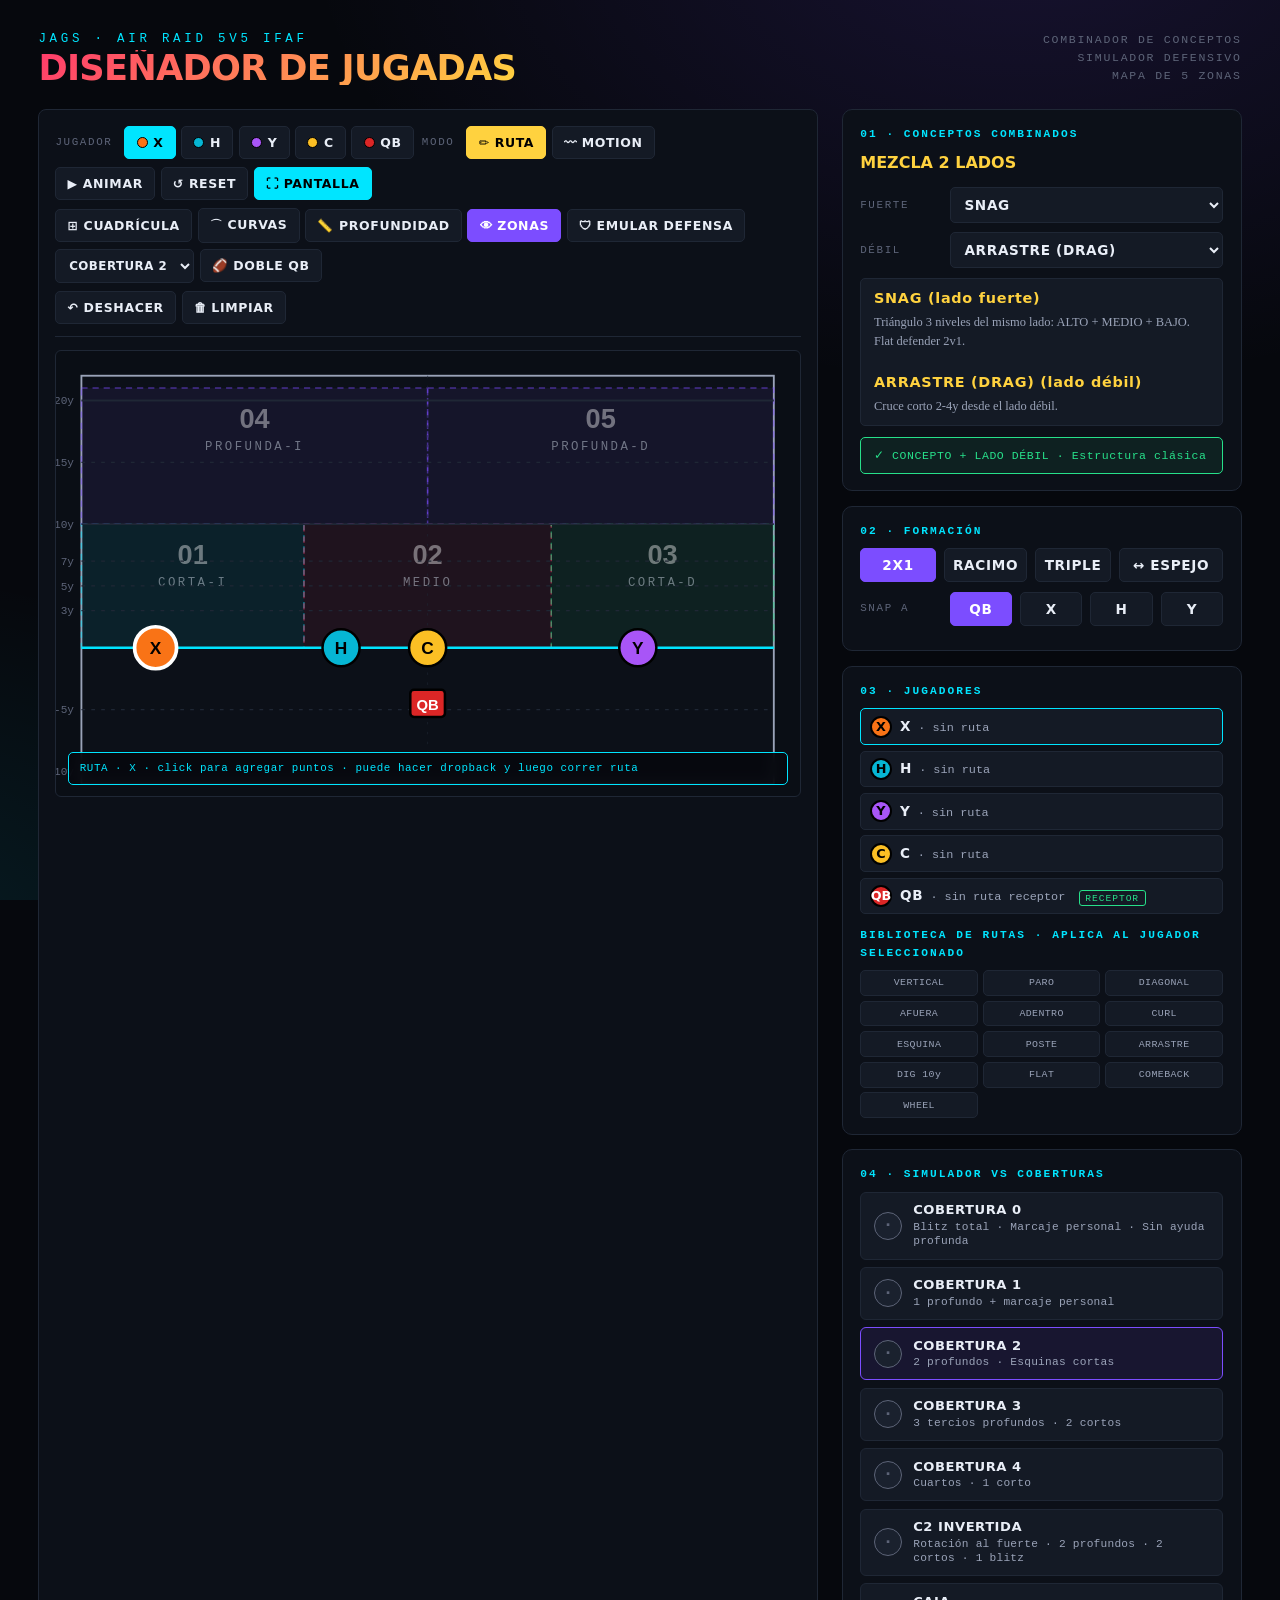
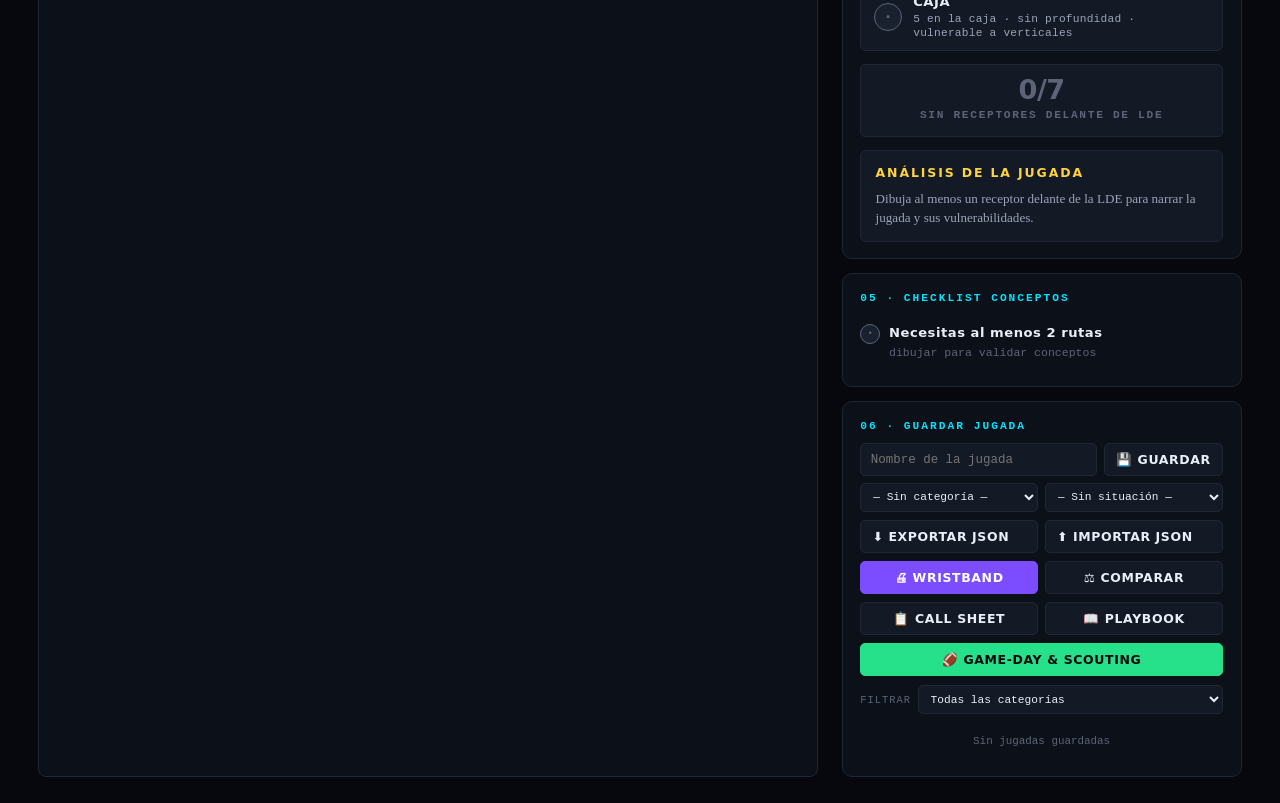
==== index.html @ e1776e98 "Wristband: jugadas mas legibles aprovechando mejor el espacio - viewBox recortado (sin espacio muert" ====
<!DOCTYPE html>
<html lang="es">
<head>
<meta charset="UTF-8">
<meta name="viewport" content="width=device-width, initial-scale=1.0">
<title>JAGS · Diseñador de Jugadas · Combinador + Simulador</title>
<style>
  :root{
    --bg-0:#06080d; --bg-1:#0c1018; --bg-2:#141a25; --bg-3:#1a212e;
    --ink:#e9eef7; --ink-dim:#9aa3b8; --ink-faint:#5d6478;
    --line:#1f2735;
    --accent:#00e5ff; --accent-2:#ff3b6b; --accent-3:#ffd23f; --accent-4:#7c4dff; --accent-5:#27e08a;
    --grad-akbal:linear-gradient(135deg,#7c4dff 0%,#00e5ff 100%);
    --grad-kinich:linear-gradient(135deg,#ff3b6b 0%,#ffd23f 100%);
  }
  *{box-sizing:border-box;margin:0;padding:0}
  body{
    background:var(--bg-0);color:var(--ink);
    font-family:'Iowan Old Style','Georgia',serif;line-height:1.55;
    min-height:100vh;
    padding:1.5rem clamp(1rem,3vw,2.5rem);
  }
  body::before{
    content:"";position:fixed;inset:0;z-index:-2;
    background:
      radial-gradient(ellipse 1200px 800px at 80% -10%, rgba(124,77,255,.15), transparent 60%),
      radial-gradient(ellipse 900px 700px at -10% 110%, rgba(0,229,255,.10), transparent 60%),
      var(--bg-0);
  }
  h1,h2,h3,h4{font-family:'Helvetica Neue','Arial Black',system-ui,sans-serif;font-weight:900;letter-spacing:-.01em;text-transform:uppercase}
  .header{margin-bottom:1.5rem;display:flex;justify-content:space-between;align-items:flex-end;flex-wrap:wrap;gap:1rem}
  .header h1{font-size:clamp(1.6rem,3vw,2.2rem);background:var(--grad-kinich);-webkit-background-clip:text;background-clip:text;color:transparent;line-height:1;letter-spacing:-.02em}
  .header .sub{font-family:'SF Mono','Menlo','Consolas',ui-monospace,monospace;font-size:.78rem;letter-spacing:.3em;color:var(--accent);margin-top:.4rem}
  .header-right{font-family:'SF Mono','Menlo','Consolas',ui-monospace,monospace;font-size:.72rem;color:var(--ink-faint);letter-spacing:.15em;text-align:right}

  .designer-app{display:grid;grid-template-columns:1fr 400px;gap:1.5rem}
  @media (max-width:1100px){.designer-app{grid-template-columns:1fr}}

  .canvas-panel{background:var(--bg-1);border:1px solid var(--line);border-radius:8px;padding:1rem}
  .d-toolbar{display:flex;gap:.5rem;flex-wrap:wrap;align-items:center;margin-bottom:.8rem;padding-bottom:.8rem;border-bottom:1px solid var(--line)}
  .d-tool-group{display:flex;gap:.35rem;align-items:center;flex-wrap:wrap}
  .d-tool-label{font-family:'SF Mono','Menlo','Consolas',ui-monospace,monospace;font-size:.68rem;color:var(--ink-faint);letter-spacing:.15em;margin-right:.4rem}
  .d-tool-btn{
    background:var(--bg-2);border:1px solid var(--line);color:var(--ink);
    padding:.5rem .7rem;border-radius:5px;cursor:pointer;
    font-family:'Helvetica Neue','Arial Black',system-ui,sans-serif;font-weight:700;font-size:.78rem;
    letter-spacing:.05em;text-transform:uppercase;transition:all .15s;
    display:flex;align-items:center;gap:.35rem;
  }
  .d-tool-btn:hover{border-color:var(--accent);transform:translateY(-1px)}
  .d-tool-btn.active{background:var(--accent);color:#000;border-color:var(--accent)}
  .d-tool-btn .d-swatch{width:11px;height:11px;border-radius:50%;border:1px solid #000}
  .d-tool-btn.d-danger:hover{border-color:var(--accent-2);color:var(--accent-2)}
  .d-tool-btn.d-toggle.active{background:var(--accent-4);color:#fff;border-color:var(--accent-4)}
  .d-tool-btn.d-mode.active{background:var(--accent-3);color:#000;border-color:var(--accent-3)}
  .d-tool-select{
    background:var(--bg-2);border:1px solid var(--line);color:var(--ink);
    padding:.5rem .55rem;border-radius:5px;cursor:pointer;
    font-family:'Helvetica Neue','Arial Black',system-ui,sans-serif;font-weight:700;
    font-size:.74rem;letter-spacing:.04em;text-transform:uppercase;
  }
  .d-tool-select:hover{border-color:var(--accent-4)}

  .d-canvas-wrap{position:relative;background:#0a0e15;border:1px solid var(--line);border-radius:6px;overflow:hidden;aspect-ratio:600 / 360;width:100%}
  #d-field{position:absolute;inset:0;width:100%;height:100%;cursor:crosshair;user-select:none;-webkit-user-select:none;touch-action:none}
  .d-hint{position:absolute;bottom:.7rem;left:.7rem;right:.7rem;background:rgba(6,8,13,.85);border:1px solid var(--accent);border-radius:5px;padding:.45rem .7rem;font-family:'SF Mono','Menlo','Consolas',ui-monospace,monospace;font-size:.68rem;color:var(--accent);letter-spacing:.05em;pointer-events:none;backdrop-filter:blur(6px)}

  .d-side{display:flex;flex-direction:column;gap:.9rem}
  .d-panel{background:var(--bg-1);border:1px solid var(--line);border-radius:10px;padding:1rem 1.1rem}
  .d-panel-num{font-family:'SF Mono','Menlo','Consolas',ui-monospace,monospace;color:var(--accent);font-size:.7rem;letter-spacing:.18em;margin-bottom:.5rem;font-weight:600;text-transform:uppercase}
  .d-panel-h3{font-size:1rem;margin-bottom:.7rem;color:var(--accent-3);letter-spacing:0;font-family:'Helvetica Neue','Arial Black',system-ui,sans-serif;text-transform:uppercase;font-weight:900}
  .d-panel-row{display:grid;grid-template-columns:80px 1fr;gap:.6rem;align-items:center;margin-bottom:.55rem}
  .d-panel-row label{font-family:'SF Mono','Menlo','Consolas',ui-monospace,monospace;font-size:.68rem;color:var(--ink-faint);letter-spacing:.15em}
  .d-select{
    width:100%;background:var(--bg-2);border:1px solid var(--line);color:var(--ink);
    padding:.5rem .6rem;border-radius:5px;
    font-family:'Helvetica Neue','Arial Black',system-ui,sans-serif;font-weight:700;font-size:.85rem;
    letter-spacing:.05em;text-transform:uppercase;cursor:pointer;
  }
  .d-select:hover{border-color:var(--accent)}
  .d-concept-info{margin-top:.6rem;background:var(--bg-2);border:1px solid var(--line);border-radius:5px;padding:.55rem .8rem;font-size:.78rem;color:var(--ink-dim);font-family:'Iowan Old Style','Georgia',serif}
  .d-concept-info b{color:var(--accent-3);font-family:'Helvetica Neue','Arial Black',system-ui,sans-serif;font-size:.9rem;letter-spacing:.05em;display:block;margin-bottom:.2rem}

  .d-warn{margin-top:.7rem;padding:.55rem .8rem;border-radius:5px;font-family:'SF Mono','Menlo','Consolas',ui-monospace,monospace;font-size:.72rem;letter-spacing:.05em;border:1px solid;display:flex;align-items:center;gap:.5rem}
  .d-warn.bad{background:rgba(255,59,107,.08);border-color:var(--accent-2);color:var(--accent-2)}
  .d-warn.ok{background:rgba(39,224,138,.08);border-color:var(--accent-5);color:var(--accent-5)}

  .d-formation-row{display:flex;gap:.5rem}
  .d-formation-btn{flex:1;background:var(--bg-2);border:1px solid var(--line);color:var(--ink);padding:.5rem;border-radius:5px;cursor:pointer;font-family:'Helvetica Neue','Arial Black',system-ui,sans-serif;font-weight:700;font-size:.85rem;letter-spacing:.05em;text-transform:uppercase;transition:all .15s}
  .d-formation-btn:hover{border-color:var(--accent-4)}
  .d-formation-btn.active{background:var(--accent-4);color:#fff;border-color:var(--accent-4)}

  .d-players-list{display:flex;flex-direction:column;gap:.35rem}
  .d-route-lib{display:grid;grid-template-columns:repeat(3,1fr);gap:.3rem;margin-top:.5rem}
  .d-route-btn{
    background:var(--bg-2);border:1px solid var(--line);color:var(--ink-dim);
    padding:.4rem .2rem;border-radius:5px;cursor:pointer;
    font-family:'SF Mono','Menlo','Consolas',ui-monospace,monospace;
    font-size:.62rem;letter-spacing:.04em;transition:all .12s;text-align:center;
  }
  .d-route-btn:hover{border-color:var(--accent-3);color:var(--ink);background:var(--bg-3)}
  .d-player-row{display:flex;align-items:center;gap:.5rem;padding:.4rem .55rem;background:var(--bg-2);border:1px solid var(--line);border-radius:5px;cursor:pointer;transition:border-color .15s}
  .d-player-row.selected{border-color:var(--accent)}
  .d-player-dot{width:22px;height:22px;border-radius:50%;display:flex;align-items:center;justify-content:center;font-family:'Helvetica Neue','Arial Black',system-ui,sans-serif;font-weight:900;font-size:.8rem;color:#000;border:2px solid #000;flex-shrink:0}
  .d-player-info{flex:1;font-size:.74rem;color:var(--ink-dim);font-family:'SF Mono','Menlo','Consolas',ui-monospace,monospace}
  .d-player-info b{color:var(--ink);font-family:'Helvetica Neue','Arial Black',system-ui,sans-serif;letter-spacing:.05em;font-size:.85rem}
  .d-player-zone{color:var(--accent-3);font-size:.7rem}
  .d-player-clear{background:transparent;border:1px solid var(--line);color:var(--ink-faint);padding:.2rem .4rem;border-radius:4px;cursor:pointer;font-size:.62rem;font-family:'SF Mono','Menlo','Consolas',ui-monospace,monospace;letter-spacing:.1em}
  .d-player-clear:hover{border-color:var(--accent-2);color:var(--accent-2)}

  .d-cov-list{display:flex;flex-direction:column;gap:.45rem}
  .d-cov-row{
    display:grid;
    grid-template-columns:auto 1fr auto;
    grid-template-areas:
      "icon name badges"
      "icon detail detail";
    column-gap:.7rem;row-gap:.15rem;
    align-items:center;
    padding:.6rem .8rem;
    background:var(--bg-2);
    border:1px solid var(--line);
    border-radius:6px;
    cursor:pointer;
    transition:border-color .15s, background .15s;
  }
  .d-cov-row:hover{border-color:var(--accent-4)}
  .d-cov-row.selected{border-color:var(--accent-4);background:rgba(124,77,255,.10)}
  .d-cov-icon{
    grid-area:icon;
    width:28px;height:28px;border-radius:50%;
    display:flex;align-items:center;justify-content:center;
    font-weight:900;font-size:.92rem;
    font-family:'Helvetica Neue','Arial Black',system-ui,sans-serif;
    flex-shrink:0;
  }
  .d-cov-icon.ok{background:var(--accent-5);color:#000}
  .d-cov-icon.bad{background:var(--accent-2);color:#fff}
  .d-cov-icon.empty{background:var(--bg-3);color:var(--ink-faint);border:1px solid var(--ink-faint)}
  .d-cov-name{
    grid-area:name;
    font-family:'Helvetica Neue','Arial Black',system-ui,sans-serif;
    font-weight:700;letter-spacing:.04em;
    color:var(--ink);font-size:.82rem;
    text-transform:uppercase;
    line-height:1.15;
  }
  .d-cov-detail{
    grid-area:detail;
    color:var(--ink-dim);
    font-size:.7rem;
    font-family:'SF Mono','Menlo','Consolas',ui-monospace,monospace;
    letter-spacing:.02em;
    line-height:1.3;
  }
  .d-cov-open{
    grid-area:badges;
    display:flex;gap:.25rem;flex-wrap:nowrap;
    align-items:center;
  }
  .d-cov-open span{
    display:inline-flex;align-items:center;justify-content:center;
    width:20px;height:20px;border-radius:50%;
    font-size:.7rem;font-weight:900;
    color:#000;
    font-family:'Helvetica Neue','Arial Black',system-ui,sans-serif;
    border:1.5px solid rgba(0,0,0,0.4);
  }

  .d-verdict{margin-top:.8rem;padding:.7rem .9rem;border-radius:5px;text-align:center;border:1px solid}
  .d-verdict.good{background:rgba(39,224,138,.08);border-color:var(--accent-5);color:var(--accent-5)}
  .d-verdict.bad{background:rgba(255,59,107,.08);border-color:var(--accent-2);color:var(--accent-2)}
  .d-verdict.empty{background:var(--bg-2);border-color:var(--line);color:var(--ink-faint)}
  .d-verdict-num{font-family:'Helvetica Neue','Arial Black',system-ui,sans-serif;font-weight:900;font-size:1.7rem;line-height:1;letter-spacing:-.02em}
  .d-verdict-label{font-family:'SF Mono','Menlo','Consolas',ui-monospace,monospace;font-size:.7rem;letter-spacing:.15em;margin-top:.25rem;font-weight:600}

  .d-narrative{margin-top:.8rem;background:var(--bg-2);border:1px solid var(--line);border-radius:6px;padding:.8rem .9rem;font-size:.82rem;color:var(--ink-dim);font-family:'Iowan Old Style','Georgia',serif;line-height:1.5}
  .d-narrative h5{font-family:'Helvetica Neue','Arial Black',system-ui,sans-serif;font-weight:900;font-size:.78rem;letter-spacing:.15em;color:var(--accent-3);text-transform:uppercase;margin-bottom:.4rem}
  .d-narrative p{margin:0 0 .4rem}
  .d-narrative p:last-child{margin-bottom:0}
  .d-narrative .nb{color:var(--accent-5);font-weight:600}
  .d-narrative .nr{color:var(--accent-2);font-weight:600}
  .d-narrative .ny{color:var(--accent-3);font-weight:600}
  .d-narrative .nc{color:var(--accent);font-family:'SF Mono','Menlo','Consolas',ui-monospace,monospace;font-size:.78rem;padding:.05rem .3rem;border:1px solid var(--accent);border-radius:3px;letter-spacing:.05em}

  .d-checklist{list-style:none;padding:0;margin:.4rem 0 0;max-height:240px;overflow-y:auto}
  .d-check-item{display:flex;align-items:flex-start;gap:.55rem;padding:.45rem 0;border-bottom:1px dashed var(--line)}
  .d-check-item:last-child{border-bottom:none}
  .d-check-icon{flex-shrink:0;width:20px;height:20px;border-radius:50%;display:flex;align-items:center;justify-content:center;font-weight:900;font-size:.72rem;font-family:'Helvetica Neue','Arial Black',system-ui,sans-serif;margin-top:.05rem}
  .d-check-icon.pending{background:var(--bg-3);color:var(--ink-faint);border:1px solid var(--ink-faint)}
  .d-check-icon.ok{background:var(--accent-5);color:#000}
  .d-check-icon.fail{background:var(--accent-2);color:#fff}
  .d-check-text{flex:1;font-size:.78rem}
  .d-check-text b{color:var(--ink);font-family:'Helvetica Neue','Arial Black',system-ui,sans-serif;letter-spacing:.04em;font-size:.82rem;display:block}
  .d-check-text span{color:var(--ink-faint);font-size:.72rem;font-family:'SF Mono','Menlo','Consolas',ui-monospace,monospace}
  .d-check-side{font-family:'SF Mono','Menlo','Consolas',ui-monospace,monospace;font-size:.6rem;letter-spacing:.1em;color:var(--accent-4);padding:.1rem .35rem;border:1px solid var(--accent-4);border-radius:3px;margin-left:.4rem}

  .d-save-row{display:flex;gap:.4rem;flex-wrap:wrap}
  .d-saved-list{margin-top:.6rem;display:flex;flex-direction:column;gap:.3rem;max-height:220px;overflow-y:auto}
  .d-saved-item{display:flex;align-items:center;gap:.4rem;padding:.4rem .6rem;background:var(--bg-2);border:1px solid var(--line);border-radius:4px;font-family:'SF Mono','Menlo','Consolas',ui-monospace,monospace;font-size:.72rem}
  .d-saved-item .d-saved-main{flex:1;cursor:pointer;color:var(--ink-dim);min-width:0}
  .d-saved-item .d-saved-main:hover{color:var(--accent)}
  .d-saved-item b{color:var(--ink);font-family:'Helvetica Neue','Arial Black',system-ui,sans-serif;letter-spacing:.05em;font-size:.8rem;display:block}
  .d-saved-cat{display:inline-block;font-size:.58rem;font-weight:700;letter-spacing:.06em;padding:.1rem .35rem;border-radius:3px;color:#06080d;text-transform:uppercase}
  .d-saved-sit{color:var(--ink-faint);font-size:.62rem;letter-spacing:.04em}
  .d-saved-edit{background:transparent;border:1px solid var(--line);color:var(--ink-faint);width:24px;height:24px;border-radius:4px;cursor:pointer;font-size:.7rem;flex-shrink:0}
  .d-saved-edit:hover{border-color:var(--accent-3);color:var(--accent-3)}
  .d-meta-select{
    background:var(--bg-2);border:1px solid var(--line);color:var(--ink);
    padding:.4rem .5rem;border-radius:5px;cursor:pointer;
    font-family:'SF Mono','Menlo','Consolas',ui-monospace,monospace;font-size:.7rem;
  }
  .d-meta-select:hover{border-color:var(--accent-3)}

  footer{margin-top:2rem;padding-top:1.2rem;border-top:1px solid var(--line);text-align:center;font-family:'SF Mono','Menlo','Consolas',ui-monospace,monospace;font-size:.7rem;color:var(--ink-faint);letter-spacing:.2em}

  /* ============== MODAL WRISTBAND ============== */
  .wb-overlay{
    display:none;position:fixed;inset:0;z-index:100;
    background:rgba(6,8,13,.88);backdrop-filter:blur(4px);
    align-items:center;justify-content:center;padding:1.5rem;
  }
  .wb-overlay.open{display:flex}
  .wb-modal{
    background:var(--bg-1);border:1px solid var(--line);border-radius:12px;
    width:min(1000px,100%);max-height:92vh;display:flex;flex-direction:column;
    box-shadow:0 30px 80px rgba(0,0,0,.6);
  }
  .wb-modal-head{
    display:flex;align-items:center;justify-content:space-between;
    padding:1.1rem 1.4rem;border-bottom:1px solid var(--line);
  }
  .wb-modal-head h2{font-family:'Helvetica Neue','Arial Black',system-ui,sans-serif;font-weight:900;font-size:1.1rem;letter-spacing:-.01em;color:var(--accent-3);text-transform:uppercase}
  .wb-x{background:var(--bg-2);border:1px solid var(--line);color:var(--ink-dim);width:32px;height:32px;border-radius:6px;cursor:pointer;font-size:1rem}
  .wb-x:hover{border-color:var(--accent-2);color:var(--accent-2)}
  .wb-modal-body{display:grid;grid-template-columns:1fr 1fr;gap:1.2rem;padding:1.3rem;overflow-y:auto}
  @media (max-width:760px){.wb-modal-body{grid-template-columns:1fr}}
  .wb-col{display:flex;flex-direction:column;gap:1.2rem}
  .wb-section h4{
    font-family:'SF Mono','Menlo','Consolas',ui-monospace,monospace;
    font-size:.68rem;letter-spacing:.16em;color:var(--accent);
    margin-bottom:.6rem;font-weight:600;text-transform:uppercase;
  }
  /* ===== TARJETA DE WRISTBAND (tamaño fijo, celdas legibles) ===== */
  .wb-layouts{display:grid;grid-template-columns:repeat(3,1fr);gap:.5rem}
  .wb-layout-btn{background:var(--bg-2);border:1px solid var(--line);border-radius:7px;padding:.6rem .4rem;cursor:pointer;text-align:center;transition:all .15s}
  .wb-layout-btn:hover{border-color:var(--accent-4)}
  .wb-layout-btn.active{border-color:var(--accent-4);background:rgba(124,77,255,.12)}
  .wb-layout-grid{display:grid;gap:2px;margin:0 auto .4rem;width:54px;height:34px}
  .wb-layout-grid div{background:var(--ink-faint);border-radius:1px}
  .wb-layout-btn.active .wb-layout-grid div{background:var(--accent-4)}
  .wb-layout-btn span{font-family:'Helvetica Neue','Arial Black',system-ui,sans-serif;font-weight:700;font-size:.72rem;color:var(--ink-dim);letter-spacing:.03em}
  .wb-layout-btn.active span{color:var(--ink)}
  .wb-card{background:#fff;display:grid;gap:4px;padding:5px;border:1.5px solid #000;border-radius:5px;box-sizing:border-box}
  .wb-pcell{position:relative;border:1.5px dashed #94a3b8;border-radius:5px;overflow:hidden;background:#fff}
  .wb-pnum{
    position:absolute;top:4px;left:4px;z-index:3;
    background:#0f172a;color:#fff;
    min-width:18px;height:18px;border-radius:4px;
    display:flex;align-items:center;justify-content:center;
    font-family:'Helvetica Neue','Arial Black',system-ui,sans-serif;
    font-weight:900;font-size:10px;padding:0 4px;
  }
  .wb-pname{
    position:absolute;top:5px;right:5px;z-index:3;
    font-family:'Helvetica Neue','Arial Black',system-ui,sans-serif;
    font-weight:700;font-size:7px;color:#475569;text-transform:uppercase;
    max-width:55%;overflow:hidden;text-overflow:ellipsis;white-space:nowrap;text-align:right;
  }
  .wb-pcell svg{display:block;width:100%;height:100%}

  .wb-toolbar{display:flex;align-items:center;gap:.5rem;margin-bottom:.5rem}
  .wb-mini-btn{background:var(--bg-2);border:1px solid var(--line);color:var(--ink-dim);padding:.3rem .6rem;border-radius:5px;cursor:pointer;font-family:'SF Mono','Menlo','Consolas',ui-monospace,monospace;font-size:.68rem}
  .wb-mini-btn:hover{border-color:var(--accent);color:var(--ink)}
  .wb-count{font-family:'SF Mono','Menlo','Consolas',ui-monospace,monospace;font-size:.68rem;color:var(--ink-faint);margin-left:auto}
  .wb-plays{display:flex;flex-direction:column;gap:.3rem;max-height:240px;overflow-y:auto}
  .wb-play-item{
    display:flex;align-items:center;gap:.6rem;padding:.45rem .6rem;
    background:var(--bg-2);border:1px solid var(--line);border-radius:5px;cursor:pointer;
  }
  .wb-play-item:hover{border-color:var(--accent)}
  .wb-play-item.sel{border-color:var(--accent-5);background:rgba(39,224,138,.07)}
  .wb-play-check{width:18px;height:18px;border-radius:4px;border:1.5px solid var(--ink-faint);flex-shrink:0;display:flex;align-items:center;justify-content:center;font-size:.7rem;font-weight:900}
  .wb-play-item.sel .wb-play-check{background:var(--accent-5);border-color:var(--accent-5);color:#000}
  .wb-play-name{font-family:'Helvetica Neue','Arial Black',system-ui,sans-serif;font-weight:700;font-size:.82rem;color:var(--ink);flex:1}
  .wb-play-meta{font-family:'SF Mono','Menlo','Consolas',ui-monospace,monospace;font-size:.66rem;color:var(--ink-faint)}
  .wb-empty{padding:1rem;text-align:center;color:var(--ink-faint);font-family:'SF Mono','Menlo','Consolas',ui-monospace,monospace;font-size:.72rem}
  .wb-opt-row{display:grid;grid-template-columns:90px 1fr;gap:.6rem;align-items:center;margin-bottom:.5rem}
  .wb-opt-row label{font-family:'SF Mono','Menlo','Consolas',ui-monospace,monospace;font-size:.68rem;color:var(--ink-faint);letter-spacing:.08em}
  .wb-chips{display:flex;gap:.3rem;flex-wrap:wrap}
  .wb-chip{
    background:var(--bg-2);border:1px solid var(--line);color:var(--ink-dim);
    padding:.32rem .55rem;border-radius:5px;cursor:pointer;
    font-family:'SF Mono','Menlo','Consolas',ui-monospace,monospace;font-size:.7rem;transition:all .12s;
  }
  .wb-chip:hover{border-color:var(--accent)}
  .wb-chip.active{background:var(--accent);color:#000;border-color:var(--accent);font-weight:700}
  .wb-preview{background:#fff;border:1px solid var(--line);border-radius:6px;padding:8px;min-height:120px;display:flex;align-items:center;justify-content:center}
  .wb-preview svg{max-width:100%;height:auto}
  .wb-modal-foot{
    display:flex;align-items:center;justify-content:space-between;gap:1rem;
    padding:1rem 1.4rem;border-top:1px solid var(--line);
  }
  .wb-summary{font-family:'SF Mono','Menlo','Consolas',ui-monospace,monospace;font-size:.72rem;color:var(--ink-dim)}
  .wb-print-btn{
    background:var(--grad-kinich);color:#06080d;border:none;border-radius:7px;
    padding:.7rem 1.4rem;cursor:pointer;
    font-family:'Helvetica Neue','Arial Black',system-ui,sans-serif;font-weight:900;
    font-size:.9rem;letter-spacing:.03em;text-transform:uppercase;
  }
  .wb-print-btn:hover{filter:brightness(1.1)}
  #wb-print-area{display:none}
  .cmp-diagram{background:#fff;border:1px solid var(--line);border-radius:6px;padding:6px}
  .cmp-diagram svg{display:block;width:100%;height:auto}
  .cmp-info{margin-top:.7rem;background:var(--bg-2);border:1px solid var(--line);border-radius:6px;padding:.7rem .85rem;font-size:.78rem;color:var(--ink-dim);font-family:'Iowan Old Style','Georgia',serif;line-height:1.5}
  .cmp-info b{color:var(--accent-3);font-family:'Helvetica Neue','Arial Black',system-ui,sans-serif;font-size:.8rem;display:block;margin-bottom:.3rem;letter-spacing:.03em}
  .cmp-info .cmp-cov{display:flex;flex-wrap:wrap;gap:.3rem;margin-top:.4rem}
  .cmp-info .cmp-cov span{font-family:'SF Mono','Menlo','Consolas',ui-monospace,monospace;font-size:.64rem;padding:.15rem .4rem;border-radius:3px;border:1px solid}
  .cmp-info .cmp-cov span.ok{border-color:var(--accent-5);color:var(--accent-5);background:rgba(39,224,138,.08)}
  .cmp-info .cmp-cov span.bad{border-color:var(--accent-2);color:var(--accent-2);background:rgba(255,59,107,.08)}

  /* etiqueta de celda (número/nombre de jugada) — vale para preview e impresión */
  .wb-cell-label{
    position:absolute;top:0;left:0;right:0;z-index:2;
    background:rgba(15,23,42,.92);color:#fff;
    font-family:'Helvetica Neue','Arial Black',system-ui,sans-serif;
    font-weight:900;font-size:8px;letter-spacing:.03em;
    padding:2px 4px;text-transform:uppercase;
    white-space:nowrap;overflow:hidden;text-overflow:ellipsis;
  }

  .cs-input{
    width:100%;background:var(--bg-2);border:1px solid var(--line);color:var(--ink);
    padding:.45rem .6rem;border-radius:5px;
    font-family:'SF Mono','Menlo','Consolas',ui-monospace,monospace;font-size:.78rem;
  }
  #cs-print-area,#pb-print-area,#gd-print-area{display:none}

  /* ===== GAME-DAY ===== */
  .gd-log{display:flex;flex-direction:column;gap:.25rem;max-height:200px;overflow-y:auto}
  .gd-log-row{display:flex;align-items:center;gap:.5rem;padding:.35rem .55rem;background:var(--bg-2);border:1px solid var(--line);border-radius:4px;font-family:'SF Mono','Menlo','Consolas',ui-monospace,monospace;font-size:.7rem}
  .gd-log-row .gd-n{color:var(--ink-faint);min-width:22px}
  .gd-log-row .gd-pl{flex:1;color:var(--ink);font-weight:700;min-width:0;overflow:hidden;text-overflow:ellipsis;white-space:nowrap}
  .gd-log-row .gd-vs{color:var(--ink-faint);font-size:.64rem}
  .gd-res{font-weight:900;font-size:.62rem;padding:.1rem .4rem;border-radius:3px;letter-spacing:.04em}
  .gd-res.td{background:var(--accent-5);color:#06080d}
  .gd-res.bueno{background:rgba(39,224,138,.2);color:var(--accent-5);border:1px solid var(--accent-5)}
  .gd-res.neutro{background:var(--bg-3);color:var(--ink-dim);border:1px solid var(--ink-faint)}
  .gd-res.malo{background:rgba(255,59,107,.18);color:var(--accent-2);border:1px solid var(--accent-2)}
  .gd-log-del{background:transparent;border:1px solid var(--line);color:var(--ink-faint);width:20px;height:20px;border-radius:3px;cursor:pointer;font-size:.6rem;flex-shrink:0}
  .gd-log-del:hover{border-color:var(--accent-2);color:var(--accent-2)}
  .gd-stats{display:flex;flex-direction:column;gap:.3rem;max-height:200px;overflow-y:auto}
  .gd-stat-row{display:grid;grid-template-columns:1fr auto;gap:.5rem;align-items:center;padding:.4rem .6rem;background:var(--bg-2);border:1px solid var(--line);border-radius:5px}
  .gd-stat-name{font-family:'Helvetica Neue','Arial Black',system-ui,sans-serif;font-weight:700;font-size:.8rem;color:var(--ink)}
  .gd-stat-bar{height:6px;background:var(--bg-3);border-radius:3px;overflow:hidden;margin-top:.25rem}
  .gd-stat-bar i{display:block;height:100%;background:var(--grad-akbal)}
  .gd-stat-pct{font-family:'Helvetica Neue','Arial Black',system-ui,sans-serif;font-weight:900;font-size:1rem;text-align:right}
  .gd-stat-sub{font-family:'SF Mono','Menlo','Consolas',ui-monospace,monospace;font-size:.62rem;color:var(--ink-faint)}
  .gd-cov-tally{display:flex;flex-wrap:wrap;gap:.4rem}
  .gd-cov-pill{font-family:'SF Mono','Menlo','Consolas',ui-monospace,monospace;font-size:.72rem;padding:.3rem .6rem;border-radius:5px;background:var(--bg-2);border:1px solid var(--line);color:var(--ink-dim)}
  .gd-cov-pill b{color:var(--accent);font-family:'Helvetica Neue','Arial Black',system-ui,sans-serif}
  .gd-empty{padding:.6rem;text-align:center;color:var(--ink-faint);font-family:'SF Mono','Menlo','Consolas',ui-monospace,monospace;font-size:.68rem}

  /* ===== CALL SHEET (layout compartido pantalla + impresión) ===== */
  .cs-sheet{margin:0 auto;font-family:'Helvetica Neue',Arial,sans-serif;color:#000;background:#fff}
  .cs-sheet + .cs-sheet{margin-top:18px;padding-top:18px;border-top:2px dashed #94a3b8}
  .cs-head{border-bottom:3px solid #000;padding-bottom:6px;margin-bottom:10px}
  .cs-head .cs-t1{font-size:22px;font-weight:900;letter-spacing:-.01em}
  .cs-head .cs-t2{font-size:12px;color:#444;margin-top:2px}
  .cs-grid{display:grid;grid-template-columns:1fr 1fr;gap:8px}
  .cs-cell{border:1.5px solid #000;border-radius:4px;overflow:hidden}
  .cs-cell-h{background:#0f172a;color:#fff;padding:3px 7px;display:flex;justify-content:space-between;align-items:baseline}
  .cs-cell-h .cs-n{font-size:14px;font-weight:900}
  .cs-cell-h .cs-c{font-size:9px;letter-spacing:.05em;opacity:.85}
  .cs-cell svg{display:block;width:100%;height:auto}

  /* ============== ESTILOS DE IMPRESIÓN ============== */
  @media print {
    body{background:#fff;padding:0;margin:0}
    body::before{display:none}
    body > .header, body > .designer-app, .wb-overlay { display:none !important }

    /* --- WRISTBAND · tarjetas de tamaño fijo apiladas --- */
    body.print-wb #wb-print-area{display:block !important;padding:0.12in 0}
    .wb-card{page-break-inside:avoid;margin:0 auto 0.16in}
    .wb-pcell{page-break-inside:avoid}
    .wb-pnum{-webkit-print-color-adjust:exact;print-color-adjust:exact}

    /* --- CALL SHEET --- */
    body.print-cs #cs-print-area{display:block !important}
    .cs-sheet{width:7.5in;page-break-after:always}
    .cs-sheet:last-child{page-break-after:auto}
    .cs-sheet + .cs-sheet{margin-top:0;padding-top:0;border-top:none}
    .cs-cell{page-break-inside:avoid}
    .cs-cell-h{-webkit-print-color-adjust:exact;print-color-adjust:exact}

    /* --- PLAYBOOK --- */
    body.print-pb #pb-print-area{display:block !important}
    .pb-page{page-break-after:always;padding:0.4in 0.5in;font-family:'Helvetica Neue',Arial,sans-serif;color:#000}
    .pb-page:last-child{page-break-after:auto}
    .pb-title{font-size:24px;font-weight:900;letter-spacing:-.01em;border-bottom:3px solid #000;padding-bottom:4px}
    .pb-sub{font-size:12px;color:#444;margin:3px 0 10px}
    .pb-diagram{border:1.5px solid #000;border-radius:4px;overflow:hidden}
    .pb-diagram svg{display:block;width:100%;height:auto}
    .pb-h{font-size:11px;font-weight:900;letter-spacing:.1em;margin:12px 0 5px;color:#0f172a;border-bottom:1px solid #999;padding-bottom:2px}
    .pb-cov-table{width:100%;border-collapse:collapse;font-size:10px}
    .pb-cov-table td{border:1px solid #bbb;padding:3px 6px}
    .pb-cov-table td.pb-cn{font-weight:900;width:90px}
    .pb-cov-table td.ok{background:#dcfce7;-webkit-print-color-adjust:exact;print-color-adjust:exact}
    .pb-cov-table td.bad{background:#fee2e2;-webkit-print-color-adjust:exact;print-color-adjust:exact}
    .pb-notes{font-size:10.5px;line-height:1.55;color:#222}
    .pb-notes .pb-blank{border-bottom:1px solid #ccc;height:16px;margin-top:4px}
    /* narrativa completa dentro del Playbook (colores legibles en papel) */
    .pb-narrative p{margin:0 0 5px}
    .pb-narrative .nc{font-family:'SF Mono',Menlo,Consolas,monospace;font-size:9px;border:1px solid #94a3b8;border-radius:3px;padding:.5px 3px;color:#0f172a}
    .pb-narrative .nb{color:#15803d;font-weight:700}
    .pb-narrative .ny{color:#b45309;font-weight:700}
    .pb-narrative .nr{color:#b91c1c;font-weight:700}
    .pb-narrative strong{color:#0f172a}
    .pb-narrative em{font-style:italic;color:#555}

    /* --- GAME-DAY REPORTE --- */
    body.print-gd #gd-print-area{display:block !important}
    .gd-report{padding:0.4in 0.5in;font-family:'Helvetica Neue',Arial,sans-serif;color:#000}
    .gd-report h1{font-size:22px;font-weight:900;border-bottom:3px solid #000;padding-bottom:4px;margin:0}
    .gd-report .gd-rsub{font-size:12px;color:#444;margin:3px 0 12px}
    .gd-report h2{font-size:11px;font-weight:900;letter-spacing:.1em;margin:14px 0 5px;border-bottom:1px solid #999;padding-bottom:2px}
    .gd-report table{width:100%;border-collapse:collapse;font-size:10px}
    .gd-report td,.gd-report th{border:1px solid #bbb;padding:3px 6px;text-align:left}
    .gd-report th{background:#0f172a;color:#fff;-webkit-print-color-adjust:exact;print-color-adjust:exact}
    .gd-report .gd-notes-box{font-size:10.5px;line-height:1.55;white-space:pre-wrap;border:1px solid #bbb;padding:8px;min-height:60px}

    .wb-pcell svg *, .cs-cell svg *, .pb-diagram svg *{-webkit-print-color-adjust:exact;print-color-adjust:exact}
    @page{margin:0.4in}
  }

  /* ============== MODO PANTALLA COMPLETA / PRESENTACIÓN ============== */
  #d-exit-fs{
    display:none;
    position:fixed;top:12px;right:12px;z-index:95;
    width:46px;height:46px;border-radius:50%;
    background:var(--accent-2);color:#fff;border:2px solid #fff;
    font-size:1.25rem;font-weight:900;cursor:pointer;line-height:1;
    box-shadow:0 4px 18px rgba(0,0,0,.55);
    align-items:center;justify-content:center;
  }
  body.presentation #d-exit-fs{display:flex}
  body.presentation{padding:0;overflow:hidden;height:100vh}
  body.presentation .header{display:none}
  body.presentation .d-side{display:none}
  body.presentation .designer-app{grid-template-columns:1fr;gap:0;height:100vh}
  body.presentation .canvas-panel{
    border:none;border-radius:0;height:100vh;
    display:flex;flex-direction:column;padding:.4rem;
  }
  body.presentation .d-toolbar{padding-right:58px;flex-shrink:0}
  body.presentation .d-canvas-wrap{flex:1;aspect-ratio:auto;min-height:0}
</style>
</head>
<body>

<div class="header">
  <div>
    <div class="sub">JAGS · AIR RAID 5V5 IFAF</div>
    <h1>Diseñador de Jugadas</h1>
  </div>
  <div class="header-right">
    COMBINADOR DE CONCEPTOS<br>
    SIMULADOR DEFENSIVO<br>
    MAPA DE 5 ZONAS
  </div>
</div>

<div class="designer-app">

  <!-- ============== CANVAS ============== -->
  <div class="canvas-panel">
    <div class="d-toolbar">
      <div class="d-tool-group">
        <span class="d-tool-label">JUGADOR</span>
        <button class="d-tool-btn active" data-d-player="X"><span class="d-swatch" style="background:#f97316"></span>X</button>
        <button class="d-tool-btn" data-d-player="H"><span class="d-swatch" style="background:#06b6d4"></span>H</button>
        <button class="d-tool-btn" data-d-player="Y"><span class="d-swatch" style="background:#a855f7"></span>Y</button>
        <button class="d-tool-btn" data-d-player="C"><span class="d-swatch" style="background:#fbbf24"></span>C</button>
        <button class="d-tool-btn" data-d-player="QB" id="d-btn-qb"><span class="d-swatch" style="background:#dc2626"></span>QB</button>
      </div>
      <div class="d-tool-group">
        <span class="d-tool-label">MODO</span>
        <button class="d-tool-btn d-mode active" id="d-mode-route">✏ RUTA</button>
        <button class="d-tool-btn d-mode" id="d-mode-motion">〰 MOTION</button>
      </div>
      <div class="d-tool-group">
        <button class="d-tool-btn" id="d-anim-btn">▶ ANIMAR</button>
        <button class="d-tool-btn" id="d-anim-reset-btn">↺ RESET</button>
        <button class="d-tool-btn" id="d-fs-btn" style="background:var(--accent);color:#000;border-color:var(--accent)">⛶ PANTALLA</button>
      </div>
      <div style="flex:1"></div>
      <div class="d-tool-group">
        <button class="d-tool-btn d-toggle" id="d-toggle-grid">⊞ CUADRÍCULA</button>
        <button class="d-tool-btn d-toggle" id="d-toggle-curves">⌒ CURVAS</button>
        <button class="d-tool-btn d-toggle" id="d-toggle-depths">📏 PROFUNDIDAD</button>
        <button class="d-tool-btn d-toggle active" id="d-toggle-zones">👁 ZONAS</button>
        <button class="d-tool-btn d-toggle" id="d-toggle-defense">🛡 EMULAR DEFENSA</button>
        <select class="d-tool-select" id="d-defense-select" title="Elige qué defensa emular"></select>
        <button class="d-tool-btn d-toggle" id="d-toggle-2qb">🏈 DOBLE QB</button>
      </div>
      <div class="d-tool-group">
        <button class="d-tool-btn d-danger" id="d-undo-btn">↶ DESHACER</button>
        <button class="d-tool-btn d-danger" id="d-clear-btn">🗑 LIMPIAR</button>
      </div>
    </div>

    <div class="d-canvas-wrap">
      <svg id="d-field" viewBox="0 0 600 360" xmlns="http://www.w3.org/2000/svg" preserveAspectRatio="xMidYMid meet"></svg>
      <div class="d-hint" id="d-hint">Selecciona un jugador y haz click en el campo para dibujar su ruta</div>
    </div>
  </div>

  <!-- ============== CONTROLS ============== -->
  <div class="d-side">

    <div class="d-panel">
      <div class="d-panel-num">01 · CONCEPTOS COMBINADOS</div>
      <h3 class="d-panel-h3">Mezcla 2 lados</h3>
      <div class="d-panel-row">
        <label>FUERTE</label>
        <select class="d-select" id="d-strong"></select>
      </div>
      <div class="d-panel-row">
        <label>DÉBIL</label>
        <select class="d-select" id="d-weak"></select>
      </div>
      <div class="d-concept-info" id="d-concept-info"></div>
      <div id="d-combo-warn"></div>
    </div>

    <div class="d-panel">
      <div class="d-panel-num">02 · FORMACIÓN</div>
      <div class="d-formation-row" style="flex-wrap:wrap">
        <button class="d-formation-btn active" data-d-formation="2x1">2X1</button>
        <button class="d-formation-btn" data-d-formation="bunch">RACIMO</button>
        <button class="d-formation-btn" data-d-formation="trips">TRIPLE</button>
        <button class="d-formation-btn" id="d-mirror-btn" style="flex:0 0 auto;padding:.5rem .8rem">↔ ESPEJO</button>
      </div>
      <div class="d-panel-row" style="margin-top:.6rem">
        <label>SNAP A</label>
        <div class="d-formation-row" id="d-snap-row">
          <button class="d-formation-btn active" data-d-snap="QB">QB</button>
          <button class="d-formation-btn" data-d-snap="X">X</button>
          <button class="d-formation-btn" data-d-snap="H">H</button>
          <button class="d-formation-btn" data-d-snap="Y">Y</button>
        </div>
      </div>
      <div id="d-2qb-row" style="display:none;margin-top:.6rem">
        <div class="d-panel-row">
          <label>PASADOR 2°</label>
          <div class="d-formation-row" id="d-passer-row">
            <button class="d-formation-btn" data-d-passer="X">X</button>
            <button class="d-formation-btn" data-d-passer="H">H</button>
            <button class="d-formation-btn" data-d-passer="Y">Y</button>
            <button class="d-formation-btn active" data-d-passer="C">C</button>
            <button class="d-formation-btn" data-d-passer="QB">QB</button>
          </div>
        </div>
        <p style="font-family:'SF Mono','Menlo','Consolas',ui-monospace,monospace;font-size:.65rem;color:var(--ink-faint);letter-spacing:.05em;margin:.4rem 0 0">Este receptor retrocede detrás de la LDE · QB hace pase lateral · QB sale como elegible · Receptor lanza el pase forward</p>
      </div>
    </div>

    <div class="d-panel">
      <div class="d-panel-num">03 · JUGADORES</div>
      <div class="d-players-list" id="d-players-list"></div>
      <div class="d-panel-num" style="margin-top:.8rem">BIBLIOTECA DE RUTAS · aplica al jugador seleccionado</div>
      <div class="d-route-lib" id="d-route-lib"></div>
    </div>

    <div class="d-panel">
      <div class="d-panel-num">04 · SIMULADOR VS COBERTURAS</div>
      <div class="d-cov-list" id="d-cov-list"></div>
      <div class="d-verdict empty" id="d-verdict">
        <div class="d-verdict-num" id="d-verdict-num">0/5</div>
        <div class="d-verdict-label" id="d-verdict-label">SIN RUTAS</div>
      </div>
      <div id="d-narrative" class="d-narrative"></div>
    </div>

    <div class="d-panel">
      <div class="d-panel-num">05 · CHECKLIST CONCEPTOS</div>
      <ul class="d-checklist" id="d-checklist"></ul>
    </div>

    <div class="d-panel">
      <div class="d-panel-num">06 · GUARDAR JUGADA</div>
      <div class="d-save-row">
        <input type="text" id="d-save-name" placeholder="Nombre de la jugada" style="flex:1;background:var(--bg-2);border:1px solid var(--line);color:var(--ink);padding:.5rem .6rem;border-radius:5px;font-family:'SF Mono','Menlo','Consolas',ui-monospace,monospace;font-size:.78rem">
        <button class="d-tool-btn" id="d-save-btn">💾 GUARDAR</button>
      </div>
      <div class="d-save-row" style="margin-top:.4rem;gap:.4rem">
        <select class="d-meta-select" id="d-save-cat" style="flex:1"></select>
        <select class="d-meta-select" id="d-save-sit" style="flex:1"></select>
      </div>
      <div class="d-save-row" style="margin-top:.5rem">
        <button class="d-tool-btn" id="d-export-btn" style="flex:1">⬇ EXPORTAR JSON</button>
        <button class="d-tool-btn" id="d-import-btn" style="flex:1">⬆ IMPORTAR JSON</button>
      </div>
      <div class="d-save-row" style="margin-top:.5rem">
        <button class="d-tool-btn" id="d-wristband-btn" style="flex:1;justify-content:center;background:var(--accent-4);color:#fff;border-color:var(--accent-4)">🖨 WRISTBAND</button>
        <button class="d-tool-btn" id="d-compare-btn" style="flex:1;justify-content:center">⚖ COMPARAR</button>
      </div>
      <div class="d-save-row" style="margin-top:.5rem">
        <button class="d-tool-btn" id="d-callsheet-btn" style="flex:1;justify-content:center">📋 CALL SHEET</button>
        <button class="d-tool-btn" id="d-playbook-btn" style="flex:1;justify-content:center">📖 PLAYBOOK</button>
      </div>
      <button class="d-tool-btn" id="d-gameday-btn" style="width:100%;margin-top:.5rem;justify-content:center;background:var(--accent-5);color:#06080d;border-color:var(--accent-5)">🏈 GAME-DAY & SCOUTING</button>
      <input type="file" id="d-import-file" accept="application/json" style="display:none">
      <div class="d-save-row" style="margin-top:.6rem;align-items:center;gap:.4rem">
        <span style="font-family:'SF Mono','Menlo','Consolas',ui-monospace,monospace;font-size:.65rem;color:var(--ink-faint);letter-spacing:.1em">FILTRAR</span>
        <select class="d-meta-select" id="d-saved-filter" style="flex:1"></select>
      </div>
      <div class="d-saved-list" id="d-saved-list"></div>
    </div>

  </div>
</div>

<!-- Botón flotante para salir de Pantalla Completa -->
<button id="d-exit-fs" title="Salir de pantalla completa">✕</button>

<!-- ================= MODAL WRISTBAND ================= -->
<div class="wb-overlay" id="wb-overlay">
  <div class="wb-modal">
    <div class="wb-modal-head">
      <h2>WRISTBAND · IMPRIMIR JUGADAS</h2>
      <button class="wb-x" id="wb-close">✕</button>
    </div>
    <div class="wb-modal-body">
      <div class="wb-col">
        <div class="wb-section">
          <h4>01 · DISTRIBUCIÓN POR TARJETA</h4>
          <div class="wb-layouts" id="wb-layouts"></div>
        </div>
        <div class="wb-section">
          <h4>02 · JUGADAS A INCLUIR</h4>
          <div class="wb-toolbar">
            <button class="wb-mini-btn" id="wb-select-all">Todas</button>
            <button class="wb-mini-btn" id="wb-select-none">Ninguna</button>
            <span class="wb-count" id="wb-count">0 seleccionadas</span>
          </div>
          <div class="wb-plays" id="wb-plays"></div>
        </div>
      </div>
      <div class="wb-col">
        <div class="wb-section">
          <h4>03 · TAMAÑO DE TARJETA (pulgadas)</h4>
          <div class="wb-opt-row"><label>Ancho</label><div class="wb-chips" id="wb-width"></div></div>
          <div class="wb-opt-row"><label>Alto</label><div class="wb-chips" id="wb-height"></div></div>
        </div>
        <div class="wb-section">
          <h4>04 · ESTILO</h4>
          <div class="wb-opt-row"><label>Grosor ruta</label><div class="wb-chips" id="wb-weight"></div></div>
          <div class="wb-opt-row"><label>Etiqueta</label><div class="wb-chips" id="wb-label"></div></div>
          <div class="wb-opt-row"><label>Zonas</label><div class="wb-chips" id="wb-zones"></div></div>
          <div class="wb-opt-row"><label>Copias</label><div class="wb-chips" id="wb-copies"></div></div>
        </div>
        <div class="wb-section">
          <h4>05 · VISTA PREVIA</h4>
          <div class="wb-preview" id="wb-preview" style="background:#e2e8f0;padding:10px"></div>
        </div>
      </div>
    </div>
    <div class="wb-modal-foot">
      <span id="wb-summary" class="wb-summary"></span>
      <button class="wb-print-btn" id="wb-print">🖨 IMPRIMIR / GUARDAR PDF</button>
    </div>
  </div>
</div>
<div id="wb-print-area"></div>
<div id="cs-print-area"></div>
<div id="pb-print-area"></div>

<!-- ================= MODAL COMPARAR JUGADAS ================= -->
<div class="wb-overlay" id="cmp-overlay">
  <div class="wb-modal" style="width:min(1100px,100%)">
    <div class="wb-modal-head">
      <h2>COMPARAR JUGADAS</h2>
      <button class="wb-x" id="cmp-close">✕</button>
    </div>
    <div class="wb-modal-body" style="grid-template-columns:1fr 1fr">
      <div class="wb-col">
        <div class="wb-section">
          <h4>JUGADA A</h4>
          <select class="d-select" id="cmp-sel-a" style="width:100%;margin-bottom:.6rem"></select>
          <div class="cmp-diagram" id="cmp-dia-a"></div>
          <div class="cmp-info" id="cmp-info-a"></div>
        </div>
      </div>
      <div class="wb-col">
        <div class="wb-section">
          <h4>JUGADA B</h4>
          <select class="d-select" id="cmp-sel-b" style="width:100%;margin-bottom:.6rem"></select>
          <div class="cmp-diagram" id="cmp-dia-b"></div>
          <div class="cmp-info" id="cmp-info-b"></div>
        </div>
      </div>
    </div>
  </div>
</div>

<!-- ================= MODAL EDITAR JUGADA ================= -->
<div class="wb-overlay" id="ed-overlay">
  <div class="wb-modal" style="width:min(460px,100%)">
    <div class="wb-modal-head">
      <h2>EDITAR JUGADA</h2>
      <button class="wb-x" id="ed-close">✕</button>
    </div>
    <div class="wb-modal-body" style="grid-template-columns:1fr">
      <div class="wb-col">
        <div class="wb-opt-row"><label>Nombre</label><input type="text" id="ed-name" class="cs-input"></div>
        <div class="wb-opt-row"><label>Categoría</label><select class="d-meta-select" id="ed-cat" style="width:100%"></select></div>
        <div class="wb-opt-row"><label>Situación</label><select class="d-meta-select" id="ed-sit" style="width:100%"></select></div>
        <div class="wb-opt-row" style="align-items:flex-start"><label style="padding-top:.4rem">Notas</label><textarea id="ed-notes" class="cs-input" rows="4" style="width:100%;resize:vertical" placeholder="Puntos de coaching, ajustes, recordatorios…"></textarea></div>
      </div>
    </div>
    <div class="wb-modal-foot">
      <span class="wb-summary" id="ed-meta"></span>
      <button class="wb-print-btn" id="ed-save">GUARDAR CAMBIOS</button>
    </div>
  </div>
</div>

<!-- ================= MODAL GAME-DAY & SCOUTING ================= -->
<div class="wb-overlay" id="gd-overlay">
  <div class="wb-modal">
    <div class="wb-modal-head">
      <h2>GAME-DAY · REGISTRO Y SCOUTING</h2>
      <button class="wb-x" id="gd-close">✕</button>
    </div>
    <div class="wb-modal-body">
      <div class="wb-col">
        <div class="wb-section">
          <h4>01 · PARTIDO</h4>
          <div class="wb-opt-row"><label>Rival</label><input type="text" id="gd-rival" class="cs-input" placeholder="Equipo rival"></div>
          <div class="wb-opt-row"><label>Fecha</label><input type="text" id="gd-date" class="cs-input" placeholder="Fecha"></div>
        </div>
        <div class="wb-section">
          <h4>02 · REGISTRAR LLAMADA</h4>
          <div class="wb-opt-row"><label>Jugada</label><select class="d-meta-select" id="gd-play" style="width:100%"></select></div>
          <div class="wb-opt-row"><label>Cobertura</label><select class="d-meta-select" id="gd-cov" style="width:100%"></select></div>
          <div class="wb-opt-row"><label>Resultado</label><div class="wb-chips" id="gd-result"></div></div>
          <button class="wb-print-btn" id="gd-add" style="width:100%;margin-top:.4rem">+ REGISTRAR JUGADA</button>
        </div>
        <div class="wb-section">
          <h4>03 · REGISTRO DEL PARTIDO</h4>
          <div class="wb-toolbar"><button class="wb-mini-btn" id="gd-clear">Limpiar registro</button><span class="wb-count" id="gd-count">0 llamadas</span></div>
          <div class="gd-log" id="gd-log"></div>
        </div>
      </div>
      <div class="wb-col">
        <div class="wb-section">
          <h4>04 · EFECTIVIDAD POR JUGADA</h4>
          <div class="gd-stats" id="gd-stats"></div>
        </div>
        <div class="wb-section">
          <h4>05 · SCOUTING · COBERTURAS DEL RIVAL</h4>
          <div class="gd-cov-tally" id="gd-cov-tally"></div>
        </div>
        <div class="wb-section">
          <h4>06 · NOTAS DE SCOUTING</h4>
          <textarea id="gd-notes" class="cs-input" rows="5" style="width:100%;resize:vertical" placeholder="Tendencias del rival, formaciones, blitzes, jugadores clave…"></textarea>
        </div>
      </div>
    </div>
    <div class="wb-modal-foot">
      <span class="wb-summary" id="gd-summary"></span>
      <button class="wb-print-btn" id="gd-print">🖨 IMPRIMIR REPORTE</button>
    </div>
  </div>
</div>
<div id="gd-print-area"></div>

<!-- ================= MODAL CALL SHEET ================= -->
<div class="wb-overlay" id="cs-overlay">
  <div class="wb-modal">
    <div class="wb-modal-head">
      <h2>CALL SHEET · HOJA DE JUGADAS (CARTA VERTICAL)</h2>
      <button class="wb-x" id="cs-close">✕</button>
    </div>
    <div class="wb-modal-body" style="grid-template-columns:1fr 1fr">
      <div class="wb-col">
        <div class="wb-section">
          <h4>01 · ENCABEZADO</h4>
          <div class="wb-opt-row"><label>Equipo</label><input type="text" id="cs-team" placeholder="JAGUARES" class="cs-input"></div>
          <div class="wb-opt-row"><label>Rival</label><input type="text" id="cs-rival" placeholder="Rival" class="cs-input"></div>
          <div class="wb-opt-row"><label>Fecha / nota</label><input type="text" id="cs-date" placeholder="Fecha o situación" class="cs-input"></div>
        </div>
        <div class="wb-section">
          <h4>02 · JUGADAS · 8 por página, sin límite</h4>
          <div class="wb-toolbar">
            <button class="wb-mini-btn" id="cs-all">Todas</button>
            <button class="wb-mini-btn" id="cs-none">Limpiar</button>
            <span class="wb-count" id="cs-count">0 seleccionadas</span>
          </div>
          <div class="wb-plays" id="cs-plays"></div>
        </div>
      </div>
      <div class="wb-col">
        <div class="wb-section">
          <h4>03 · VISTA PREVIA</h4>
          <div class="wb-preview" id="cs-preview" style="background:#f1f5f9;padding:10px"></div>
        </div>
      </div>
    </div>
    <div class="wb-modal-foot">
      <span id="cs-summary" class="wb-summary"></span>
      <button class="wb-print-btn" id="cs-print">🖨 IMPRIMIR / GUARDAR PDF</button>
    </div>
  </div>
</div>

<!-- ================= MODAL PLAYBOOK ================= -->
<div class="wb-overlay" id="pb-overlay">
  <div class="wb-modal">
    <div class="wb-modal-head">
      <h2>PLAYBOOK · UNA JUGADA POR PÁGINA CON NOTAS</h2>
      <button class="wb-x" id="pb-close">✕</button>
    </div>
    <div class="wb-modal-body" style="grid-template-columns:1fr">
      <div class="wb-col">
        <div class="wb-section">
          <h4>JUGADAS A INCLUIR · una página por jugada</h4>
          <div class="wb-toolbar">
            <button class="wb-mini-btn" id="pb-all">Todas</button>
            <button class="wb-mini-btn" id="pb-none">Ninguna</button>
            <span class="wb-count" id="pb-count">0 seleccionadas</span>
          </div>
          <div class="wb-plays" id="pb-plays"></div>
          <p style="font-family:'SF Mono','Menlo','Consolas',ui-monospace,monospace;font-size:.66rem;color:var(--ink-faint);margin-top:.6rem;letter-spacing:.04em">Cada página: campo con las 5 zonas + profundidad de rutas · simulador vs las 7 coberturas · análisis de la jugada.</p>
        </div>
      </div>
    </div>
    <div class="wb-modal-foot">
      <span id="pb-summary" class="wb-summary"></span>
      <button class="wb-print-btn" id="pb-print">🖨 IMPRIMIR / GUARDAR PDF</button>
    </div>
  </div>
</div>

<script>
'use strict';

// ==================== CONSTANTS ====================
// Campo de 20 yardas + zona backfield extendida (10.5y). 10px = 1y. LOS en y=240.
const D_FIELD = { w: 600, h: 360, losY: 240, endZoneY: 30 };
const D_COLORS = { X:'#f97316', H:'#06b6d4', Y:'#a855f7', C:'#fbbf24' };
const D_QB_COLOR = '#dc2626';

const D_FORMATIONS = {
  '2x1': {
    X: { x: 80,  y: 240 },
    H: { x: 230, y: 240 },
    C: { x: 300, y: 240 },
    Y: { x: 470, y: 240 },
    QB:{ x: 300, y: 285 }
  },
  'bunch': {
    X: { x: 250, y: 240 },
    C: { x: 285, y: 240 },
    Y: { x: 320, y: 240 },
    H: { x: 355, y: 240 },
    QB:{ x: 285, y: 285 }
  },
  // TRIPS: C siempre en el centro (snapper). Los 3 receptores (X, H, Y) apilados a la derecha.
  'trips': {
    C: { x: 300, y: 240 },  // centro (snapper) - fijo en medio
    X: { x: 380, y: 240 },  // trips inside
    H: { x: 440, y: 240 },  // trips middle
    Y: { x: 500, y: 240 },  // trips outside
    QB:{ x: 300, y: 285 }
  },
};

// Quién recibe el snap. Independiente de la formación: el C siempre snapea,
// pero puede mandarlo atrás al QB o lateralmente a otro elegible (Wildcat).
function dSnapTo() { return dState.snapTo || 'QB'; }
// El QB es receptor (puede correr ruta/motion) si NO recibe el snap, o en modo doble QB.
function dQBIsReceiver() { return dState.doubleQB || dSnapTo() !== 'QB'; }

// 5 zonas: 3 cortas (LDE→10y, y:140-240) + 2 profundas (10y+, y:30-140)
const D_ZONES = [
  { id:1, name:'CORTA-I', short:'CORTA-I', x:20,  y:140, w:180, h:100, color:'#00e5ff' },
  { id:2, name:'MEDIO',   short:'MEDIO',   x:200, y:140, w:200, h:100, color:'#ff3b6b' },
  { id:3, name:'CORTA-D', short:'CORTA-D', x:400, y:140, w:180, h:100, color:'#27e08a' },
  { id:4, name:'PROFUNDA-I', short:'PROF-I', x:20,  y:30,  w:280, h:110, color:'#7c4dff' },
  { id:5, name:'PROFUNDA-D', short:'PROF-D', x:300, y:30,  w:280, h:110, color:'#7c4dff' }
];

// ==================== STATE ====================
const dState = {
  formation: '2x1',
  selectedPlayer: 'X',
  routes: { X: [], H: [], Y: [], C: [], QB: [] },
  history: [],
  concepts: { strong: 'snag', weak: 'drag' },
  showZones: true,
  showDefense: false,
  selectedCoverage: 'cover2',
  mirror: false,
  doubleQB: false,
  secondPasser: 'C',
  snapTo: 'QB',
  snapGrid: false,
  drawMode: 'route',                                  // 'route' | 'motion'
  motions: { X: [], H: [], Y: [], C: [], QB: [] },    // movimiento pre-snap por jugador
  smoothCurves: false,                                // rutas con curvas suaves
  showDepths: false,                                  // etiquetas de profundidad en endpoints
  drag: null,                                         // { player, type, index } durante arrastre
  anim: { running: false, ended: false, progress: 1, raf: null }, // estado de animación (ended = congelada en último frame)
  customPos: {},                                      // posición custom de jugadores ofensivos {X:{x,y},...}
  customDef: {}                                       // posición custom de defensores {coverKey:{idx:{x,y}}}
};

const D_GRID = 15; // tamaño de celda de la cuadrícula (1.5y)

// ==================== ORGANIZACIÓN DEL PLAYBOOK ====================
// Categorías con color de chip
const D_CATEGORIES = [
  { id:'corto',      name:'Corto',      color:'#00e5ff' },
  { id:'intermedio', name:'Intermedio', color:'#ffd23f' },
  { id:'profundo',   name:'Profundo',   color:'#7c4dff' },
  { id:'doubleqb',   name:'Doble QB',   color:'#dc2626' },
  { id:'trick',      name:'Trick',      color:'#27e08a' },
  { id:'redzone',    name:'Red Zone',   color:'#ff3b6b' },
  { id:'critico',    name:'Crítico',    color:'#f97316' }
];
// Situaciones de uso (down & distance)
const D_SITUATIONS = [
  '1er down', '2do & corto', '2do & largo', '3ro & corto',
  '3ro & largo', '4to down', 'Dos minutos', 'Goal line'
];
function dCatById(id) { return D_CATEGORIES.find(c => c.id === id) || null; }
function dCatChipHTML(catId) {
  const c = dCatById(catId);
  return c ? `<span class="d-saved-cat" style="background:${c.color};margin-right:.35rem">${c.name}</span>` : '';
}

// ==================== BIBLIOTECA DE RUTAS ====================
// Cada preset: (start, dirIn) => array de puntos. dirIn = +1 si el centro está a la derecha.
const D_ROUTE_LIB = {
  go:       { name:'VERTICAL', fn:(s,di)=>[{x:s.x,y:s.y-185}] },
  hitch:    { name:'PARO',     fn:(s,di)=>[{x:s.x,y:s.y-58},{x:s.x,y:s.y-48}] },
  slant:    { name:'DIAGONAL', fn:(s,di)=>[{x:s.x+di*18,y:s.y-22},{x:s.x+di*95,y:s.y-72}] },
  out:      { name:'AFUERA',   fn:(s,di)=>[{x:s.x,y:s.y-72},{x:s.x-di*85,y:s.y-74}] },
  in:       { name:'ADENTRO',  fn:(s,di)=>[{x:s.x,y:s.y-72},{x:s.x+di*110,y:s.y-74}] },
  curl:     { name:'CURL',     fn:(s,di)=>[{x:s.x,y:s.y-92},{x:s.x+di*14,y:s.y-76}] },
  corner:   { name:'ESQUINA',  fn:(s,di)=>[{x:s.x,y:s.y-82},{x:s.x-di*95,y:s.y-155}] },
  post:     { name:'POSTE',    fn:(s,di)=>[{x:s.x,y:s.y-82},{x:s.x+di*95,y:s.y-165}] },
  drag:     { name:'ARRASTRE', fn:(s,di)=>[{x:s.x+di*30,y:s.y-26},{x:s.x+di*230,y:s.y-32}] },
  dig:      { name:'DIG 10y',  fn:(s,di)=>[{x:s.x,y:s.y-100},{x:s.x+di*135,y:s.y-100}] },
  flat:     { name:'FLAT',     fn:(s,di)=>[{x:s.x-di*45,y:s.y-16},{x:s.x-di*120,y:s.y-30}] },
  comeback: { name:'COMEBACK', fn:(s,di)=>[{x:s.x,y:s.y-135},{x:s.x-di*38,y:s.y-112}] },
  wheel:    { name:'WHEEL',    fn:(s,di)=>[{x:s.x-di*48,y:s.y-22},{x:s.x-di*66,y:s.y-160}] }
};

// Genera el path SVG; suave (Catmull-Rom→Bézier) si smoothCurves está activo
function dPathD(pts, smooth) {
  if (pts.length < 2) return pts.length ? `M ${pts[0].x} ${pts[0].y}` : '';
  if (!smooth || pts.length < 3) {
    let d = `M ${pts[0].x} ${pts[0].y}`;
    for (let i = 1; i < pts.length; i++) d += ` L ${pts[i].x} ${pts[i].y}`;
    return d;
  }
  let d = `M ${pts[0].x} ${pts[0].y}`;
  for (let i = 0; i < pts.length - 1; i++) {
    const p0 = pts[i-1] || pts[i], p1 = pts[i], p2 = pts[i+1], p3 = pts[i+2] || p2;
    const c1x = p1.x + (p2.x - p0.x) / 6, c1y = p1.y + (p2.y - p0.y) / 6;
    const c2x = p2.x - (p3.x - p1.x) / 6, c2y = p2.y - (p3.y - p1.y) / 6;
    d += ` C ${c1x} ${c1y}, ${c2x} ${c2y}, ${p2.x} ${p2.y}`;
  }
  return d;
}

// Recorta una polilínea a una fracción (0..1) de su longitud total — para animación
function dClipPolyline(pts, frac) {
  if (frac >= 1 || pts.length < 2) return pts;
  if (frac <= 0) return [pts[0]];
  let total = 0;
  for (let i = 1; i < pts.length; i++) total += Math.hypot(pts[i].x-pts[i-1].x, pts[i].y-pts[i-1].y);
  const target = total * frac;
  const out = [pts[0]];
  let acc = 0;
  for (let i = 1; i < pts.length; i++) {
    const seg = Math.hypot(pts[i].x-pts[i-1].x, pts[i].y-pts[i-1].y);
    if (acc + seg >= target) {
      const r = seg === 0 ? 0 : (target - acc) / seg;
      out.push({ x: pts[i-1].x + (pts[i].x-pts[i-1].x)*r, y: pts[i-1].y + (pts[i].y-pts[i-1].y)*r });
      return out;
    }
    acc += seg; out.push(pts[i]);
  }
  return out;
}
// Fracciones de la línea de tiempo de animación: 0–35% motion, 35–100% rutas
function dMotionFrac() { return Math.max(0, Math.min(1, dState.anim.progress / 0.35)); }
function dRouteFrac()  { return Math.max(0, Math.min(1, (dState.anim.progress - 0.35) / 0.65)); }
// Posición de un jugador AHORA durante la animación (motion → ruta)
function dPlayerAnimPos(p) {
  const start = dGetStart(p);
  if (!dState.anim.running && !dState.anim.ended) return start;
  const motion = dState.motions[p] || [];
  const route = dState.routes[p] || [];
  const rf = dRouteFrac();
  if (rf <= 0) {
    // fase de motion pre-snap
    if (motion.length > 0) {
      const mp = dClipPolyline([start, ...motion], dMotionFrac());
      return mp[mp.length - 1];
    }
    return start;
  }
  // fase de ruta post-snap
  if (route.length > 0) {
    const rp = dClipPolyline([dRouteStart(p), ...route], rf);
    return rp[rp.length - 1];
  }
  return dRouteStart(p);
}

// ==================== HELPERS ====================
function dYToYards(y) { return Math.max(0, Math.round((D_FIELD.losY - y) / 10)); }
function dGetEnd(p) { const r = dState.routes[p]; return (!r || r.length === 0) ? null : r[r.length - 1]; }
function dGetStart(p) {
  // Posición custom (arrastrada por el usuario) tiene prioridad — guardada absoluta
  if (dState.customPos && dState.customPos[p]) {
    return { x: dState.customPos[p].x, y: dState.customPos[p].y };
  }
  const pos = (p === 'QB') ? D_FORMATIONS[dState.formation].QB : D_FORMATIONS[dState.formation][p];
  return dState.mirror ? { x: 600 - pos.x, y: pos.y } : pos;
}
function dGetQB() { return dGetStart('QB'); }
function dHasMotion(p) { return dState.motions[p] && dState.motions[p].length > 0; }
// Punto donde EMPIEZA la ruta post-snap: fin del motion si existe, si no la alineación.
function dRouteStart(p) {
  const m = dState.motions[p];
  if (m && m.length > 0) return m[m.length - 1];
  return dGetStart(p);
}
// Aplica snap-to-grid a un punto si la cuadrícula está activa
function dSnapPoint(pt) {
  if (!dState.snapGrid) return pt;
  return { x: Math.round(pt.x / D_GRID) * D_GRID, y: Math.round(pt.y / D_GRID) * D_GRID };
}
function dIsSecondPasser(p) { return dState.doubleQB && p === dState.secondPasser; }
// Lista de jugadores con rol receptor activo (route runners)
// Normal: todos menos el snap recipient (primer pasador)
// Doble QB: todos menos el segundo pasador (el primer pasador ya entregó y sale como receptor)
function dRouteRunners() {
  const all = ['X','H','Y','C','QB'];
  if (!dState.doubleQB) return all.filter(p => p !== dSnapTo());
  return all.filter(p => p !== dState.secondPasser);
}
function dFlipRoutes() {
  dPushHistory();
  dState.mirror = !dState.mirror;
  ['X','H','Y','C','QB'].forEach(p => {
    dState.routes[p] = (dState.routes[p] || []).map(pt => ({ x: 600 - pt.x, y: pt.y }));
    dState.motions[p] = (dState.motions[p] || []).map(pt => ({ x: 600 - pt.x, y: pt.y }));
    if (dState.customPos[p]) dState.customPos[p] = { x: 600 - dState.customPos[p].x, y: dState.customPos[p].y };
  });
  // refleja también los defensores custom
  Object.keys(dState.customDef).forEach(ck => {
    Object.keys(dState.customDef[ck]).forEach(i => {
      const d = dState.customDef[ck][i];
      dState.customDef[ck][i] = { x: 600 - d.x, y: d.y };
    });
  });
}
function dGetSide(point) { return point && point.x < 300 ? 'L' : 'R'; }
function dHasRoute(p) { return dState.routes[p] && dState.routes[p].length > 0; }
function dGetActivePlayers() { return dRouteRunners().filter(dHasRoute); }
// Sólo receptores reales (endpoint estrictamente delante de la LDE).
// Excluye pasadores con movimiento pre-throw detrás de la LDE.
function dActiveReceivers() {
  return dGetActivePlayers().filter(p => {
    const e = dGetEnd(p);
    return e && e.y < D_FIELD.losY;
  });
}
function dGetEndDepth(p) { const e = dGetEnd(p); return e ? dYToYards(e.y) : null; }
function dDistance(a, b) { return Math.hypot(a.x - b.x, a.y - b.y); }
// Largo total de la ruta de un jugador (desde el inicio post-motion hasta el final)
function dRouteLength(p) {
  const r = dState.routes[p];
  if (!r || r.length === 0) return 0;
  let prev = dRouteStart(p), len = 0;
  for (const pt of r) { len += Math.hypot(pt.x - prev.x, pt.y - prev.y); prev = pt; }
  return len;
}
// Probabilidad de que un defensor de ZONA se "amarre" a un receptor (0..1, -1 si fuera de rango).
// Defensores profundos cargan al receptor más vertical; los underneath agarran al que se sienta en su zona.
function dZoneThreat(z, p) {
  const end = dGetEnd(p);
  if (!end) return -1;
  const dist = Math.hypot(end.x - z.x, end.y - z.y);
  if (dist >= z.radius) return -1;
  const penetration = 1 - dist / z.radius;          // qué tan dentro de la zona termina
  const isDeep = z.y < 150;                          // defensor profundo vs underneath
  if (isDeep) {
    // el profundo carga la amenaza más vertical (ruta más profunda manda)
    const depthNorm = Math.min(1, (dGetEndDepth(p) || 0) / 20);
    return depthNorm * 0.62 + penetration * 0.38;
  }
  // el underneath agarra al que SE SIENTA en su zona: ruta más corta/comprometida pesa más
  const shortNorm = 1 - Math.min(1, dRouteLength(p) / 220);
  return penetration * 0.58 + shortNorm * 0.42;
}

function dZoneOf(point) {
  if (!point) return null;
  for (const z of D_ZONES) {
    if (point.x >= z.x && point.x <= z.x + z.w &&
        point.y >= z.y && point.y <= z.y + z.h) return z.id;
  }
  return null;
}
function dPlayerEndZone(p) { return dZoneOf(dGetEnd(p)); }

function dIsCrosser(p) {
  const r = dState.routes[p];
  if (!r || r.length < 1) return false;
  const start = dRouteStart(p); // relativo al inicio de la ruta (post-motion)
  const end = r[r.length - 1];
  const horizMove = Math.abs(end.x - start.x);
  const vertMove = Math.abs(end.y - start.y);
  return horizMove > 150 && horizMove > vertMove * 0.7;
}
function dCrosserDirection(p) {
  if (!dIsCrosser(p)) return null;
  const s = dRouteStart(p), e = dGetEnd(p);
  return e.x > s.x ? 'R' : 'L';
}
function dSegmentsIntersect(p1, p2, p3, p4) {
  function ccw(A, B, C) { return (C.y - A.y) * (B.x - A.x) > (B.y - A.y) * (C.x - A.x); }
  return ccw(p1, p3, p4) !== ccw(p2, p3, p4) && ccw(p1, p2, p3) !== ccw(p1, p2, p4);
}
function dStrongSide(playersSubset) {
  // Sólo cuentan los receptores reales (delante de la LDE), no pasadores con movimiento backfield
  const players = playersSubset || dActiveReceivers();
  const sides = { L: 0, R: 0 };
  players.forEach(p => { const e = dGetEnd(p); if (e) sides[dGetSide(e)]++; });
  if (sides.L >= 3) return 'L';
  if (sides.R >= 3) return 'R';
  if (sides.L > sides.R) return 'L';
  if (sides.R > sides.L) return 'R';
  return null;
}
function dPlayersOnSide(side) {
  return dGetActivePlayers().filter(p => dGetSide(dGetEnd(p)) === side);
}

// ==================== CONCEPTS (strong-side) ====================
// Reglas refactorizadas: aceptan opcional `players` (subset). Defecto = todos los activos.
const D_CONCEPTS = {
  snag: {
    name: 'SNAG',
    description: 'Triángulo 3 niveles del mismo lado: ALTO + MEDIO + BAJO. Flat defender 2v1.',
    rules: [
      { id:'three_same_side', title:'3 rutas en el mismo lado', detail:'Concentración a izq o der',
        validate: (P) => { const ss = dStrongSide(P||dGetActivePlayers()); return ss !== null && (P||dGetActivePlayers()).filter(p => dGetSide(dGetEnd(p)) === ss).length >= 3; } },
      { id:'three_depths', title:'3 alturas distintas (ALTO/MEDIO/BAJO)', detail:'12y+ · 5–8y · 2–4y',
        validate: (P) => { const d = (P||dGetActivePlayers()).map(p => dGetEndDepth(p)); return d.some(x => x >= 12) && d.some(x => x >= 5 && x <= 8) && d.some(x => x >= 1 && x <= 4); } },
      { id:'low_flat', title:'Ruta BAJA real (FLAT 2-4y)', detail:'Pieza clave del SNAG',
        validate: (P) => (P||dGetActivePlayers()).some(p => { const d = dGetEndDepth(p); return d >= 1 && d <= 4; }) }
    ]
  },
  mesh: {
    name: 'MESH',
    description: '2 rutas que se cruzan a 3-7y. Picks vs man, huecos vs zone.',
    rules: [
      { id:'two_crossers', title:'Exactamente 2 crossers', detail:'Dos rutas que cruzan horizontalmente',
        validate: (P) => (P||dGetActivePlayers()).filter(p => dIsCrosser(p)).length >= 2 },
      { id:'opposite_dirs', title:'Crossers en sentidos OPUESTOS', detail:'Uno L→R, otro R→L',
        validate: (P) => { const dirs = (P||dGetActivePlayers()).filter(p => dIsCrosser(p)).map(p => dCrosserDirection(p)); return dirs.includes('L') && dirs.includes('R'); } },
      { id:'shallow_cross', title:'Cruce shallow (3-7y)', detail:'Profundidad baja',
        validate: (P) => { const cr = (P||dGetActivePlayers()).filter(p => dIsCrosser(p)); if (cr.length < 2) return false; return cr.every(p => { const d = dGetEndDepth(p); return d >= 2 && d <= 7; }); } },
      { id:'mesh_point', title:'Las rutas se cruzan físicamente', detail:'Trayectorias intersectan',
        validate: (P) => { const cr = (P||dGetActivePlayers()).filter(p => dIsCrosser(p)); if (cr.length < 2) return false; const p1 = { s: dGetStart(cr[0]), e: dGetEnd(cr[0]) }; const p2 = { s: dGetStart(cr[1]), e: dGetEnd(cr[1]) }; return dSegmentsIntersect(p1.s, p1.e, p2.s, p2.e); } }
    ]
  },
  flood: {
    name: 'FLOOD',
    description: '3 rutas al mismo lado a 3 profundidades. Inunda zone.',
    rules: [
      { id:'three_levels_strong', title:'3 niveles mismo lado', detail:'alto/medio/bajo en el lado fuerte',
        validate: (P) => { const players = P||dGetActivePlayers(); const ss = dStrongSide(players); if (!ss) return false; const side = players.filter(p => dGetSide(dGetEnd(p)) === ss); if (side.length < 3) return false; const d = side.map(p => dGetEndDepth(p)); return d.some(x => x >= 12) && d.some(x => x >= 6 && x <= 11) && d.some(x => x >= 1 && x <= 5); } },
      { id:'deep_route', title:'Ruta profunda (12y+) lado fuerte', detail:'GO/CORNER',
        validate: (P) => { const players = P||dGetActivePlayers(); const ss = dStrongSide(players); return ss && players.some(p => dGetSide(dGetEnd(p)) === ss && dGetEndDepth(p) >= 12); } },
      { id:'shallow_route', title:'Ruta corta (2-5y) lado fuerte', detail:'FLAT/SWING',
        validate: (P) => { const players = P||dGetActivePlayers(); const ss = dStrongSide(players); return ss && players.some(p => { const d = dGetEndDepth(p); return dGetSide(dGetEnd(p)) === ss && d >= 1 && d <= 5; }); } }
    ]
  },
  stick: {
    name: 'STICK',
    description: 'Stick slot + flat. Tu jugada de 3rd & medio.',
    rules: [
      { id:'stick_route', title:'STICK a 5-7y (medio)', detail:'Slot sube y abre',
        validate: (P) => (P||dGetActivePlayers()).some(p => { const d = dGetEndDepth(p); return d >= 5 && d <= 7; }) },
      { id:'flat_underneath', title:'FLAT por debajo (2-4y)', detail:'Centro o slot al flat',
        validate: (P) => (P||dGetActivePlayers()).some(p => { const d = dGetEndDepth(p); return d >= 1 && d <= 4; }) },
      { id:'vertical_clear', title:'Vertical clearing (12y+)', detail:'Aleja safety/CB',
        validate: (P) => (P||dGetActivePlayers()).some(p => dGetEndDepth(p) >= 12) }
    ]
  },
  drive: {
    name: 'DRIVE',
    description: 'Drag 2y + Dig 10y misma dirección. Pick natural vs man.',
    rules: [
      { id:'shallow_drag', title:'SHALLOW/DRAG a 1-3y cruzando', detail:'Horizontal paralelo a LOS',
        validate: (P) => (P||dGetActivePlayers()).some(p => { const d = dGetEndDepth(p); if (d < 1 || d > 3) return false; const s = dRouteStart(p), e = dGetEnd(p); return Math.abs(e.x - s.x) > 100; }) },
      { id:'dig_behind', title:'DIG a 8-12y detrás del shallow', detail:'Misma dirección',
        validate: (P) => (P||dGetActivePlayers()).some(p => { const d = dGetEndDepth(p); if (d < 8 || d > 12) return false; const s = dRouteStart(p), e = dGetEnd(p); return Math.abs(e.x - s.x) > 100; }) },
      { id:'same_direction', title:'Shallow y Dig misma dirección', detail:'Ambas al mismo lado',
        validate: (P) => { const players = P||dGetActivePlayers(); const sh = players.find(p => { const d = dGetEndDepth(p); const s = dRouteStart(p), e = dGetEnd(p); return d >= 1 && d <= 3 && Math.abs(e.x - s.x) > 100; }); const di = players.find(p => { const d = dGetEndDepth(p); const s = dRouteStart(p), e = dGetEnd(p); return d >= 8 && d <= 12 && Math.abs(e.x - s.x) > 100; }); if (!sh || !di) return false; return Math.sign(dGetEnd(sh).x - dRouteStart(sh).x) === Math.sign(dGetEnd(di).x - dRouteStart(di).x); } }
    ]
  },
  smash: {
    name: 'SMASH',
    description: 'Hitch 5y + Corner 12y+. Mata Cover 2.',
    rules: [
      { id:'hitch_route', title:'HITCH a 4-6y', detail:'Exterior se sienta',
        validate: (P) => (P||dGetActivePlayers()).some(p => { const d = dGetEndDepth(p); return d >= 4 && d <= 6; }) },
      { id:'corner_over', title:'CORNER a 12y+ por encima', detail:'Corte a esquina',
        validate: (P) => (P||dGetActivePlayers()).some(p => dGetEndDepth(p) >= 12) },
      { id:'same_side_high_low', title:'High-Low mismo lado', detail:'Hitch + Corner mismo lado',
        validate: (P) => { const players = P||dGetActivePlayers(); const hi = players.filter(p => { const d = dGetEndDepth(p); return d >= 4 && d <= 6; }); const co = players.filter(p => dGetEndDepth(p) >= 12); for (const h of hi) for (const c of co) if (dGetSide(dGetEnd(h)) === dGetSide(dGetEnd(c))) return true; return false; } }
    ]
  },
  ycross: {
    name: 'Y-CROSS',
    description: 'Cruce a 12y. MVP del Air Raid.',
    rules: [
      { id:'cross_route', title:'CROSS a 10-14y horizontal', detail:'Una ruta horizontal media-alta',
        validate: (P) => (P||dGetActivePlayers()).some(p => { const d = dGetEndDepth(p); if (d < 10 || d > 14) return false; const s = dRouteStart(p), e = dGetEnd(p); return Math.abs(e.x - s.x) > 200; }) },
      { id:'cross_clearing', title:'POST/GO clearing del medio', detail:'Ruta vertical alta',
        validate: (P) => (P||dGetActivePlayers()).some(p => dGetEndDepth(p) >= 15) },
      { id:'shallow_underneath', title:'Ruta corta (FLAT/SWING)', detail:'Amenaza baja',
        validate: (P) => (P||dGetActivePlayers()).some(p => { const d = dGetEndDepth(p); return d >= 1 && d <= 5; }) }
    ]
  },
  verticals: {
    name: 'VERT CHOICE',
    description: '3 verticales + válvula. Adaptación de 4-Verts.',
    rules: [
      { id:'three_verticals', title:'3 verticales (15y+)', detail:'Tres receptores subiendo',
        validate: (P) => (P||dGetActivePlayers()).filter(p => dGetEndDepth(p) >= 15).length >= 3 },
      { id:'vertical_spread', title:'Verticales esparcidos', detail:'Diferentes carriles',
        validate: (P) => { const v = (P||dGetActivePlayers()).filter(p => dGetEndDepth(p) >= 15).map(p => dGetEnd(p).x); if (v.length < 3) return false; return (Math.max(...v) - Math.min(...v)) > 250; } },
      { id:'check_valve', title:'Válvula a 3-7y', detail:'Respaldo corto',
        validate: (P) => (P||dGetActivePlayers()).some(p => { const d = dGetEndDepth(p); return d >= 3 && d <= 7; }) }
    ]
  }
};

// ==================== BACKSIDE ROLES (weak side, 1 player) ====================
// Cada rol asume 1 jugador en el lado débil. La validación toma SOLO ese jugador (el más solo en el lado débil).
const D_BACKSIDE = {
  drag:  { name:'ARRASTRE (DRAG)', description:'Cruce corto 2-4y desde el lado débil.',
           validate:(p) => { if (!p) return false; const d = dGetEndDepth(p); const s = dRouteStart(p), e = dGetEnd(p); return d >= 1 && d <= 4 && Math.abs(e.x - s.x) > 120; } },
  dig:   { name:'INTERIOR (DIG)', description:'Ruta interior a 9-11y. Ocupa al apoyador medio.',
           validate:(p) => { if (!p) return false; const d = dGetEndDepth(p); const s = dRouteStart(p), e = dGetEnd(p); return d >= 8 && d <= 12 && Math.abs(e.x - s.x) > 60; } },
  hitch: { name:'PARO (HITCH)', description:'5y se sienta. Respaldo seguro.',
           validate:(p) => { if (!p) return false; const d = dGetEndDepth(p); const s = dRouteStart(p), e = dGetEnd(p); return d >= 4 && d <= 6 && Math.abs(e.x - s.x) < 50; } },
  go:    { name:'VERTICAL (GO)', description:'Vertical 18y+. Aleja al safety.',
           validate:(p) => { if (!p) return false; return dGetEndDepth(p) >= 15; } },
  post:  { name:'POSTE (POST)', description:'15y+ interior. Ataca el medio profundo.',
           validate:(p) => { if (!p) return false; const d = dGetEndDepth(p); const e = dGetEnd(p); return d >= 14 && e.x >= 200 && e.x <= 400; } },
  slant: { name:'DIAGONAL (SLANT)', description:'5y a 45° hacia el medio. Caliente vs blitz.',
           validate:(p) => { if (!p) return false; const d = dGetEndDepth(p); const s = dRouteStart(p), e = dGetEnd(p); return d >= 4 && d <= 7 && Math.abs(e.x - s.x) > 30 && Math.abs(e.x - s.x) < 120; } },
  out:   { name:'AFUERA (OUT)', description:'7-9y a la banda. Quita defensor corto.',
           validate:(p) => { if (!p) return false; const d = dGetEndDepth(p); const s = dRouteStart(p), e = dGetEnd(p); return d >= 7 && d <= 10 && Math.abs(e.x - s.x) > 60; } }
};

// ==================== COVERAGES ====================
const D_COVERAGES = {
  cover0: {
    name: 'COBERTURA 0',
    note: 'Blitz total · Marcaje personal · Sin ayuda profunda',
    defenders: [
      { type:'man', radius: 40, label:'M1' },
      { type:'man', radius: 40, label:'M2' },
      { type:'man', radius: 40, label:'M3' },
      { type:'man', radius: 40, label:'M4' }
    ]
  },
  cover1: {
    name: 'COBERTURA 1',
    note: '1 profundo + marcaje personal',
    defenders: [
      { type:'zone', x:300, y:90, radius: 95, label:'S' },
      { type:'man',  radius: 40, label:'M1' },
      { type:'man',  radius: 40, label:'M2' },
      { type:'man',  radius: 40, label:'M3' },
      { type:'man',  radius: 40, label:'M4' }
    ]
  },
  cover2: {
    name: 'COBERTURA 2',
    note: '2 profundos · Esquinas cortas',
    defenders: [
      { type:'zone', x:150, y:100, radius:115, label:'S-I' },
      { type:'zone', x:450, y:100, radius:115, label:'S-D' },
      { type:'zone', x: 80, y:185, radius: 70, label:'CB-I' },
      { type:'zone', x:520, y:185, radius: 70, label:'CB-D' },
      { type:'zone', x:300, y:175, radius: 80, label:'LB' }
    ]
  },
  cover3: {
    name: 'COBERTURA 3',
    note: '3 tercios profundos · 2 cortos',
    defenders: [
      { type:'zone', x:120, y:85, radius:105, label:'CB-I' },
      { type:'zone', x:300, y:70, radius:105, label:'S' },
      { type:'zone', x:480, y:85, radius:105, label:'CB-D' },
      { type:'zone', x:200, y:180, radius: 80, label:'LB-I' },
      { type:'zone', x:400, y:180, radius: 80, label:'LB-D' }
    ]
  },
  cover4: {
    name: 'COBERTURA 4',
    note: 'Cuartos · 1 corto',
    defenders: [
      { type:'zone', x:120, y:75, radius: 90, label:'CB-I' },
      { type:'zone', x:260, y:75, radius: 90, label:'S-I' },
      { type:'zone', x:340, y:75, radius: 90, label:'S-D' },
      { type:'zone', x:480, y:75, radius: 90, label:'CB-D' },
      { type:'zone', x:300, y:190, radius: 75, label:'LB' }
    ]
  },
  // COVER 2 INVERT (Roll Strong / Buzz): CB lado fuerte baja al flat amplio,
  // CB lado débil rota a deep half (segundo safety), Safety cubre deep strong,
  // LB cubre el corto del lado débil, 5to defensor blitzea.
  // Defensores definidos asumiendo STRONG=RIGHT; se mirroran si strong=L.
  cover2_invert: {
    name: 'C2 INVERTIDA',
    note: 'Rotación al fuerte · 2 profundos · 2 cortos · 1 blitz',
    adaptStrong: true,
    defenders: [
      { type:'zone', x:480, y:90, radius:115, label:'S-F' },   // Safety profundo lado fuerte
      { type:'zone', x:150, y:95, radius:115, label:'S-B' },   // CB débil rotado a 2do safety
      { type:'zone', x:400, y:175, radius:110, label:'CB-F' }, // CB fuerte al corto amplio
      { type:'zone', x:180, y:185, radius: 80, label:'LB' },   // Apoyador débil corto
      { type:'blitz', label:'BLITZ' }
    ]
  },
  // CAJA: 5 defensores apretados cerca de la LDE (0-7y). Ahoga corto/intermedio.
  // No hay cobertura profunda → vulnerable a verticales y rutas 12y+.
  box: {
    name: 'CAJA',
    note: '5 en la caja · sin profundidad · vulnerable a verticales',
    defenders: [
      { type:'zone', x: 90, y:200, radius: 65, label:'CB-I' },
      { type:'zone', x:210, y:190, radius: 60, label:'LB-I' },
      { type:'zone', x:300, y:180, radius: 65, label:'LB-C' },
      { type:'zone', x:390, y:190, radius: 60, label:'LB-D' },
      { type:'zone', x:510, y:200, radius: 65, label:'CB-D' }
    ]
  }
};

// Defensores de una cobertura: aplica mirror (adaptStrong) + posiciones custom del usuario
function dCoverageDefenders(cov, covKey) {
  let defs = cov.defenders;
  if (cov.adaptStrong) {
    const ss = dStrongSide();
    if (ss === 'L') defs = defs.map(d => d.type === 'blitz' ? d : ({ ...d, x: 600 - d.x }));
  }
  const cd = covKey && dState.customDef[covKey];
  if (cd) {
    defs = defs.map((d, i) => (cd[i] && d.type !== 'man') ? { ...d, x: cd[i].x, y: cd[i].y } : d);
  }
  return defs;
}

// ==================== COVERAGE SIMULATION ====================
// MODELO CON CAPACIDAD 1 POR DEFENSOR:
// Cada defensor (man o zone) sólo puede comprometerse con UN receptor.
// Si varios receptores caen en la misma zona, el defensor toma al más cercano (mayor amenaza),
// los demás quedan libres → así se explota la vulnerabilidad del 2v1 (FLOOD, SNAG, SMASH).
function simulateCoverage(covKey) {
  const cov = D_COVERAGES[covKey];
  const players = dActiveReceivers();
  if (players.length === 0) return { open: [], covered: [], total: 0, coveredBy: {}, conflicts: [] };

  const defenders = dCoverageDefenders(cov, covKey);
  const manDefenders = defenders.filter(d => d.type === 'man');
  const zoneDefenders = defenders.filter(d => d.type === 'zone');

  // coveredBy[p] = { defender, reason } — quién marca a quién
  const coveredBy = {};
  // conflicts: zonas donde llegaron ≥2 receptores y el defensor tuvo que decidir
  const conflicts = [];

  // 1) MAN DEFENDERS: asignación 1-a-1 en orden de receptores.
  //    Pierden si el receptor crea separación (cruce >180px o cambio deep↔short con +80px).
  players.forEach((p, idx) => {
    if (idx >= manDefenders.length) return;
    const end = dGetEnd(p);
    const start = dRouteStart(p);
    const horizMove = Math.abs(end.x - start.x);
    const startDeep = start.y < 140;
    const endDeep = end.y < 140;
    const switchedDepth = startDeep !== endDeep;
    const hasSeparation = horizMove > 180 || (switchedDepth && horizMove > 80);
    if (!hasSeparation) {
      coveredBy[p] = { defender: manDefenders[idx], reason: 'man stick' };
    }
  });

  // 2) ZONE DEFENDERS: cada zona se "amarra" al receptor con mayor PROBABILIDAD de amenaza,
  //    no sólo al más cercano. Se pondera el largo/profundidad de la ruta (dZoneThreat):
  //    los profundos cargan verticales, los underneath agarran al que se sienta en su zona.
  const candidatePairs = [];
  zoneDefenders.forEach(z => {
    players.forEach(p => {
      if (coveredBy[p]) return; // ya cubierto por man
      const threat = dZoneThreat(z, p);
      if (threat >= 0) {
        candidatePairs.push({ defender: z, player: p, threat });
      }
    });
  });
  // ordenar por amenaza DESCENDENTE (el compromiso más probable se asigna primero)
  candidatePairs.sort((a, b) => b.threat - a.threat);

  const committed = new Set();
  // Agrupar candidatos por defensor para detectar conflictos
  const byDefender = new Map();
  candidatePairs.forEach(c => {
    if (!byDefender.has(c.defender)) byDefender.set(c.defender, []);
    byDefender.get(c.defender).push(c);
  });
  byDefender.forEach((arr, def) => {
    if (arr.length >= 2) {
      // Conflicto: el defensor tiene 2+ receptores en su zona → toma al de mayor amenaza
      arr.sort((a, b) => b.threat - a.threat);
      conflicts.push({
        defender: def,
        receivers: arr.map(a => a.player),
        chosen: arr[0].player,                    // el más probable de amarrar
        freed: arr.slice(1).map(a => a.player)
      });
    }
  });
  // Asignar greedy por amenaza
  candidatePairs.forEach(pair => {
    if (coveredBy[pair.player]) return;
    if (committed.has(pair.defender)) return;
    coveredBy[pair.player] = { defender: pair.defender, reason: 'zone' };
    committed.add(pair.defender);
  });

  const open = players.filter(p => !coveredBy[p]);
  const covered = players.filter(p => coveredBy[p]);
  return { open, covered, total: players.length, coveredBy, conflicts };
}

// ==================== RENDERING ====================
const dField = document.getElementById('d-field');

// Helper para crear elementos SVG con atributos
function svgElNS(ns, name, attrs) {
  const el = document.createElementNS(ns, name);
  for (const k in attrs) el.setAttribute(k, attrs[k]);
  return el;
}

function dRender() {
  if (!dField) return;
  const ns = 'http://www.w3.org/2000/svg';
  dField.innerHTML = '';

  // Defs (arrow markers)
  const defs = document.createElementNS(ns, 'defs');
  const arrowSet = { ...D_COLORS, QB: D_QB_COLOR };
  Object.entries(arrowSet).forEach(([p, color]) => {
    const m = document.createElementNS(ns, 'marker');
    m.setAttribute('id', `d-arrow-${p}`);
    m.setAttribute('viewBox', '0 0 10 10');
    m.setAttribute('refX', '8'); m.setAttribute('refY', '5');
    m.setAttribute('markerWidth', '5'); m.setAttribute('markerHeight', '5');
    m.setAttribute('orient', 'auto-start-reverse');
    const path = document.createElementNS(ns, 'path');
    path.setAttribute('d', 'M 0 0 L 10 5 L 0 10 z');
    path.setAttribute('fill', color);
    m.appendChild(path); defs.appendChild(m);
  });
  dField.appendChild(defs);

  // Background (campo 20y arriba del LOS + backfield extendido 10y abajo)
  const bg = document.createElementNS(ns, 'rect');
  bg.setAttribute('x', '20'); bg.setAttribute('y', '20');
  bg.setAttribute('width', '560'); bg.setAttribute('height', '330');
  bg.setAttribute('fill', '#0c1018');
  bg.setAttribute('stroke', '#9aa3b8'); bg.setAttribute('stroke-width', '1.5');
  dField.appendChild(bg);

  // CUADRÍCULA (snap-to-grid) — sólo visible cuando está activa
  if (dState.snapGrid) {
    for (let gx = 20; gx <= 580; gx += D_GRID) {
      dField.appendChild(svgElNS(ns, 'line', { x1:gx, y1:20, x2:gx, y2:350, stroke:'#ffffff', 'stroke-opacity':0.05, 'stroke-width':0.5 }));
    }
    for (let gy = 20; gy <= 350; gy += D_GRID) {
      dField.appendChild(svgElNS(ns, 'line', { x1:20, y1:gy, x2:580, y2:gy, stroke:'#ffffff', 'stroke-opacity':0.05, 'stroke-width':0.5 }));
    }
  }

  // 5 ZONES (background fill, opcional)
  if (dState.showZones) {
    // Detectar tráfico: jugadores que terminan en la misma zona
    const zoneCount = {};
    dGetActivePlayers().forEach(p => {
      const z = dPlayerEndZone(p);
      if (z) zoneCount[z] = (zoneCount[z] || 0) + 1;
    });

    D_ZONES.forEach(z => {
      const traffic = (zoneCount[z.id] || 0) >= 2;
      const r = document.createElementNS(ns, 'rect');
      r.setAttribute('x', z.x); r.setAttribute('y', z.y);
      r.setAttribute('width', z.w); r.setAttribute('height', z.h);
      r.setAttribute('fill', z.color);
      r.setAttribute('fill-opacity', traffic ? '0.20' : '0.08');
      r.setAttribute('stroke', traffic ? '#ff3b6b' : z.color);
      r.setAttribute('stroke-width', traffic ? '2.5' : '1.2');
      r.setAttribute('stroke-dasharray', '5 4');
      r.setAttribute('stroke-opacity', traffic ? '1' : '0.5');
      dField.appendChild(r);

      // Etiqueta zona
      const tNum = document.createElementNS(ns, 'text');
      tNum.setAttribute('x', z.x + z.w/2); tNum.setAttribute('y', z.y + 32);
      tNum.setAttribute('fill', '#fff'); tNum.setAttribute('fill-opacity', '0.4');
      tNum.setAttribute('font-size', '22'); tNum.setAttribute('font-weight', '900');
      tNum.setAttribute('text-anchor', 'middle');
      tNum.setAttribute('font-family', 'Helvetica Neue, Arial Black, sans-serif');
      tNum.textContent = String(z.id).padStart(2, '0');
      dField.appendChild(tNum);

      const tName = document.createElementNS(ns, 'text');
      tName.setAttribute('x', z.x + z.w/2); tName.setAttribute('y', z.y + 50);
      tName.setAttribute('fill', '#cbd5e1'); tName.setAttribute('fill-opacity', '0.5');
      tName.setAttribute('font-size', '10'); tName.setAttribute('text-anchor', 'middle');
      tName.setAttribute('font-family', 'SF Mono, Menlo, Consolas, monospace');
      tName.setAttribute('letter-spacing', '2');
      tName.textContent = z.name;
      dField.appendChild(tName);
    });
  }

  // Yard lines (campo de 20y arriba + backfield 10y abajo)
  [
    { y:  40, dashed: false, label: '20y' },
    { y:  90, dashed: true,  label: '15y' },
    { y: 140, dashed: false, label: '10y' },
    { y: 170, dashed: true,  label: '7y'  },
    { y: 190, dashed: true,  label: '5y'  },
    { y: 210, dashed: true,  label: '3y'  },
    { y: 290, dashed: true,  label: '-5y' },
    { y: 340, dashed: true,  label: '-10y' }
  ].forEach(yl => {
    const line = document.createElementNS(ns, 'line');
    line.setAttribute('x1', '20'); line.setAttribute('y1', yl.y);
    line.setAttribute('x2', '580'); line.setAttribute('y2', yl.y);
    line.setAttribute('stroke', '#1f2735');
    line.setAttribute('stroke-width', yl.dashed ? '1' : '1.5');
    if (yl.dashed) line.setAttribute('stroke-dasharray', '3 5');
    dField.appendChild(line);
    const txt = document.createElementNS(ns, 'text');
    txt.setAttribute('x', '14'); txt.setAttribute('y', yl.y + 3);
    txt.setAttribute('fill', '#5d6478'); txt.setAttribute('font-size', '9');
    txt.setAttribute('text-anchor', 'end');
    txt.setAttribute('font-family', 'SF Mono, Menlo, Consolas, monospace');
    txt.textContent = yl.label;
    dField.appendChild(txt);
  });

  // LOS
  const los = document.createElementNS(ns, 'line');
  los.setAttribute('x1', '20'); los.setAttribute('y1', D_FIELD.losY);
  los.setAttribute('x2', '580'); los.setAttribute('y2', D_FIELD.losY);
  los.setAttribute('stroke', '#00e5ff'); los.setAttribute('stroke-width', '2');
  dField.appendChild(los);

  // Center
  const center = document.createElementNS(ns, 'line');
  center.setAttribute('x1', '300'); center.setAttribute('y1', '20');
  center.setAttribute('x2', '300'); center.setAttribute('y2', '350');
  center.setAttribute('stroke', '#1f2735'); center.setAttribute('stroke-width', '0.5');
  center.setAttribute('stroke-dasharray', '2 6');
  dField.appendChild(center);

  // Flecha de SNAP (si el snap no va al QB, ej. Wildcat/snapH)
  const snapTarget = dSnapTo();
  if (snapTarget !== 'QB') {
    const cPos = dGetStart('C');
    const tPos = dGetStart(snapTarget);
    const snap = document.createElementNS(ns, 'path');
    const mx = (cPos.x + tPos.x) / 2 + 12;
    const my = (cPos.y + tPos.y) / 2;
    snap.setAttribute('d', `M ${cPos.x} ${cPos.y + 10} Q ${mx} ${my} ${tPos.x - 4} ${tPos.y - 8}`);
    snap.setAttribute('fill', 'none');
    snap.setAttribute('stroke', '#fbbf24'); snap.setAttribute('stroke-width', '2.5');
    snap.setAttribute('stroke-dasharray', '4 3');
    snap.setAttribute('opacity', '0.9');
    snap.setAttribute('marker-end', `url(#d-arrow-C)`);
    dField.appendChild(snap);
    const lbl = document.createElementNS(ns, 'text');
    lbl.setAttribute('x', mx + 8); lbl.setAttribute('y', my + 3);
    lbl.setAttribute('fill', '#fbbf24'); lbl.setAttribute('font-size', '8');
    lbl.setAttribute('font-weight', '900'); lbl.setAttribute('text-anchor', 'start');
    lbl.setAttribute('font-family', 'SF Mono, Menlo, Consolas, monospace');
    lbl.setAttribute('letter-spacing', '2');
    lbl.textContent = 'SNAP';
    dField.appendChild(lbl);
  }

  const animOn = dState.anim.running || dState.anim.ended;

  // Defensa (opcional)
  if (dState.showDefense) {
    const cov = D_COVERAGES[dState.selectedCoverage];
    const covKey = dState.selectedCoverage;
    const defenders = dCoverageDefenders(cov, covKey);
    const players = dGetActivePlayers();
    const manDefenders = defenders.filter(d => d.type === 'man');
    const sim = simulateCoverage(covKey);
    const rf = dRouteFrac();
    // mapa: etiqueta de defensor de zona → receptor que cubre (para reacción animada)
    const zoneTarget = {};
    Object.entries(sim.coveredBy).forEach(([pl, info]) => {
      if (info.defender && info.defender.label && info.reason === 'zone') zoneTarget[info.defender.label] = pl;
    });
    // posición de un receptor AHORA (animada o estática)
    const recPos = (p) => animOn ? dPlayerAnimPos(p) : (dGetEnd(p) || dGetStart(p));

    // ZONA: el defensor reacciona y se desplaza hacia el receptor que entra a su zona
    defenders.forEach((d, defIdx) => {
      if (d.type !== 'zone') return;
      let cx = d.x, cy = d.y;
      const tgt = zoneTarget[d.label];
      if (animOn && tgt && rf > 0) {
        const r = recPos(tgt);
        const f = 0.62 * rf;                 // qué tanto se "amarra" al receptor
        cx = d.x + (r.x - d.x) * f;
        cy = d.y + (r.y - d.y) * f;
      }
      const c = document.createElementNS(ns, 'circle');
      c.setAttribute('cx', cx); c.setAttribute('cy', cy); c.setAttribute('r', d.radius);
      c.setAttribute('fill', '#3b82f6'); c.setAttribute('fill-opacity', '0.10');
      c.setAttribute('stroke', '#3b82f6'); c.setAttribute('stroke-width', '1.5');
      c.setAttribute('stroke-dasharray', '4 3');
      dField.appendChild(c);
      const tri = document.createElementNS(ns, 'polygon');
      tri.setAttribute('points', `${cx-11},${cy-7} ${cx+11},${cy-7} ${cx},${cy+10}`);
      tri.setAttribute('fill', '#3b82f6'); tri.setAttribute('stroke', '#000'); tri.setAttribute('stroke-width', '1.5');
      tri.setAttribute('stroke-linejoin', 'round');
      if (!animOn) {
        tri.style.cursor = 'grab';
        tri.setAttribute('data-drag-type', 'defender');
        tri.setAttribute('data-drag-cov', covKey);
        tri.setAttribute('data-drag-defidx', defIdx);
      }
      dField.appendChild(tri);
      const lbl = document.createElementNS(ns, 'text');
      lbl.setAttribute('x', cx); lbl.setAttribute('y', cy + 2);
      lbl.setAttribute('fill', '#fff'); lbl.setAttribute('font-size', '8');
      lbl.setAttribute('font-weight', '900'); lbl.setAttribute('text-anchor', 'middle');
      lbl.setAttribute('font-family', 'Helvetica Neue, Arial Black, sans-serif');
      lbl.style.pointerEvents = 'none';
      lbl.textContent = d.label;
      dField.appendChild(lbl);
    });
    // MAN: cada defensor sigue a su receptor — durante la animación lo persigue
    players.forEach((p, idx) => {
      if (idx >= manDefenders.length) return;
      let dx, dy;
      if (animOn) {
        const r = recPos(p);
        dx = r.x; dy = r.y - 22;  // pegado al receptor, ligeramente por encima
      } else {
        const startPos = dGetStart(p);
        dx = startPos.x; dy = startPos.y - 45;
      }
      const tri = document.createElementNS(ns, 'polygon');
      tri.setAttribute('points', `${dx-9},${dy-6} ${dx+9},${dy-6} ${dx},${dy+8}`);
      tri.setAttribute('fill', '#ef4444'); tri.setAttribute('stroke', '#000'); tri.setAttribute('stroke-width', '1.5');
      tri.setAttribute('stroke-linejoin', 'round');
      dField.appendChild(tri);
      const lbl = document.createElementNS(ns, 'text');
      lbl.setAttribute('x', dx); lbl.setAttribute('y', dy + 1);
      lbl.setAttribute('fill', '#fff'); lbl.setAttribute('font-size', '8');
      lbl.setAttribute('font-weight', '900'); lbl.setAttribute('text-anchor', 'middle');
      lbl.setAttribute('font-family', 'Helvetica Neue, Arial Black, sans-serif');
      lbl.textContent = 'M';
      dField.appendChild(lbl);
    });
    // BLITZ: arranca SIEMPRE a 7 yardas de la LDE (regla de flag) y rushea al QB
    const blitzers = defenders.filter(d => d.type === 'blitz');
    if (blitzers.length > 0) {
      const qbPos = animOn ? dPlayerAnimPos('QB') : dGetQB();
      const by0 = D_FIELD.losY - 70; // 7y detrás de la LDE, lado defensivo
      blitzers.forEach((b, i) => {
        const bx0 = 300 + (i === 0 ? 0 : (i % 2 === 0 ? -60 : 60));
        let bx = bx0, by = by0;
        if (animOn && rf > 0) {
          bx = bx0 + (qbPos.x - bx0) * rf;
          by = by0 + ((qbPos.y - 14) - by0) * rf;
        }
        const tri = document.createElementNS(ns, 'polygon');
        tri.setAttribute('points', `${bx-10},${by-6} ${bx+10},${by-6} ${bx},${by+9}`);
        tri.setAttribute('fill', '#f59e0b'); tri.setAttribute('stroke', '#000'); tri.setAttribute('stroke-width', '1.5');
        tri.setAttribute('stroke-linejoin', 'round');
        dField.appendChild(tri);
        const lbl = document.createElementNS(ns, 'text');
        lbl.setAttribute('x', bx); lbl.setAttribute('y', by + 1);
        lbl.setAttribute('fill', '#000'); lbl.setAttribute('font-size', '7');
        lbl.setAttribute('font-weight', '900'); lbl.setAttribute('text-anchor', 'middle');
        lbl.setAttribute('font-family', 'Helvetica Neue, Arial Black, sans-serif');
        lbl.textContent = b.label || 'BLZ';
        dField.appendChild(lbl);
        const arrow = document.createElementNS(ns, 'line');
        arrow.setAttribute('x1', bx); arrow.setAttribute('y1', by + 12);
        arrow.setAttribute('x2', qbPos.x); arrow.setAttribute('y2', qbPos.y - 14);
        arrow.setAttribute('stroke', '#f59e0b'); arrow.setAttribute('stroke-width', '1.5');
        arrow.setAttribute('stroke-dasharray', '3 3');
        arrow.setAttribute('opacity', '0.6');
        dField.appendChild(arrow);
      });
    }

    // Líneas de COMPROMISO: defensor → receptor cubierto (lectura del 2v1)
    Object.entries(sim.coveredBy).forEach(([p, info]) => {
      const def = info.defender;
      if (!def || def.x === undefined) return;
      const end = animOn ? recPos(p) : dGetEnd(p);
      if (!end) return;
      const line = document.createElementNS(ns, 'line');
      line.setAttribute('x1', def.x); line.setAttribute('y1', def.y);
      line.setAttribute('x2', end.x); line.setAttribute('y2', end.y);
      line.setAttribute('stroke', '#ff3b6b');
      line.setAttribute('stroke-width', '1.3');
      line.setAttribute('stroke-dasharray', '2 3');
      line.setAttribute('opacity', '0.55');
      dField.appendChild(line);
    });
    // CONFLICTOS: defensor con 2+ receptores en zona → resaltar al "liberado"
    sim.conflicts.forEach(cf => {
      cf.freed.forEach(fp => {
        const end = animOn ? recPos(fp) : dGetEnd(fp);
        if (!end) return;
        const ring = document.createElementNS(ns, 'circle');
        ring.setAttribute('cx', end.x); ring.setAttribute('cy', end.y);
        ring.setAttribute('r', 22); ring.setAttribute('fill', 'none');
        ring.setAttribute('stroke', '#fbbf24'); ring.setAttribute('stroke-width', '2');
        ring.setAttribute('stroke-dasharray', '4 3');
        ring.setAttribute('opacity', '0.85');
        dField.appendChild(ring);
      });
    });
  }

  // MOTIONS (movimiento pre-snap) — línea punteada con guiones largos
  const allPlayers = ['X','H','Y','C','QB']; // el QB siempre puede moverse
  allPlayers.forEach(p => {
    const motion = dState.motions[p];
    if (!motion || motion.length === 0) return;
    const mStart = dGetStart(p);
    let mPoints = [mStart, ...motion];
    if (animOn) mPoints = dClipPolyline(mPoints, dMotionFrac());
    const mPath = svgElNS(ns, 'path', {
      d: dPathD(mPoints, false), fill:'none',
      stroke: (p === 'QB') ? D_QB_COLOR : D_COLORS[p],
      'stroke-width': 2,
      'stroke-dasharray': '1 6', 'stroke-linecap':'round',
      opacity: 0.7
    });
    dField.appendChild(mPath);
    if (!animOn) {
      // marcador de fin de motion (donde arranca la ruta)
      const me = motion[motion.length - 1];
      dField.appendChild(svgElNS(ns, 'circle', {
        cx: me.x, cy: me.y, r: 4, fill:'none',
        stroke: (p === 'QB') ? D_QB_COLOR : D_COLORS[p], 'stroke-width':1.5, opacity:0.8
      }));
      // handles de motion arrastrables
      motion.forEach((pt, i) => {
        const h = svgElNS(ns, 'circle', { cx:pt.x, cy:pt.y, r:4, fill:(p==='QB')?D_QB_COLOR:D_COLORS[p], stroke:'#fff', 'stroke-width':1, opacity:0.7 });
        h.style.cursor = 'grab';
        h.setAttribute('data-drag-player', p);
        h.setAttribute('data-drag-type', 'motion');
        h.setAttribute('data-drag-index', i);
        dField.appendChild(h);
      });
    }
  });

  // Routes — el QB siempre puede tener movimiento (rollout/pocket post-snap)
  const routePlayers = ['X','H','Y','C','QB'];
  routePlayers.forEach(p => {
    const route = dState.routes[p];
    if (!route || route.length === 0) return;
    const start = dRouteStart(p); // la ruta arranca del fin del motion si existe
    let allPoints = [start, ...route];
    if (animOn) allPoints = dClipPolyline(allPoints, dRouteFrac());
    const path = document.createElementNS(ns, 'path');
    path.setAttribute('d', dPathD(allPoints, dState.smoothCurves)); path.setAttribute('fill', 'none');
    const isPasser = dIsSecondPasser(p);
    const isPrimary = p === dSnapTo();
    const color = (p === 'QB') ? D_QB_COLOR : D_COLORS[p];
    path.setAttribute('stroke', color); path.setAttribute('stroke-width', '3');
    path.setAttribute('stroke-linecap', 'round'); path.setAttribute('stroke-linejoin', 'round');
    if (isPasser || isPrimary) path.setAttribute('stroke-dasharray', '6 4'); // movimiento pre-throw = línea punteada
    if (p === 'QB') path.setAttribute('marker-end', `url(#d-arrow-QB)`);
    else path.setAttribute('marker-end', `url(#d-arrow-${p})`);
    dField.appendChild(path);

    // Lateral pitch (del receptor del snap → segundo pasador) en doble QB
    if (isPasser && dState.doubleQB && route.length > 0) {
      // Si el primer pasador se movió, el pitch sale del final de su movimiento; si no, de su posición inicial
      const primaryEnd = dGetEnd(dSnapTo());
      const primaryStart = primaryEnd || dGetStart(dSnapTo());
      const dropPt = route[0];
      const pitch = document.createElementNS(ns, 'path');
      const mx = (primaryStart.x + dropPt.x) / 2;
      const my = Math.max(primaryStart.y, dropPt.y) + 15;
      pitch.setAttribute('d', `M ${primaryStart.x} ${primaryStart.y - 12} Q ${mx} ${my} ${dropPt.x} ${dropPt.y}`);
      pitch.setAttribute('fill', 'none');
      pitch.setAttribute('stroke', '#fbbf24'); pitch.setAttribute('stroke-width', '2');
      pitch.setAttribute('stroke-dasharray', '2 4');
      pitch.setAttribute('opacity', '0.85');
      dField.appendChild(pitch);
      const pLbl = document.createElementNS(ns, 'text');
      pLbl.setAttribute('x', mx); pLbl.setAttribute('y', my + 4);
      pLbl.setAttribute('fill', '#fbbf24'); pLbl.setAttribute('font-size', '8');
      pLbl.setAttribute('font-weight', '900'); pLbl.setAttribute('text-anchor', 'middle');
      pLbl.setAttribute('font-family', 'SF Mono, Menlo, Consolas, monospace');
      pLbl.setAttribute('letter-spacing', '2');
      pLbl.textContent = 'PITCH';
      dField.appendChild(pLbl);
    }
    // Handles arrastrables de cada punto de la ruta (ocultos durante animación)
    if (!animOn) {
      route.forEach((pt, i) => {
        const h = svgElNS(ns, 'circle', { cx:pt.x, cy:pt.y, r:5, fill:color, stroke:'#fff', 'stroke-width':1.2, opacity:0.9 });
        h.style.cursor = 'grab';
        h.setAttribute('data-drag-player', p);
        h.setAttribute('data-drag-type', 'route');
        h.setAttribute('data-drag-index', i);
        dField.appendChild(h);
      });
      // Etiqueta de profundidad en el endpoint
      if (dState.showDepths) {
        const e = route[route.length - 1];
        const depth = dYToYards(e.y);
        const bg = svgElNS(ns, 'rect', { x:e.x+8, y:e.y-18, width:depth>9?30:24, height:14, rx:3, fill:'#06080d', stroke:color, 'stroke-width':1, opacity:0.95 });
        dField.appendChild(bg);
        const t = svgElNS(ns, 'text', { x:e.x+(depth>9?23:20), y:e.y-7, fill:color, 'font-size':10, 'font-weight':900, 'text-anchor':'middle', 'font-family':'SF Mono, Menlo, Consolas, monospace' });
        t.textContent = depth + 'y';
        dField.appendChild(t);
      }
    }

    // Highlight open vs covered (vs cover seleccionada)
    if (dState.showDefense) {
      const sim = simulateCoverage(dState.selectedCoverage);
      const end = dGetEnd(p);
      if (end) {
        const ring = document.createElementNS(ns, 'circle');
        ring.setAttribute('cx', end.x); ring.setAttribute('cy', end.y);
        ring.setAttribute('r', 14); ring.setAttribute('fill', 'none');
        const isOpen = sim.open.includes(p);
        ring.setAttribute('stroke', isOpen ? '#27e08a' : '#ff3b6b');
        ring.setAttribute('stroke-width', 2.5);
        ring.setAttribute('stroke-dasharray', isOpen ? '0' : '3 3');
        dField.appendChild(ring);
      }
    }
  });

  // Players (arrastrables para reubicar · tap para seleccionar quién diseña ruta)
  ['X','H','Y','C'].forEach(p => {
    const pos = animOn ? dPlayerAnimPos(p) : dGetStart(p);
    const isSel = dState.selectedPlayer === p;
    const isPasser = dIsSecondPasser(p);
    const g = document.createElementNS(ns, 'g');
    const c = document.createElementNS(ns, 'circle');
    c.setAttribute('cx', pos.x); c.setAttribute('cy', pos.y);
    c.setAttribute('r', isSel ? 17 : 15);
    c.setAttribute('fill', D_COLORS[p]);
    c.setAttribute('stroke', isSel ? '#fff' : (isPasser ? '#fbbf24' : '#000'));
    c.setAttribute('stroke-width', isSel ? 3 : (isPasser ? 3 : 2));
    if (!animOn) {
      c.style.cursor = 'grab';
      c.setAttribute('data-drag-player', p);
      c.setAttribute('data-drag-type', 'player');
    }
    g.appendChild(c);
    // Badge "P" (pasador secundario)
    if (isPasser) {
      const bg = document.createElementNS(ns, 'circle');
      bg.setAttribute('cx', pos.x + 13); bg.setAttribute('cy', pos.y - 13);
      bg.setAttribute('r', 7); bg.setAttribute('fill', '#fbbf24');
      bg.setAttribute('stroke', '#000'); bg.setAttribute('stroke-width', '1.5');
      g.appendChild(bg);
      const bt = document.createElementNS(ns, 'text');
      bt.setAttribute('x', pos.x + 13); bt.setAttribute('y', pos.y - 10);
      bt.setAttribute('fill', '#000'); bt.setAttribute('font-size', '9');
      bt.setAttribute('font-weight', '900'); bt.setAttribute('text-anchor', 'middle');
      bt.setAttribute('font-family', 'Helvetica Neue, Arial Black, sans-serif');
      bt.style.pointerEvents = 'none';
      bt.textContent = 'P';
      g.appendChild(bt);
    }
    const t = document.createElementNS(ns, 'text');
    t.setAttribute('x', pos.x); t.setAttribute('y', pos.y + 5);
    t.setAttribute('fill', '#000'); t.setAttribute('font-size', '14');
    t.setAttribute('font-weight', '900'); t.setAttribute('text-anchor', 'middle');
    t.setAttribute('font-family', 'Helvetica Neue, Arial Black, sans-serif');
    t.style.pointerEvents = 'none';
    t.textContent = p;
    g.appendChild(t);
    dField.appendChild(g);
  });

  // QB — arrastrable y editable siempre (movimiento post-snap / rollout)
  const qb = animOn ? dPlayerAnimPos('QB') : dGetQB();
  const qbSel = dState.selectedPlayer === 'QB';
  const qbG = document.createElementNS(ns, 'g');
  const qbR = document.createElementNS(ns, 'rect');
  qbR.setAttribute('x', qb.x - 14); qbR.setAttribute('y', qb.y - 11);
  qbR.setAttribute('width', 28); qbR.setAttribute('height', 22); qbR.setAttribute('rx', 3);
  qbR.setAttribute('fill', D_QB_COLOR);
  qbR.setAttribute('stroke', qbSel ? '#fff' : '#000');
  qbR.setAttribute('stroke-width', qbSel ? 3 : 2);
  if (!animOn) {
    qbR.style.cursor = 'grab';
    qbR.setAttribute('data-drag-player', 'QB');
    qbR.setAttribute('data-drag-type', 'player');
  }
  qbG.appendChild(qbR);
  const qbT = document.createElementNS(ns, 'text');
  qbT.setAttribute('x', qb.x); qbT.setAttribute('y', qb.y + 5);
  qbT.setAttribute('fill', '#fff'); qbT.setAttribute('font-size', 12);
  qbT.setAttribute('font-weight', 900); qbT.setAttribute('text-anchor', 'middle');
  qbT.setAttribute('font-family', 'Helvetica Neue, Arial Black, sans-serif');
  qbT.style.pointerEvents = 'none';
  qbT.textContent = 'QB';
  qbG.appendChild(qbT);
  dField.appendChild(qbG);
}

// ==================== INTERACTIONS ====================
function dGetSvgPoint(e) {
  const rect = dField.getBoundingClientRect();
  const cx = (e.touches ? e.touches[0].clientX : e.clientX) - rect.left;
  const cy = (e.touches ? e.touches[0].clientY : e.clientY) - rect.top;
  return { x: (cx / rect.width) * D_FIELD.w, y: (cy / rect.height) * D_FIELD.h };
}
function dPushHistory() {
  dState.history.push({
    routes: JSON.parse(JSON.stringify(dState.routes)),
    motions: JSON.parse(JSON.stringify(dState.motions)),
    customPos: JSON.parse(JSON.stringify(dState.customPos || {})),
    customDef: JSON.parse(JSON.stringify(dState.customDef || {})),
    mirror: dState.mirror,
    snapTo: dState.snapTo,
    secondPasser: dState.secondPasser
  });
  if (dState.history.length > 50) dState.history.shift();
}
// --- ARRASTRE de piezas y puntos ---
let dDragMoved = false;
dField.addEventListener('pointerdown', (e) => {
  const t = e.target;
  if (!t || !t.getAttribute) return;
  const dt = t.getAttribute('data-drag-type');
  if (dt === 'route' || dt === 'motion') {
    dState.drag = { type: dt, player: t.getAttribute('data-drag-player'), index: parseInt(t.getAttribute('data-drag-index'), 10) };
  } else if (dt === 'player') {
    dState.drag = { type: 'player', player: t.getAttribute('data-drag-player') };
  } else if (dt === 'defender') {
    dState.drag = { type: 'defender', cov: t.getAttribute('data-drag-cov'), index: parseInt(t.getAttribute('data-drag-defidx'), 10) };
  } else {
    return;
  }
  dDragMoved = false;
  dPushHistory();
  e.preventDefault();
  try { dField.setPointerCapture(e.pointerId); } catch(_) {}
});
dField.addEventListener('pointermove', (e) => {
  if (!dState.drag) return;
  let pt = dSnapPoint(dGetSvgPoint(e));
  const dg = dState.drag;
  if (dg.type === 'route' || dg.type === 'motion') {
    pt.x = Math.max(20, Math.min(580, pt.x));
    pt.y = Math.max(20, Math.min(345, pt.y));
    const arr = dg.type === 'motion' ? dState.motions[dg.player] : dState.routes[dg.player];
    if (arr && arr[dg.index]) { arr[dg.index] = pt; dDragMoved = true; dRender(); }
  } else if (dg.type === 'player') {
    // jugador ofensivo: se puede reubicar en/detrás de la LDE para armar formaciones
    pt.x = Math.max(30, Math.min(570, pt.x));
    pt.y = Math.max(150, Math.min(295, pt.y));
    dState.customPos[dg.player] = { x: pt.x, y: pt.y };
    dDragMoved = true; dRender();
  } else if (dg.type === 'defender') {
    pt.x = Math.max(25, Math.min(575, pt.x));
    pt.y = Math.max(25, Math.min(300, pt.y));
    if (!dState.customDef[dg.cov]) dState.customDef[dg.cov] = {};
    dState.customDef[dg.cov][dg.index] = { x: pt.x, y: pt.y };
    dDragMoved = true; dRender();
  }
});
dField.addEventListener('pointerup', (e) => {
  if (dState.drag) {
    const dg = dState.drag;
    dState.drag = null;
    // jugador: tap sin mover = seleccionar
    if (dg.type === 'player' && !dDragMoved) {
      const p = dg.player;
      dState.selectedPlayer = p;
      document.querySelectorAll('[data-d-player]').forEach(b => b.classList.toggle('active', b.dataset.dPlayer === p));
      dRender(); dUpdatePlayersList(); dUpdateHint();
    } else if (dDragMoved) {
      dValidateAll();
    }
    try { dField.releasePointerCapture(e.pointerId); } catch(_) {}
  }
});

dField.addEventListener('click', (e) => {
  // Si se acaba de arrastrar una pieza, no agregar un punto nuevo
  if (dDragMoved) { dDragMoved = false; return; }
  if (e.target && e.target.getAttribute && e.target.getAttribute('data-drag-type')) return;
  if (dState.anim.running || dState.anim.ended) return; // sin edición con la animación congelada
  let pt = dGetSvgPoint(e);
  pt = dSnapPoint(pt); // snap-to-grid si está activo
  const sp = dState.selectedPlayer;
  if (dState.drawMode === 'motion') {
    if (pt.x < 20 || pt.x > 580 || pt.y < 20 || pt.y > 345) return;
    dPushHistory();
    dState.motions[sp].push(pt);
    dRender(); dValidateAll();
    return;
  }
  if (pt.x < 20 || pt.x > 580 || pt.y < 20 || pt.y > 345) return;
  dPushHistory();
  dState.routes[sp].push(pt);
  dRender(); dValidateAll();
});

// --- BIBLIOTECA DE RUTAS: aplica un preset al jugador seleccionado ---
function dApplyRoutePreset(key) {
  const preset = D_ROUTE_LIB[key];
  if (!preset) return;
  const p = dState.selectedPlayer;
  const start = dRouteStart(p);
  const dirIn = start.x < 300 ? 1 : -1; // hacia el centro
  let pts = preset.fn(start, dirIn).map(pt => ({
    x: Math.max(20, Math.min(580, pt.x)),
    y: Math.max(20, Math.min(345, pt.y))
  }));
  if (dState.snapGrid) pts = pts.map(dSnapPoint);
  dPushHistory();
  dState.routes[p] = pts;
  dRender(); dValidateAll();
}

// --- ANIMACIÓN de la jugada ---
function dPlayAnimation() {
  if (dState.anim.running) return;
  dState.anim.running = true;
  dState.anim.ended = false;
  dState.anim.progress = 0;
  const btn = document.getElementById('d-anim-btn');
  if (btn) btn.textContent = '⏸ ANIMANDO';
  const duration = 2600; // ms
  const t0 = performance.now();
  function frame(now) {
    dState.anim.progress = Math.min(1, (now - t0) / duration);
    dRender();
    if (dState.anim.progress < 1) {
      dState.anim.raf = requestAnimationFrame(frame);
    } else {
      // se queda CONGELADA en el último frame (jugada desarrollada)
      dState.anim.running = false;
      dState.anim.ended = true;
      dState.anim.progress = 1;
      if (btn) btn.textContent = '▶ REPETIR';
      dRender();
      dUpdateHint();
    }
  }
  dState.anim.raf = requestAnimationFrame(frame);
}
// Reset: descongela la animación y devuelve las piezas a su posición inicial
function dResetAnimation() {
  if (dState.anim.raf) cancelAnimationFrame(dState.anim.raf);
  dState.anim.running = false;
  dState.anim.ended = false;
  dState.anim.progress = 1;
  const btn = document.getElementById('d-anim-btn');
  if (btn) btn.textContent = '▶ ANIMAR';
  dRender();
  dUpdateHint();
}

// ==================== UI WIRING ====================
function dPopulateSelects() {
  const strong = document.getElementById('d-strong');
  strong.innerHTML = '';
  Object.entries(D_CONCEPTS).forEach(([key, c]) => {
    const opt = document.createElement('option');
    opt.value = key; opt.textContent = c.name;
    if (key === dState.concepts.strong) opt.selected = true;
    strong.appendChild(opt);
  });
  const weak = document.getElementById('d-weak');
  weak.innerHTML = '';
  const noneOpt = document.createElement('option');
  noneOpt.value = ''; noneOpt.textContent = '— NINGUNO (single-side) —';
  weak.appendChild(noneOpt);
  Object.entries(D_BACKSIDE).forEach(([key, c]) => {
    const opt = document.createElement('option');
    opt.value = key; opt.textContent = c.name;
    if (key === dState.concepts.weak) opt.selected = true;
    weak.appendChild(opt);
  });
  // También permitir conceptos completos en el lado débil (mirror)
  Object.entries(D_CONCEPTS).forEach(([key, c]) => {
    const opt = document.createElement('option');
    opt.value = 'concept:' + key; opt.textContent = `[mirror] ${c.name}`;
    weak.appendChild(opt);
  });
}

function dPopulateCovList() {
  const list = document.getElementById('d-cov-list');
  list.innerHTML = '';
  Object.entries(D_COVERAGES).forEach(([key, c]) => {
    const row = document.createElement('div');
    row.className = 'd-cov-row' + (key === dState.selectedCoverage ? ' selected' : '');
    row.dataset.cov = key;
    row.innerHTML = `
      <div class="d-cov-name">${c.name}</div>
      <div class="d-cov-icon empty" data-icon>·</div>
      <div class="d-cov-detail" data-detail>${c.note}</div>
      <div class="d-cov-open" data-open></div>
    `;
    row.addEventListener('click', () => {
      dState.selectedCoverage = key;
      dPopulateCovList();
      dSyncDefenseSelect();
      dRender();
    });
    list.appendChild(row);
  });
}

// Llena el dropdown de defensa de la toolbar
function dPopulateDefenseSelect() {
  const sel = document.getElementById('d-defense-select');
  if (!sel) return;
  sel.innerHTML = '';
  Object.entries(D_COVERAGES).forEach(([key, c]) => {
    const opt = document.createElement('option');
    opt.value = key; opt.textContent = c.name;
    if (key === dState.selectedCoverage) opt.selected = true;
    sel.appendChild(opt);
  });
}
// Sincroniza el valor del dropdown con la cobertura seleccionada
function dSyncDefenseSelect() {
  const sel = document.getElementById('d-defense-select');
  if (sel) sel.value = dState.selectedCoverage;
}

function dPopulateRouteLib() {
  const cont = document.getElementById('d-route-lib');
  if (!cont) return;
  cont.innerHTML = '';
  Object.entries(D_ROUTE_LIB).forEach(([key, r]) => {
    const btn = document.createElement('button');
    btn.className = 'd-route-btn';
    btn.textContent = r.name;
    btn.addEventListener('click', () => dApplyRoutePreset(key));
    cont.appendChild(btn);
  });
}

function dUpdateConceptInfo() {
  const s = D_CONCEPTS[dState.concepts.strong];
  let html = `<b>${s.name} (lado fuerte)</b>${s.description}`;
  if (dState.concepts.weak) {
    let w;
    if (dState.concepts.weak.startsWith('concept:')) {
      w = D_CONCEPTS[dState.concepts.weak.slice(8)];
      html += `<br><br><b>${w.name} (lado débil · mirror)</b>${w.description}`;
    } else {
      w = D_BACKSIDE[dState.concepts.weak];
      html += `<br><br><b>${w.name} (lado débil)</b>${w.description}`;
    }
  }
  document.getElementById('d-concept-info').innerHTML = html;
}

function dUpdatePlayersList() {
  const list = document.getElementById('d-players-list');
  list.innerHTML = '';
  const players = ['X','H','Y','C','QB'];
  players.forEach(p => {
    const route = dState.routes[p] || [];
    const pts = route.length;
    const isPasser = dIsSecondPasser(p);
    const lastY = pts > 0 ? dYToYards(route[route.length - 1].y) : null;
    const zone = pts > 0 ? D_ZONES.find(z => z.id === dPlayerEndZone(p)) : null;
    const zoneName = zone ? zone.short : (pts > 0 ? (isPasser ? 'pocket' : 'fuera') : '—');
    let desc;
    if (pts === 0) desc = isPasser ? 'sin dropback' : (p === 'QB' ? 'sin ruta receptor' : 'sin ruta');
    else if (isPasser) desc = `dropback · <span class="d-player-zone">pocket</span>`;
    else desc = `${lastY}y · <span class="d-player-zone">${zoneName}</span>`;
    const color = (p === 'QB') ? D_QB_COLOR : D_COLORS[p];
    const roleTag = isPasser ? ' <span class="d-check-side" style="border-color:#fbbf24;color:#fbbf24">PASADOR 2°</span>' : (p === 'QB' ? ' <span class="d-check-side" style="border-color:#27e08a;color:#27e08a">RECEPTOR</span>' : '');
    const row = document.createElement('div');
    row.className = 'd-player-row' + (dState.selectedPlayer === p ? ' selected' : '');
    row.innerHTML = `
      <div class="d-player-dot" style="background:${color};color:${p==='QB'?'#fff':'#000'}">${p}</div>
      <div class="d-player-info"><b>${p}</b> · ${desc}${roleTag}</div>
      ${pts > 0 ? `<button class="d-player-clear">✕</button>` : ''}
    `;
    row.addEventListener('click', (e) => {
      if (e.target.closest('.d-player-clear')) { dClearPlayer(p); return; }
      dState.selectedPlayer = p;
      document.querySelectorAll('[data-d-player]').forEach(b => b.classList.toggle('active', b.dataset.dPlayer === p));
      dRender(); dUpdatePlayersList(); dUpdateHint();
    });
    list.appendChild(row);
  });
}

function dUpdateHint() {
  const hint = document.getElementById('d-hint');
  const sp = dState.selectedPlayer;
  if (dState.anim.ended) {
    hint.textContent = 'Animación congelada en el último frame · pulsa ↺ RESET para reposicionar las piezas y editar';
    return;
  }
  if (dState.drawMode === 'motion') {
    hint.textContent = `MOTION · ${sp} · clickea el movimiento pre-snap · la ruta arrancará desde el final del motion`;
  } else if (dIsSecondPasser(sp)) {
    hint.textContent = `Jugador ${sp} · DROPBACK · clickea DETRÁS de la LDE para el pocket`;
  } else if (sp === dSnapTo()) {
    hint.textContent = `${sp} recibe el snap · puede moverse antes de lanzar (delante o detrás de la LDE)`;
  } else {
    hint.textContent = `RUTA · ${sp} · click para agregar puntos · puede hacer dropback y luego correr ruta`;
  }
}

function dClearPlayer(p) {
  dPushHistory();
  dState.routes[p] = [];
  dState.motions[p] = [];
  dRender(); dValidateAll();
}

// ==================== VALIDATION (concept rules per side) ====================
function dValidateAll() {
  dRender();
  dUpdatePlayersList();
  dRenderChecklist();
  dRenderSimulator();
  dRenderComboWarn();
  dRenderNarrative();
  dPersistAuto();
}

// ==================== NARRATIVA · EXPLICACIÓN DE LA JUGADA ====================
// Construye el HTML del análisis narrativo a partir del estado ACTUAL (dState).
// Reutilizable: panel en vivo y página del Playbook (con estado intercambiado).
function dNarrativeHTML() {
  const receivers = dActiveReceivers();
  if (receivers.length === 0) {
    return '<p>Dibuja al menos un receptor delante de la LDE para narrar la jugada y sus vulnerabilidades.</p>';
  }
  const strong = D_CONCEPTS[dState.concepts.strong];
  const weakKey = dState.concepts.weak;
  let weakLabel = null;
  if (weakKey) {
    if (weakKey.startsWith('concept:')) weakLabel = D_CONCEPTS[weakKey.slice(8)].name + ' (mirror)';
    else weakLabel = D_BACKSIDE[weakKey].name;
  }
  const ss = dStrongSide();
  const ssLabel = ss === 'L' ? 'izquierda' : (ss === 'R' ? 'derecha' : 'balanceado');

  const wins = [], losses = [], conflictNotes = [];
  Object.entries(D_COVERAGES).forEach(([key, cov]) => {
    const sim = simulateCoverage(key);
    if (sim.open.length >= 1) {
      const openLabels = sim.open.join(', ');
      let why = '';
      if (sim.conflicts && sim.conflicts.length > 0) {
        why = ` (${sim.conflicts[0].defender.label || 'zona'} forzado al 2v1)`;
      } else if (sim.open.length === sim.total) {
        why = ' (defensa fuera de rango)';
      }
      wins.push(`<span class="nc">${cov.name}</span> abre a <span class="nb">${openLabels}</span>${why}`);
      if (sim.conflicts && sim.conflicts.length > 0) {
        sim.conflicts.forEach(cf => {
          conflictNotes.push(`<span class="nc">${cov.name}</span>: <span class="ny">${cf.defender.label}</span> tiene a <strong>${cf.receivers.join(' y ')}</strong> en su zona → toma a ${cf.chosen}, deja libre a ${cf.freed.join(', ')}.`);
        });
      }
    } else {
      losses.push(`<span class="nc">${cov.name}</span> ahoga la jugada`);
    }
  });

  let html = `<p><strong class="ny">${strong.name}</strong>`;
  if (weakLabel) html += ` + <strong class="nr">${weakLabel}</strong> backside`;
  html += ` · lado fuerte <strong>${ssLabel}</strong>. ${strong.description}</p>`;
  if (wins.length > 0) {
    html += `<p><strong class="nb">Donde abre:</strong> ${wins.join(' · ')}.</p>`;
  }
  if (conflictNotes.length > 0) {
    html += `<p><strong class="ny">Cómo se explota la zona:</strong> ${conflictNotes.join(' ')}</p>`;
  }
  if (losses.length > 0) {
    html += `<p><strong class="nr">Donde la matan:</strong> ${losses.join(' · ')}. <em>Ajusta el spacing o añade un crosser para forzar conflictos extra.</em></p>`;
  } else if (wins.length === Object.keys(D_COVERAGES).length) {
    html += `<p class="nb">Jugada universal: vence las 7 coberturas conocidas. Llámala con confianza.</p>`;
  }
  return html;
}

function dRenderNarrative() {
  const el = document.getElementById('d-narrative');
  if (!el) return;
  el.innerHTML = `<h5>Análisis de la jugada</h5>${dNarrativeHTML()}`;
}

function dRenderChecklist() {
  const checklist = document.getElementById('d-checklist');
  checklist.innerHTML = '';
  // Sólo cuentan los receptores reales (delante de la LDE)
  const activeAll = dActiveReceivers();
  if (activeAll.length < 2) {
    const li = document.createElement('li');
    li.className = 'd-check-item';
    li.innerHTML = `<div class="d-check-icon pending">·</div><div class="d-check-text"><b>Necesitas al menos 2 rutas</b><span>dibujar para validar conceptos</span></div>`;
    checklist.appendChild(li);
    return;
  }

  const ss = dStrongSide(activeAll);
  const ws = ss === 'L' ? 'R' : (ss === 'R' ? 'L' : null);
  const strongPlayers = ss ? activeAll.filter(p => dGetSide(dGetEnd(p)) === ss) : activeAll;
  const weakPlayers = ws ? activeAll.filter(p => dGetSide(dGetEnd(p)) === ws) : [];

  // Strong concept rules
  const strongConcept = D_CONCEPTS[dState.concepts.strong];
  strongConcept.rules.forEach(rule => {
    const passed = rule.validate(strongPlayers);
    const li = document.createElement('li');
    li.className = 'd-check-item';
    li.innerHTML = `
      <div class="d-check-icon ${passed ? 'ok' : 'fail'}">${passed ? '✓' : '✕'}</div>
      <div class="d-check-text"><b>${rule.title} <span class="d-check-side">FUERTE</span></b><span>${rule.detail}</span></div>
    `;
    checklist.appendChild(li);
  });

  // Weak side
  if (dState.concepts.weak) {
    if (dState.concepts.weak.startsWith('concept:')) {
      const w = D_CONCEPTS[dState.concepts.weak.slice(8)];
      // mirror: ejecutar reglas sobre weakPlayers
      w.rules.forEach(rule => {
        const passed = rule.validate(weakPlayers.length ? weakPlayers : []);
        const li = document.createElement('li');
        li.className = 'd-check-item';
        li.innerHTML = `
          <div class="d-check-icon ${passed ? 'ok' : 'fail'}">${passed ? '✓' : '✕'}</div>
          <div class="d-check-text"><b>${rule.title} <span class="d-check-side" style="border-color:#ff3b6b;color:#ff3b6b">DÉBIL</span></b><span>${rule.detail}</span></div>
        `;
        checklist.appendChild(li);
      });
    } else {
      const role = D_BACKSIDE[dState.concepts.weak];
      const wp = weakPlayers[0] || null;
      const passed = role.validate(wp);
      const li = document.createElement('li');
      li.className = 'd-check-item';
      li.innerHTML = `
        <div class="d-check-icon ${passed ? 'ok' : 'fail'}">${passed ? '✓' : '✕'}</div>
        <div class="d-check-text"><b>Rol ${role.name} en backside <span class="d-check-side" style="border-color:#ff3b6b;color:#ff3b6b">DÉBIL</span></b><span>${role.description}</span></div>
      `;
      checklist.appendChild(li);
    }
  }

  // Reglas combinadas (toda la jugada)
  // R1: cobertura de niveles (low+mid+high)
  const depths = activeAll.map(p => dGetEndDepth(p));
  const hasLevels = depths.some(d => d >= 1 && d <= 5) && depths.some(d => d >= 6 && d <= 11) && depths.some(d => d >= 12);
  const li1 = document.createElement('li');
  li1.className = 'd-check-item';
  li1.innerHTML = `<div class="d-check-icon ${hasLevels ? 'ok' : 'fail'}">${hasLevels ? '✓' : '✕'}</div><div class="d-check-text"><b>3 niveles cubiertos <span class="d-check-side" style="border-color:#ffd23f;color:#ffd23f">JUGADA</span></b><span>LOW (1-5) + MID (6-11) + HIGH (12+)</span></div>`;
  checklist.appendChild(li1);

  // R2: no tráfico (≤1 receptor por zona)
  const zoneCount = {};
  activeAll.forEach(p => { const z = dPlayerEndZone(p); if (z) zoneCount[z] = (zoneCount[z] || 0) + 1; });
  const noTraffic = Object.values(zoneCount).every(v => v <= 1);
  const li2 = document.createElement('li');
  li2.className = 'd-check-item';
  li2.innerHTML = `<div class="d-check-icon ${noTraffic ? 'ok' : 'fail'}">${noTraffic ? '✓' : '✕'}</div><div class="d-check-text"><b>Sin tráfico de zonas <span class="d-check-side" style="border-color:#ffd23f;color:#ffd23f">JUGADA</span></b><span>Cada zona ocupada por ≤1 receptor</span></div>`;
  checklist.appendChild(li2);
}

function dRenderSimulator() {
  // Sólo cuentan los receptores reales delante de la LDE
  const receivers = dActiveReceivers();
  let passCount = 0;
  const total = Object.keys(D_COVERAGES).length;

  Object.entries(D_COVERAGES).forEach(([key, cov]) => {
    const sim = simulateCoverage(key);
    const row = document.querySelector(`.d-cov-row[data-cov="${key}"]`);
    if (!row) return;
    const icon = row.querySelector('[data-icon]');
    const detail = row.querySelector('[data-detail]');
    const open = row.querySelector('[data-open]');

    if (receivers.length === 0) {
      icon.className = 'd-cov-icon empty'; icon.textContent = '·';
      detail.textContent = cov.note;
      open.innerHTML = '';
      return;
    }
    const ok = sim.open.length >= 1;
    if (ok) passCount++;
    icon.className = 'd-cov-icon ' + (ok ? 'ok' : 'bad');
    icon.textContent = ok ? '✓' : '✕';
    // Detallar la razón: si hay conflicto 2v1, mencionar al defensor en problemas
    let detailText;
    if (ok) {
      const baseStr = `${sim.open.length} libre${sim.open.length>1?'s':''}`;
      if (sim.conflicts && sim.conflicts.length > 0) {
        const conflictLabels = sim.conflicts.map(cf => cf.defender.label || 'zone').join('·');
        detailText = `${baseStr} · 2v1 sobre ${conflictLabels}`;
      } else {
        detailText = baseStr;
      }
    } else {
      detailText = 'CUBIERTOS · ajustar';
    }
    detail.textContent = detailText;
    open.innerHTML = sim.open.map(p => `<span style="background:${(p==='QB')?D_QB_COLOR:D_COLORS[p]};color:${(p==='QB')?'#fff':'#000'}">${p}</span>`).join('');
  });

  const verdict = document.getElementById('d-verdict');
  const num = document.getElementById('d-verdict-num');
  const lbl = document.getElementById('d-verdict-label');

  if (receivers.length === 0) {
    verdict.className = 'd-verdict empty';
    num.textContent = '0/' + total;
    lbl.textContent = 'SIN RECEPTORES DELANTE DE LDE';
  } else if (passCount === total) {
    verdict.className = 'd-verdict good';
    num.textContent = passCount + '/' + total;
    lbl.textContent = 'JUGADA UNIVERSAL ✓';
  } else {
    verdict.className = 'd-verdict bad';
    num.textContent = passCount + '/' + total;
    lbl.textContent = 'INCOMPLETA · COBERTURA FALLA';
  }
}

function dRenderComboWarn() {
  const c = document.getElementById('d-combo-warn');
  c.innerHTML = '';
  if (!dState.concepts.weak) return;
  // Detectar mirror
  if (dState.concepts.weak === 'concept:' + dState.concepts.strong) {
    const w = document.createElement('div');
    w.className = 'd-warn bad';
    w.innerHTML = '⚠ ESPEJO · Vulnerable a Cobertura 2 — considera mezclar';
    c.appendChild(w);
  } else if (dState.concepts.weak.startsWith('concept:')) {
    const w = document.createElement('div');
    w.className = 'd-warn ok';
    w.innerHTML = '✓ DOBLE CONCEPTO · Defensa dividida';
    c.appendChild(w);
  } else {
    const w = document.createElement('div');
    w.className = 'd-warn ok';
    w.innerHTML = '✓ CONCEPTO + LADO DÉBIL · Estructura clásica';
    c.appendChild(w);
  }
}

// ==================== PERSISTENCE ====================
const D_STORAGE_KEY = 'jags_designer_state_v1';
const D_SAVED_KEY = 'jags_designer_saved_v1';

function dPersistAuto() {
  try {
    localStorage.setItem(D_STORAGE_KEY, JSON.stringify({
      formation: dState.formation,
      routes: dState.routes,
      motions: dState.motions,
      concepts: dState.concepts,
      showZones: dState.showZones,
      selectedCoverage: dState.selectedCoverage,
      doubleQB: dState.doubleQB,
      secondPasser: dState.secondPasser,
      mirror: dState.mirror,
      snapTo: dState.snapTo,
      snapGrid: dState.snapGrid,
      smoothCurves: dState.smoothCurves,
      showDepths: dState.showDepths,
      customPos: dState.customPos,
      customDef: dState.customDef
    }));
  } catch (_) {}
}
function dLoadAuto() {
  try {
    const raw = localStorage.getItem(D_STORAGE_KEY);
    if (!raw) return;
    const s = JSON.parse(raw);
    if (s.formation) dState.formation = s.formation;
    if (s.routes) {
      dState.routes = { X:[], H:[], Y:[], C:[], QB:[] };
      Object.assign(dState.routes, s.routes);
    }
    if (s.motions) {
      dState.motions = { X:[], H:[], Y:[], C:[], QB:[] };
      Object.assign(dState.motions, s.motions);
    }
    if (s.concepts) dState.concepts = s.concepts;
    if (typeof s.showZones === 'boolean') dState.showZones = s.showZones;
    if (s.selectedCoverage) dState.selectedCoverage = s.selectedCoverage;
    if (typeof s.doubleQB === 'boolean') dState.doubleQB = s.doubleQB;
    if (s.secondPasser) dState.secondPasser = s.secondPasser;
    if (typeof s.mirror === 'boolean') dState.mirror = s.mirror;
    if (s.snapTo) dState.snapTo = s.snapTo;
    if (typeof s.snapGrid === 'boolean') dState.snapGrid = s.snapGrid;
    if (typeof s.smoothCurves === 'boolean') dState.smoothCurves = s.smoothCurves;
    if (typeof s.showDepths === 'boolean') dState.showDepths = s.showDepths;
    if (s.customPos) dState.customPos = s.customPos;
    if (s.customDef) dState.customDef = s.customDef;
  } catch (_) {}
}
function dGetSaved() {
  try { return JSON.parse(localStorage.getItem(D_SAVED_KEY) || '[]'); } catch (_) { return []; }
}
function dSetSaved(arr) {
  try { localStorage.setItem(D_SAVED_KEY, JSON.stringify(arr)); } catch (_) {}
}
function dSavePlay() {
  const nameInput = document.getElementById('d-save-name');
  const name = (nameInput.value || '').trim() || 'Sin nombre';
  const arr = dGetSaved();
  arr.unshift({
    id: Date.now(),
    name,
    formation: dState.formation,
    routes: JSON.parse(JSON.stringify(dState.routes)),
    motions: JSON.parse(JSON.stringify(dState.motions)),
    customPos: JSON.parse(JSON.stringify(dState.customPos || {})),
    customDef: JSON.parse(JSON.stringify(dState.customDef || {})),
    concepts: { ...dState.concepts },
    mirror: dState.mirror,
    snapTo: dState.snapTo,
    doubleQB: dState.doubleQB,
    secondPasser: dState.secondPasser,
    category: document.getElementById('d-save-cat').value || '',
    situation: document.getElementById('d-save-sit').value || '',
    notes: '',
    ts: new Date().toISOString()
  });
  // límite 100 jugadas
  while (arr.length > 100) arr.pop();
  dSetSaved(arr);
  nameInput.value = '';
  dRenderSavedList();
}
function dLoadPlay(id) {
  const arr = dGetSaved();
  const item = arr.find(x => x.id === id);
  if (!item) return;
  dState.anim.ended = false; // descongela si venías de una animación
  dState.formation = item.formation;
  dState.routes = JSON.parse(JSON.stringify(item.routes));
  if (!dState.routes.QB) dState.routes.QB = [];
  dState.motions = item.motions ? JSON.parse(JSON.stringify(item.motions)) : { X:[], H:[], Y:[], C:[], QB:[] };
  if (!dState.motions.QB) dState.motions.QB = [];
  dState.customPos = item.customPos ? JSON.parse(JSON.stringify(item.customPos)) : {};
  dState.customDef = item.customDef ? JSON.parse(JSON.stringify(item.customDef)) : {};
  dState.concepts = { ...item.concepts };
  if (typeof item.mirror === 'boolean') dState.mirror = item.mirror;
  if (item.snapTo) dState.snapTo = item.snapTo;
  if (typeof item.doubleQB === 'boolean') dState.doubleQB = item.doubleQB;
  if (item.secondPasser) dState.secondPasser = item.secondPasser;
  // sync UI completo
  document.querySelectorAll('[data-d-formation]').forEach(b => b.classList.toggle('active', b.dataset.dFormation === dState.formation));
  document.getElementById('d-strong').value = dState.concepts.strong;
  document.getElementById('d-weak').value = dState.concepts.weak || '';
  document.getElementById('d-mirror-btn').classList.toggle('active', dState.mirror);
  document.querySelectorAll('[data-d-snap]').forEach(b => b.classList.toggle('active', b.dataset.dSnap === dState.snapTo));
  document.querySelectorAll('[data-d-passer]').forEach(b => b.classList.toggle('active', b.dataset.dPasser === dState.secondPasser));
  document.getElementById('d-toggle-2qb').classList.toggle('active', dState.doubleQB);
  document.getElementById('d-2qb-row').style.display = dState.doubleQB ? 'block' : 'none';
  dSyncQBReceiver();
  dRefreshPasserAvailability();
  dUpdateConceptInfo();
  dValidateAll();
}
function dDeletePlay(id) {
  dSetSaved(dGetSaved().filter(x => x.id !== id));
  dRenderSavedList();
}
let dSavedFilter = ''; // categoría activa del filtro ('' = todas)
function dRenderSavedList() {
  const list = document.getElementById('d-saved-list');
  list.innerHTML = '';
  let plays = dGetSaved();
  if (dSavedFilter) plays = plays.filter(p => (p.category || '') === dSavedFilter);
  if (plays.length === 0) {
    list.innerHTML = `<div style="padding:.6rem;text-align:center;color:var(--ink-faint);font-family:'SF Mono','Menlo','Consolas',ui-monospace,monospace;font-size:.68rem">${dGetSaved().length === 0 ? 'Sin jugadas guardadas' : 'Ninguna jugada en esta categoría'}</div>`;
    return;
  }
  plays.forEach(item => {
    const row = document.createElement('div');
    row.className = 'd-saved-item';
    const concepts = item.concepts.strong + (item.concepts.weak ? ' + ' + item.concepts.weak.replace('concept:', '') : '');
    const cat = dCatById(item.category);
    const catChip = cat ? `<span class="d-saved-cat" style="background:${cat.color}">${cat.name}</span> ` : '';
    const sit = item.situation ? `<span class="d-saved-sit"> · ${item.situation}</span>` : '';
    const noteMark = item.notes ? ' 📝' : '';
    row.innerHTML = `
      <div class="d-saved-main"><b>${item.name}${noteMark}</b>${catChip}<span style="color:var(--ink-faint)">${concepts}</span>${sit}</div>
      <button class="d-saved-edit" data-edit="${item.id}" title="Editar">✎</button>
      <button class="d-player-clear" data-del="${item.id}" title="Eliminar">✕</button>`;
    row.querySelector('.d-saved-main').addEventListener('click', () => dLoadPlay(item.id));
    row.querySelector('[data-edit]').addEventListener('click', (e) => { e.stopPropagation(); dOpenEditPlay(item.id); });
    row.querySelector('[data-del]').addEventListener('click', (e) => { e.stopPropagation(); dDeletePlay(item.id); });
    list.appendChild(row);
  });
}

// ---- Poblar selectores de metadatos ----
function dPopulateMetaSelects() {
  const catOpts = '<option value="">— Sin categoría —</option>' +
    D_CATEGORIES.map(c => `<option value="${c.id}">${c.name}</option>`).join('');
  const sitOpts = '<option value="">— Sin situación —</option>' +
    D_SITUATIONS.map(s => `<option value="${s}">${s}</option>`).join('');
  document.getElementById('d-save-cat').innerHTML = catOpts;
  document.getElementById('d-save-sit').innerHTML = sitOpts;
  document.getElementById('ed-cat').innerHTML = catOpts;
  document.getElementById('ed-sit').innerHTML = sitOpts;
  document.getElementById('d-saved-filter').innerHTML =
    '<option value="">Todas las categorías</option>' +
    D_CATEGORIES.map(c => `<option value="${c.id}">${c.name}</option>`).join('');
}

// ---- Modal editar jugada ----
let dEditingId = null;
function dOpenEditPlay(id) {
  const item = dGetSaved().find(x => x.id === id);
  if (!item) return;
  dEditingId = id;
  document.getElementById('ed-name').value = item.name || '';
  document.getElementById('ed-cat').value = item.category || '';
  document.getElementById('ed-sit').value = item.situation || '';
  document.getElementById('ed-notes').value = item.notes || '';
  document.getElementById('ed-meta').textContent = 'Guardada: ' + (item.ts ? new Date(item.ts).toLocaleDateString() : '—');
  document.getElementById('ed-overlay').classList.add('open');
}
function dSaveEditPlay() {
  if (dEditingId == null) return;
  const arr = dGetSaved();
  const item = arr.find(x => x.id === dEditingId);
  if (item) {
    item.name = (document.getElementById('ed-name').value || '').trim() || 'Sin nombre';
    item.category = document.getElementById('ed-cat').value || '';
    item.situation = document.getElementById('ed-sit').value || '';
    item.notes = (document.getElementById('ed-notes').value || '').trim();
    dSetSaved(arr);
  }
  document.getElementById('ed-overlay').classList.remove('open');
  dEditingId = null;
  dRenderSavedList();
}

// ==================== EVENT WIRING ====================
document.querySelectorAll('[data-d-player]').forEach(btn => {
  btn.addEventListener('click', () => {
    document.querySelectorAll('[data-d-player]').forEach(b => b.classList.remove('active'));
    btn.classList.add('active');
    dState.selectedPlayer = btn.dataset.dPlayer;
    dRender(); dUpdatePlayersList(); dUpdateHint();
  });
});
document.querySelectorAll('[data-d-formation]').forEach(btn => {
  btn.addEventListener('click', () => {
    document.querySelectorAll('[data-d-formation]').forEach(b => b.classList.remove('active'));
    btn.classList.add('active');
    dPushHistory();
    dState.formation = btn.dataset.dFormation;
    dState.customPos = {}; // la formación elegida define las posiciones base
    dValidateAll();
  });
});
document.getElementById('d-mirror-btn').addEventListener('click', (e) => {
  dFlipRoutes();
  e.currentTarget.classList.toggle('active', dState.mirror);
  dValidateAll();
});
document.getElementById('d-strong').addEventListener('change', (e) => {
  dState.concepts.strong = e.target.value;
  dUpdateConceptInfo();
  dValidateAll();
});
document.getElementById('d-weak').addEventListener('change', (e) => {
  dState.concepts.weak = e.target.value || null;
  dUpdateConceptInfo();
  dValidateAll();
});
document.getElementById('d-toggle-zones').addEventListener('click', (e) => {
  dState.showZones = !dState.showZones;
  e.currentTarget.classList.toggle('active', dState.showZones);
  dRender(); dPersistAuto();
});
document.getElementById('d-toggle-defense').addEventListener('click', (e) => {
  dState.showDefense = !dState.showDefense;
  e.currentTarget.classList.toggle('active', dState.showDefense);
  dRender();
});
document.getElementById('d-defense-select').addEventListener('change', (e) => {
  dState.selectedCoverage = e.target.value;
  // al elegir una defensa, enciende EMULAR DEFENSA para verla al instante
  dState.showDefense = true;
  document.getElementById('d-toggle-defense').classList.add('active');
  dPopulateCovList();
  dRender(); dValidateAll(); dPersistAuto();
});
document.getElementById('d-toggle-grid').addEventListener('click', (e) => {
  dState.snapGrid = !dState.snapGrid;
  e.currentTarget.classList.toggle('active', dState.snapGrid);
  dRender(); dPersistAuto();
});
document.getElementById('d-toggle-curves').addEventListener('click', (e) => {
  dState.smoothCurves = !dState.smoothCurves;
  e.currentTarget.classList.toggle('active', dState.smoothCurves);
  dRender(); dPersistAuto();
});
document.getElementById('d-toggle-depths').addEventListener('click', (e) => {
  dState.showDepths = !dState.showDepths;
  e.currentTarget.classList.toggle('active', dState.showDepths);
  dRender(); dPersistAuto();
});
document.getElementById('d-anim-btn').addEventListener('click', dPlayAnimation);
document.getElementById('d-anim-reset-btn').addEventListener('click', dResetAnimation);
document.getElementById('d-mode-route').addEventListener('click', () => {
  dState.drawMode = 'route';
  document.getElementById('d-mode-route').classList.add('active');
  document.getElementById('d-mode-motion').classList.remove('active');
  dUpdateHint();
});
document.getElementById('d-mode-motion').addEventListener('click', () => {
  dState.drawMode = 'motion';
  document.getElementById('d-mode-motion').classList.add('active');
  document.getElementById('d-mode-route').classList.remove('active');
  dUpdateHint();
});
document.getElementById('d-toggle-2qb').addEventListener('click', (e) => {
  dState.doubleQB = !dState.doubleQB;
  e.currentTarget.classList.toggle('active', dState.doubleQB);
  document.getElementById('d-2qb-row').style.display = dState.doubleQB ? 'block' : 'none';
  dSyncQBReceiver();
  dValidateAll(); dUpdateHint(); dPersistAuto();
});
document.querySelectorAll('[data-d-passer]').forEach(btn => {
  btn.addEventListener('click', () => {
    document.querySelectorAll('[data-d-passer]').forEach(b => b.classList.remove('active'));
    btn.classList.add('active');
    // Limpia la ruta del nuevo pasador (porque cambia de rol)
    dPushHistory();
    dState.secondPasser = btn.dataset.dPasser;
    dValidateAll(); dPersistAuto();
  });
});
document.querySelectorAll('[data-d-snap]').forEach(btn => {
  btn.addEventListener('click', () => {
    document.querySelectorAll('[data-d-snap]').forEach(b => b.classList.remove('active'));
    btn.classList.add('active');
    dState.snapTo = btn.dataset.dSnap;
    // Si el pasador 2° era el mismo que el snap recipient, reasignar a uno válido
    if (dState.secondPasser === dState.snapTo) {
      const fallback = ['C','H','X','Y','QB'].find(p => p !== dState.snapTo);
      dState.secondPasser = fallback;
      document.querySelectorAll('[data-d-passer]').forEach(b => b.classList.toggle('active', b.dataset.dPasser === fallback));
    }
    dRefreshPasserAvailability();
    dSyncQBReceiver();
    dValidateAll(); dUpdateHint(); dPersistAuto();
  });
});

// El QB siempre está disponible como pieza editable (movimiento post-snap)
function dSyncQBReceiver() {
  document.getElementById('d-btn-qb').style.display = 'flex';
}

// Deshabilita visualmente el botón de pasador 2° que coincide con el snap recipient
function dRefreshPasserAvailability() {
  document.querySelectorAll('[data-d-passer]').forEach(b => {
    const conflict = b.dataset.dPasser === dState.snapTo;
    b.disabled = conflict;
    b.style.opacity = conflict ? '0.3' : '';
    b.style.cursor = conflict ? 'not-allowed' : '';
    b.title = conflict ? 'No puede ser pasador 2° porque ya recibe el snap' : '';
  });
}
document.getElementById('d-undo-btn').addEventListener('click', () => {
  if (dState.history.length === 0) return;
  const snap = dState.history.pop();
  // Compat: snapshots viejos eran sólo routes
  if (snap && snap.routes) {
    dState.routes = snap.routes;
    if (snap.motions) dState.motions = snap.motions;
    if (snap.customPos) dState.customPos = snap.customPos;
    if (snap.customDef) dState.customDef = snap.customDef;
    if (typeof snap.mirror === 'boolean') dState.mirror = snap.mirror;
    if (snap.snapTo) dState.snapTo = snap.snapTo;
    if (snap.secondPasser) dState.secondPasser = snap.secondPasser;
  } else {
    dState.routes = snap;
  }
  // Sync UI tras undo
  document.getElementById('d-mirror-btn').classList.toggle('active', dState.mirror);
  document.querySelectorAll('[data-d-snap]').forEach(b => b.classList.toggle('active', b.dataset.dSnap === dState.snapTo));
  document.querySelectorAll('[data-d-passer]').forEach(b => b.classList.toggle('active', b.dataset.dPasser === dState.secondPasser));
  dRefreshPasserAvailability();
  dValidateAll();
});
document.getElementById('d-clear-btn').addEventListener('click', () => {
  dPushHistory();
  dState.routes = { X: [], H: [], Y: [], C: [], QB: [] };
  dState.motions = { X: [], H: [], Y: [], C: [], QB: [] };
  dState.customPos = {};   // vuelve a la formación base
  dState.customDef = {};   // vuelve a las posiciones defensivas base
  dValidateAll();
});
document.getElementById('d-save-btn').addEventListener('click', dSavePlay);
document.getElementById('d-save-name').addEventListener('keydown', (e) => {
  if (e.key === 'Enter') dSavePlay();
});
// Filtro por categoría de la librería
document.getElementById('d-saved-filter').addEventListener('change', (e) => {
  dSavedFilter = e.target.value;
  dRenderSavedList();
});
// Modal editar jugada
document.getElementById('ed-close').addEventListener('click', () => {
  document.getElementById('ed-overlay').classList.remove('open'); dEditingId = null;
});
document.getElementById('ed-overlay').addEventListener('click', (e) => {
  if (e.target.id === 'ed-overlay') { e.currentTarget.classList.remove('open'); dEditingId = null; }
});
document.getElementById('ed-save').addEventListener('click', dSaveEditPlay);
// EXPORT: descarga toda la jugada actual + librería como JSON
document.getElementById('d-export-btn').addEventListener('click', () => {
  const payload = {
    version: 1,
    exported_at: new Date().toISOString(),
    current: {
      formation: dState.formation,
      routes: dState.routes,
      motions: dState.motions,
      customPos: dState.customPos,
      customDef: dState.customDef,
      concepts: dState.concepts,
      mirror: dState.mirror,
      snapTo: dState.snapTo,
      doubleQB: dState.doubleQB,
      secondPasser: dState.secondPasser,
      selectedCoverage: dState.selectedCoverage
    },
    saved: dGetSaved(),
    gameday: { rival:gdState.rival, date:gdState.date, notes:gdState.notes, log:gdState.log }
  };
  const blob = new Blob([JSON.stringify(payload, null, 2)], { type:'application/json' });
  const url = URL.createObjectURL(blob);
  const a = document.createElement('a');
  a.href = url;
  a.download = `jags-playbook-${Date.now()}.json`;
  document.body.appendChild(a); a.click(); a.remove();
  URL.revokeObjectURL(url);
});
// IMPORT: carga JSON desde archivo
document.getElementById('d-import-btn').addEventListener('click', () => {
  document.getElementById('d-import-file').click();
});
document.getElementById('d-import-file').addEventListener('change', (e) => {
  const file = e.target.files && e.target.files[0];
  if (!file) return;
  const reader = new FileReader();
  reader.onload = (ev) => {
    try {
      const data = JSON.parse(ev.target.result);
      if (data.current) {
        dPushHistory();
        if (data.current.formation) dState.formation = data.current.formation;
        if (data.current.routes) {
          dState.routes = { X:[], H:[], Y:[], C:[], QB:[] };
          Object.assign(dState.routes, data.current.routes);
        }
        if (data.current.motions) {
          dState.motions = { X:[], H:[], Y:[], C:[], QB:[] };
          Object.assign(dState.motions, data.current.motions);
        }
        dState.customPos = data.current.customPos || {};
        dState.customDef = data.current.customDef || {};
        if (data.current.concepts) dState.concepts = data.current.concepts;
        if (typeof data.current.mirror === 'boolean') dState.mirror = data.current.mirror;
        if (data.current.snapTo) dState.snapTo = data.current.snapTo;
        if (typeof data.current.doubleQB === 'boolean') dState.doubleQB = data.current.doubleQB;
        if (data.current.secondPasser) dState.secondPasser = data.current.secondPasser;
        if (data.current.selectedCoverage) dState.selectedCoverage = data.current.selectedCoverage;
      }
      if (Array.isArray(data.saved)) {
        // merge: las jugadas importadas van al INICIO para que no se pierdan
        const existing = dGetSaved();
        const existingIds = new Set(existing.map(x => x.id));
        const incoming = data.saved.filter(x => !existingIds.has(x.id));
        const merged = incoming.concat(existing);
        dSetSaved(merged.slice(0, 100));
      }
      if (data.gameday) {
        gdState.rival = data.gameday.rival || '';
        gdState.date = data.gameday.date || '';
        gdState.notes = data.gameday.notes || '';
        gdState.log = Array.isArray(data.gameday.log) ? data.gameday.log : [];
        gdSave();
      }
      // sync UI completo
      document.querySelectorAll('[data-d-formation]').forEach(b => b.classList.toggle('active', b.dataset.dFormation === dState.formation));
      document.getElementById('d-strong').value = dState.concepts.strong;
      document.getElementById('d-weak').value = dState.concepts.weak || '';
      document.getElementById('d-mirror-btn').classList.toggle('active', dState.mirror);
      document.querySelectorAll('[data-d-snap]').forEach(b => b.classList.toggle('active', b.dataset.dSnap === dState.snapTo));
      document.querySelectorAll('[data-d-passer]').forEach(b => b.classList.toggle('active', b.dataset.dPasser === dState.secondPasser));
      document.getElementById('d-toggle-2qb').classList.toggle('active', dState.doubleQB);
      document.getElementById('d-2qb-row').style.display = dState.doubleQB ? 'block' : 'none';
      dSyncQBReceiver();
      dRefreshPasserAvailability();
      dPopulateCovList();
      dUpdateConceptInfo();
      dRenderSavedList();
      dValidateAll();
    } catch (err) {
      alert('Error al importar JSON: ' + err.message);
    }
  };
  reader.readAsText(file);
  e.target.value = ''; // permite reimportar el mismo archivo
});

// ==================== WRISTBAND ====================
const WB_LAYOUTS = {
  '1': { cols:1, rows:1, label:'1 JUGADA'  },
  '2': { cols:2, rows:1, label:'2 JUGADAS' },
  '3': { cols:3, rows:1, label:'3 JUGADAS' },
  '4': { cols:2, rows:2, label:'4 JUGADAS' },
  '6': { cols:3, rows:2, label:'6 JUGADAS' },
  '8': { cols:4, rows:2, label:'8 JUGADAS' }
};
const wbState = {
  layout: '6',
  width: 4.5,            // ancho de la tarjeta en pulgadas
  height: 2.5,           // alto de la tarjeta en pulgadas
  copies: 1,
  routeWeight: 'medium',
  labelMode: 'number',   // number | name | both | none
  zones: true,
  selected: new Set()
};

// Posición inicial de un jugador para un objeto de jugada guardada
function wbStart(play, p) {
  // posición custom (arrastrada) guardada con la jugada tiene prioridad
  if (play.customPos && play.customPos[p]) {
    return { x: play.customPos[p].x, y: play.customPos[p].y };
  }
  const form = D_FORMATIONS[play.formation] || D_FORMATIONS['2x1'];
  const pos = (p === 'QB') ? form.QB : form[p];
  if (!pos) return null;
  return play.mirror ? { x: 600 - pos.x, y: pos.y } : pos;
}
function wbRouteStart(play, p) {
  const m = play.motions && play.motions[p];
  if (m && m.length > 0) return m[m.length - 1];
  return wbStart(play, p);
}

// Contador global para IDs de marcador únicos en TODO el documento (evita que
// preview e impresión compartan IDs y se pierdan las flechas).
let wbMarkerSeq = 0;
// Renderiza una jugada guardada como SVG (string) para la tarjeta
// OPTIMIZADO PARA WRISTBAND: viewBox apretado al área de acción, jugadores y
// rutas más grandes, menos chrome (sin borde externo ni línea central).
function wbPlaySVG(play, idx, opts) {
  const W = 600, LOS = 240;
  // viewBox tight: arriba 25 (~21y), abajo 285 (5y backfield + QB)
  const VB_TOP = 25, VB_BOT = 285, VB_H = VB_BOT - VB_TOP;
  // rutas más gruesas — críticas para legibilidad en celdas chicas
  const rw = opts.routeWeight === 'thin' ? 3.5 : opts.routeWeight === 'thick' ? 7.5 : 5.5;
  const uid = 'wba' + (++wbMarkerSeq);
  let defs = '<defs>';
  ['X','H','Y','C','QB'].forEach(p => {
    const c = (p === 'QB') ? D_QB_COLOR : D_COLORS[p];
    defs += `<marker id="${uid}-${p}" viewBox="0 0 10 10" refX="8" refY="5" markerWidth="6.5" markerHeight="6.5" orient="auto-start-reverse"><path d="M0 0 L10 5 L0 10 z" fill="${c}"/></marker>`;
  });
  defs += '</defs>';
  let s = `<svg viewBox="0 ${VB_TOP} ${W} ${VB_H}" xmlns="http://www.w3.org/2000/svg" preserveAspectRatio="xMidYMid meet">${defs}`;
  // fondo limpio (sin borde externo, la celda ya lo tiene)
  s += `<rect x="0" y="${VB_TOP}" width="${W}" height="${VB_H}" fill="#fafbfc"/>`;
  if (opts.zones) {
    // 5 zonas JAGS muy sutiles (3 cortas + 2 profundas, divisor a 10y = y=140)
    s += `<rect x="0" y="${VB_TOP}" width="300" height="${140-VB_TOP}" fill="#7c4dff" fill-opacity="0.05"/>`;
    s += `<rect x="300" y="${VB_TOP}" width="300" height="${140-VB_TOP}" fill="#7c4dff" fill-opacity="0.05"/>`;
    s += `<rect x="0" y="140" width="200" height="100" fill="#0891b2" fill-opacity="0.04"/>`;
    s += `<rect x="200" y="140" width="200" height="100" fill="#ff3b6b" fill-opacity="0.04"/>`;
    s += `<rect x="400" y="140" width="200" height="100" fill="#27e08a" fill-opacity="0.04"/>`;
  }
  // sólo una línea de referencia visible: 10y (la más útil para juzgar profundidad)
  s += `<line x1="0" y1="140" x2="${W}" y2="140" stroke="#cbd5e1" stroke-width="1" stroke-dasharray="4 6"/>`;
  // LOS sólido (referencia obligatoria)
  s += `<line x1="0" y1="${LOS}" x2="${W}" y2="${LOS}" stroke="#0891b2" stroke-width="2.2"/>`;
  // motions (línea punteada gris)
  ['X','H','Y','C','QB'].forEach(p => {
    const m = play.motions && play.motions[p];
    if (!m || !m.length) return;
    const st = wbStart(play, p); if (!st) return;
    let d = `M ${st.x} ${st.y}`;
    m.forEach(pt => d += ` L ${pt.x} ${pt.y}`);
    s += `<path d="${d}" fill="none" stroke="#94a3b8" stroke-width="2.5" stroke-dasharray="2 7" stroke-linecap="round"/>`;
  });
  // routes
  ['X','H','Y','C','QB'].forEach(p => {
    const r = play.routes && play.routes[p];
    if (!r || !r.length) return;
    const st = wbRouteStart(play, p); if (!st) return;
    let d = `M ${st.x} ${st.y}`;
    r.forEach(pt => d += ` L ${pt.x} ${pt.y}`);
    const color = (p === 'QB') ? D_QB_COLOR : D_COLORS[p];
    s += `<path d="${d}" fill="none" stroke="${color}" stroke-width="${rw}" stroke-linecap="round" stroke-linejoin="round" marker-end="url(#${uid}-${p})"/>`;
    if (opts.depths) {
      const e = r[r.length - 1];
      const depth = Math.max(0, Math.round((LOS - e.y) / 10));
      const w = depth > 9 ? 32 : 26;
      s += `<rect x="${e.x+10}" y="${e.y-22}" width="${w}" height="18" rx="3" fill="#0f172a" stroke="${color}" stroke-width="1.3"/>`;
      s += `<text x="${e.x+10+w/2}" y="${e.y-9}" font-size="13" font-weight="900" text-anchor="middle" fill="#fff" font-family="Helvetica Neue,Arial,sans-serif">${depth}y</text>`;
    }
  });
  // players — círculos más grandes y letras claras
  ['X','H','Y','C'].forEach(p => {
    const pos = wbStart(play, p); if (!pos) return;
    s += `<circle cx="${pos.x}" cy="${pos.y}" r="22" fill="${D_COLORS[p]}" stroke="#000" stroke-width="3"/>`;
    s += `<text x="${pos.x}" y="${pos.y+7}" font-size="22" font-weight="900" text-anchor="middle" fill="#000" font-family="Helvetica Neue,Arial,sans-serif">${p}</text>`;
  });
  // QB compacto
  const qb = wbStart(play, 'QB');
  if (qb) {
    s += `<rect x="${qb.x-15}" y="${qb.y-12}" width="30" height="24" rx="3" fill="${D_QB_COLOR}" stroke="#000" stroke-width="2.5"/>`;
    s += `<text x="${qb.x}" y="${qb.y+5}" font-size="13" font-weight="900" text-anchor="middle" fill="#fff" font-family="Helvetica Neue,Arial,sans-serif">QB</text>`;
  }
  s += `</svg>`;
  return s;
}

// Celda de una jugada: badge de número + nombre opcional + diagrama
function wbPcell(play, num, opts) {
  let h = '<div class="wb-pcell">';
  if (play) {
    if (opts.labelMode !== 'none') h += `<div class="wb-pnum">${num}</div>`;
    if ((opts.labelMode === 'name' || opts.labelMode === 'both') && play.name) {
      h += `<div class="wb-pname">${play.name}</div>`;
    }
    h += wbPlaySVG(play, num, opts);
  }
  h += '</div>';
  return h;
}
// HTML de UNA tarjeta de tamaño fijo (W×H) con su grilla de jugadas
function wbCardHTML(cardPlays, startNum, opts, forPreview) {
  const lay = WB_LAYOUTS[wbState.layout];
  // en preview la tarjeta se ajusta al ancho disponible conservando su proporción
  const sizeStyle = forPreview
    ? `width:100%;aspect-ratio:${wbState.width} / ${wbState.height}`
    : `width:${wbState.width}in;height:${wbState.height}in`;
  let h = `<div class="wb-card" style="${sizeStyle};`
        + `grid-template-columns:repeat(${lay.cols},1fr);grid-template-rows:repeat(${lay.rows},1fr)">`;
  const perCard = lay.cols * lay.rows;
  for (let k = 0; k < perCard; k++) {
    h += wbPcell(cardPlays[k], startNum + k, opts);
  }
  h += '</div>';
  return h;
}
// HTML completo: tarjetas de tamaño fijo apiladas
function wbSheetHTML() {
  const plays = dGetSaved().filter(pl => wbState.selected.has(pl.id));
  if (plays.length === 0) return '';
  const lay = WB_LAYOUTS[wbState.layout];
  const perCard = lay.cols * lay.rows;
  const opts = { routeWeight: wbState.routeWeight, zones: wbState.zones, labelMode: wbState.labelMode };
  let html = '';
  for (let c = 0; c < wbState.copies; c++) {
    for (let i = 0; i < plays.length; i += perCard) {
      html += wbCardHTML(plays.slice(i, i + perCard), i + 1, opts);
    }
  }
  return html;
}
function wbBuildPrint() {
  const plays = dGetSaved().filter(pl => wbState.selected.has(pl.id));
  if (plays.length === 0) return false;
  document.getElementById('wb-print-area').innerHTML = wbSheetHTML();
  return true;
}
function wbRenderLayouts() {
  const cont = document.getElementById('wb-layouts');
  cont.innerHTML = '';
  Object.entries(WB_LAYOUTS).forEach(([key, lay]) => {
    const btn = document.createElement('button');
    btn.className = 'wb-layout-btn' + (key === wbState.layout ? ' active' : '');
    let cells = '';
    for (let i = 0; i < lay.cols * lay.rows; i++) cells += '<div></div>';
    btn.innerHTML = `<div class="wb-layout-grid" style="grid-template-columns:repeat(${lay.cols},1fr);grid-template-rows:repeat(${lay.rows},1fr)">${cells}</div><span>${lay.label}</span>`;
    btn.addEventListener('click', () => { wbState.layout = key; wbRenderLayouts(); wbRenderPreview(); wbUpdateSummary(); });
    cont.appendChild(btn);
  });
}
function wbRenderPlays() {
  const cont = document.getElementById('wb-plays');
  cont.innerHTML = '';
  const saved = dGetSaved();
  if (saved.length === 0) {
    cont.innerHTML = '<div class="wb-empty">No hay jugadas guardadas. Guarda jugadas con el botón 💾 GUARDAR.</div>';
    return;
  }
  saved.forEach(pl => {
    const sel = wbState.selected.has(pl.id);
    const meta = pl.concepts ? pl.concepts.strong + (pl.doubleQB ? ' · 2QB' : '') : '';
    const item = document.createElement('div');
    item.className = 'wb-play-item' + (sel ? ' sel' : '');
    item.innerHTML = `<div class="wb-play-check">${sel ? '✓' : ''}</div><div class="wb-play-name">${dCatChipHTML(pl.category)}${pl.name || 'Sin nombre'}</div><div class="wb-play-meta">${meta}</div>`;
    item.addEventListener('click', () => {
      if (wbState.selected.has(pl.id)) wbState.selected.delete(pl.id);
      else wbState.selected.add(pl.id);
      wbRenderPlays(); wbRenderPreview(); wbUpdateSummary();
    });
    cont.appendChild(item);
  });
}
function wbChips(containerId, options, currentVal, onPick) {
  const cont = document.getElementById(containerId);
  cont.innerHTML = '';
  options.forEach(opt => {
    const chip = document.createElement('button');
    chip.className = 'wb-chip' + (opt.val === currentVal() ? ' active' : '');
    chip.textContent = opt.label;
    chip.addEventListener('click', () => { onPick(opt.val); });
    cont.appendChild(chip);
  });
}
function wbRenderOptions() {
  wbChips('wb-width', [3,3.25,3.5,3.75,4,4.25,4.5,4.75,5].map(v => ({val:v,label:v+'"'})),
    () => wbState.width, v => { wbState.width = v; wbRenderOptions(); wbRenderPreview(); wbUpdateSummary(); });
  wbChips('wb-height', [2,2.25,2.5,2.75,3,3.5].map(v => ({val:v,label:v+'"'})),
    () => wbState.height, v => { wbState.height = v; wbRenderOptions(); wbRenderPreview(); wbUpdateSummary(); });
  wbChips('wb-weight', [{val:'thin',label:'FINO'},{val:'medium',label:'MEDIO'},{val:'thick',label:'GRUESO'}],
    () => wbState.routeWeight, v => { wbState.routeWeight = v; wbRenderOptions(); wbRenderPreview(); });
  wbChips('wb-label', [{val:'number',label:'NÚMERO'},{val:'name',label:'NOMBRE'},{val:'both',label:'AMBOS'},{val:'none',label:'NINGUNA'}],
    () => wbState.labelMode, v => { wbState.labelMode = v; wbRenderOptions(); wbRenderPreview(); });
  wbChips('wb-zones', [{val:false,label:'OCULTAR'},{val:true,label:'MOSTRAR'}],
    () => wbState.zones, v => { wbState.zones = v; wbRenderOptions(); wbRenderPreview(); });
  wbChips('wb-copies', [1,2,3,4,6,8].map(v => ({val:v,label:String(v)})),
    () => wbState.copies, v => { wbState.copies = v; wbRenderOptions(); wbRenderPreview(); wbUpdateSummary(); });
}
function wbRenderPreview() {
  const cont = document.getElementById('wb-preview');
  const plays = dGetSaved().filter(pl => wbState.selected.has(pl.id));
  if (plays.length === 0) {
    cont.innerHTML = '<span style="color:#64748b;font-family:monospace;font-size:.72rem">Selecciona jugadas para previsualizar</span>';
    return;
  }
  // previsualiza sólo la primera tarjeta (ajustada al ancho del panel)
  const lay = WB_LAYOUTS[wbState.layout];
  const perCard = lay.cols * lay.rows;
  const opts = { routeWeight: wbState.routeWeight, zones: wbState.zones, labelMode: wbState.labelMode };
  cont.innerHTML = wbCardHTML(plays.slice(0, perCard), 1, opts, true);
}
function wbUpdateSummary() {
  const n = dGetSaved().filter(pl => wbState.selected.has(pl.id)).length;
  const lay = WB_LAYOUTS[wbState.layout];
  const perCard = lay.cols * lay.rows;
  const cardsNeeded = Math.max(1, Math.ceil(n / perCard));
  document.getElementById('wb-count').textContent = `${n} seleccionadas`;
  document.getElementById('wb-summary').textContent =
    `${n} jugadas · ${cardsNeeded * wbState.copies} tarjeta(s) de ${wbState.width}"×${wbState.height}"`;
}
function wbOpen() {
  if (wbState.selected.size === 0) {
    dGetSaved().forEach(pl => wbState.selected.add(pl.id));
  }
  wbRenderLayouts();
  wbRenderPlays();
  wbRenderOptions();
  wbRenderPreview();
  wbUpdateSummary();
  document.getElementById('wb-overlay').classList.add('open');
}
function wbClose() {
  document.getElementById('wb-overlay').classList.remove('open');
}

document.getElementById('d-wristband-btn').addEventListener('click', wbOpen);
document.getElementById('wb-close').addEventListener('click', wbClose);
document.getElementById('wb-overlay').addEventListener('click', (e) => {
  if (e.target.id === 'wb-overlay') wbClose();
});
document.getElementById('wb-select-all').addEventListener('click', () => {
  dGetSaved().forEach(pl => wbState.selected.add(pl.id));
  wbRenderPlays(); wbRenderPreview(); wbUpdateSummary();
});
document.getElementById('wb-select-none').addEventListener('click', () => {
  wbState.selected.clear();
  wbRenderPlays(); wbRenderPreview(); wbUpdateSummary();
});
document.getElementById('wb-print').addEventListener('click', () => {
  if (!wbBuildPrint()) { alert('Selecciona al menos una jugada para imprimir.'); return; }
  dPrintWithMode('print-wb');
});

// Imprime con una clase de modo en el body y la limpia al terminar
function dPrintWithMode(modeClass) {
  document.body.classList.add(modeClass);
  const cleanup = () => { document.body.classList.remove(modeClass); window.removeEventListener('afterprint', cleanup); };
  window.addEventListener('afterprint', cleanup);
  setTimeout(() => { window.print(); setTimeout(cleanup, 1500); }, 60);
}

// ==================== COMPARAR JUGADAS ====================
// Evalúa una jugada guardada vs todas las coberturas sin afectar el estado vivo.
function dEvalPlay(play) {
  const snap = {
    routes: dState.routes, motions: dState.motions, formation: dState.formation,
    mirror: dState.mirror, snapTo: dState.snapTo, doubleQB: dState.doubleQB,
    secondPasser: dState.secondPasser, customPos: dState.customPos, customDef: dState.customDef
  };
  dState.routes = play.routes ? JSON.parse(JSON.stringify(play.routes)) : {X:[],H:[],Y:[],C:[],QB:[]};
  if (!dState.routes.QB) dState.routes.QB = [];
  dState.motions = play.motions ? JSON.parse(JSON.stringify(play.motions)) : {X:[],H:[],Y:[],C:[],QB:[]};
  if (!dState.motions.QB) dState.motions.QB = [];
  dState.customPos = play.customPos ? JSON.parse(JSON.stringify(play.customPos)) : {};
  dState.customDef = play.customDef ? JSON.parse(JSON.stringify(play.customDef)) : {};
  dState.formation = play.formation || '2x1';
  dState.mirror = !!play.mirror;
  dState.snapTo = play.snapTo || 'QB';
  dState.doubleQB = !!play.doubleQB;
  dState.secondPasser = play.secondPasser || 'C';
  const results = {};
  let pass = 0;
  Object.keys(D_COVERAGES).forEach(k => {
    const sim = simulateCoverage(k);
    const ok = sim.open.length >= 1;
    results[k] = { ok, open: sim.open.length, openPlayers: sim.open.slice() };
    if (ok) pass++;
  });
  const narrative = dNarrativeHTML(); // narrativa completa con el estado de esta jugada
  Object.assign(dState, snap);
  return { results, pass, total: Object.keys(D_COVERAGES).length, narrative };
}
function cmpPopulateSelect(selId) {
  const sel = document.getElementById(selId);
  sel.innerHTML = '';
  const saved = dGetSaved();
  if (saved.length === 0) {
    const o = document.createElement('option'); o.value=''; o.textContent='— sin jugadas guardadas —';
    sel.appendChild(o); return;
  }
  saved.forEach((pl, i) => {
    const o = document.createElement('option');
    o.value = pl.id; o.textContent = pl.name || ('Jugada ' + (i+1));
    sel.appendChild(o);
  });
}
function cmpRenderSide(selId, diaId, infoId, idx) {
  const sel = document.getElementById(selId);
  const dia = document.getElementById(diaId);
  const info = document.getElementById(infoId);
  const id = parseInt(sel.value, 10);
  const play = dGetSaved().find(x => x.id === id);
  if (!play) { dia.innerHTML = ''; info.innerHTML = '<span style="color:var(--ink-faint)">Selecciona una jugada</span>'; return; }
  dia.innerHTML = wbPlaySVG(play, 700 + idx, { routeWeight:'medium', zones:true, labelMode:'none' });
  const ev = dEvalPlay(play);
  const conceptTxt = play.concepts ? play.concepts.strong + (play.concepts.weak ? ' + ' + String(play.concepts.weak).replace('concept:','') : '') : '—';
  let covs = '';
  Object.entries(D_COVERAGES).forEach(([k, c]) => {
    const r = ev.results[k];
    covs += `<span class="${r.ok?'ok':'bad'}">${c.name} ${r.ok?'✓':'✕'}</span>`;
  });
  info.innerHTML = `
    <b>${play.name || 'Sin nombre'}</b>
    Concepto: ${conceptTxt} · Formación: ${(play.formation||'2x1').toUpperCase()}${play.doubleQB?' · DOBLE QB':''}${play.mirror?' · ESPEJO':''}<br>
    <strong style="color:${ev.pass===ev.total?'var(--accent-5)':'var(--accent-3)'}">Vence ${ev.pass}/${ev.total} coberturas</strong>
    <div class="cmp-cov">${covs}</div>`;
}
function cmpOpen() {
  cmpPopulateSelect('cmp-sel-a');
  cmpPopulateSelect('cmp-sel-b');
  const saved = dGetSaved();
  if (saved.length >= 2) { document.getElementById('cmp-sel-b').value = saved[1].id; }
  cmpRenderSide('cmp-sel-a','cmp-dia-a','cmp-info-a',0);
  cmpRenderSide('cmp-sel-b','cmp-dia-b','cmp-info-b',1);
  document.getElementById('cmp-overlay').classList.add('open');
}
document.getElementById('d-compare-btn').addEventListener('click', cmpOpen);
document.getElementById('cmp-close').addEventListener('click', () => document.getElementById('cmp-overlay').classList.remove('open'));
document.getElementById('cmp-overlay').addEventListener('click', (e) => {
  if (e.target.id === 'cmp-overlay') e.currentTarget.classList.remove('open');
});
document.getElementById('cmp-sel-a').addEventListener('change', () => cmpRenderSide('cmp-sel-a','cmp-dia-a','cmp-info-a',0));
document.getElementById('cmp-sel-b').addEventListener('change', () => cmpRenderSide('cmp-sel-b','cmp-dia-b','cmp-info-b',1));

// ==================== CALL SHEET ====================
const csState = { selected: [] }; // ids ordenados · sin límite (8 por página)

// HTML de UNA página del call sheet (hasta 8 jugadas)
function csPageHTML(chunk, startIdx, headSub) {
  const team = (document.getElementById('cs-team').value || '').trim() || 'CALL SHEET';
  let html = `<div class="cs-sheet"><div class="cs-head"><div class="cs-t1">${team}</div><div class="cs-t2">${headSub}</div></div><div class="cs-grid">`;
  for (let i = 0; i < 8; i++) {
    const pl = chunk[i];
    const num = startIdx + i + 1;
    if (pl) {
      const concept = pl.concepts ? (pl.concepts.strong || '').toUpperCase() : '';
      html += `<div class="cs-cell"><div class="cs-cell-h"><span class="cs-n">${num} · ${pl.name || 'Jugada'}</span><span class="cs-c">${concept}</span></div>${wbPlaySVG(pl, 800+num, {routeWeight:'medium', zones:true, labelMode:'none'})}</div>`;
    } else {
      html += `<div class="cs-cell" style="opacity:.2"><div class="cs-cell-h"><span class="cs-n">${num}</span><span class="cs-c">—</span></div><div style="aspect-ratio:2/1;background:#f1f5f9"></div></div>`;
    }
  }
  html += '</div></div>';
  return html;
}
// Todas las páginas del call sheet (8 jugadas por página)
function csSheetHTML(fillEmpty) {
  const plays = csState.selected.map(id => dGetSaved().find(p => p.id === id)).filter(Boolean);
  const rival = (document.getElementById('cs-rival').value || '').trim();
  const date = (document.getElementById('cs-date').value || '').trim();
  const baseSub = [rival ? ('vs ' + rival) : '', date].filter(Boolean).join('  ·  ') || 'Hoja de jugadas · 5v5 IFAF';
  if (plays.length === 0) return csPageHTML([], 0, baseSub);
  const pages = Math.ceil(plays.length / 8);
  let html = '';
  for (let pg = 0; pg < pages; pg++) {
    let chunk = plays.slice(pg * 8, pg * 8 + 8);
    // sólo la última página deja celdas vacías; el preview las muestra
    if (!fillEmpty && pg === pages - 1) { /* chunk parcial ok */ }
    const sub = pages > 1 ? `${baseSub}  ·  pág. ${pg+1}/${pages}` : baseSub;
    html += csPageHTML(chunk, pg * 8, sub);
  }
  return html;
}
function csRenderPlays() {
  const cont = document.getElementById('cs-plays');
  cont.innerHTML = '';
  const saved = dGetSaved();
  if (saved.length === 0) { cont.innerHTML = '<div class="wb-empty">No hay jugadas guardadas.</div>'; return; }
  saved.forEach(pl => {
    const order = csState.selected.indexOf(pl.id);
    const sel = order >= 0;
    const item = document.createElement('div');
    item.className = 'wb-play-item' + (sel ? ' sel' : '');
    const meta = pl.concepts ? pl.concepts.strong : '';
    item.innerHTML = `<div class="wb-play-check">${sel ? (order+1) : ''}</div><div class="wb-play-name">${dCatChipHTML(pl.category)}${pl.name || 'Sin nombre'}</div><div class="wb-play-meta">${meta}</div>`;
    item.addEventListener('click', () => {
      const idx = csState.selected.indexOf(pl.id);
      if (idx >= 0) csState.selected.splice(idx, 1);
      else csState.selected.push(pl.id);
      csRenderPlays(); csRenderPreview();
    });
    cont.appendChild(item);
  });
}
function csRenderPreview() {
  document.getElementById('cs-preview').innerHTML = csSheetHTML();
  const n = csState.selected.length;
  const pages = Math.max(1, Math.ceil(n / 8));
  document.getElementById('cs-count').textContent = `${n} seleccionadas`;
  document.getElementById('cs-summary').textContent = `${n} jugadas · ${pages} página(s) Carta vertical · 8 por página`;
}
function csOpen() {
  if (csState.selected.length === 0) dGetSaved().forEach(p => csState.selected.push(p.id));
  csRenderPlays(); csRenderPreview();
  document.getElementById('cs-overlay').classList.add('open');
}
document.getElementById('d-callsheet-btn').addEventListener('click', csOpen);
document.getElementById('cs-close').addEventListener('click', () => document.getElementById('cs-overlay').classList.remove('open'));
document.getElementById('cs-overlay').addEventListener('click', (e) => { if (e.target.id === 'cs-overlay') e.currentTarget.classList.remove('open'); });
document.getElementById('cs-all').addEventListener('click', () => {
  csState.selected = dGetSaved().map(p => p.id);
  csRenderPlays(); csRenderPreview();
});
document.getElementById('cs-none').addEventListener('click', () => { csState.selected = []; csRenderPlays(); csRenderPreview(); });
['cs-team','cs-rival','cs-date'].forEach(id => document.getElementById(id).addEventListener('input', csRenderPreview));
document.getElementById('cs-print').addEventListener('click', () => {
  if (csState.selected.length === 0) { alert('Selecciona al menos una jugada.'); return; }
  document.getElementById('cs-print-area').innerHTML = csSheetHTML();
  dPrintWithMode('print-cs');
});

// ==================== PLAYBOOK ====================
const pbState = { selected: new Set() };

function pbBuildPages() {
  const area = document.getElementById('pb-print-area');
  area.innerHTML = '';
  const plays = dGetSaved().filter(p => pbState.selected.has(p.id));
  if (!plays.length) return false;
  plays.forEach((pl, i) => {
    const ev = dEvalPlay(pl);
    const concept = pl.concepts ? (pl.concepts.strong + (pl.concepts.weak ? (' + ' + String(pl.concepts.weak).replace('concept:','')) : '')) : '';
    let covRows = '';
    Object.entries(D_COVERAGES).forEach(([k, c]) => {
      const r = ev.results[k];
      const who = (r.openPlayers && r.openPlayers.length) ? r.openPlayers.join(' · ') : '—';
      covRows += `<tr><td class="pb-cn">${c.name}</td><td class="${r.ok?'ok':'bad'}">${r.ok ? ('✓ LIBRE: ' + who) : '✕ CUBIERTOS'}</td></tr>`;
    });
    const page = document.createElement('div');
    page.className = 'pb-page';
    const catObj = dCatById(pl.category);
    const tags = [
      catObj ? catObj.name.toUpperCase() : null,
      pl.situation || null
    ].filter(Boolean).join(' · ');
    const notesHTML = pl.notes
      ? `<div class="pb-notes">${pl.notes.replace(/</g,'&lt;').replace(/\n/g,'<br>')}</div>`
      : '<div class="pb-notes"><div class="pb-blank"></div><div class="pb-blank"></div><div class="pb-blank"></div></div>';
    page.innerHTML = `
      <div class="pb-title">#${i+1} · ${pl.name || 'Sin nombre'}</div>
      <div class="pb-sub">${tags ? tags + ' · ' : ''}Concepto: ${concept.toUpperCase()} · Formación: ${(pl.formation||'2x1').toUpperCase()}${pl.doubleQB?' · DOBLE QB':''}${pl.mirror?' · ESPEJO':''} · Vence ${ev.pass}/${ev.total} coberturas</div>
      <div class="pb-diagram">${wbPlaySVG(pl, 600+i, {routeWeight:'medium', zones:true, depths:true, labelMode:'none'})}</div>
      <div class="pb-h">SIMULADOR VS COBERTURAS · QUIÉN QUEDA LIBRE</div>
      <table class="pb-cov-table"><tbody>${covRows}</tbody></table>
      <div class="pb-h">ANÁLISIS DE LA JUGADA</div>
      <div class="pb-notes pb-narrative">${ev.narrative}</div>
      <div class="pb-h">NOTAS DEL ENTRENADOR</div>
      ${notesHTML}
    `;
    area.appendChild(page);
  });
  return true;
}
function pbRenderPlays() {
  const cont = document.getElementById('pb-plays');
  cont.innerHTML = '';
  const saved = dGetSaved();
  if (saved.length === 0) { cont.innerHTML = '<div class="wb-empty">No hay jugadas guardadas.</div>'; return; }
  saved.forEach(pl => {
    const sel = pbState.selected.has(pl.id);
    const item = document.createElement('div');
    item.className = 'wb-play-item' + (sel ? ' sel' : '');
    const meta = pl.concepts ? pl.concepts.strong : '';
    item.innerHTML = `<div class="wb-play-check">${sel ? '✓' : ''}</div><div class="wb-play-name">${dCatChipHTML(pl.category)}${pl.name || 'Sin nombre'}</div><div class="wb-play-meta">${meta}</div>`;
    item.addEventListener('click', () => {
      if (pbState.selected.has(pl.id)) pbState.selected.delete(pl.id);
      else pbState.selected.add(pl.id);
      pbRenderPlays(); pbUpdateSummary();
    });
    cont.appendChild(item);
  });
}
function pbUpdateSummary() {
  const n = pbState.selected.size;
  document.getElementById('pb-count').textContent = `${n} seleccionadas`;
  document.getElementById('pb-summary').textContent = `${n} jugadas · ${n} página(s) Carta`;
}
function pbOpen() {
  if (pbState.selected.size === 0) dGetSaved().forEach(p => pbState.selected.add(p.id));
  pbRenderPlays(); pbUpdateSummary();
  document.getElementById('pb-overlay').classList.add('open');
}
document.getElementById('d-playbook-btn').addEventListener('click', pbOpen);
document.getElementById('pb-close').addEventListener('click', () => document.getElementById('pb-overlay').classList.remove('open'));
document.getElementById('pb-overlay').addEventListener('click', (e) => { if (e.target.id === 'pb-overlay') e.currentTarget.classList.remove('open'); });
document.getElementById('pb-all').addEventListener('click', () => { dGetSaved().forEach(p => pbState.selected.add(p.id)); pbRenderPlays(); pbUpdateSummary(); });
document.getElementById('pb-none').addEventListener('click', () => { pbState.selected.clear(); pbRenderPlays(); pbUpdateSummary(); });
document.getElementById('pb-print').addEventListener('click', () => {
  if (!pbBuildPages()) { alert('Selecciona al menos una jugada.'); return; }
  dPrintWithMode('print-pb');
});

// ==================== PANTALLA COMPLETA / PRESENTACIÓN ====================
function dEnterPresentation() {
  document.body.classList.add('presentation');
  const el = document.documentElement;
  const req = el.requestFullscreen || el.webkitRequestFullscreen || el.msRequestFullscreen;
  if (req) { try { const r = req.call(el); if (r && r.catch) r.catch(() => {}); } catch (_) {} }
  dRender();
}
function dExitPresentation() {
  document.body.classList.remove('presentation');
  const fsEl = document.fullscreenElement || document.webkitFullscreenElement;
  if (fsEl) {
    const exit = document.exitFullscreen || document.webkitExitFullscreen || document.msExitFullscreen;
    if (exit) { try { const r = exit.call(document); if (r && r.catch) r.catch(() => {}); } catch (_) {} }
  }
  dRender();
}
document.getElementById('d-fs-btn').addEventListener('click', dEnterPresentation);
document.getElementById('d-exit-fs').addEventListener('click', dExitPresentation);
// Si el usuario sale del fullscreen nativo (Esc/gesto), sincronizar el modo presentación
['fullscreenchange','webkitfullscreenchange'].forEach(ev => {
  document.addEventListener(ev, () => {
    if (!document.fullscreenElement && !document.webkitFullscreenElement) {
      document.body.classList.remove('presentation');
    }
  });
});
document.addEventListener('keydown', (e) => {
  if (e.key === 'Escape' && document.body.classList.contains('presentation')) dExitPresentation();
});

// ==================== GAME-DAY & SCOUTING ====================
const D_GD_KEY = 'jags_gameday_v1';
const D_RESULTS = [
  { id:'td',     label:'TD',     cls:'td',     success:true  },
  { id:'bueno',  label:'Bueno',  cls:'bueno',  success:true  },
  { id:'neutro', label:'Neutro', cls:'neutro', success:false },
  { id:'malo',   label:'Malo',   cls:'malo',   success:false }
];
const gdState = { rival:'', date:'', notes:'', log:[], result:'bueno' };

function gdSave() {
  try { localStorage.setItem(D_GD_KEY, JSON.stringify({ rival:gdState.rival, date:gdState.date, notes:gdState.notes, log:gdState.log })); } catch (_) {}
}
function gdLoad() {
  try {
    const raw = localStorage.getItem(D_GD_KEY);
    if (!raw) return;
    const s = JSON.parse(raw);
    gdState.rival = s.rival || ''; gdState.date = s.date || '';
    gdState.notes = s.notes || ''; gdState.log = Array.isArray(s.log) ? s.log : [];
  } catch (_) {}
}
function gdResultMeta(id) { return D_RESULTS.find(r => r.id === id) || D_RESULTS[1]; }

function gdRenderLog() {
  const cont = document.getElementById('gd-log');
  cont.innerHTML = '';
  if (gdState.log.length === 0) { cont.innerHTML = '<div class="gd-empty">Sin llamadas registradas</div>'; return; }
  gdState.log.slice().reverse().forEach((e, ri) => {
    const idx = gdState.log.length - ri;
    const rm = gdResultMeta(e.result);
    const covName = e.coverage ? (D_COVERAGES[e.coverage] ? D_COVERAGES[e.coverage].name : e.coverage) : '—';
    const row = document.createElement('div');
    row.className = 'gd-log-row';
    row.innerHTML = `<span class="gd-n">${idx}</span><span class="gd-pl">${e.playName||'Jugada'}</span><span class="gd-vs">vs ${covName}</span><span class="gd-res ${rm.cls}">${rm.label}</span><button class="gd-log-del" data-gddel="${e.id}">✕</button>`;
    row.querySelector('[data-gddel]').addEventListener('click', () => {
      gdState.log = gdState.log.filter(x => x.id !== e.id);
      gdSave(); gdRenderAll();
    });
    cont.appendChild(row);
  });
}
function gdRenderStats() {
  const cont = document.getElementById('gd-stats');
  cont.innerHTML = '';
  const byPlay = {};
  gdState.log.forEach(e => {
    const k = e.playName || 'Jugada';
    if (!byPlay[k]) byPlay[k] = { calls:0, ok:0 };
    byPlay[k].calls++;
    if (gdResultMeta(e.result).success) byPlay[k].ok++;
  });
  const rows = Object.entries(byPlay).sort((a,b) => b[1].calls - a[1].calls);
  if (rows.length === 0) { cont.innerHTML = '<div class="gd-empty">Aún no hay datos de efectividad</div>'; return; }
  rows.forEach(([name, s]) => {
    const pct = Math.round((s.ok / s.calls) * 100);
    const row = document.createElement('div');
    row.className = 'gd-stat-row';
    const color = pct >= 60 ? 'var(--accent-5)' : pct >= 40 ? 'var(--accent-3)' : 'var(--accent-2)';
    row.innerHTML = `
      <div><div class="gd-stat-name">${name}</div><div class="gd-stat-sub">${s.calls} llamada${s.calls>1?'s':''} · ${s.ok} con éxito</div><div class="gd-stat-bar"><i style="width:${pct}%"></i></div></div>
      <div class="gd-stat-pct" style="color:${color}">${pct}%</div>`;
    cont.appendChild(row);
  });
}
function gdRenderScouting() {
  const cont = document.getElementById('gd-cov-tally');
  cont.innerHTML = '';
  const tally = {};
  gdState.log.forEach(e => { if (e.coverage) tally[e.coverage] = (tally[e.coverage]||0) + 1; });
  const entries = Object.entries(tally).sort((a,b) => b[1] - a[1]);
  if (entries.length === 0) { cont.innerHTML = '<div class="gd-empty">Registra llamadas para ver las tendencias del rival</div>'; return; }
  entries.forEach(([cov, n]) => {
    const name = D_COVERAGES[cov] ? D_COVERAGES[cov].name : cov;
    const pill = document.createElement('div');
    pill.className = 'gd-cov-pill';
    pill.innerHTML = `${name} <b>×${n}</b>`;
    cont.appendChild(pill);
  });
}
function gdRenderAll() {
  gdRenderLog(); gdRenderStats(); gdRenderScouting();
  document.getElementById('gd-count').textContent = `${gdState.log.length} llamada${gdState.log.length!==1?'s':''}`;
  const ok = gdState.log.filter(e => gdResultMeta(e.result).success).length;
  const pct = gdState.log.length ? Math.round(ok/gdState.log.length*100) : 0;
  document.getElementById('gd-summary').textContent = gdState.log.length
    ? `${gdState.log.length} llamadas · ${pct}% de éxito global`
    : 'Registra las jugadas que llames en el partido';
}
function gdPopulate() {
  // jugadas
  const playSel = document.getElementById('gd-play');
  const saved = dGetSaved();
  playSel.innerHTML = saved.length
    ? saved.map(p => `<option value="${p.id}">${p.name||'Sin nombre'}</option>`).join('')
    : '<option value="">— sin jugadas guardadas —</option>';
  // coberturas
  document.getElementById('gd-cov').innerHTML =
    Object.entries(D_COVERAGES).map(([k,c]) => `<option value="${k}">${c.name}</option>`).join('') +
    '<option value="otra">Otra / no leída</option>';
  // resultados (chips)
  const rc = document.getElementById('gd-result');
  rc.innerHTML = '';
  D_RESULTS.forEach(r => {
    const chip = document.createElement('button');
    chip.className = 'wb-chip' + (r.id === gdState.result ? ' active' : '');
    chip.textContent = r.label;
    chip.addEventListener('click', () => {
      gdState.result = r.id;
      rc.querySelectorAll('.wb-chip').forEach(c => c.classList.remove('active'));
      chip.classList.add('active');
    });
    rc.appendChild(chip);
  });
}
function gdOpen() {
  gdPopulate();
  document.getElementById('gd-rival').value = gdState.rival;
  document.getElementById('gd-date').value = gdState.date;
  document.getElementById('gd-notes').value = gdState.notes;
  gdRenderAll();
  document.getElementById('gd-overlay').classList.add('open');
}
function gdAddCall() {
  const playSel = document.getElementById('gd-play');
  const opt = playSel.options[playSel.selectedIndex];
  if (!opt || !opt.value) { alert('Guarda al menos una jugada para registrarla.'); return; }
  gdState.log.push({
    id: Date.now(),
    playId: opt.value,
    playName: opt.textContent,
    coverage: document.getElementById('gd-cov').value,
    result: gdState.result
  });
  gdSave(); gdRenderAll();
}
function gdBuildReport() {
  const area = document.getElementById('gd-print-area');
  const ok = gdState.log.filter(e => gdResultMeta(e.result).success).length;
  const pct = gdState.log.length ? Math.round(ok/gdState.log.length*100) : 0;
  // efectividad
  const byPlay = {};
  gdState.log.forEach(e => {
    const k = e.playName || 'Jugada';
    if (!byPlay[k]) byPlay[k] = { calls:0, ok:0 };
    byPlay[k].calls++; if (gdResultMeta(e.result).success) byPlay[k].ok++;
  });
  const tally = {};
  gdState.log.forEach(e => { if (e.coverage) tally[e.coverage] = (tally[e.coverage]||0)+1; });
  let html = `<div class="gd-report"><h1>REPORTE GAME-DAY</h1>`;
  html += `<div class="gd-rsub">${gdState.rival ? 'vs ' + gdState.rival : 'Partido'}${gdState.date ? ' · ' + gdState.date : ''} · ${gdState.log.length} llamadas · ${pct}% éxito</div>`;
  html += `<h2>REGISTRO DE LLAMADAS</h2><table><tr><th>#</th><th>Jugada</th><th>Cobertura</th><th>Resultado</th></tr>`;
  gdState.log.forEach((e, i) => {
    const covName = e.coverage ? (D_COVERAGES[e.coverage] ? D_COVERAGES[e.coverage].name : e.coverage) : '—';
    html += `<tr><td>${i+1}</td><td>${e.playName||''}</td><td>${covName}</td><td>${gdResultMeta(e.result).label}</td></tr>`;
  });
  html += `</table>`;
  html += `<h2>EFECTIVIDAD POR JUGADA</h2><table><tr><th>Jugada</th><th>Llamadas</th><th>Éxitos</th><th>%</th></tr>`;
  Object.entries(byPlay).sort((a,b)=>b[1].calls-a[1].calls).forEach(([n,s]) => {
    html += `<tr><td>${n}</td><td>${s.calls}</td><td>${s.ok}</td><td>${Math.round(s.ok/s.calls*100)}%</td></tr>`;
  });
  html += `</table>`;
  html += `<h2>SCOUTING · COBERTURAS DEL RIVAL</h2><table><tr><th>Cobertura</th><th>Veces vista</th></tr>`;
  Object.entries(tally).sort((a,b)=>b[1]-a[1]).forEach(([c,n]) => {
    html += `<tr><td>${D_COVERAGES[c]?D_COVERAGES[c].name:c}</td><td>${n}</td></tr>`;
  });
  html += `</table>`;
  html += `<h2>NOTAS DE SCOUTING</h2><div class="gd-notes-box">${(gdState.notes||'Sin notas').replace(/</g,'&lt;')}</div></div>`;
  area.innerHTML = html;
}
document.getElementById('d-gameday-btn').addEventListener('click', gdOpen);
document.getElementById('gd-close').addEventListener('click', () => document.getElementById('gd-overlay').classList.remove('open'));
document.getElementById('gd-overlay').addEventListener('click', (e) => { if (e.target.id === 'gd-overlay') e.currentTarget.classList.remove('open'); });
document.getElementById('gd-add').addEventListener('click', gdAddCall);
document.getElementById('gd-clear').addEventListener('click', () => {
  if (gdState.log.length && !confirm('¿Limpiar todo el registro del partido?')) return;
  gdState.log = []; gdSave(); gdRenderAll();
});
['gd-rival','gd-date'].forEach(id => document.getElementById(id).addEventListener('input', (e) => {
  gdState[id === 'gd-rival' ? 'rival' : 'date'] = e.target.value; gdSave();
}));
document.getElementById('gd-notes').addEventListener('input', (e) => { gdState.notes = e.target.value; gdSave(); });
document.getElementById('gd-print').addEventListener('click', () => {
  gdBuildReport();
  dPrintWithMode('print-gd');
});

// ==================== BOOT ====================
dLoadAuto();
gdLoad();
// Garantizar slots QB en routes/motions
if (!dState.routes.QB) dState.routes.QB = [];
if (!dState.motions) dState.motions = { X:[], H:[], Y:[], C:[], QB:[] };
if (!dState.motions.QB) dState.motions.QB = [];
// Sync UI con estado cargado
document.querySelectorAll('[data-d-formation]').forEach(b => b.classList.toggle('active', b.dataset.dFormation === dState.formation));
document.getElementById('d-toggle-zones').classList.toggle('active', dState.showZones);
document.getElementById('d-toggle-grid').classList.toggle('active', dState.snapGrid);
document.getElementById('d-toggle-curves').classList.toggle('active', dState.smoothCurves);
document.getElementById('d-toggle-depths').classList.toggle('active', dState.showDepths);
document.getElementById('d-toggle-2qb').classList.toggle('active', dState.doubleQB);
document.getElementById('d-2qb-row').style.display = dState.doubleQB ? 'block' : 'none';
dSyncQBReceiver();
document.getElementById('d-mirror-btn').classList.toggle('active', dState.mirror);
document.querySelectorAll('[data-d-passer]').forEach(b => b.classList.toggle('active', b.dataset.dPasser === dState.secondPasser));
document.querySelectorAll('[data-d-snap]').forEach(b => b.classList.toggle('active', b.dataset.dSnap === dState.snapTo));
dRefreshPasserAvailability();
dPopulateSelects();
dPopulateCovList();
dPopulateDefenseSelect();
dPopulateRouteLib();
dPopulateMetaSelects();
dUpdateConceptInfo();
dUpdateHint();
dRenderSavedList();
dRender();
dValidateAll();
</script>
</body>
</html>
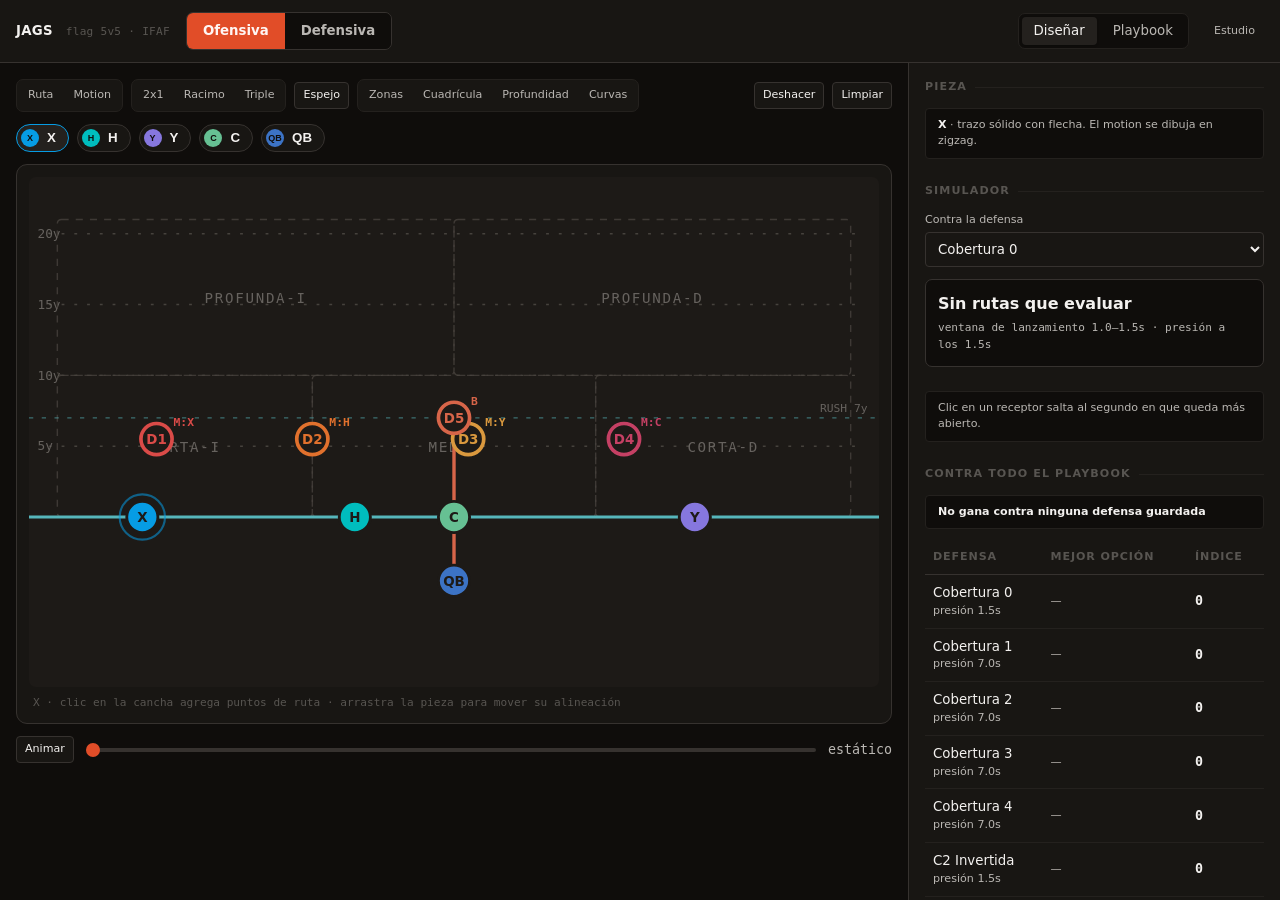
==== commit 31224173: "v2 fases 1-3: modelo unificado, dibujo de defensa y simulador reconstruido Fase 1 · Modelo unificado" ====
--- a/index.html
+++ b/index.html
@@ -1,3766 +1,80 @@
 <!DOCTYPE html>
-<html lang="es">
+<html lang="es" data-mode="estudio">
 <head>
 <meta charset="UTF-8">
-<meta name="viewport" content="width=device-width, initial-scale=1.0">
-<title>JAGS · Diseñador de Jugadas · Combinador + Simulador</title>
-<style>
-  :root{
-    --bg-0:#06080d; --bg-1:#0c1018; --bg-2:#141a25; --bg-3:#1a212e;
-    --ink:#e9eef7; --ink-dim:#9aa3b8; --ink-faint:#5d6478;
-    --line:#1f2735;
-    --accent:#00e5ff; --accent-2:#ff3b6b; --accent-3:#ffd23f; --accent-4:#7c4dff; --accent-5:#27e08a;
-    --grad-akbal:linear-gradient(135deg,#7c4dff 0%,#00e5ff 100%);
-    --grad-kinich:linear-gradient(135deg,#ff3b6b 0%,#ffd23f 100%);
-  }
-  *{box-sizing:border-box;margin:0;padding:0}
-  body{
-    background:var(--bg-0);color:var(--ink);
-    font-family:'Iowan Old Style','Georgia',serif;line-height:1.55;
-    min-height:100vh;
-    padding:1.5rem clamp(1rem,3vw,2.5rem);
-  }
-  body::before{
-    content:"";position:fixed;inset:0;z-index:-2;
-    background:
-      radial-gradient(ellipse 1200px 800px at 80% -10%, rgba(124,77,255,.15), transparent 60%),
-      radial-gradient(ellipse 900px 700px at -10% 110%, rgba(0,229,255,.10), transparent 60%),
-      var(--bg-0);
-  }
-  h1,h2,h3,h4{font-family:'Helvetica Neue','Arial Black',system-ui,sans-serif;font-weight:900;letter-spacing:-.01em;text-transform:uppercase}
-  .header{margin-bottom:1.5rem;display:flex;justify-content:space-between;align-items:flex-end;flex-wrap:wrap;gap:1rem}
-  .header h1{font-size:clamp(1.6rem,3vw,2.2rem);background:var(--grad-kinich);-webkit-background-clip:text;background-clip:text;color:transparent;line-height:1;letter-spacing:-.02em}
-  .header .sub{font-family:'SF Mono','Menlo','Consolas',ui-monospace,monospace;font-size:.78rem;letter-spacing:.3em;color:var(--accent);margin-top:.4rem}
-  .header-right{font-family:'SF Mono','Menlo','Consolas',ui-monospace,monospace;font-size:.72rem;color:var(--ink-faint);letter-spacing:.15em;text-align:right}
-
-  .designer-app{display:grid;grid-template-columns:1fr 400px;gap:1.5rem}
-  @media (max-width:1100px){.designer-app{grid-template-columns:1fr}}
-
-  .canvas-panel{background:var(--bg-1);border:1px solid var(--line);border-radius:8px;padding:1rem}
-  .d-toolbar{display:flex;gap:.5rem;flex-wrap:wrap;align-items:center;margin-bottom:.8rem;padding-bottom:.8rem;border-bottom:1px solid var(--line)}
-  .d-tool-group{display:flex;gap:.35rem;align-items:center;flex-wrap:wrap}
-  .d-tool-label{font-family:'SF Mono','Menlo','Consolas',ui-monospace,monospace;font-size:.68rem;color:var(--ink-faint);letter-spacing:.15em;margin-right:.4rem}
-  .d-tool-btn{
-    background:var(--bg-2);border:1px solid var(--line);color:var(--ink);
-    padding:.5rem .7rem;border-radius:5px;cursor:pointer;
-    font-family:'Helvetica Neue','Arial Black',system-ui,sans-serif;font-weight:700;font-size:.78rem;
-    letter-spacing:.05em;text-transform:uppercase;transition:all .15s;
-    display:flex;align-items:center;gap:.35rem;
-  }
-  .d-tool-btn:hover{border-color:var(--accent);transform:translateY(-1px)}
-  .d-tool-btn.active{background:var(--accent);color:#000;border-color:var(--accent)}
-  .d-tool-btn .d-swatch{width:11px;height:11px;border-radius:50%;border:1px solid #000}
-  .d-tool-btn.d-danger:hover{border-color:var(--accent-2);color:var(--accent-2)}
-  .d-tool-btn.d-toggle.active{background:var(--accent-4);color:#fff;border-color:var(--accent-4)}
-  .d-tool-btn.d-mode.active{background:var(--accent-3);color:#000;border-color:var(--accent-3)}
-  .d-tool-select{
-    background:var(--bg-2);border:1px solid var(--line);color:var(--ink);
-    padding:.5rem .55rem;border-radius:5px;cursor:pointer;
-    font-family:'Helvetica Neue','Arial Black',system-ui,sans-serif;font-weight:700;
-    font-size:.74rem;letter-spacing:.04em;text-transform:uppercase;
-  }
-  .d-tool-select:hover{border-color:var(--accent-4)}
-
-  .d-canvas-wrap{position:relative;background:#0a0e15;border:1px solid var(--line);border-radius:6px;overflow:hidden;aspect-ratio:600 / 360;width:100%}
-  #d-field{position:absolute;inset:0;width:100%;height:100%;cursor:crosshair;user-select:none;-webkit-user-select:none;touch-action:none}
-  .d-hint{position:absolute;bottom:.7rem;left:.7rem;right:.7rem;background:rgba(6,8,13,.85);border:1px solid var(--accent);border-radius:5px;padding:.45rem .7rem;font-family:'SF Mono','Menlo','Consolas',ui-monospace,monospace;font-size:.68rem;color:var(--accent);letter-spacing:.05em;pointer-events:none;backdrop-filter:blur(6px)}
-
-  .d-side{display:flex;flex-direction:column;gap:.9rem}
-  .d-panel{background:var(--bg-1);border:1px solid var(--line);border-radius:10px;padding:1rem 1.1rem}
-  .d-panel-num{font-family:'SF Mono','Menlo','Consolas',ui-monospace,monospace;color:var(--accent);font-size:.7rem;letter-spacing:.18em;margin-bottom:.5rem;font-weight:600;text-transform:uppercase}
-  .d-panel-h3{font-size:1rem;margin-bottom:.7rem;color:var(--accent-3);letter-spacing:0;font-family:'Helvetica Neue','Arial Black',system-ui,sans-serif;text-transform:uppercase;font-weight:900}
-  .d-panel-row{display:grid;grid-template-columns:80px 1fr;gap:.6rem;align-items:center;margin-bottom:.55rem}
-  .d-panel-row label{font-family:'SF Mono','Menlo','Consolas',ui-monospace,monospace;font-size:.68rem;color:var(--ink-faint);letter-spacing:.15em}
-  .d-select{
-    width:100%;background:var(--bg-2);border:1px solid var(--line);color:var(--ink);
-    padding:.5rem .6rem;border-radius:5px;
-    font-family:'Helvetica Neue','Arial Black',system-ui,sans-serif;font-weight:700;font-size:.85rem;
-    letter-spacing:.05em;text-transform:uppercase;cursor:pointer;
-  }
-  .d-select:hover{border-color:var(--accent)}
-  .d-concept-info{margin-top:.6rem;background:var(--bg-2);border:1px solid var(--line);border-radius:5px;padding:.55rem .8rem;font-size:.78rem;color:var(--ink-dim);font-family:'Iowan Old Style','Georgia',serif}
-  .d-concept-info b{color:var(--accent-3);font-family:'Helvetica Neue','Arial Black',system-ui,sans-serif;font-size:.9rem;letter-spacing:.05em;display:block;margin-bottom:.2rem}
-
-  .d-warn{margin-top:.7rem;padding:.55rem .8rem;border-radius:5px;font-family:'SF Mono','Menlo','Consolas',ui-monospace,monospace;font-size:.72rem;letter-spacing:.05em;border:1px solid;display:flex;align-items:center;gap:.5rem}
-  .d-warn.bad{background:rgba(255,59,107,.08);border-color:var(--accent-2);color:var(--accent-2)}
-  .d-warn.ok{background:rgba(39,224,138,.08);border-color:var(--accent-5);color:var(--accent-5)}
-
-  .d-formation-row{display:flex;gap:.5rem}
-  .d-formation-btn{flex:1;background:var(--bg-2);border:1px solid var(--line);color:var(--ink);padding:.5rem;border-radius:5px;cursor:pointer;font-family:'Helvetica Neue','Arial Black',system-ui,sans-serif;font-weight:700;font-size:.85rem;letter-spacing:.05em;text-transform:uppercase;transition:all .15s}
-  .d-formation-btn:hover{border-color:var(--accent-4)}
-  .d-formation-btn.active{background:var(--accent-4);color:#fff;border-color:var(--accent-4)}
-
-  .d-players-list{display:flex;flex-direction:column;gap:.35rem}
-  .d-route-lib{display:grid;grid-template-columns:repeat(3,1fr);gap:.3rem;margin-top:.5rem}
-  .d-route-btn{
-    background:var(--bg-2);border:1px solid var(--line);color:var(--ink-dim);
-    padding:.4rem .2rem;border-radius:5px;cursor:pointer;
-    font-family:'SF Mono','Menlo','Consolas',ui-monospace,monospace;
-    font-size:.62rem;letter-spacing:.04em;transition:all .12s;text-align:center;
-  }
-  .d-route-btn:hover{border-color:var(--accent-3);color:var(--ink);background:var(--bg-3)}
-  .d-player-row{display:flex;align-items:center;gap:.5rem;padding:.4rem .55rem;background:var(--bg-2);border:1px solid var(--line);border-radius:5px;cursor:pointer;transition:border-color .15s}
-  .d-player-row.selected{border-color:var(--accent)}
-  .d-player-dot{width:22px;height:22px;border-radius:50%;display:flex;align-items:center;justify-content:center;font-family:'Helvetica Neue','Arial Black',system-ui,sans-serif;font-weight:900;font-size:.8rem;color:#000;border:2px solid #000;flex-shrink:0}
-  .d-player-info{flex:1;font-size:.74rem;color:var(--ink-dim);font-family:'SF Mono','Menlo','Consolas',ui-monospace,monospace}
-  .d-player-info b{color:var(--ink);font-family:'Helvetica Neue','Arial Black',system-ui,sans-serif;letter-spacing:.05em;font-size:.85rem}
-  .d-player-zone{color:var(--accent-3);font-size:.7rem}
-  .d-player-clear{background:transparent;border:1px solid var(--line);color:var(--ink-faint);padding:.2rem .4rem;border-radius:4px;cursor:pointer;font-size:.62rem;font-family:'SF Mono','Menlo','Consolas',ui-monospace,monospace;letter-spacing:.1em}
-  .d-player-clear:hover{border-color:var(--accent-2);color:var(--accent-2)}
-
-  .d-cov-list{display:flex;flex-direction:column;gap:.45rem}
-  .d-cov-row{
-    display:grid;
-    grid-template-columns:auto 1fr auto;
-    grid-template-areas:
-      "icon name badges"
-      "icon detail detail";
-    column-gap:.7rem;row-gap:.15rem;
-    align-items:center;
-    padding:.6rem .8rem;
-    background:var(--bg-2);
-    border:1px solid var(--line);
-    border-radius:6px;
-    cursor:pointer;
-    transition:border-color .15s, background .15s;
-  }
-  .d-cov-row:hover{border-color:var(--accent-4)}
-  .d-cov-row.selected{border-color:var(--accent-4);background:rgba(124,77,255,.10)}
-  .d-cov-icon{
-    grid-area:icon;
-    width:28px;height:28px;border-radius:50%;
-    display:flex;align-items:center;justify-content:center;
-    font-weight:900;font-size:.92rem;
-    font-family:'Helvetica Neue','Arial Black',system-ui,sans-serif;
-    flex-shrink:0;
-  }
-  .d-cov-icon.ok{background:var(--accent-5);color:#000}
-  .d-cov-icon.bad{background:var(--accent-2);color:#fff}
-  .d-cov-icon.empty{background:var(--bg-3);color:var(--ink-faint);border:1px solid var(--ink-faint)}
-  .d-cov-name{
-    grid-area:name;
-    font-family:'Helvetica Neue','Arial Black',system-ui,sans-serif;
-    font-weight:700;letter-spacing:.04em;
-    color:var(--ink);font-size:.82rem;
-    text-transform:uppercase;
-    line-height:1.15;
-  }
-  .d-cov-detail{
-    grid-area:detail;
-    color:var(--ink-dim);
-    font-size:.7rem;
-    font-family:'SF Mono','Menlo','Consolas',ui-monospace,monospace;
-    letter-spacing:.02em;
-    line-height:1.3;
-  }
-  .d-cov-open{
-    grid-area:badges;
-    display:flex;gap:.25rem;flex-wrap:nowrap;
-    align-items:center;
-  }
-  .d-cov-open span{
-    display:inline-flex;align-items:center;justify-content:center;
-    width:20px;height:20px;border-radius:50%;
-    font-size:.7rem;font-weight:900;
-    color:#000;
-    font-family:'Helvetica Neue','Arial Black',system-ui,sans-serif;
-    border:1.5px solid rgba(0,0,0,0.4);
-  }
-
-  .d-verdict{margin-top:.8rem;padding:.7rem .9rem;border-radius:5px;text-align:center;border:1px solid}
-  .d-verdict.good{background:rgba(39,224,138,.08);border-color:var(--accent-5);color:var(--accent-5)}
-  .d-verdict.bad{background:rgba(255,59,107,.08);border-color:var(--accent-2);color:var(--accent-2)}
-  .d-verdict.empty{background:var(--bg-2);border-color:var(--line);color:var(--ink-faint)}
-  .d-verdict-num{font-family:'Helvetica Neue','Arial Black',system-ui,sans-serif;font-weight:900;font-size:1.7rem;line-height:1;letter-spacing:-.02em}
-  .d-verdict-label{font-family:'SF Mono','Menlo','Consolas',ui-monospace,monospace;font-size:.7rem;letter-spacing:.15em;margin-top:.25rem;font-weight:600}
-
-  .d-narrative{margin-top:.8rem;background:var(--bg-2);border:1px solid var(--line);border-radius:6px;padding:.8rem .9rem;font-size:.82rem;color:var(--ink-dim);font-family:'Iowan Old Style','Georgia',serif;line-height:1.5}
-  .d-narrative h5{font-family:'Helvetica Neue','Arial Black',system-ui,sans-serif;font-weight:900;font-size:.78rem;letter-spacing:.15em;color:var(--accent-3);text-transform:uppercase;margin-bottom:.4rem}
-  .d-narrative p{margin:0 0 .4rem}
-  .d-narrative p:last-child{margin-bottom:0}
-  .d-narrative .nb{color:var(--accent-5);font-weight:600}
-  .d-narrative .nr{color:var(--accent-2);font-weight:600}
-  .d-narrative .ny{color:var(--accent-3);font-weight:600}
-  .d-narrative .nc{color:var(--accent);font-family:'SF Mono','Menlo','Consolas',ui-monospace,monospace;font-size:.78rem;padding:.05rem .3rem;border:1px solid var(--accent);border-radius:3px;letter-spacing:.05em}
-
-  .d-checklist{list-style:none;padding:0;margin:.4rem 0 0;max-height:240px;overflow-y:auto}
-  .d-check-item{display:flex;align-items:flex-start;gap:.55rem;padding:.45rem 0;border-bottom:1px dashed var(--line)}
-  .d-check-item:last-child{border-bottom:none}
-  .d-check-icon{flex-shrink:0;width:20px;height:20px;border-radius:50%;display:flex;align-items:center;justify-content:center;font-weight:900;font-size:.72rem;font-family:'Helvetica Neue','Arial Black',system-ui,sans-serif;margin-top:.05rem}
-  .d-check-icon.pending{background:var(--bg-3);color:var(--ink-faint);border:1px solid var(--ink-faint)}
-  .d-check-icon.ok{background:var(--accent-5);color:#000}
-  .d-check-icon.fail{background:var(--accent-2);color:#fff}
-  .d-check-text{flex:1;font-size:.78rem}
-  .d-check-text b{color:var(--ink);font-family:'Helvetica Neue','Arial Black',system-ui,sans-serif;letter-spacing:.04em;font-size:.82rem;display:block}
-  .d-check-text span{color:var(--ink-faint);font-size:.72rem;font-family:'SF Mono','Menlo','Consolas',ui-monospace,monospace}
-  .d-check-side{font-family:'SF Mono','Menlo','Consolas',ui-monospace,monospace;font-size:.6rem;letter-spacing:.1em;color:var(--accent-4);padding:.1rem .35rem;border:1px solid var(--accent-4);border-radius:3px;margin-left:.4rem}
-
-  .d-save-row{display:flex;gap:.4rem;flex-wrap:wrap}
-  .d-saved-list{margin-top:.6rem;display:flex;flex-direction:column;gap:.3rem;max-height:220px;overflow-y:auto}
-  .d-saved-item{display:flex;align-items:center;gap:.4rem;padding:.4rem .6rem;background:var(--bg-2);border:1px solid var(--line);border-radius:4px;font-family:'SF Mono','Menlo','Consolas',ui-monospace,monospace;font-size:.72rem}
-  .d-saved-item .d-saved-main{flex:1;cursor:pointer;color:var(--ink-dim);min-width:0}
-  .d-saved-item .d-saved-main:hover{color:var(--accent)}
-  .d-saved-item b{color:var(--ink);font-family:'Helvetica Neue','Arial Black',system-ui,sans-serif;letter-spacing:.05em;font-size:.8rem;display:block}
-  .d-saved-cat{display:inline-block;font-size:.58rem;font-weight:700;letter-spacing:.06em;padding:.1rem .35rem;border-radius:3px;color:#06080d;text-transform:uppercase}
-  .d-saved-sit{color:var(--ink-faint);font-size:.62rem;letter-spacing:.04em}
-  .d-saved-edit{background:transparent;border:1px solid var(--line);color:var(--ink-faint);width:24px;height:24px;border-radius:4px;cursor:pointer;font-size:.7rem;flex-shrink:0}
-  .d-saved-edit:hover{border-color:var(--accent-3);color:var(--accent-3)}
-  .d-meta-select{
-    background:var(--bg-2);border:1px solid var(--line);color:var(--ink);
-    padding:.4rem .5rem;border-radius:5px;cursor:pointer;
-    font-family:'SF Mono','Menlo','Consolas',ui-monospace,monospace;font-size:.7rem;
-  }
-  .d-meta-select:hover{border-color:var(--accent-3)}
-
-  footer{margin-top:2rem;padding-top:1.2rem;border-top:1px solid var(--line);text-align:center;font-family:'SF Mono','Menlo','Consolas',ui-monospace,monospace;font-size:.7rem;color:var(--ink-faint);letter-spacing:.2em}
-
-  /* ============== MODAL WRISTBAND ============== */
-  .wb-overlay{
-    display:none;position:fixed;inset:0;z-index:100;
-    background:rgba(6,8,13,.88);backdrop-filter:blur(4px);
-    align-items:center;justify-content:center;padding:1.5rem;
-  }
-  .wb-overlay.open{display:flex}
-  .wb-modal{
-    background:var(--bg-1);border:1px solid var(--line);border-radius:12px;
-    width:min(1000px,100%);max-height:92vh;display:flex;flex-direction:column;
-    box-shadow:0 30px 80px rgba(0,0,0,.6);
-  }
-  .wb-modal-head{
-    display:flex;align-items:center;justify-content:space-between;
-    padding:1.1rem 1.4rem;border-bottom:1px solid var(--line);
-  }
-  .wb-modal-head h2{font-family:'Helvetica Neue','Arial Black',system-ui,sans-serif;font-weight:900;font-size:1.1rem;letter-spacing:-.01em;color:var(--accent-3);text-transform:uppercase}
-  .wb-x{background:var(--bg-2);border:1px solid var(--line);color:var(--ink-dim);width:32px;height:32px;border-radius:6px;cursor:pointer;font-size:1rem}
-  .wb-x:hover{border-color:var(--accent-2);color:var(--accent-2)}
-  .wb-modal-body{display:grid;grid-template-columns:1fr 1fr;gap:1.2rem;padding:1.3rem;overflow-y:auto}
-  @media (max-width:760px){.wb-modal-body{grid-template-columns:1fr}}
-  .wb-col{display:flex;flex-direction:column;gap:1.2rem}
-  .wb-section h4{
-    font-family:'SF Mono','Menlo','Consolas',ui-monospace,monospace;
-    font-size:.68rem;letter-spacing:.16em;color:var(--accent);
-    margin-bottom:.6rem;font-weight:600;text-transform:uppercase;
-  }
-  /* ===== TARJETA DE WRISTBAND (tamaño fijo, celdas legibles) ===== */
-  .wb-layouts{display:grid;grid-template-columns:repeat(3,1fr);gap:.5rem}
-  .wb-layout-btn{background:var(--bg-2);border:1px solid var(--line);border-radius:7px;padding:.6rem .4rem;cursor:pointer;text-align:center;transition:all .15s}
-  .wb-layout-btn:hover{border-color:var(--accent-4)}
-  .wb-layout-btn.active{border-color:var(--accent-4);background:rgba(124,77,255,.12)}
-  .wb-layout-grid{display:grid;gap:2px;margin:0 auto .4rem;width:54px;height:34px}
-  .wb-layout-grid div{background:var(--ink-faint);border-radius:1px}
-  .wb-layout-btn.active .wb-layout-grid div{background:var(--accent-4)}
-  .wb-layout-btn span{font-family:'Helvetica Neue','Arial Black',system-ui,sans-serif;font-weight:700;font-size:.72rem;color:var(--ink-dim);letter-spacing:.03em}
-  .wb-layout-btn.active span{color:var(--ink)}
-  .wb-card{background:#fff;display:grid;gap:4px;padding:5px;border:1.5px solid #000;border-radius:5px;box-sizing:border-box}
-  .wb-pcell{position:relative;border:1.5px dashed #94a3b8;border-radius:5px;overflow:hidden;background:#fff}
-  .wb-pnum{
-    position:absolute;top:4px;left:4px;z-index:3;
-    background:#0f172a;color:#fff;
-    min-width:18px;height:18px;border-radius:4px;
-    display:flex;align-items:center;justify-content:center;
-    font-family:'Helvetica Neue','Arial Black',system-ui,sans-serif;
-    font-weight:900;font-size:10px;padding:0 4px;
-  }
-  .wb-pname{
-    position:absolute;top:5px;right:5px;z-index:3;
-    font-family:'Helvetica Neue','Arial Black',system-ui,sans-serif;
-    font-weight:700;font-size:7px;color:#475569;text-transform:uppercase;
-    max-width:55%;overflow:hidden;text-overflow:ellipsis;white-space:nowrap;text-align:right;
-  }
-  .wb-pcell svg{display:block;width:100%;height:100%}
-
-  .wb-toolbar{display:flex;align-items:center;gap:.5rem;margin-bottom:.5rem}
-  .wb-mini-btn{background:var(--bg-2);border:1px solid var(--line);color:var(--ink-dim);padding:.3rem .6rem;border-radius:5px;cursor:pointer;font-family:'SF Mono','Menlo','Consolas',ui-monospace,monospace;font-size:.68rem}
-  .wb-mini-btn:hover{border-color:var(--accent);color:var(--ink)}
-  .wb-count{font-family:'SF Mono','Menlo','Consolas',ui-monospace,monospace;font-size:.68rem;color:var(--ink-faint);margin-left:auto}
-  .wb-plays{display:flex;flex-direction:column;gap:.3rem;max-height:240px;overflow-y:auto}
-  .wb-play-item{
-    display:flex;align-items:center;gap:.6rem;padding:.45rem .6rem;
-    background:var(--bg-2);border:1px solid var(--line);border-radius:5px;cursor:pointer;
-  }
-  .wb-play-item:hover{border-color:var(--accent)}
-  .wb-play-item.sel{border-color:var(--accent-5);background:rgba(39,224,138,.07)}
-  .wb-play-check{width:18px;height:18px;border-radius:4px;border:1.5px solid var(--ink-faint);flex-shrink:0;display:flex;align-items:center;justify-content:center;font-size:.7rem;font-weight:900}
-  .wb-play-item.sel .wb-play-check{background:var(--accent-5);border-color:var(--accent-5);color:#000}
-  .wb-play-name{font-family:'Helvetica Neue','Arial Black',system-ui,sans-serif;font-weight:700;font-size:.82rem;color:var(--ink);flex:1}
-  .wb-play-meta{font-family:'SF Mono','Menlo','Consolas',ui-monospace,monospace;font-size:.66rem;color:var(--ink-faint)}
-  .wb-empty{padding:1rem;text-align:center;color:var(--ink-faint);font-family:'SF Mono','Menlo','Consolas',ui-monospace,monospace;font-size:.72rem}
-  .wb-opt-row{display:grid;grid-template-columns:90px 1fr;gap:.6rem;align-items:center;margin-bottom:.5rem}
-  .wb-opt-row label{font-family:'SF Mono','Menlo','Consolas',ui-monospace,monospace;font-size:.68rem;color:var(--ink-faint);letter-spacing:.08em}
-  .wb-chips{display:flex;gap:.3rem;flex-wrap:wrap}
-  .wb-chip{
-    background:var(--bg-2);border:1px solid var(--line);color:var(--ink-dim);
-    padding:.32rem .55rem;border-radius:5px;cursor:pointer;
-    font-family:'SF Mono','Menlo','Consolas',ui-monospace,monospace;font-size:.7rem;transition:all .12s;
-  }
-  .wb-chip:hover{border-color:var(--accent)}
-  .wb-chip.active{background:var(--accent);color:#000;border-color:var(--accent);font-weight:700}
-  .wb-preview{background:#fff;border:1px solid var(--line);border-radius:6px;padding:8px;min-height:120px;display:flex;align-items:center;justify-content:center}
-  .wb-preview svg{max-width:100%;height:auto}
-  .wb-modal-foot{
-    display:flex;align-items:center;justify-content:space-between;gap:1rem;
-    padding:1rem 1.4rem;border-top:1px solid var(--line);
-  }
-  .wb-summary{font-family:'SF Mono','Menlo','Consolas',ui-monospace,monospace;font-size:.72rem;color:var(--ink-dim)}
-  .wb-print-btn{
-    background:var(--grad-kinich);color:#06080d;border:none;border-radius:7px;
-    padding:.7rem 1.4rem;cursor:pointer;
-    font-family:'Helvetica Neue','Arial Black',system-ui,sans-serif;font-weight:900;
-    font-size:.9rem;letter-spacing:.03em;text-transform:uppercase;
-  }
-  .wb-print-btn:hover{filter:brightness(1.1)}
-  #wb-print-area{display:none}
-  .cmp-diagram{background:#fff;border:1px solid var(--line);border-radius:6px;padding:6px}
-  .cmp-diagram svg{display:block;width:100%;height:auto}
-  .cmp-info{margin-top:.7rem;background:var(--bg-2);border:1px solid var(--line);border-radius:6px;padding:.7rem .85rem;font-size:.78rem;color:var(--ink-dim);font-family:'Iowan Old Style','Georgia',serif;line-height:1.5}
-  .cmp-info b{color:var(--accent-3);font-family:'Helvetica Neue','Arial Black',system-ui,sans-serif;font-size:.8rem;display:block;margin-bottom:.3rem;letter-spacing:.03em}
-  .cmp-info .cmp-cov{display:flex;flex-wrap:wrap;gap:.3rem;margin-top:.4rem}
-  .cmp-info .cmp-cov span{font-family:'SF Mono','Menlo','Consolas',ui-monospace,monospace;font-size:.64rem;padding:.15rem .4rem;border-radius:3px;border:1px solid}
-  .cmp-info .cmp-cov span.ok{border-color:var(--accent-5);color:var(--accent-5);background:rgba(39,224,138,.08)}
-  .cmp-info .cmp-cov span.bad{border-color:var(--accent-2);color:var(--accent-2);background:rgba(255,59,107,.08)}
-
-  /* etiqueta de celda (número/nombre de jugada) — vale para preview e impresión */
-  .wb-cell-label{
-    position:absolute;top:0;left:0;right:0;z-index:2;
-    background:rgba(15,23,42,.92);color:#fff;
-    font-family:'Helvetica Neue','Arial Black',system-ui,sans-serif;
-    font-weight:900;font-size:8px;letter-spacing:.03em;
-    padding:2px 4px;text-transform:uppercase;
-    white-space:nowrap;overflow:hidden;text-overflow:ellipsis;
-  }
-
-  .cs-input{
-    width:100%;background:var(--bg-2);border:1px solid var(--line);color:var(--ink);
-    padding:.45rem .6rem;border-radius:5px;
-    font-family:'SF Mono','Menlo','Consolas',ui-monospace,monospace;font-size:.78rem;
-  }
-  #cs-print-area,#pb-print-area,#gd-print-area{display:none}
-
-  /* ===== GAME-DAY ===== */
-  .gd-log{display:flex;flex-direction:column;gap:.25rem;max-height:200px;overflow-y:auto}
-  .gd-log-row{display:flex;align-items:center;gap:.5rem;padding:.35rem .55rem;background:var(--bg-2);border:1px solid var(--line);border-radius:4px;font-family:'SF Mono','Menlo','Consolas',ui-monospace,monospace;font-size:.7rem}
-  .gd-log-row .gd-n{color:var(--ink-faint);min-width:22px}
-  .gd-log-row .gd-pl{flex:1;color:var(--ink);font-weight:700;min-width:0;overflow:hidden;text-overflow:ellipsis;white-space:nowrap}
-  .gd-log-row .gd-vs{color:var(--ink-faint);font-size:.64rem}
-  .gd-res{font-weight:900;font-size:.62rem;padding:.1rem .4rem;border-radius:3px;letter-spacing:.04em}
-  .gd-res.td{background:var(--accent-5);color:#06080d}
-  .gd-res.bueno{background:rgba(39,224,138,.2);color:var(--accent-5);border:1px solid var(--accent-5)}
-  .gd-res.neutro{background:var(--bg-3);color:var(--ink-dim);border:1px solid var(--ink-faint)}
-  .gd-res.malo{background:rgba(255,59,107,.18);color:var(--accent-2);border:1px solid var(--accent-2)}
-  .gd-log-del{background:transparent;border:1px solid var(--line);color:var(--ink-faint);width:20px;height:20px;border-radius:3px;cursor:pointer;font-size:.6rem;flex-shrink:0}
-  .gd-log-del:hover{border-color:var(--accent-2);color:var(--accent-2)}
-  .gd-stats{display:flex;flex-direction:column;gap:.3rem;max-height:200px;overflow-y:auto}
-  .gd-stat-row{display:grid;grid-template-columns:1fr auto;gap:.5rem;align-items:center;padding:.4rem .6rem;background:var(--bg-2);border:1px solid var(--line);border-radius:5px}
-  .gd-stat-name{font-family:'Helvetica Neue','Arial Black',system-ui,sans-serif;font-weight:700;font-size:.8rem;color:var(--ink)}
-  .gd-stat-bar{height:6px;background:var(--bg-3);border-radius:3px;overflow:hidden;margin-top:.25rem}
-  .gd-stat-bar i{display:block;height:100%;background:var(--grad-akbal)}
-  .gd-stat-pct{font-family:'Helvetica Neue','Arial Black',system-ui,sans-serif;font-weight:900;font-size:1rem;text-align:right}
-  .gd-stat-sub{font-family:'SF Mono','Menlo','Consolas',ui-monospace,monospace;font-size:.62rem;color:var(--ink-faint)}
-  .gd-cov-tally{display:flex;flex-wrap:wrap;gap:.4rem}
-  .gd-cov-pill{font-family:'SF Mono','Menlo','Consolas',ui-monospace,monospace;font-size:.72rem;padding:.3rem .6rem;border-radius:5px;background:var(--bg-2);border:1px solid var(--line);color:var(--ink-dim)}
-  .gd-cov-pill b{color:var(--accent);font-family:'Helvetica Neue','Arial Black',system-ui,sans-serif}
-  .gd-empty{padding:.6rem;text-align:center;color:var(--ink-faint);font-family:'SF Mono','Menlo','Consolas',ui-monospace,monospace;font-size:.68rem}
-
-  /* ===== CALL SHEET (layout compartido pantalla + impresión) ===== */
-  .cs-sheet{margin:0 auto;font-family:'Helvetica Neue',Arial,sans-serif;color:#000;background:#fff}
-  .cs-sheet + .cs-sheet{margin-top:18px;padding-top:18px;border-top:2px dashed #94a3b8}
-  .cs-head{border-bottom:3px solid #000;padding-bottom:6px;margin-bottom:10px}
-  .cs-head .cs-t1{font-size:22px;font-weight:900;letter-spacing:-.01em}
-  .cs-head .cs-t2{font-size:12px;color:#444;margin-top:2px}
-  .cs-grid{display:grid;grid-template-columns:1fr 1fr;gap:8px}
-  .cs-cell{border:1.5px solid #000;border-radius:4px;overflow:hidden}
-  .cs-cell-h{background:#0f172a;color:#fff;padding:3px 7px;display:flex;justify-content:space-between;align-items:baseline}
-  .cs-cell-h .cs-n{font-size:14px;font-weight:900}
-  .cs-cell-h .cs-c{font-size:9px;letter-spacing:.05em;opacity:.85}
-  .cs-cell svg{display:block;width:100%;height:auto}
-
-  /* ============== ESTILOS DE IMPRESIÓN ============== */
-  @media print {
-    body{background:#fff;padding:0;margin:0}
-    body::before{display:none}
-    body > .header, body > .designer-app, .wb-overlay { display:none !important }
-
-    /* --- WRISTBAND · tarjetas de tamaño fijo apiladas --- */
-    body.print-wb #wb-print-area{display:block !important;padding:0.12in 0}
-    .wb-card{page-break-inside:avoid;margin:0 auto 0.16in}
-    .wb-pcell{page-break-inside:avoid}
-    .wb-pnum{-webkit-print-color-adjust:exact;print-color-adjust:exact}
-
-    /* --- CALL SHEET --- */
-    body.print-cs #cs-print-area{display:block !important}
-    .cs-sheet{width:7.5in;page-break-after:always}
-    .cs-sheet:last-child{page-break-after:auto}
-    .cs-sheet + .cs-sheet{margin-top:0;padding-top:0;border-top:none}
-    .cs-cell{page-break-inside:avoid}
-    .cs-cell-h{-webkit-print-color-adjust:exact;print-color-adjust:exact}
-
-    /* --- PLAYBOOK --- */
-    body.print-pb #pb-print-area{display:block !important}
-    .pb-page{page-break-after:always;padding:0.4in 0.5in;font-family:'Helvetica Neue',Arial,sans-serif;color:#000}
-    .pb-page:last-child{page-break-after:auto}
-    .pb-title{font-size:24px;font-weight:900;letter-spacing:-.01em;border-bottom:3px solid #000;padding-bottom:4px}
-    .pb-sub{font-size:12px;color:#444;margin:3px 0 10px}
-    .pb-diagram{border:1.5px solid #000;border-radius:4px;overflow:hidden}
-    .pb-diagram svg{display:block;width:100%;height:auto}
-    .pb-h{font-size:11px;font-weight:900;letter-spacing:.1em;margin:12px 0 5px;color:#0f172a;border-bottom:1px solid #999;padding-bottom:2px}
-    .pb-cov-table{width:100%;border-collapse:collapse;font-size:10px}
-    .pb-cov-table td{border:1px solid #bbb;padding:3px 6px}
-    .pb-cov-table td.pb-cn{font-weight:900;width:90px}
-    .pb-cov-table td.ok{background:#dcfce7;-webkit-print-color-adjust:exact;print-color-adjust:exact}
-    .pb-cov-table td.bad{background:#fee2e2;-webkit-print-color-adjust:exact;print-color-adjust:exact}
-    .pb-notes{font-size:10.5px;line-height:1.55;color:#222}
-    .pb-notes .pb-blank{border-bottom:1px solid #ccc;height:16px;margin-top:4px}
-    /* narrativa completa dentro del Playbook (colores legibles en papel) */
-    .pb-narrative p{margin:0 0 5px}
-    .pb-narrative .nc{font-family:'SF Mono',Menlo,Consolas,monospace;font-size:9px;border:1px solid #94a3b8;border-radius:3px;padding:.5px 3px;color:#0f172a}
-    .pb-narrative .nb{color:#15803d;font-weight:700}
-    .pb-narrative .ny{color:#b45309;font-weight:700}
-    .pb-narrative .nr{color:#b91c1c;font-weight:700}
-    .pb-narrative strong{color:#0f172a}
-    .pb-narrative em{font-style:italic;color:#555}
-
-    /* --- GAME-DAY REPORTE --- */
-    body.print-gd #gd-print-area{display:block !important}
-    .gd-report{padding:0.4in 0.5in;font-family:'Helvetica Neue',Arial,sans-serif;color:#000}
-    .gd-report h1{font-size:22px;font-weight:900;border-bottom:3px solid #000;padding-bottom:4px;margin:0}
-    .gd-report .gd-rsub{font-size:12px;color:#444;margin:3px 0 12px}
-    .gd-report h2{font-size:11px;font-weight:900;letter-spacing:.1em;margin:14px 0 5px;border-bottom:1px solid #999;padding-bottom:2px}
-    .gd-report table{width:100%;border-collapse:collapse;font-size:10px}
-    .gd-report td,.gd-report th{border:1px solid #bbb;padding:3px 6px;text-align:left}
-    .gd-report th{background:#0f172a;color:#fff;-webkit-print-color-adjust:exact;print-color-adjust:exact}
-    .gd-report .gd-notes-box{font-size:10.5px;line-height:1.55;white-space:pre-wrap;border:1px solid #bbb;padding:8px;min-height:60px}
-
-    .wb-pcell svg *, .cs-cell svg *, .pb-diagram svg *{-webkit-print-color-adjust:exact;print-color-adjust:exact}
-    @page{margin:0.4in}
-  }
-
-  /* ============== MODO PANTALLA COMPLETA / PRESENTACIÓN ============== */
-  #d-exit-fs{
-    display:none;
-    position:fixed;top:12px;right:12px;z-index:95;
-    width:46px;height:46px;border-radius:50%;
-    background:var(--accent-2);color:#fff;border:2px solid #fff;
-    font-size:1.25rem;font-weight:900;cursor:pointer;line-height:1;
-    box-shadow:0 4px 18px rgba(0,0,0,.55);
-    align-items:center;justify-content:center;
-  }
-  body.presentation #d-exit-fs{display:flex}
-  body.presentation{padding:0;overflow:hidden;height:100vh}
-  body.presentation .header{display:none}
-  body.presentation .d-side{display:none}
-  body.presentation .designer-app{grid-template-columns:1fr;gap:0;height:100vh}
-  body.presentation .canvas-panel{
-    border:none;border-radius:0;height:100vh;
-    display:flex;flex-direction:column;padding:.4rem;
-  }
-  body.presentation .d-toolbar{padding-right:58px;flex-shrink:0}
-  body.presentation .d-canvas-wrap{flex:1;aspect-ratio:auto;min-height:0}
-</style>
+<meta name="viewport" content="width=device-width, initial-scale=1, viewport-fit=cover">
+<title>JAGS · Diseñador de Jugadas</title>
+<link rel="stylesheet" href="css/tokens.css">
+<link rel="stylesheet" href="css/app.css">
 </head>
 <body>
+<div class="app">
 
-<div class="header">
-  <div>
-    <div class="sub">JAGS · AIR RAID 5V5 IFAF</div>
-    <h1>Diseñador de Jugadas</h1>
-  </div>
-  <div class="header-right">
-    COMBINADOR DE CONCEPTOS<br>
-    SIMULADOR DEFENSIVO<br>
-    MAPA DE 5 ZONAS
+  <header class="topbar">
+    <div class="brand">JAGS <span>flag 5v5 · IFAF</span></div>
+
+    <div class="sideswitch" role="group" aria-label="Lado a diseñar">
+      <button id="side-off" aria-pressed="true">Ofensiva</button>
+      <button id="side-def" aria-pressed="false">Defensiva</button>
+    </div>
+
+    <div class="spacer"></div>
+
+    <div class="tabs" role="tablist" aria-label="Superficie">
+      <button class="tab" id="tab-design" role="tab" aria-selected="true">Diseñar</button>
+      <button class="tab" id="tab-book" role="tab" aria-selected="false">Playbook</button>
+    </div>
+
+    <button class="btn ghost sm" id="mode-toggle" title="Modo de uso">Estudio</button>
+  </header>
+
+  <div class="main">
+
+    <section class="stage" id="stage">
+      <div class="toolbar">
+        <div class="tgroup">
+          <button class="btn ghost sm" id="t-route" aria-pressed="true">Ruta</button>
+          <button class="btn ghost sm" id="t-motion" aria-pressed="false">Motion</button>
+        </div>
+
+        <div class="tgroup" id="formations">
+          <button class="btn ghost sm" data-form="2x1" aria-pressed="true">2x1</button>
+          <button class="btn ghost sm" data-form="bunch" aria-pressed="false">Racimo</button>
+          <button class="btn ghost sm" data-form="trips" aria-pressed="false">Triple</button>
+        </div>
+
+        <button class="btn sm" id="b-mirror">Espejo</button>
+
+        <div class="tgroup">
+          <button class="btn ghost sm" id="t-zones" aria-pressed="true">Zonas</button>
+          <button class="btn ghost sm" id="t-grid" aria-pressed="false">Cuadrícula</button>
+          <button class="btn ghost sm" id="t-depths" aria-pressed="false">Profundidad</button>
+          <button class="btn ghost sm" id="t-smooth" aria-pressed="false">Curvas</button>
+        </div>
+
+        <div class="spacer"></div>
+        <button class="btn sm" id="b-undo">Deshacer</button>
+        <button class="btn sm" id="b-clear">Limpiar</button>
+      </div>
+
+      <div class="pieces" id="pieces" role="group" aria-label="Pieza seleccionada"></div>
+
+      <div class="fieldwrap">
+        <svg id="field" viewBox="0 0 600 360" xmlns="http://www.w3.org/2000/svg" preserveAspectRatio="xMidYMid meet" role="img" aria-label="Cancha de diseño"></svg>
+        <p class="hint" id="hint"></p>
+      </div>
+
+      <div class="scrub">
+        <button class="btn sm" id="b-play">Animar</button>
+        <input type="range" id="scrubber" min="0" max="450" value="0" step="5" aria-label="Reloj de la jugada">
+        <span class="clock" id="clock">estático</span>
+      </div>
+    </section>
+
+    <aside class="side" id="side"></aside>
   </div>
 </div>
 
-<div class="designer-app">
-
-  <!-- ============== CANVAS ============== -->
-  <div class="canvas-panel">
-    <div class="d-toolbar">
-      <div class="d-tool-group">
-        <span class="d-tool-label">JUGADOR</span>
-        <button class="d-tool-btn active" data-d-player="X"><span class="d-swatch" style="background:#f97316"></span>X</button>
-        <button class="d-tool-btn" data-d-player="H"><span class="d-swatch" style="background:#06b6d4"></span>H</button>
-        <button class="d-tool-btn" data-d-player="Y"><span class="d-swatch" style="background:#a855f7"></span>Y</button>
-        <button class="d-tool-btn" data-d-player="C"><span class="d-swatch" style="background:#fbbf24"></span>C</button>
-        <button class="d-tool-btn" data-d-player="QB" id="d-btn-qb"><span class="d-swatch" style="background:#dc2626"></span>QB</button>
-      </div>
-      <div class="d-tool-group">
-        <span class="d-tool-label">MODO</span>
-        <button class="d-tool-btn d-mode active" id="d-mode-route">✏ RUTA</button>
-        <button class="d-tool-btn d-mode" id="d-mode-motion">〰 MOTION</button>
-      </div>
-      <div class="d-tool-group">
-        <button class="d-tool-btn" id="d-anim-btn">▶ ANIMAR</button>
-        <button class="d-tool-btn" id="d-anim-reset-btn">↺ RESET</button>
-        <button class="d-tool-btn" id="d-fs-btn" style="background:var(--accent);color:#000;border-color:var(--accent)">⛶ PANTALLA</button>
-      </div>
-      <div style="flex:1"></div>
-      <div class="d-tool-group">
-        <button class="d-tool-btn d-toggle" id="d-toggle-grid">⊞ CUADRÍCULA</button>
-        <button class="d-tool-btn d-toggle" id="d-toggle-curves">⌒ CURVAS</button>
-        <button class="d-tool-btn d-toggle" id="d-toggle-depths">📏 PROFUNDIDAD</button>
-        <button class="d-tool-btn d-toggle active" id="d-toggle-zones">👁 ZONAS</button>
-        <button class="d-tool-btn d-toggle" id="d-toggle-defense">🛡 EMULAR DEFENSA</button>
-        <select class="d-tool-select" id="d-defense-select" title="Elige qué defensa emular"></select>
-        <button class="d-tool-btn d-toggle" id="d-toggle-2qb">🏈 DOBLE QB</button>
-      </div>
-      <div class="d-tool-group">
-        <button class="d-tool-btn d-danger" id="d-undo-btn">↶ DESHACER</button>
-        <button class="d-tool-btn d-danger" id="d-clear-btn">🗑 LIMPIAR</button>
-      </div>
-    </div>
-
-    <div class="d-canvas-wrap">
-      <svg id="d-field" viewBox="0 0 600 360" xmlns="http://www.w3.org/2000/svg" preserveAspectRatio="xMidYMid meet"></svg>
-      <div class="d-hint" id="d-hint">Selecciona un jugador y haz click en el campo para dibujar su ruta</div>
-    </div>
-  </div>
-
-  <!-- ============== CONTROLS ============== -->
-  <div class="d-side">
-
-    <div class="d-panel">
-      <div class="d-panel-num">01 · CONCEPTOS COMBINADOS</div>
-      <h3 class="d-panel-h3">Mezcla 2 lados</h3>
-      <div class="d-panel-row">
-        <label>FUERTE</label>
-        <select class="d-select" id="d-strong"></select>
-      </div>
-      <div class="d-panel-row">
-        <label>DÉBIL</label>
-        <select class="d-select" id="d-weak"></select>
-      </div>
-      <div class="d-concept-info" id="d-concept-info"></div>
-      <div id="d-combo-warn"></div>
-    </div>
-
-    <div class="d-panel">
-      <div class="d-panel-num">02 · FORMACIÓN</div>
-      <div class="d-formation-row" style="flex-wrap:wrap">
-        <button class="d-formation-btn active" data-d-formation="2x1">2X1</button>
-        <button class="d-formation-btn" data-d-formation="bunch">RACIMO</button>
-        <button class="d-formation-btn" data-d-formation="trips">TRIPLE</button>
-        <button class="d-formation-btn" id="d-mirror-btn" style="flex:0 0 auto;padding:.5rem .8rem">↔ ESPEJO</button>
-      </div>
-      <div class="d-panel-row" style="margin-top:.6rem">
-        <label>SNAP A</label>
-        <div class="d-formation-row" id="d-snap-row">
-          <button class="d-formation-btn active" data-d-snap="QB">QB</button>
-          <button class="d-formation-btn" data-d-snap="X">X</button>
-          <button class="d-formation-btn" data-d-snap="H">H</button>
-          <button class="d-formation-btn" data-d-snap="Y">Y</button>
-        </div>
-      </div>
-      <div id="d-2qb-row" style="display:none;margin-top:.6rem">
-        <div class="d-panel-row">
-          <label>PASADOR 2°</label>
-          <div class="d-formation-row" id="d-passer-row">
-            <button class="d-formation-btn" data-d-passer="X">X</button>
-            <button class="d-formation-btn" data-d-passer="H">H</button>
-            <button class="d-formation-btn" data-d-passer="Y">Y</button>
-            <button class="d-formation-btn active" data-d-passer="C">C</button>
-            <button class="d-formation-btn" data-d-passer="QB">QB</button>
-          </div>
-        </div>
-        <p style="font-family:'SF Mono','Menlo','Consolas',ui-monospace,monospace;font-size:.65rem;color:var(--ink-faint);letter-spacing:.05em;margin:.4rem 0 0">Este receptor retrocede detrás de la LDE · QB hace pase lateral · QB sale como elegible · Receptor lanza el pase forward</p>
-      </div>
-    </div>
-
-    <div class="d-panel">
-      <div class="d-panel-num">03 · JUGADORES</div>
-      <div class="d-players-list" id="d-players-list"></div>
-      <div class="d-panel-num" style="margin-top:.8rem">BIBLIOTECA DE RUTAS · aplica al jugador seleccionado</div>
-      <div class="d-route-lib" id="d-route-lib"></div>
-    </div>
-
-    <div class="d-panel">
-      <div class="d-panel-num">04 · SIMULADOR VS COBERTURAS</div>
-      <div class="d-cov-list" id="d-cov-list"></div>
-      <div class="d-verdict empty" id="d-verdict">
-        <div class="d-verdict-num" id="d-verdict-num">0/5</div>
-        <div class="d-verdict-label" id="d-verdict-label">SIN RUTAS</div>
-      </div>
-      <div id="d-narrative" class="d-narrative"></div>
-    </div>
-
-    <div class="d-panel">
-      <div class="d-panel-num">05 · CHECKLIST CONCEPTOS</div>
-      <ul class="d-checklist" id="d-checklist"></ul>
-    </div>
-
-    <div class="d-panel">
-      <div class="d-panel-num">06 · GUARDAR JUGADA</div>
-      <div class="d-save-row">
-        <input type="text" id="d-save-name" placeholder="Nombre de la jugada" style="flex:1;background:var(--bg-2);border:1px solid var(--line);color:var(--ink);padding:.5rem .6rem;border-radius:5px;font-family:'SF Mono','Menlo','Consolas',ui-monospace,monospace;font-size:.78rem">
-        <button class="d-tool-btn" id="d-save-btn">💾 GUARDAR</button>
-      </div>
-      <div class="d-save-row" style="margin-top:.4rem;gap:.4rem">
-        <select class="d-meta-select" id="d-save-cat" style="flex:1"></select>
-        <select class="d-meta-select" id="d-save-sit" style="flex:1"></select>
-      </div>
-      <div class="d-save-row" style="margin-top:.5rem">
-        <button class="d-tool-btn" id="d-export-btn" style="flex:1">⬇ EXPORTAR JSON</button>
-        <button class="d-tool-btn" id="d-import-btn" style="flex:1">⬆ IMPORTAR JSON</button>
-      </div>
-      <div class="d-save-row" style="margin-top:.5rem">
-        <button class="d-tool-btn" id="d-wristband-btn" style="flex:1;justify-content:center;background:var(--accent-4);color:#fff;border-color:var(--accent-4)">🖨 WRISTBAND</button>
-        <button class="d-tool-btn" id="d-compare-btn" style="flex:1;justify-content:center">⚖ COMPARAR</button>
-      </div>
-      <div class="d-save-row" style="margin-top:.5rem">
-        <button class="d-tool-btn" id="d-callsheet-btn" style="flex:1;justify-content:center">📋 CALL SHEET</button>
-        <button class="d-tool-btn" id="d-playbook-btn" style="flex:1;justify-content:center">📖 PLAYBOOK</button>
-      </div>
-      <button class="d-tool-btn" id="d-gameday-btn" style="width:100%;margin-top:.5rem;justify-content:center;background:var(--accent-5);color:#06080d;border-color:var(--accent-5)">🏈 GAME-DAY & SCOUTING</button>
-      <input type="file" id="d-import-file" accept="application/json" style="display:none">
-      <div class="d-save-row" style="margin-top:.6rem;align-items:center;gap:.4rem">
-        <span style="font-family:'SF Mono','Menlo','Consolas',ui-monospace,monospace;font-size:.65rem;color:var(--ink-faint);letter-spacing:.1em">FILTRAR</span>
-        <select class="d-meta-select" id="d-saved-filter" style="flex:1"></select>
-      </div>
-      <div class="d-saved-list" id="d-saved-list"></div>
-    </div>
-
-  </div>
-</div>
-
-<!-- Botón flotante para salir de Pantalla Completa -->
-<button id="d-exit-fs" title="Salir de pantalla completa">✕</button>
-
-<!-- ================= MODAL WRISTBAND ================= -->
-<div class="wb-overlay" id="wb-overlay">
-  <div class="wb-modal">
-    <div class="wb-modal-head">
-      <h2>WRISTBAND · IMPRIMIR JUGADAS</h2>
-      <button class="wb-x" id="wb-close">✕</button>
-    </div>
-    <div class="wb-modal-body">
-      <div class="wb-col">
-        <div class="wb-section">
-          <h4>01 · DISTRIBUCIÓN POR TARJETA</h4>
-          <div class="wb-layouts" id="wb-layouts"></div>
-        </div>
-        <div class="wb-section">
-          <h4>02 · JUGADAS A INCLUIR</h4>
-          <div class="wb-toolbar">
-            <button class="wb-mini-btn" id="wb-select-all">Todas</button>
-            <button class="wb-mini-btn" id="wb-select-none">Ninguna</button>
-            <span class="wb-count" id="wb-count">0 seleccionadas</span>
-          </div>
-          <div class="wb-plays" id="wb-plays"></div>
-        </div>
-      </div>
-      <div class="wb-col">
-        <div class="wb-section">
-          <h4>03 · TAMAÑO DE TARJETA (pulgadas)</h4>
-          <div class="wb-opt-row"><label>Ancho</label><div class="wb-chips" id="wb-width"></div></div>
-          <div class="wb-opt-row"><label>Alto</label><div class="wb-chips" id="wb-height"></div></div>
-        </div>
-        <div class="wb-section">
-          <h4>04 · ESTILO</h4>
-          <div class="wb-opt-row"><label>Grosor ruta</label><div class="wb-chips" id="wb-weight"></div></div>
-          <div class="wb-opt-row"><label>Etiqueta</label><div class="wb-chips" id="wb-label"></div></div>
-          <div class="wb-opt-row"><label>Zonas</label><div class="wb-chips" id="wb-zones"></div></div>
-          <div class="wb-opt-row"><label>Copias</label><div class="wb-chips" id="wb-copies"></div></div>
-        </div>
-        <div class="wb-section">
-          <h4>05 · VISTA PREVIA</h4>
-          <div class="wb-preview" id="wb-preview" style="background:#e2e8f0;padding:10px"></div>
-        </div>
-      </div>
-    </div>
-    <div class="wb-modal-foot">
-      <span id="wb-summary" class="wb-summary"></span>
-      <button class="wb-print-btn" id="wb-print">🖨 IMPRIMIR / GUARDAR PDF</button>
-    </div>
-  </div>
-</div>
-<div id="wb-print-area"></div>
-<div id="cs-print-area"></div>
-<div id="pb-print-area"></div>
-
-<!-- ================= MODAL COMPARAR JUGADAS ================= -->
-<div class="wb-overlay" id="cmp-overlay">
-  <div class="wb-modal" style="width:min(1100px,100%)">
-    <div class="wb-modal-head">
-      <h2>COMPARAR JUGADAS</h2>
-      <button class="wb-x" id="cmp-close">✕</button>
-    </div>
-    <div class="wb-modal-body" style="grid-template-columns:1fr 1fr">
-      <div class="wb-col">
-        <div class="wb-section">
-          <h4>JUGADA A</h4>
-          <select class="d-select" id="cmp-sel-a" style="width:100%;margin-bottom:.6rem"></select>
-          <div class="cmp-diagram" id="cmp-dia-a"></div>
-          <div class="cmp-info" id="cmp-info-a"></div>
-        </div>
-      </div>
-      <div class="wb-col">
-        <div class="wb-section">
-          <h4>JUGADA B</h4>
-          <select class="d-select" id="cmp-sel-b" style="width:100%;margin-bottom:.6rem"></select>
-          <div class="cmp-diagram" id="cmp-dia-b"></div>
-          <div class="cmp-info" id="cmp-info-b"></div>
-        </div>
-      </div>
-    </div>
-  </div>
-</div>
-
-<!-- ================= MODAL EDITAR JUGADA ================= -->
-<div class="wb-overlay" id="ed-overlay">
-  <div class="wb-modal" style="width:min(460px,100%)">
-    <div class="wb-modal-head">
-      <h2>EDITAR JUGADA</h2>
-      <button class="wb-x" id="ed-close">✕</button>
-    </div>
-    <div class="wb-modal-body" style="grid-template-columns:1fr">
-      <div class="wb-col">
-        <div class="wb-opt-row"><label>Nombre</label><input type="text" id="ed-name" class="cs-input"></div>
-        <div class="wb-opt-row"><label>Categoría</label><select class="d-meta-select" id="ed-cat" style="width:100%"></select></div>
-        <div class="wb-opt-row"><label>Situación</label><select class="d-meta-select" id="ed-sit" style="width:100%"></select></div>
-        <div class="wb-opt-row" style="align-items:flex-start"><label style="padding-top:.4rem">Notas</label><textarea id="ed-notes" class="cs-input" rows="4" style="width:100%;resize:vertical" placeholder="Puntos de coaching, ajustes, recordatorios…"></textarea></div>
-      </div>
-    </div>
-    <div class="wb-modal-foot">
-      <span class="wb-summary" id="ed-meta"></span>
-      <button class="wb-print-btn" id="ed-save">GUARDAR CAMBIOS</button>
-    </div>
-  </div>
-</div>
-
-<!-- ================= MODAL GAME-DAY & SCOUTING ================= -->
-<div class="wb-overlay" id="gd-overlay">
-  <div class="wb-modal">
-    <div class="wb-modal-head">
-      <h2>GAME-DAY · REGISTRO Y SCOUTING</h2>
-      <button class="wb-x" id="gd-close">✕</button>
-    </div>
-    <div class="wb-modal-body">
-      <div class="wb-col">
-        <div class="wb-section">
-          <h4>01 · PARTIDO</h4>
-          <div class="wb-opt-row"><label>Rival</label><input type="text" id="gd-rival" class="cs-input" placeholder="Equipo rival"></div>
-          <div class="wb-opt-row"><label>Fecha</label><input type="text" id="gd-date" class="cs-input" placeholder="Fecha"></div>
-        </div>
-        <div class="wb-section">
-          <h4>02 · REGISTRAR LLAMADA</h4>
-          <div class="wb-opt-row"><label>Jugada</label><select class="d-meta-select" id="gd-play" style="width:100%"></select></div>
-          <div class="wb-opt-row"><label>Cobertura</label><select class="d-meta-select" id="gd-cov" style="width:100%"></select></div>
-          <div class="wb-opt-row"><label>Resultado</label><div class="wb-chips" id="gd-result"></div></div>
-          <button class="wb-print-btn" id="gd-add" style="width:100%;margin-top:.4rem">+ REGISTRAR JUGADA</button>
-        </div>
-        <div class="wb-section">
-          <h4>03 · REGISTRO DEL PARTIDO</h4>
-          <div class="wb-toolbar"><button class="wb-mini-btn" id="gd-clear">Limpiar registro</button><span class="wb-count" id="gd-count">0 llamadas</span></div>
-          <div class="gd-log" id="gd-log"></div>
-        </div>
-      </div>
-      <div class="wb-col">
-        <div class="wb-section">
-          <h4>04 · EFECTIVIDAD POR JUGADA</h4>
-          <div class="gd-stats" id="gd-stats"></div>
-        </div>
-        <div class="wb-section">
-          <h4>05 · SCOUTING · COBERTURAS DEL RIVAL</h4>
-          <div class="gd-cov-tally" id="gd-cov-tally"></div>
-        </div>
-        <div class="wb-section">
-          <h4>06 · NOTAS DE SCOUTING</h4>
-          <textarea id="gd-notes" class="cs-input" rows="5" style="width:100%;resize:vertical" placeholder="Tendencias del rival, formaciones, blitzes, jugadores clave…"></textarea>
-        </div>
-      </div>
-    </div>
-    <div class="wb-modal-foot">
-      <span class="wb-summary" id="gd-summary"></span>
-      <button class="wb-print-btn" id="gd-print">🖨 IMPRIMIR REPORTE</button>
-    </div>
-  </div>
-</div>
-<div id="gd-print-area"></div>
-
-<!-- ================= MODAL CALL SHEET ================= -->
-<div class="wb-overlay" id="cs-overlay">
-  <div class="wb-modal">
-    <div class="wb-modal-head">
-      <h2>CALL SHEET · HOJA DE JUGADAS (CARTA VERTICAL)</h2>
-      <button class="wb-x" id="cs-close">✕</button>
-    </div>
-    <div class="wb-modal-body" style="grid-template-columns:1fr 1fr">
-      <div class="wb-col">
-        <div class="wb-section">
-          <h4>01 · ENCABEZADO</h4>
-          <div class="wb-opt-row"><label>Equipo</label><input type="text" id="cs-team" placeholder="JAGUARES" class="cs-input"></div>
-          <div class="wb-opt-row"><label>Rival</label><input type="text" id="cs-rival" placeholder="Rival" class="cs-input"></div>
-          <div class="wb-opt-row"><label>Fecha / nota</label><input type="text" id="cs-date" placeholder="Fecha o situación" class="cs-input"></div>
-        </div>
-        <div class="wb-section">
-          <h4>02 · JUGADAS · 8 por página, sin límite</h4>
-          <div class="wb-toolbar">
-            <button class="wb-mini-btn" id="cs-all">Todas</button>
-            <button class="wb-mini-btn" id="cs-none">Limpiar</button>
-            <span class="wb-count" id="cs-count">0 seleccionadas</span>
-          </div>
-          <div class="wb-plays" id="cs-plays"></div>
-        </div>
-      </div>
-      <div class="wb-col">
-        <div class="wb-section">
-          <h4>03 · VISTA PREVIA</h4>
-          <div class="wb-preview" id="cs-preview" style="background:#f1f5f9;padding:10px"></div>
-        </div>
-      </div>
-    </div>
-    <div class="wb-modal-foot">
-      <span id="cs-summary" class="wb-summary"></span>
-      <button class="wb-print-btn" id="cs-print">🖨 IMPRIMIR / GUARDAR PDF</button>
-    </div>
-  </div>
-</div>
-
-<!-- ================= MODAL PLAYBOOK ================= -->
-<div class="wb-overlay" id="pb-overlay">
-  <div class="wb-modal">
-    <div class="wb-modal-head">
-      <h2>PLAYBOOK · UNA JUGADA POR PÁGINA CON NOTAS</h2>
-      <button class="wb-x" id="pb-close">✕</button>
-    </div>
-    <div class="wb-modal-body" style="grid-template-columns:1fr">
-      <div class="wb-col">
-        <div class="wb-section">
-          <h4>JUGADAS A INCLUIR · una página por jugada</h4>
-          <div class="wb-toolbar">
-            <button class="wb-mini-btn" id="pb-all">Todas</button>
-            <button class="wb-mini-btn" id="pb-none">Ninguna</button>
-            <span class="wb-count" id="pb-count">0 seleccionadas</span>
-          </div>
-          <div class="wb-plays" id="pb-plays"></div>
-          <p style="font-family:'SF Mono','Menlo','Consolas',ui-monospace,monospace;font-size:.66rem;color:var(--ink-faint);margin-top:.6rem;letter-spacing:.04em">Cada página: campo con las 5 zonas + profundidad de rutas · simulador vs las 7 coberturas · análisis de la jugada.</p>
-        </div>
-      </div>
-    </div>
-    <div class="wb-modal-foot">
-      <span id="pb-summary" class="wb-summary"></span>
-      <button class="wb-print-btn" id="pb-print">🖨 IMPRIMIR / GUARDAR PDF</button>
-    </div>
-  </div>
-</div>
-
-<script>
-'use strict';
-
-// ==================== CONSTANTS ====================
-// Campo de 20 yardas + zona backfield extendida (10.5y). 10px = 1y. LOS en y=240.
-const D_FIELD = { w: 600, h: 360, losY: 240, endZoneY: 30 };
-const D_COLORS = { X:'#f97316', H:'#06b6d4', Y:'#a855f7', C:'#fbbf24' };
-const D_QB_COLOR = '#dc2626';
-
-const D_FORMATIONS = {
-  '2x1': {
-    X: { x: 80,  y: 240 },
-    H: { x: 230, y: 240 },
-    C: { x: 300, y: 240 },
-    Y: { x: 470, y: 240 },
-    QB:{ x: 300, y: 285 }
-  },
-  'bunch': {
-    X: { x: 250, y: 240 },
-    C: { x: 285, y: 240 },
-    Y: { x: 320, y: 240 },
-    H: { x: 355, y: 240 },
-    QB:{ x: 285, y: 285 }
-  },
-  // TRIPS: C siempre en el centro (snapper). Los 3 receptores (X, H, Y) apilados a la derecha.
-  'trips': {
-    C: { x: 300, y: 240 },  // centro (snapper) - fijo en medio
-    X: { x: 380, y: 240 },  // trips inside
-    H: { x: 440, y: 240 },  // trips middle
-    Y: { x: 500, y: 240 },  // trips outside
-    QB:{ x: 300, y: 285 }
-  },
-};
-
-// Quién recibe el snap. Independiente de la formación: el C siempre snapea,
-// pero puede mandarlo atrás al QB o lateralmente a otro elegible (Wildcat).
-function dSnapTo() { return dState.snapTo || 'QB'; }
-// El QB es receptor (puede correr ruta/motion) si NO recibe el snap, o en modo doble QB.
-function dQBIsReceiver() { return dState.doubleQB || dSnapTo() !== 'QB'; }
-
-// 5 zonas: 3 cortas (LDE→10y, y:140-240) + 2 profundas (10y+, y:30-140)
-const D_ZONES = [
-  { id:1, name:'CORTA-I', short:'CORTA-I', x:20,  y:140, w:180, h:100, color:'#00e5ff' },
-  { id:2, name:'MEDIO',   short:'MEDIO',   x:200, y:140, w:200, h:100, color:'#ff3b6b' },
-  { id:3, name:'CORTA-D', short:'CORTA-D', x:400, y:140, w:180, h:100, color:'#27e08a' },
-  { id:4, name:'PROFUNDA-I', short:'PROF-I', x:20,  y:30,  w:280, h:110, color:'#7c4dff' },
-  { id:5, name:'PROFUNDA-D', short:'PROF-D', x:300, y:30,  w:280, h:110, color:'#7c4dff' }
-];
-
-// ==================== STATE ====================
-const dState = {
-  formation: '2x1',
-  selectedPlayer: 'X',
-  routes: { X: [], H: [], Y: [], C: [], QB: [] },
-  history: [],
-  concepts: { strong: 'snag', weak: 'drag' },
-  showZones: true,
-  showDefense: false,
-  selectedCoverage: 'cover2',
-  mirror: false,
-  doubleQB: false,
-  secondPasser: 'C',
-  snapTo: 'QB',
-  snapGrid: false,
-  drawMode: 'route',                                  // 'route' | 'motion'
-  motions: { X: [], H: [], Y: [], C: [], QB: [] },    // movimiento pre-snap por jugador
-  smoothCurves: false,                                // rutas con curvas suaves
-  showDepths: false,                                  // etiquetas de profundidad en endpoints
-  drag: null,                                         // { player, type, index } durante arrastre
-  anim: { running: false, ended: false, progress: 1, raf: null }, // estado de animación (ended = congelada en último frame)
-  customPos: {},                                      // posición custom de jugadores ofensivos {X:{x,y},...}
-  customDef: {}                                       // posición custom de defensores {coverKey:{idx:{x,y}}}
-};
-
-const D_GRID = 15; // tamaño de celda de la cuadrícula (1.5y)
-
-// ==================== ORGANIZACIÓN DEL PLAYBOOK ====================
-// Categorías con color de chip
-const D_CATEGORIES = [
-  { id:'corto',      name:'Corto',      color:'#00e5ff' },
-  { id:'intermedio', name:'Intermedio', color:'#ffd23f' },
-  { id:'profundo',   name:'Profundo',   color:'#7c4dff' },
-  { id:'doubleqb',   name:'Doble QB',   color:'#dc2626' },
-  { id:'trick',      name:'Trick',      color:'#27e08a' },
-  { id:'redzone',    name:'Red Zone',   color:'#ff3b6b' },
-  { id:'critico',    name:'Crítico',    color:'#f97316' }
-];
-// Situaciones de uso (down & distance)
-const D_SITUATIONS = [
-  '1er down', '2do & corto', '2do & largo', '3ro & corto',
-  '3ro & largo', '4to down', 'Dos minutos', 'Goal line'
-];
-function dCatById(id) { return D_CATEGORIES.find(c => c.id === id) || null; }
-function dCatChipHTML(catId) {
-  const c = dCatById(catId);
-  return c ? `<span class="d-saved-cat" style="background:${c.color};margin-right:.35rem">${c.name}</span>` : '';
-}
-
-// ==================== BIBLIOTECA DE RUTAS ====================
-// Cada preset: (start, dirIn) => array de puntos. dirIn = +1 si el centro está a la derecha.
-const D_ROUTE_LIB = {
-  go:       { name:'VERTICAL', fn:(s,di)=>[{x:s.x,y:s.y-185}] },
-  hitch:    { name:'PARO',     fn:(s,di)=>[{x:s.x,y:s.y-58},{x:s.x,y:s.y-48}] },
-  slant:    { name:'DIAGONAL', fn:(s,di)=>[{x:s.x+di*18,y:s.y-22},{x:s.x+di*95,y:s.y-72}] },
-  out:      { name:'AFUERA',   fn:(s,di)=>[{x:s.x,y:s.y-72},{x:s.x-di*85,y:s.y-74}] },
-  in:       { name:'ADENTRO',  fn:(s,di)=>[{x:s.x,y:s.y-72},{x:s.x+di*110,y:s.y-74}] },
-  curl:     { name:'CURL',     fn:(s,di)=>[{x:s.x,y:s.y-92},{x:s.x+di*14,y:s.y-76}] },
-  corner:   { name:'ESQUINA',  fn:(s,di)=>[{x:s.x,y:s.y-82},{x:s.x-di*95,y:s.y-155}] },
-  post:     { name:'POSTE',    fn:(s,di)=>[{x:s.x,y:s.y-82},{x:s.x+di*95,y:s.y-165}] },
-  drag:     { name:'ARRASTRE', fn:(s,di)=>[{x:s.x+di*30,y:s.y-26},{x:s.x+di*230,y:s.y-32}] },
-  dig:      { name:'DIG 10y',  fn:(s,di)=>[{x:s.x,y:s.y-100},{x:s.x+di*135,y:s.y-100}] },
-  flat:     { name:'FLAT',     fn:(s,di)=>[{x:s.x-di*45,y:s.y-16},{x:s.x-di*120,y:s.y-30}] },
-  comeback: { name:'COMEBACK', fn:(s,di)=>[{x:s.x,y:s.y-135},{x:s.x-di*38,y:s.y-112}] },
-  wheel:    { name:'WHEEL',    fn:(s,di)=>[{x:s.x-di*48,y:s.y-22},{x:s.x-di*66,y:s.y-160}] }
-};
-
-// Genera el path SVG; suave (Catmull-Rom→Bézier) si smoothCurves está activo
-function dPathD(pts, smooth) {
-  if (pts.length < 2) return pts.length ? `M ${pts[0].x} ${pts[0].y}` : '';
-  if (!smooth || pts.length < 3) {
-    let d = `M ${pts[0].x} ${pts[0].y}`;
-    for (let i = 1; i < pts.length; i++) d += ` L ${pts[i].x} ${pts[i].y}`;
-    return d;
-  }
-  let d = `M ${pts[0].x} ${pts[0].y}`;
-  for (let i = 0; i < pts.length - 1; i++) {
-    const p0 = pts[i-1] || pts[i], p1 = pts[i], p2 = pts[i+1], p3 = pts[i+2] || p2;
-    const c1x = p1.x + (p2.x - p0.x) / 6, c1y = p1.y + (p2.y - p0.y) / 6;
-    const c2x = p2.x - (p3.x - p1.x) / 6, c2y = p2.y - (p3.y - p1.y) / 6;
-    d += ` C ${c1x} ${c1y}, ${c2x} ${c2y}, ${p2.x} ${p2.y}`;
-  }
-  return d;
-}
-
-// Recorta una polilínea a una fracción (0..1) de su longitud total — para animación
-function dClipPolyline(pts, frac) {
-  if (frac >= 1 || pts.length < 2) return pts;
-  if (frac <= 0) return [pts[0]];
-  let total = 0;
-  for (let i = 1; i < pts.length; i++) total += Math.hypot(pts[i].x-pts[i-1].x, pts[i].y-pts[i-1].y);
-  const target = total * frac;
-  const out = [pts[0]];
-  let acc = 0;
-  for (let i = 1; i < pts.length; i++) {
-    const seg = Math.hypot(pts[i].x-pts[i-1].x, pts[i].y-pts[i-1].y);
-    if (acc + seg >= target) {
-      const r = seg === 0 ? 0 : (target - acc) / seg;
-      out.push({ x: pts[i-1].x + (pts[i].x-pts[i-1].x)*r, y: pts[i-1].y + (pts[i].y-pts[i-1].y)*r });
-      return out;
-    }
-    acc += seg; out.push(pts[i]);
-  }
-  return out;
-}
-// Fracciones de la línea de tiempo de animación: 0–35% motion, 35–100% rutas
-function dMotionFrac() { return Math.max(0, Math.min(1, dState.anim.progress / 0.35)); }
-function dRouteFrac()  { return Math.max(0, Math.min(1, (dState.anim.progress - 0.35) / 0.65)); }
-// Posición de un jugador AHORA durante la animación (motion → ruta)
-function dPlayerAnimPos(p) {
-  const start = dGetStart(p);
-  if (!dState.anim.running && !dState.anim.ended) return start;
-  const motion = dState.motions[p] || [];
-  const route = dState.routes[p] || [];
-  const rf = dRouteFrac();
-  if (rf <= 0) {
-    // fase de motion pre-snap
-    if (motion.length > 0) {
-      const mp = dClipPolyline([start, ...motion], dMotionFrac());
-      return mp[mp.length - 1];
-    }
-    return start;
-  }
-  // fase de ruta post-snap
-  if (route.length > 0) {
-    const rp = dClipPolyline([dRouteStart(p), ...route], rf);
-    return rp[rp.length - 1];
-  }
-  return dRouteStart(p);
-}
-
-// ==================== HELPERS ====================
-function dYToYards(y) { return Math.max(0, Math.round((D_FIELD.losY - y) / 10)); }
-function dGetEnd(p) { const r = dState.routes[p]; return (!r || r.length === 0) ? null : r[r.length - 1]; }
-function dGetStart(p) {
-  // Posición custom (arrastrada por el usuario) tiene prioridad — guardada absoluta
-  if (dState.customPos && dState.customPos[p]) {
-    return { x: dState.customPos[p].x, y: dState.customPos[p].y };
-  }
-  const pos = (p === 'QB') ? D_FORMATIONS[dState.formation].QB : D_FORMATIONS[dState.formation][p];
-  return dState.mirror ? { x: 600 - pos.x, y: pos.y } : pos;
-}
-function dGetQB() { return dGetStart('QB'); }
-function dHasMotion(p) { return dState.motions[p] && dState.motions[p].length > 0; }
-// Punto donde EMPIEZA la ruta post-snap: fin del motion si existe, si no la alineación.
-function dRouteStart(p) {
-  const m = dState.motions[p];
-  if (m && m.length > 0) return m[m.length - 1];
-  return dGetStart(p);
-}
-// Aplica snap-to-grid a un punto si la cuadrícula está activa
-function dSnapPoint(pt) {
-  if (!dState.snapGrid) return pt;
-  return { x: Math.round(pt.x / D_GRID) * D_GRID, y: Math.round(pt.y / D_GRID) * D_GRID };
-}
-function dIsSecondPasser(p) { return dState.doubleQB && p === dState.secondPasser; }
-// Lista de jugadores con rol receptor activo (route runners)
-// Normal: todos menos el snap recipient (primer pasador)
-// Doble QB: todos menos el segundo pasador (el primer pasador ya entregó y sale como receptor)
-function dRouteRunners() {
-  const all = ['X','H','Y','C','QB'];
-  if (!dState.doubleQB) return all.filter(p => p !== dSnapTo());
-  return all.filter(p => p !== dState.secondPasser);
-}
-function dFlipRoutes() {
-  dPushHistory();
-  dState.mirror = !dState.mirror;
-  ['X','H','Y','C','QB'].forEach(p => {
-    dState.routes[p] = (dState.routes[p] || []).map(pt => ({ x: 600 - pt.x, y: pt.y }));
-    dState.motions[p] = (dState.motions[p] || []).map(pt => ({ x: 600 - pt.x, y: pt.y }));
-    if (dState.customPos[p]) dState.customPos[p] = { x: 600 - dState.customPos[p].x, y: dState.customPos[p].y };
-  });
-  // refleja también los defensores custom
-  Object.keys(dState.customDef).forEach(ck => {
-    Object.keys(dState.customDef[ck]).forEach(i => {
-      const d = dState.customDef[ck][i];
-      dState.customDef[ck][i] = { x: 600 - d.x, y: d.y };
-    });
-  });
-}
-function dGetSide(point) { return point && point.x < 300 ? 'L' : 'R'; }
-function dHasRoute(p) { return dState.routes[p] && dState.routes[p].length > 0; }
-function dGetActivePlayers() { return dRouteRunners().filter(dHasRoute); }
-// Sólo receptores reales (endpoint estrictamente delante de la LDE).
-// Excluye pasadores con movimiento pre-throw detrás de la LDE.
-function dActiveReceivers() {
-  return dGetActivePlayers().filter(p => {
-    const e = dGetEnd(p);
-    return e && e.y < D_FIELD.losY;
-  });
-}
-function dGetEndDepth(p) { const e = dGetEnd(p); return e ? dYToYards(e.y) : null; }
-function dDistance(a, b) { return Math.hypot(a.x - b.x, a.y - b.y); }
-// Largo total de la ruta de un jugador (desde el inicio post-motion hasta el final)
-function dRouteLength(p) {
-  const r = dState.routes[p];
-  if (!r || r.length === 0) return 0;
-  let prev = dRouteStart(p), len = 0;
-  for (const pt of r) { len += Math.hypot(pt.x - prev.x, pt.y - prev.y); prev = pt; }
-  return len;
-}
-// Probabilidad de que un defensor de ZONA se "amarre" a un receptor (0..1, -1 si fuera de rango).
-// Defensores profundos cargan al receptor más vertical; los underneath agarran al que se sienta en su zona.
-function dZoneThreat(z, p) {
-  const end = dGetEnd(p);
-  if (!end) return -1;
-  const dist = Math.hypot(end.x - z.x, end.y - z.y);
-  if (dist >= z.radius) return -1;
-  const penetration = 1 - dist / z.radius;          // qué tan dentro de la zona termina
-  const isDeep = z.y < 150;                          // defensor profundo vs underneath
-  if (isDeep) {
-    // el profundo carga la amenaza más vertical (ruta más profunda manda)
-    const depthNorm = Math.min(1, (dGetEndDepth(p) || 0) / 20);
-    return depthNorm * 0.62 + penetration * 0.38;
-  }
-  // el underneath agarra al que SE SIENTA en su zona: ruta más corta/comprometida pesa más
-  const shortNorm = 1 - Math.min(1, dRouteLength(p) / 220);
-  return penetration * 0.58 + shortNorm * 0.42;
-}
-
-function dZoneOf(point) {
-  if (!point) return null;
-  for (const z of D_ZONES) {
-    if (point.x >= z.x && point.x <= z.x + z.w &&
-        point.y >= z.y && point.y <= z.y + z.h) return z.id;
-  }
-  return null;
-}
-function dPlayerEndZone(p) { return dZoneOf(dGetEnd(p)); }
-
-function dIsCrosser(p) {
-  const r = dState.routes[p];
-  if (!r || r.length < 1) return false;
-  const start = dRouteStart(p); // relativo al inicio de la ruta (post-motion)
-  const end = r[r.length - 1];
-  const horizMove = Math.abs(end.x - start.x);
-  const vertMove = Math.abs(end.y - start.y);
-  return horizMove > 150 && horizMove > vertMove * 0.7;
-}
-function dCrosserDirection(p) {
-  if (!dIsCrosser(p)) return null;
-  const s = dRouteStart(p), e = dGetEnd(p);
-  return e.x > s.x ? 'R' : 'L';
-}
-function dSegmentsIntersect(p1, p2, p3, p4) {
-  function ccw(A, B, C) { return (C.y - A.y) * (B.x - A.x) > (B.y - A.y) * (C.x - A.x); }
-  return ccw(p1, p3, p4) !== ccw(p2, p3, p4) && ccw(p1, p2, p3) !== ccw(p1, p2, p4);
-}
-function dStrongSide(playersSubset) {
-  // Sólo cuentan los receptores reales (delante de la LDE), no pasadores con movimiento backfield
-  const players = playersSubset || dActiveReceivers();
-  const sides = { L: 0, R: 0 };
-  players.forEach(p => { const e = dGetEnd(p); if (e) sides[dGetSide(e)]++; });
-  if (sides.L >= 3) return 'L';
-  if (sides.R >= 3) return 'R';
-  if (sides.L > sides.R) return 'L';
-  if (sides.R > sides.L) return 'R';
-  return null;
-}
-function dPlayersOnSide(side) {
-  return dGetActivePlayers().filter(p => dGetSide(dGetEnd(p)) === side);
-}
-
-// ==================== CONCEPTS (strong-side) ====================
-// Reglas refactorizadas: aceptan opcional `players` (subset). Defecto = todos los activos.
-const D_CONCEPTS = {
-  snag: {
-    name: 'SNAG',
-    description: 'Triángulo 3 niveles del mismo lado: ALTO + MEDIO + BAJO. Flat defender 2v1.',
-    rules: [
-      { id:'three_same_side', title:'3 rutas en el mismo lado', detail:'Concentración a izq o der',
-        validate: (P) => { const ss = dStrongSide(P||dGetActivePlayers()); return ss !== null && (P||dGetActivePlayers()).filter(p => dGetSide(dGetEnd(p)) === ss).length >= 3; } },
-      { id:'three_depths', title:'3 alturas distintas (ALTO/MEDIO/BAJO)', detail:'12y+ · 5–8y · 2–4y',
-        validate: (P) => { const d = (P||dGetActivePlayers()).map(p => dGetEndDepth(p)); return d.some(x => x >= 12) && d.some(x => x >= 5 && x <= 8) && d.some(x => x >= 1 && x <= 4); } },
-      { id:'low_flat', title:'Ruta BAJA real (FLAT 2-4y)', detail:'Pieza clave del SNAG',
-        validate: (P) => (P||dGetActivePlayers()).some(p => { const d = dGetEndDepth(p); return d >= 1 && d <= 4; }) }
-    ]
-  },
-  mesh: {
-    name: 'MESH',
-    description: '2 rutas que se cruzan a 3-7y. Picks vs man, huecos vs zone.',
-    rules: [
-      { id:'two_crossers', title:'Exactamente 2 crossers', detail:'Dos rutas que cruzan horizontalmente',
-        validate: (P) => (P||dGetActivePlayers()).filter(p => dIsCrosser(p)).length >= 2 },
-      { id:'opposite_dirs', title:'Crossers en sentidos OPUESTOS', detail:'Uno L→R, otro R→L',
-        validate: (P) => { const dirs = (P||dGetActivePlayers()).filter(p => dIsCrosser(p)).map(p => dCrosserDirection(p)); return dirs.includes('L') && dirs.includes('R'); } },
-      { id:'shallow_cross', title:'Cruce shallow (3-7y)', detail:'Profundidad baja',
-        validate: (P) => { const cr = (P||dGetActivePlayers()).filter(p => dIsCrosser(p)); if (cr.length < 2) return false; return cr.every(p => { const d = dGetEndDepth(p); return d >= 2 && d <= 7; }); } },
-      { id:'mesh_point', title:'Las rutas se cruzan físicamente', detail:'Trayectorias intersectan',
-        validate: (P) => { const cr = (P||dGetActivePlayers()).filter(p => dIsCrosser(p)); if (cr.length < 2) return false; const p1 = { s: dGetStart(cr[0]), e: dGetEnd(cr[0]) }; const p2 = { s: dGetStart(cr[1]), e: dGetEnd(cr[1]) }; return dSegmentsIntersect(p1.s, p1.e, p2.s, p2.e); } }
-    ]
-  },
-  flood: {
-    name: 'FLOOD',
-    description: '3 rutas al mismo lado a 3 profundidades. Inunda zone.',
-    rules: [
-      { id:'three_levels_strong', title:'3 niveles mismo lado', detail:'alto/medio/bajo en el lado fuerte',
-        validate: (P) => { const players = P||dGetActivePlayers(); const ss = dStrongSide(players); if (!ss) return false; const side = players.filter(p => dGetSide(dGetEnd(p)) === ss); if (side.length < 3) return false; const d = side.map(p => dGetEndDepth(p)); return d.some(x => x >= 12) && d.some(x => x >= 6 && x <= 11) && d.some(x => x >= 1 && x <= 5); } },
-      { id:'deep_route', title:'Ruta profunda (12y+) lado fuerte', detail:'GO/CORNER',
-        validate: (P) => { const players = P||dGetActivePlayers(); const ss = dStrongSide(players); return ss && players.some(p => dGetSide(dGetEnd(p)) === ss && dGetEndDepth(p) >= 12); } },
-      { id:'shallow_route', title:'Ruta corta (2-5y) lado fuerte', detail:'FLAT/SWING',
-        validate: (P) => { const players = P||dGetActivePlayers(); const ss = dStrongSide(players); return ss && players.some(p => { const d = dGetEndDepth(p); return dGetSide(dGetEnd(p)) === ss && d >= 1 && d <= 5; }); } }
-    ]
-  },
-  stick: {
-    name: 'STICK',
-    description: 'Stick slot + flat. Tu jugada de 3rd & medio.',
-    rules: [
-      { id:'stick_route', title:'STICK a 5-7y (medio)', detail:'Slot sube y abre',
-        validate: (P) => (P||dGetActivePlayers()).some(p => { const d = dGetEndDepth(p); return d >= 5 && d <= 7; }) },
-      { id:'flat_underneath', title:'FLAT por debajo (2-4y)', detail:'Centro o slot al flat',
-        validate: (P) => (P||dGetActivePlayers()).some(p => { const d = dGetEndDepth(p); return d >= 1 && d <= 4; }) },
-      { id:'vertical_clear', title:'Vertical clearing (12y+)', detail:'Aleja safety/CB',
-        validate: (P) => (P||dGetActivePlayers()).some(p => dGetEndDepth(p) >= 12) }
-    ]
-  },
-  drive: {
-    name: 'DRIVE',
-    description: 'Drag 2y + Dig 10y misma dirección. Pick natural vs man.',
-    rules: [
-      { id:'shallow_drag', title:'SHALLOW/DRAG a 1-3y cruzando', detail:'Horizontal paralelo a LOS',
-        validate: (P) => (P||dGetActivePlayers()).some(p => { const d = dGetEndDepth(p); if (d < 1 || d > 3) return false; const s = dRouteStart(p), e = dGetEnd(p); return Math.abs(e.x - s.x) > 100; }) },
-      { id:'dig_behind', title:'DIG a 8-12y detrás del shallow', detail:'Misma dirección',
-        validate: (P) => (P||dGetActivePlayers()).some(p => { const d = dGetEndDepth(p); if (d < 8 || d > 12) return false; const s = dRouteStart(p), e = dGetEnd(p); return Math.abs(e.x - s.x) > 100; }) },
-      { id:'same_direction', title:'Shallow y Dig misma dirección', detail:'Ambas al mismo lado',
-        validate: (P) => { const players = P||dGetActivePlayers(); const sh = players.find(p => { const d = dGetEndDepth(p); const s = dRouteStart(p), e = dGetEnd(p); return d >= 1 && d <= 3 && Math.abs(e.x - s.x) > 100; }); const di = players.find(p => { const d = dGetEndDepth(p); const s = dRouteStart(p), e = dGetEnd(p); return d >= 8 && d <= 12 && Math.abs(e.x - s.x) > 100; }); if (!sh || !di) return false; return Math.sign(dGetEnd(sh).x - dRouteStart(sh).x) === Math.sign(dGetEnd(di).x - dRouteStart(di).x); } }
-    ]
-  },
-  smash: {
-    name: 'SMASH',
-    description: 'Hitch 5y + Corner 12y+. Mata Cover 2.',
-    rules: [
-      { id:'hitch_route', title:'HITCH a 4-6y', detail:'Exterior se sienta',
-        validate: (P) => (P||dGetActivePlayers()).some(p => { const d = dGetEndDepth(p); return d >= 4 && d <= 6; }) },
-      { id:'corner_over', title:'CORNER a 12y+ por encima', detail:'Corte a esquina',
-        validate: (P) => (P||dGetActivePlayers()).some(p => dGetEndDepth(p) >= 12) },
-      { id:'same_side_high_low', title:'High-Low mismo lado', detail:'Hitch + Corner mismo lado',
-        validate: (P) => { const players = P||dGetActivePlayers(); const hi = players.filter(p => { const d = dGetEndDepth(p); return d >= 4 && d <= 6; }); const co = players.filter(p => dGetEndDepth(p) >= 12); for (const h of hi) for (const c of co) if (dGetSide(dGetEnd(h)) === dGetSide(dGetEnd(c))) return true; return false; } }
-    ]
-  },
-  ycross: {
-    name: 'Y-CROSS',
-    description: 'Cruce a 12y. MVP del Air Raid.',
-    rules: [
-      { id:'cross_route', title:'CROSS a 10-14y horizontal', detail:'Una ruta horizontal media-alta',
-        validate: (P) => (P||dGetActivePlayers()).some(p => { const d = dGetEndDepth(p); if (d < 10 || d > 14) return false; const s = dRouteStart(p), e = dGetEnd(p); return Math.abs(e.x - s.x) > 200; }) },
-      { id:'cross_clearing', title:'POST/GO clearing del medio', detail:'Ruta vertical alta',
-        validate: (P) => (P||dGetActivePlayers()).some(p => dGetEndDepth(p) >= 15) },
-      { id:'shallow_underneath', title:'Ruta corta (FLAT/SWING)', detail:'Amenaza baja',
-        validate: (P) => (P||dGetActivePlayers()).some(p => { const d = dGetEndDepth(p); return d >= 1 && d <= 5; }) }
-    ]
-  },
-  verticals: {
-    name: 'VERT CHOICE',
-    description: '3 verticales + válvula. Adaptación de 4-Verts.',
-    rules: [
-      { id:'three_verticals', title:'3 verticales (15y+)', detail:'Tres receptores subiendo',
-        validate: (P) => (P||dGetActivePlayers()).filter(p => dGetEndDepth(p) >= 15).length >= 3 },
-      { id:'vertical_spread', title:'Verticales esparcidos', detail:'Diferentes carriles',
-        validate: (P) => { const v = (P||dGetActivePlayers()).filter(p => dGetEndDepth(p) >= 15).map(p => dGetEnd(p).x); if (v.length < 3) return false; return (Math.max(...v) - Math.min(...v)) > 250; } },
-      { id:'check_valve', title:'Válvula a 3-7y', detail:'Respaldo corto',
-        validate: (P) => (P||dGetActivePlayers()).some(p => { const d = dGetEndDepth(p); return d >= 3 && d <= 7; }) }
-    ]
-  }
-};
-
-// ==================== BACKSIDE ROLES (weak side, 1 player) ====================
-// Cada rol asume 1 jugador en el lado débil. La validación toma SOLO ese jugador (el más solo en el lado débil).
-const D_BACKSIDE = {
-  drag:  { name:'ARRASTRE (DRAG)', description:'Cruce corto 2-4y desde el lado débil.',
-           validate:(p) => { if (!p) return false; const d = dGetEndDepth(p); const s = dRouteStart(p), e = dGetEnd(p); return d >= 1 && d <= 4 && Math.abs(e.x - s.x) > 120; } },
-  dig:   { name:'INTERIOR (DIG)', description:'Ruta interior a 9-11y. Ocupa al apoyador medio.',
-           validate:(p) => { if (!p) return false; const d = dGetEndDepth(p); const s = dRouteStart(p), e = dGetEnd(p); return d >= 8 && d <= 12 && Math.abs(e.x - s.x) > 60; } },
-  hitch: { name:'PARO (HITCH)', description:'5y se sienta. Respaldo seguro.',
-           validate:(p) => { if (!p) return false; const d = dGetEndDepth(p); const s = dRouteStart(p), e = dGetEnd(p); return d >= 4 && d <= 6 && Math.abs(e.x - s.x) < 50; } },
-  go:    { name:'VERTICAL (GO)', description:'Vertical 18y+. Aleja al safety.',
-           validate:(p) => { if (!p) return false; return dGetEndDepth(p) >= 15; } },
-  post:  { name:'POSTE (POST)', description:'15y+ interior. Ataca el medio profundo.',
-           validate:(p) => { if (!p) return false; const d = dGetEndDepth(p); const e = dGetEnd(p); return d >= 14 && e.x >= 200 && e.x <= 400; } },
-  slant: { name:'DIAGONAL (SLANT)', description:'5y a 45° hacia el medio. Caliente vs blitz.',
-           validate:(p) => { if (!p) return false; const d = dGetEndDepth(p); const s = dRouteStart(p), e = dGetEnd(p); return d >= 4 && d <= 7 && Math.abs(e.x - s.x) > 30 && Math.abs(e.x - s.x) < 120; } },
-  out:   { name:'AFUERA (OUT)', description:'7-9y a la banda. Quita defensor corto.',
-           validate:(p) => { if (!p) return false; const d = dGetEndDepth(p); const s = dRouteStart(p), e = dGetEnd(p); return d >= 7 && d <= 10 && Math.abs(e.x - s.x) > 60; } }
-};
-
-// ==================== COVERAGES ====================
-const D_COVERAGES = {
-  cover0: {
-    name: 'COBERTURA 0',
-    note: 'Blitz total · Marcaje personal · Sin ayuda profunda',
-    defenders: [
-      { type:'man', radius: 40, label:'M1' },
-      { type:'man', radius: 40, label:'M2' },
-      { type:'man', radius: 40, label:'M3' },
-      { type:'man', radius: 40, label:'M4' }
-    ]
-  },
-  cover1: {
-    name: 'COBERTURA 1',
-    note: '1 profundo + marcaje personal',
-    defenders: [
-      { type:'zone', x:300, y:90, radius: 95, label:'S' },
-      { type:'man',  radius: 40, label:'M1' },
-      { type:'man',  radius: 40, label:'M2' },
-      { type:'man',  radius: 40, label:'M3' },
-      { type:'man',  radius: 40, label:'M4' }
-    ]
-  },
-  cover2: {
-    name: 'COBERTURA 2',
-    note: '2 profundos · Esquinas cortas',
-    defenders: [
-      { type:'zone', x:150, y:100, radius:115, label:'S-I' },
-      { type:'zone', x:450, y:100, radius:115, label:'S-D' },
-      { type:'zone', x: 80, y:185, radius: 70, label:'CB-I' },
-      { type:'zone', x:520, y:185, radius: 70, label:'CB-D' },
-      { type:'zone', x:300, y:175, radius: 80, label:'LB' }
-    ]
-  },
-  cover3: {
-    name: 'COBERTURA 3',
-    note: '3 tercios profundos · 2 cortos',
-    defenders: [
-      { type:'zone', x:120, y:85, radius:105, label:'CB-I' },
-      { type:'zone', x:300, y:70, radius:105, label:'S' },
-      { type:'zone', x:480, y:85, radius:105, label:'CB-D' },
-      { type:'zone', x:200, y:180, radius: 80, label:'LB-I' },
-      { type:'zone', x:400, y:180, radius: 80, label:'LB-D' }
-    ]
-  },
-  cover4: {
-    name: 'COBERTURA 4',
-    note: 'Cuartos · 1 corto',
-    defenders: [
-      { type:'zone', x:120, y:75, radius: 90, label:'CB-I' },
-      { type:'zone', x:260, y:75, radius: 90, label:'S-I' },
-      { type:'zone', x:340, y:75, radius: 90, label:'S-D' },
-      { type:'zone', x:480, y:75, radius: 90, label:'CB-D' },
-      { type:'zone', x:300, y:190, radius: 75, label:'LB' }
-    ]
-  },
-  // COVER 2 INVERT (Roll Strong / Buzz): CB lado fuerte baja al flat amplio,
-  // CB lado débil rota a deep half (segundo safety), Safety cubre deep strong,
-  // LB cubre el corto del lado débil, 5to defensor blitzea.
-  // Defensores definidos asumiendo STRONG=RIGHT; se mirroran si strong=L.
-  cover2_invert: {
-    name: 'C2 INVERTIDA',
-    note: 'Rotación al fuerte · 2 profundos · 2 cortos · 1 blitz',
-    adaptStrong: true,
-    defenders: [
-      { type:'zone', x:480, y:90, radius:115, label:'S-F' },   // Safety profundo lado fuerte
-      { type:'zone', x:150, y:95, radius:115, label:'S-B' },   // CB débil rotado a 2do safety
-      { type:'zone', x:400, y:175, radius:110, label:'CB-F' }, // CB fuerte al corto amplio
-      { type:'zone', x:180, y:185, radius: 80, label:'LB' },   // Apoyador débil corto
-      { type:'blitz', label:'BLITZ' }
-    ]
-  },
-  // CAJA: 5 defensores apretados cerca de la LDE (0-7y). Ahoga corto/intermedio.
-  // No hay cobertura profunda → vulnerable a verticales y rutas 12y+.
-  box: {
-    name: 'CAJA',
-    note: '5 en la caja · sin profundidad · vulnerable a verticales',
-    defenders: [
-      { type:'zone', x: 90, y:200, radius: 65, label:'CB-I' },
-      { type:'zone', x:210, y:190, radius: 60, label:'LB-I' },
-      { type:'zone', x:300, y:180, radius: 65, label:'LB-C' },
-      { type:'zone', x:390, y:190, radius: 60, label:'LB-D' },
-      { type:'zone', x:510, y:200, radius: 65, label:'CB-D' }
-    ]
-  }
-};
-
-// Defensores de una cobertura: aplica mirror (adaptStrong) + posiciones custom del usuario
-function dCoverageDefenders(cov, covKey) {
-  let defs = cov.defenders;
-  if (cov.adaptStrong) {
-    const ss = dStrongSide();
-    if (ss === 'L') defs = defs.map(d => d.type === 'blitz' ? d : ({ ...d, x: 600 - d.x }));
-  }
-  const cd = covKey && dState.customDef[covKey];
-  if (cd) {
-    defs = defs.map((d, i) => (cd[i] && d.type !== 'man') ? { ...d, x: cd[i].x, y: cd[i].y } : d);
-  }
-  return defs;
-}
-
-// ==================== COVERAGE SIMULATION ====================
-// MODELO CON CAPACIDAD 1 POR DEFENSOR:
-// Cada defensor (man o zone) sólo puede comprometerse con UN receptor.
-// Si varios receptores caen en la misma zona, el defensor toma al más cercano (mayor amenaza),
-// los demás quedan libres → así se explota la vulnerabilidad del 2v1 (FLOOD, SNAG, SMASH).
-function simulateCoverage(covKey) {
-  const cov = D_COVERAGES[covKey];
-  const players = dActiveReceivers();
-  if (players.length === 0) return { open: [], covered: [], total: 0, coveredBy: {}, conflicts: [] };
-
-  const defenders = dCoverageDefenders(cov, covKey);
-  const manDefenders = defenders.filter(d => d.type === 'man');
-  const zoneDefenders = defenders.filter(d => d.type === 'zone');
-
-  // coveredBy[p] = { defender, reason } — quién marca a quién
-  const coveredBy = {};
-  // conflicts: zonas donde llegaron ≥2 receptores y el defensor tuvo que decidir
-  const conflicts = [];
-
-  // 1) MAN DEFENDERS: asignación 1-a-1 en orden de receptores.
-  //    Pierden si el receptor crea separación (cruce >180px o cambio deep↔short con +80px).
-  players.forEach((p, idx) => {
-    if (idx >= manDefenders.length) return;
-    const end = dGetEnd(p);
-    const start = dRouteStart(p);
-    const horizMove = Math.abs(end.x - start.x);
-    const startDeep = start.y < 140;
-    const endDeep = end.y < 140;
-    const switchedDepth = startDeep !== endDeep;
-    const hasSeparation = horizMove > 180 || (switchedDepth && horizMove > 80);
-    if (!hasSeparation) {
-      coveredBy[p] = { defender: manDefenders[idx], reason: 'man stick' };
-    }
-  });
-
-  // 2) ZONE DEFENDERS: cada zona se "amarra" al receptor con mayor PROBABILIDAD de amenaza,
-  //    no sólo al más cercano. Se pondera el largo/profundidad de la ruta (dZoneThreat):
-  //    los profundos cargan verticales, los underneath agarran al que se sienta en su zona.
-  const candidatePairs = [];
-  zoneDefenders.forEach(z => {
-    players.forEach(p => {
-      if (coveredBy[p]) return; // ya cubierto por man
-      const threat = dZoneThreat(z, p);
-      if (threat >= 0) {
-        candidatePairs.push({ defender: z, player: p, threat });
-      }
-    });
-  });
-  // ordenar por amenaza DESCENDENTE (el compromiso más probable se asigna primero)
-  candidatePairs.sort((a, b) => b.threat - a.threat);
-
-  const committed = new Set();
-  // Agrupar candidatos por defensor para detectar conflictos
-  const byDefender = new Map();
-  candidatePairs.forEach(c => {
-    if (!byDefender.has(c.defender)) byDefender.set(c.defender, []);
-    byDefender.get(c.defender).push(c);
-  });
-  byDefender.forEach((arr, def) => {
-    if (arr.length >= 2) {
-      // Conflicto: el defensor tiene 2+ receptores en su zona → toma al de mayor amenaza
-      arr.sort((a, b) => b.threat - a.threat);
-      conflicts.push({
-        defender: def,
-        receivers: arr.map(a => a.player),
-        chosen: arr[0].player,                    // el más probable de amarrar
-        freed: arr.slice(1).map(a => a.player)
-      });
-    }
-  });
-  // Asignar greedy por amenaza
-  candidatePairs.forEach(pair => {
-    if (coveredBy[pair.player]) return;
-    if (committed.has(pair.defender)) return;
-    coveredBy[pair.player] = { defender: pair.defender, reason: 'zone' };
-    committed.add(pair.defender);
-  });
-
-  const open = players.filter(p => !coveredBy[p]);
-  const covered = players.filter(p => coveredBy[p]);
-  return { open, covered, total: players.length, coveredBy, conflicts };
-}
-
-// ==================== RENDERING ====================
-const dField = document.getElementById('d-field');
-
-// Helper para crear elementos SVG con atributos
-function svgElNS(ns, name, attrs) {
-  const el = document.createElementNS(ns, name);
-  for (const k in attrs) el.setAttribute(k, attrs[k]);
-  return el;
-}
-
-function dRender() {
-  if (!dField) return;
-  const ns = 'http://www.w3.org/2000/svg';
-  dField.innerHTML = '';
-
-  // Defs (arrow markers)
-  const defs = document.createElementNS(ns, 'defs');
-  const arrowSet = { ...D_COLORS, QB: D_QB_COLOR };
-  Object.entries(arrowSet).forEach(([p, color]) => {
-    const m = document.createElementNS(ns, 'marker');
-    m.setAttribute('id', `d-arrow-${p}`);
-    m.setAttribute('viewBox', '0 0 10 10');
-    m.setAttribute('refX', '8'); m.setAttribute('refY', '5');
-    m.setAttribute('markerWidth', '5'); m.setAttribute('markerHeight', '5');
-    m.setAttribute('orient', 'auto-start-reverse');
-    const path = document.createElementNS(ns, 'path');
-    path.setAttribute('d', 'M 0 0 L 10 5 L 0 10 z');
-    path.setAttribute('fill', color);
-    m.appendChild(path); defs.appendChild(m);
-  });
-  dField.appendChild(defs);
-
-  // Background (campo 20y arriba del LOS + backfield extendido 10y abajo)
-  const bg = document.createElementNS(ns, 'rect');
-  bg.setAttribute('x', '20'); bg.setAttribute('y', '20');
-  bg.setAttribute('width', '560'); bg.setAttribute('height', '330');
-  bg.setAttribute('fill', '#0c1018');
-  bg.setAttribute('stroke', '#9aa3b8'); bg.setAttribute('stroke-width', '1.5');
-  dField.appendChild(bg);
-
-  // CUADRÍCULA (snap-to-grid) — sólo visible cuando está activa
-  if (dState.snapGrid) {
-    for (let gx = 20; gx <= 580; gx += D_GRID) {
-      dField.appendChild(svgElNS(ns, 'line', { x1:gx, y1:20, x2:gx, y2:350, stroke:'#ffffff', 'stroke-opacity':0.05, 'stroke-width':0.5 }));
-    }
-    for (let gy = 20; gy <= 350; gy += D_GRID) {
-      dField.appendChild(svgElNS(ns, 'line', { x1:20, y1:gy, x2:580, y2:gy, stroke:'#ffffff', 'stroke-opacity':0.05, 'stroke-width':0.5 }));
-    }
-  }
-
-  // 5 ZONES (background fill, opcional)
-  if (dState.showZones) {
-    // Detectar tráfico: jugadores que terminan en la misma zona
-    const zoneCount = {};
-    dGetActivePlayers().forEach(p => {
-      const z = dPlayerEndZone(p);
-      if (z) zoneCount[z] = (zoneCount[z] || 0) + 1;
-    });
-
-    D_ZONES.forEach(z => {
-      const traffic = (zoneCount[z.id] || 0) >= 2;
-      const r = document.createElementNS(ns, 'rect');
-      r.setAttribute('x', z.x); r.setAttribute('y', z.y);
-      r.setAttribute('width', z.w); r.setAttribute('height', z.h);
-      r.setAttribute('fill', z.color);
-      r.setAttribute('fill-opacity', traffic ? '0.20' : '0.08');
-      r.setAttribute('stroke', traffic ? '#ff3b6b' : z.color);
-      r.setAttribute('stroke-width', traffic ? '2.5' : '1.2');
-      r.setAttribute('stroke-dasharray', '5 4');
-      r.setAttribute('stroke-opacity', traffic ? '1' : '0.5');
-      dField.appendChild(r);
-
-      // Etiqueta zona
-      const tNum = document.createElementNS(ns, 'text');
-      tNum.setAttribute('x', z.x + z.w/2); tNum.setAttribute('y', z.y + 32);
-      tNum.setAttribute('fill', '#fff'); tNum.setAttribute('fill-opacity', '0.4');
-      tNum.setAttribute('font-size', '22'); tNum.setAttribute('font-weight', '900');
-      tNum.setAttribute('text-anchor', 'middle');
-      tNum.setAttribute('font-family', 'Helvetica Neue, Arial Black, sans-serif');
-      tNum.textContent = String(z.id).padStart(2, '0');
-      dField.appendChild(tNum);
-
-      const tName = document.createElementNS(ns, 'text');
-      tName.setAttribute('x', z.x + z.w/2); tName.setAttribute('y', z.y + 50);
-      tName.setAttribute('fill', '#cbd5e1'); tName.setAttribute('fill-opacity', '0.5');
-      tName.setAttribute('font-size', '10'); tName.setAttribute('text-anchor', 'middle');
-      tName.setAttribute('font-family', 'SF Mono, Menlo, Consolas, monospace');
-      tName.setAttribute('letter-spacing', '2');
-      tName.textContent = z.name;
-      dField.appendChild(tName);
-    });
-  }
-
-  // Yard lines (campo de 20y arriba + backfield 10y abajo)
-  [
-    { y:  40, dashed: false, label: '20y' },
-    { y:  90, dashed: true,  label: '15y' },
-    { y: 140, dashed: false, label: '10y' },
-    { y: 170, dashed: true,  label: '7y'  },
-    { y: 190, dashed: true,  label: '5y'  },
-    { y: 210, dashed: true,  label: '3y'  },
-    { y: 290, dashed: true,  label: '-5y' },
-    { y: 340, dashed: true,  label: '-10y' }
-  ].forEach(yl => {
-    const line = document.createElementNS(ns, 'line');
-    line.setAttribute('x1', '20'); line.setAttribute('y1', yl.y);
-    line.setAttribute('x2', '580'); line.setAttribute('y2', yl.y);
-    line.setAttribute('stroke', '#1f2735');
-    line.setAttribute('stroke-width', yl.dashed ? '1' : '1.5');
-    if (yl.dashed) line.setAttribute('stroke-dasharray', '3 5');
-    dField.appendChild(line);
-    const txt = document.createElementNS(ns, 'text');
-    txt.setAttribute('x', '14'); txt.setAttribute('y', yl.y + 3);
-    txt.setAttribute('fill', '#5d6478'); txt.setAttribute('font-size', '9');
-    txt.setAttribute('text-anchor', 'end');
-    txt.setAttribute('font-family', 'SF Mono, Menlo, Consolas, monospace');
-    txt.textContent = yl.label;
-    dField.appendChild(txt);
-  });
-
-  // LOS
-  const los = document.createElementNS(ns, 'line');
-  los.setAttribute('x1', '20'); los.setAttribute('y1', D_FIELD.losY);
-  los.setAttribute('x2', '580'); los.setAttribute('y2', D_FIELD.losY);
-  los.setAttribute('stroke', '#00e5ff'); los.setAttribute('stroke-width', '2');
-  dField.appendChild(los);
-
-  // Center
-  const center = document.createElementNS(ns, 'line');
-  center.setAttribute('x1', '300'); center.setAttribute('y1', '20');
-  center.setAttribute('x2', '300'); center.setAttribute('y2', '350');
-  center.setAttribute('stroke', '#1f2735'); center.setAttribute('stroke-width', '0.5');
-  center.setAttribute('stroke-dasharray', '2 6');
-  dField.appendChild(center);
-
-  // Flecha de SNAP (si el snap no va al QB, ej. Wildcat/snapH)
-  const snapTarget = dSnapTo();
-  if (snapTarget !== 'QB') {
-    const cPos = dGetStart('C');
-    const tPos = dGetStart(snapTarget);
-    const snap = document.createElementNS(ns, 'path');
-    const mx = (cPos.x + tPos.x) / 2 + 12;
-    const my = (cPos.y + tPos.y) / 2;
-    snap.setAttribute('d', `M ${cPos.x} ${cPos.y + 10} Q ${mx} ${my} ${tPos.x - 4} ${tPos.y - 8}`);
-    snap.setAttribute('fill', 'none');
-    snap.setAttribute('stroke', '#fbbf24'); snap.setAttribute('stroke-width', '2.5');
-    snap.setAttribute('stroke-dasharray', '4 3');
-    snap.setAttribute('opacity', '0.9');
-    snap.setAttribute('marker-end', `url(#d-arrow-C)`);
-    dField.appendChild(snap);
-    const lbl = document.createElementNS(ns, 'text');
-    lbl.setAttribute('x', mx + 8); lbl.setAttribute('y', my + 3);
-    lbl.setAttribute('fill', '#fbbf24'); lbl.setAttribute('font-size', '8');
-    lbl.setAttribute('font-weight', '900'); lbl.setAttribute('text-anchor', 'start');
-    lbl.setAttribute('font-family', 'SF Mono, Menlo, Consolas, monospace');
-    lbl.setAttribute('letter-spacing', '2');
-    lbl.textContent = 'SNAP';
-    dField.appendChild(lbl);
-  }
-
-  const animOn = dState.anim.running || dState.anim.ended;
-
-  // Defensa (opcional)
-  if (dState.showDefense) {
-    const cov = D_COVERAGES[dState.selectedCoverage];
-    const covKey = dState.selectedCoverage;
-    const defenders = dCoverageDefenders(cov, covKey);
-    const players = dGetActivePlayers();
-    const manDefenders = defenders.filter(d => d.type === 'man');
-    const sim = simulateCoverage(covKey);
-    const rf = dRouteFrac();
-    // mapa: etiqueta de defensor de zona → receptor que cubre (para reacción animada)
-    const zoneTarget = {};
-    Object.entries(sim.coveredBy).forEach(([pl, info]) => {
-      if (info.defender && info.defender.label && info.reason === 'zone') zoneTarget[info.defender.label] = pl;
-    });
-    // posición de un receptor AHORA (animada o estática)
-    const recPos = (p) => animOn ? dPlayerAnimPos(p) : (dGetEnd(p) || dGetStart(p));
-
-    // ZONA: el defensor reacciona y se desplaza hacia el receptor que entra a su zona
-    defenders.forEach((d, defIdx) => {
-      if (d.type !== 'zone') return;
-      let cx = d.x, cy = d.y;
-      const tgt = zoneTarget[d.label];
-      if (animOn && tgt && rf > 0) {
-        const r = recPos(tgt);
-        const f = 0.62 * rf;                 // qué tanto se "amarra" al receptor
-        cx = d.x + (r.x - d.x) * f;
-        cy = d.y + (r.y - d.y) * f;
-      }
-      const c = document.createElementNS(ns, 'circle');
-      c.setAttribute('cx', cx); c.setAttribute('cy', cy); c.setAttribute('r', d.radius);
-      c.setAttribute('fill', '#3b82f6'); c.setAttribute('fill-opacity', '0.10');
-      c.setAttribute('stroke', '#3b82f6'); c.setAttribute('stroke-width', '1.5');
-      c.setAttribute('stroke-dasharray', '4 3');
-      dField.appendChild(c);
-      const tri = document.createElementNS(ns, 'polygon');
-      tri.setAttribute('points', `${cx-11},${cy-7} ${cx+11},${cy-7} ${cx},${cy+10}`);
-      tri.setAttribute('fill', '#3b82f6'); tri.setAttribute('stroke', '#000'); tri.setAttribute('stroke-width', '1.5');
-      tri.setAttribute('stroke-linejoin', 'round');
-      if (!animOn) {
-        tri.style.cursor = 'grab';
-        tri.setAttribute('data-drag-type', 'defender');
-        tri.setAttribute('data-drag-cov', covKey);
-        tri.setAttribute('data-drag-defidx', defIdx);
-      }
-      dField.appendChild(tri);
-      const lbl = document.createElementNS(ns, 'text');
-      lbl.setAttribute('x', cx); lbl.setAttribute('y', cy + 2);
-      lbl.setAttribute('fill', '#fff'); lbl.setAttribute('font-size', '8');
-      lbl.setAttribute('font-weight', '900'); lbl.setAttribute('text-anchor', 'middle');
-      lbl.setAttribute('font-family', 'Helvetica Neue, Arial Black, sans-serif');
-      lbl.style.pointerEvents = 'none';
-      lbl.textContent = d.label;
-      dField.appendChild(lbl);
-    });
-    // MAN: cada defensor sigue a su receptor — durante la animación lo persigue
-    players.forEach((p, idx) => {
-      if (idx >= manDefenders.length) return;
-      let dx, dy;
-      if (animOn) {
-        const r = recPos(p);
-        dx = r.x; dy = r.y - 22;  // pegado al receptor, ligeramente por encima
-      } else {
-        const startPos = dGetStart(p);
-        dx = startPos.x; dy = startPos.y - 45;
-      }
-      const tri = document.createElementNS(ns, 'polygon');
-      tri.setAttribute('points', `${dx-9},${dy-6} ${dx+9},${dy-6} ${dx},${dy+8}`);
-      tri.setAttribute('fill', '#ef4444'); tri.setAttribute('stroke', '#000'); tri.setAttribute('stroke-width', '1.5');
-      tri.setAttribute('stroke-linejoin', 'round');
-      dField.appendChild(tri);
-      const lbl = document.createElementNS(ns, 'text');
-      lbl.setAttribute('x', dx); lbl.setAttribute('y', dy + 1);
-      lbl.setAttribute('fill', '#fff'); lbl.setAttribute('font-size', '8');
-      lbl.setAttribute('font-weight', '900'); lbl.setAttribute('text-anchor', 'middle');
-      lbl.setAttribute('font-family', 'Helvetica Neue, Arial Black, sans-serif');
-      lbl.textContent = 'M';
-      dField.appendChild(lbl);
-    });
-    // BLITZ: arranca SIEMPRE a 7 yardas de la LDE (regla de flag) y rushea al QB
-    const blitzers = defenders.filter(d => d.type === 'blitz');
-    if (blitzers.length > 0) {
-      const qbPos = animOn ? dPlayerAnimPos('QB') : dGetQB();
-      const by0 = D_FIELD.losY - 70; // 7y detrás de la LDE, lado defensivo
-      blitzers.forEach((b, i) => {
-        const bx0 = 300 + (i === 0 ? 0 : (i % 2 === 0 ? -60 : 60));
-        let bx = bx0, by = by0;
-        if (animOn && rf > 0) {
-          bx = bx0 + (qbPos.x - bx0) * rf;
-          by = by0 + ((qbPos.y - 14) - by0) * rf;
-        }
-        const tri = document.createElementNS(ns, 'polygon');
-        tri.setAttribute('points', `${bx-10},${by-6} ${bx+10},${by-6} ${bx},${by+9}`);
-        tri.setAttribute('fill', '#f59e0b'); tri.setAttribute('stroke', '#000'); tri.setAttribute('stroke-width', '1.5');
-        tri.setAttribute('stroke-linejoin', 'round');
-        dField.appendChild(tri);
-        const lbl = document.createElementNS(ns, 'text');
-        lbl.setAttribute('x', bx); lbl.setAttribute('y', by + 1);
-        lbl.setAttribute('fill', '#000'); lbl.setAttribute('font-size', '7');
-        lbl.setAttribute('font-weight', '900'); lbl.setAttribute('text-anchor', 'middle');
-        lbl.setAttribute('font-family', 'Helvetica Neue, Arial Black, sans-serif');
-        lbl.textContent = b.label || 'BLZ';
-        dField.appendChild(lbl);
-        const arrow = document.createElementNS(ns, 'line');
-        arrow.setAttribute('x1', bx); arrow.setAttribute('y1', by + 12);
-        arrow.setAttribute('x2', qbPos.x); arrow.setAttribute('y2', qbPos.y - 14);
-        arrow.setAttribute('stroke', '#f59e0b'); arrow.setAttribute('stroke-width', '1.5');
-        arrow.setAttribute('stroke-dasharray', '3 3');
-        arrow.setAttribute('opacity', '0.6');
-        dField.appendChild(arrow);
-      });
-    }
-
-    // Líneas de COMPROMISO: defensor → receptor cubierto (lectura del 2v1)
-    Object.entries(sim.coveredBy).forEach(([p, info]) => {
-      const def = info.defender;
-      if (!def || def.x === undefined) return;
-      const end = animOn ? recPos(p) : dGetEnd(p);
-      if (!end) return;
-      const line = document.createElementNS(ns, 'line');
-      line.setAttribute('x1', def.x); line.setAttribute('y1', def.y);
-      line.setAttribute('x2', end.x); line.setAttribute('y2', end.y);
-      line.setAttribute('stroke', '#ff3b6b');
-      line.setAttribute('stroke-width', '1.3');
-      line.setAttribute('stroke-dasharray', '2 3');
-      line.setAttribute('opacity', '0.55');
-      dField.appendChild(line);
-    });
-    // CONFLICTOS: defensor con 2+ receptores en zona → resaltar al "liberado"
-    sim.conflicts.forEach(cf => {
-      cf.freed.forEach(fp => {
-        const end = animOn ? recPos(fp) : dGetEnd(fp);
-        if (!end) return;
-        const ring = document.createElementNS(ns, 'circle');
-        ring.setAttribute('cx', end.x); ring.setAttribute('cy', end.y);
-        ring.setAttribute('r', 22); ring.setAttribute('fill', 'none');
-        ring.setAttribute('stroke', '#fbbf24'); ring.setAttribute('stroke-width', '2');
-        ring.setAttribute('stroke-dasharray', '4 3');
-        ring.setAttribute('opacity', '0.85');
-        dField.appendChild(ring);
-      });
-    });
-  }
-
-  // MOTIONS (movimiento pre-snap) — línea punteada con guiones largos
-  const allPlayers = ['X','H','Y','C','QB']; // el QB siempre puede moverse
-  allPlayers.forEach(p => {
-    const motion = dState.motions[p];
-    if (!motion || motion.length === 0) return;
-    const mStart = dGetStart(p);
-    let mPoints = [mStart, ...motion];
-    if (animOn) mPoints = dClipPolyline(mPoints, dMotionFrac());
-    const mPath = svgElNS(ns, 'path', {
-      d: dPathD(mPoints, false), fill:'none',
-      stroke: (p === 'QB') ? D_QB_COLOR : D_COLORS[p],
-      'stroke-width': 2,
-      'stroke-dasharray': '1 6', 'stroke-linecap':'round',
-      opacity: 0.7
-    });
-    dField.appendChild(mPath);
-    if (!animOn) {
-      // marcador de fin de motion (donde arranca la ruta)
-      const me = motion[motion.length - 1];
-      dField.appendChild(svgElNS(ns, 'circle', {
-        cx: me.x, cy: me.y, r: 4, fill:'none',
-        stroke: (p === 'QB') ? D_QB_COLOR : D_COLORS[p], 'stroke-width':1.5, opacity:0.8
-      }));
-      // handles de motion arrastrables
-      motion.forEach((pt, i) => {
-        const h = svgElNS(ns, 'circle', { cx:pt.x, cy:pt.y, r:4, fill:(p==='QB')?D_QB_COLOR:D_COLORS[p], stroke:'#fff', 'stroke-width':1, opacity:0.7 });
-        h.style.cursor = 'grab';
-        h.setAttribute('data-drag-player', p);
-        h.setAttribute('data-drag-type', 'motion');
-        h.setAttribute('data-drag-index', i);
-        dField.appendChild(h);
-      });
-    }
-  });
-
-  // Routes — el QB siempre puede tener movimiento (rollout/pocket post-snap)
-  const routePlayers = ['X','H','Y','C','QB'];
-  routePlayers.forEach(p => {
-    const route = dState.routes[p];
-    if (!route || route.length === 0) return;
-    const start = dRouteStart(p); // la ruta arranca del fin del motion si existe
-    let allPoints = [start, ...route];
-    if (animOn) allPoints = dClipPolyline(allPoints, dRouteFrac());
-    const path = document.createElementNS(ns, 'path');
-    path.setAttribute('d', dPathD(allPoints, dState.smoothCurves)); path.setAttribute('fill', 'none');
-    const isPasser = dIsSecondPasser(p);
-    const isPrimary = p === dSnapTo();
-    const color = (p === 'QB') ? D_QB_COLOR : D_COLORS[p];
-    path.setAttribute('stroke', color); path.setAttribute('stroke-width', '3');
-    path.setAttribute('stroke-linecap', 'round'); path.setAttribute('stroke-linejoin', 'round');
-    if (isPasser || isPrimary) path.setAttribute('stroke-dasharray', '6 4'); // movimiento pre-throw = línea punteada
-    if (p === 'QB') path.setAttribute('marker-end', `url(#d-arrow-QB)`);
-    else path.setAttribute('marker-end', `url(#d-arrow-${p})`);
-    dField.appendChild(path);
-
-    // Lateral pitch (del receptor del snap → segundo pasador) en doble QB
-    if (isPasser && dState.doubleQB && route.length > 0) {
-      // Si el primer pasador se movió, el pitch sale del final de su movimiento; si no, de su posición inicial
-      const primaryEnd = dGetEnd(dSnapTo());
-      const primaryStart = primaryEnd || dGetStart(dSnapTo());
-      const dropPt = route[0];
-      const pitch = document.createElementNS(ns, 'path');
-      const mx = (primaryStart.x + dropPt.x) / 2;
-      const my = Math.max(primaryStart.y, dropPt.y) + 15;
-      pitch.setAttribute('d', `M ${primaryStart.x} ${primaryStart.y - 12} Q ${mx} ${my} ${dropPt.x} ${dropPt.y}`);
-      pitch.setAttribute('fill', 'none');
-      pitch.setAttribute('stroke', '#fbbf24'); pitch.setAttribute('stroke-width', '2');
-      pitch.setAttribute('stroke-dasharray', '2 4');
-      pitch.setAttribute('opacity', '0.85');
-      dField.appendChild(pitch);
-      const pLbl = document.createElementNS(ns, 'text');
-      pLbl.setAttribute('x', mx); pLbl.setAttribute('y', my + 4);
-      pLbl.setAttribute('fill', '#fbbf24'); pLbl.setAttribute('font-size', '8');
-      pLbl.setAttribute('font-weight', '900'); pLbl.setAttribute('text-anchor', 'middle');
-      pLbl.setAttribute('font-family', 'SF Mono, Menlo, Consolas, monospace');
-      pLbl.setAttribute('letter-spacing', '2');
-      pLbl.textContent = 'PITCH';
-      dField.appendChild(pLbl);
-    }
-    // Handles arrastrables de cada punto de la ruta (ocultos durante animación)
-    if (!animOn) {
-      route.forEach((pt, i) => {
-        const h = svgElNS(ns, 'circle', { cx:pt.x, cy:pt.y, r:5, fill:color, stroke:'#fff', 'stroke-width':1.2, opacity:0.9 });
-        h.style.cursor = 'grab';
-        h.setAttribute('data-drag-player', p);
-        h.setAttribute('data-drag-type', 'route');
-        h.setAttribute('data-drag-index', i);
-        dField.appendChild(h);
-      });
-      // Etiqueta de profundidad en el endpoint
-      if (dState.showDepths) {
-        const e = route[route.length - 1];
-        const depth = dYToYards(e.y);
-        const bg = svgElNS(ns, 'rect', { x:e.x+8, y:e.y-18, width:depth>9?30:24, height:14, rx:3, fill:'#06080d', stroke:color, 'stroke-width':1, opacity:0.95 });
-        dField.appendChild(bg);
-        const t = svgElNS(ns, 'text', { x:e.x+(depth>9?23:20), y:e.y-7, fill:color, 'font-size':10, 'font-weight':900, 'text-anchor':'middle', 'font-family':'SF Mono, Menlo, Consolas, monospace' });
-        t.textContent = depth + 'y';
-        dField.appendChild(t);
-      }
-    }
-
-    // Highlight open vs covered (vs cover seleccionada)
-    if (dState.showDefense) {
-      const sim = simulateCoverage(dState.selectedCoverage);
-      const end = dGetEnd(p);
-      if (end) {
-        const ring = document.createElementNS(ns, 'circle');
-        ring.setAttribute('cx', end.x); ring.setAttribute('cy', end.y);
-        ring.setAttribute('r', 14); ring.setAttribute('fill', 'none');
-        const isOpen = sim.open.includes(p);
-        ring.setAttribute('stroke', isOpen ? '#27e08a' : '#ff3b6b');
-        ring.setAttribute('stroke-width', 2.5);
-        ring.setAttribute('stroke-dasharray', isOpen ? '0' : '3 3');
-        dField.appendChild(ring);
-      }
-    }
-  });
-
-  // Players (arrastrables para reubicar · tap para seleccionar quién diseña ruta)
-  ['X','H','Y','C'].forEach(p => {
-    const pos = animOn ? dPlayerAnimPos(p) : dGetStart(p);
-    const isSel = dState.selectedPlayer === p;
-    const isPasser = dIsSecondPasser(p);
-    const g = document.createElementNS(ns, 'g');
-    const c = document.createElementNS(ns, 'circle');
-    c.setAttribute('cx', pos.x); c.setAttribute('cy', pos.y);
-    c.setAttribute('r', isSel ? 17 : 15);
-    c.setAttribute('fill', D_COLORS[p]);
-    c.setAttribute('stroke', isSel ? '#fff' : (isPasser ? '#fbbf24' : '#000'));
-    c.setAttribute('stroke-width', isSel ? 3 : (isPasser ? 3 : 2));
-    if (!animOn) {
-      c.style.cursor = 'grab';
-      c.setAttribute('data-drag-player', p);
-      c.setAttribute('data-drag-type', 'player');
-    }
-    g.appendChild(c);
-    // Badge "P" (pasador secundario)
-    if (isPasser) {
-      const bg = document.createElementNS(ns, 'circle');
-      bg.setAttribute('cx', pos.x + 13); bg.setAttribute('cy', pos.y - 13);
-      bg.setAttribute('r', 7); bg.setAttribute('fill', '#fbbf24');
-      bg.setAttribute('stroke', '#000'); bg.setAttribute('stroke-width', '1.5');
-      g.appendChild(bg);
-      const bt = document.createElementNS(ns, 'text');
-      bt.setAttribute('x', pos.x + 13); bt.setAttribute('y', pos.y - 10);
-      bt.setAttribute('fill', '#000'); bt.setAttribute('font-size', '9');
-      bt.setAttribute('font-weight', '900'); bt.setAttribute('text-anchor', 'middle');
-      bt.setAttribute('font-family', 'Helvetica Neue, Arial Black, sans-serif');
-      bt.style.pointerEvents = 'none';
-      bt.textContent = 'P';
-      g.appendChild(bt);
-    }
-    const t = document.createElementNS(ns, 'text');
-    t.setAttribute('x', pos.x); t.setAttribute('y', pos.y + 5);
-    t.setAttribute('fill', '#000'); t.setAttribute('font-size', '14');
-    t.setAttribute('font-weight', '900'); t.setAttribute('text-anchor', 'middle');
-    t.setAttribute('font-family', 'Helvetica Neue, Arial Black, sans-serif');
-    t.style.pointerEvents = 'none';
-    t.textContent = p;
-    g.appendChild(t);
-    dField.appendChild(g);
-  });
-
-  // QB — arrastrable y editable siempre (movimiento post-snap / rollout)
-  const qb = animOn ? dPlayerAnimPos('QB') : dGetQB();
-  const qbSel = dState.selectedPlayer === 'QB';
-  const qbG = document.createElementNS(ns, 'g');
-  const qbR = document.createElementNS(ns, 'rect');
-  qbR.setAttribute('x', qb.x - 14); qbR.setAttribute('y', qb.y - 11);
-  qbR.setAttribute('width', 28); qbR.setAttribute('height', 22); qbR.setAttribute('rx', 3);
-  qbR.setAttribute('fill', D_QB_COLOR);
-  qbR.setAttribute('stroke', qbSel ? '#fff' : '#000');
-  qbR.setAttribute('stroke-width', qbSel ? 3 : 2);
-  if (!animOn) {
-    qbR.style.cursor = 'grab';
-    qbR.setAttribute('data-drag-player', 'QB');
-    qbR.setAttribute('data-drag-type', 'player');
-  }
-  qbG.appendChild(qbR);
-  const qbT = document.createElementNS(ns, 'text');
-  qbT.setAttribute('x', qb.x); qbT.setAttribute('y', qb.y + 5);
-  qbT.setAttribute('fill', '#fff'); qbT.setAttribute('font-size', 12);
-  qbT.setAttribute('font-weight', 900); qbT.setAttribute('text-anchor', 'middle');
-  qbT.setAttribute('font-family', 'Helvetica Neue, Arial Black, sans-serif');
-  qbT.style.pointerEvents = 'none';
-  qbT.textContent = 'QB';
-  qbG.appendChild(qbT);
-  dField.appendChild(qbG);
-}
-
-// ==================== INTERACTIONS ====================
-function dGetSvgPoint(e) {
-  const rect = dField.getBoundingClientRect();
-  const cx = (e.touches ? e.touches[0].clientX : e.clientX) - rect.left;
-  const cy = (e.touches ? e.touches[0].clientY : e.clientY) - rect.top;
-  return { x: (cx / rect.width) * D_FIELD.w, y: (cy / rect.height) * D_FIELD.h };
-}
-function dPushHistory() {
-  dState.history.push({
-    routes: JSON.parse(JSON.stringify(dState.routes)),
-    motions: JSON.parse(JSON.stringify(dState.motions)),
-    customPos: JSON.parse(JSON.stringify(dState.customPos || {})),
-    customDef: JSON.parse(JSON.stringify(dState.customDef || {})),
-    mirror: dState.mirror,
-    snapTo: dState.snapTo,
-    secondPasser: dState.secondPasser
-  });
-  if (dState.history.length > 50) dState.history.shift();
-}
-// --- ARRASTRE de piezas y puntos ---
-let dDragMoved = false;
-dField.addEventListener('pointerdown', (e) => {
-  const t = e.target;
-  if (!t || !t.getAttribute) return;
-  const dt = t.getAttribute('data-drag-type');
-  if (dt === 'route' || dt === 'motion') {
-    dState.drag = { type: dt, player: t.getAttribute('data-drag-player'), index: parseInt(t.getAttribute('data-drag-index'), 10) };
-  } else if (dt === 'player') {
-    dState.drag = { type: 'player', player: t.getAttribute('data-drag-player') };
-  } else if (dt === 'defender') {
-    dState.drag = { type: 'defender', cov: t.getAttribute('data-drag-cov'), index: parseInt(t.getAttribute('data-drag-defidx'), 10) };
-  } else {
-    return;
-  }
-  dDragMoved = false;
-  dPushHistory();
-  e.preventDefault();
-  try { dField.setPointerCapture(e.pointerId); } catch(_) {}
-});
-dField.addEventListener('pointermove', (e) => {
-  if (!dState.drag) return;
-  let pt = dSnapPoint(dGetSvgPoint(e));
-  const dg = dState.drag;
-  if (dg.type === 'route' || dg.type === 'motion') {
-    pt.x = Math.max(20, Math.min(580, pt.x));
-    pt.y = Math.max(20, Math.min(345, pt.y));
-    const arr = dg.type === 'motion' ? dState.motions[dg.player] : dState.routes[dg.player];
-    if (arr && arr[dg.index]) { arr[dg.index] = pt; dDragMoved = true; dRender(); }
-  } else if (dg.type === 'player') {
-    // jugador ofensivo: se puede reubicar en/detrás de la LDE para armar formaciones
-    pt.x = Math.max(30, Math.min(570, pt.x));
-    pt.y = Math.max(150, Math.min(295, pt.y));
-    dState.customPos[dg.player] = { x: pt.x, y: pt.y };
-    dDragMoved = true; dRender();
-  } else if (dg.type === 'defender') {
-    pt.x = Math.max(25, Math.min(575, pt.x));
-    pt.y = Math.max(25, Math.min(300, pt.y));
-    if (!dState.customDef[dg.cov]) dState.customDef[dg.cov] = {};
-    dState.customDef[dg.cov][dg.index] = { x: pt.x, y: pt.y };
-    dDragMoved = true; dRender();
-  }
-});
-dField.addEventListener('pointerup', (e) => {
-  if (dState.drag) {
-    const dg = dState.drag;
-    dState.drag = null;
-    // jugador: tap sin mover = seleccionar
-    if (dg.type === 'player' && !dDragMoved) {
-      const p = dg.player;
-      dState.selectedPlayer = p;
-      document.querySelectorAll('[data-d-player]').forEach(b => b.classList.toggle('active', b.dataset.dPlayer === p));
-      dRender(); dUpdatePlayersList(); dUpdateHint();
-    } else if (dDragMoved) {
-      dValidateAll();
-    }
-    try { dField.releasePointerCapture(e.pointerId); } catch(_) {}
-  }
-});
-
-dField.addEventListener('click', (e) => {
-  // Si se acaba de arrastrar una pieza, no agregar un punto nuevo
-  if (dDragMoved) { dDragMoved = false; return; }
-  if (e.target && e.target.getAttribute && e.target.getAttribute('data-drag-type')) return;
-  if (dState.anim.running || dState.anim.ended) return; // sin edición con la animación congelada
-  let pt = dGetSvgPoint(e);
-  pt = dSnapPoint(pt); // snap-to-grid si está activo
-  const sp = dState.selectedPlayer;
-  if (dState.drawMode === 'motion') {
-    if (pt.x < 20 || pt.x > 580 || pt.y < 20 || pt.y > 345) return;
-    dPushHistory();
-    dState.motions[sp].push(pt);
-    dRender(); dValidateAll();
-    return;
-  }
-  if (pt.x < 20 || pt.x > 580 || pt.y < 20 || pt.y > 345) return;
-  dPushHistory();
-  dState.routes[sp].push(pt);
-  dRender(); dValidateAll();
-});
-
-// --- BIBLIOTECA DE RUTAS: aplica un preset al jugador seleccionado ---
-function dApplyRoutePreset(key) {
-  const preset = D_ROUTE_LIB[key];
-  if (!preset) return;
-  const p = dState.selectedPlayer;
-  const start = dRouteStart(p);
-  const dirIn = start.x < 300 ? 1 : -1; // hacia el centro
-  let pts = preset.fn(start, dirIn).map(pt => ({
-    x: Math.max(20, Math.min(580, pt.x)),
-    y: Math.max(20, Math.min(345, pt.y))
-  }));
-  if (dState.snapGrid) pts = pts.map(dSnapPoint);
-  dPushHistory();
-  dState.routes[p] = pts;
-  dRender(); dValidateAll();
-}
-
-// --- ANIMACIÓN de la jugada ---
-function dPlayAnimation() {
-  if (dState.anim.running) return;
-  dState.anim.running = true;
-  dState.anim.ended = false;
-  dState.anim.progress = 0;
-  const btn = document.getElementById('d-anim-btn');
-  if (btn) btn.textContent = '⏸ ANIMANDO';
-  const duration = 2600; // ms
-  const t0 = performance.now();
-  function frame(now) {
-    dState.anim.progress = Math.min(1, (now - t0) / duration);
-    dRender();
-    if (dState.anim.progress < 1) {
-      dState.anim.raf = requestAnimationFrame(frame);
-    } else {
-      // se queda CONGELADA en el último frame (jugada desarrollada)
-      dState.anim.running = false;
-      dState.anim.ended = true;
-      dState.anim.progress = 1;
-      if (btn) btn.textContent = '▶ REPETIR';
-      dRender();
-      dUpdateHint();
-    }
-  }
-  dState.anim.raf = requestAnimationFrame(frame);
-}
-// Reset: descongela la animación y devuelve las piezas a su posición inicial
-function dResetAnimation() {
-  if (dState.anim.raf) cancelAnimationFrame(dState.anim.raf);
-  dState.anim.running = false;
-  dState.anim.ended = false;
-  dState.anim.progress = 1;
-  const btn = document.getElementById('d-anim-btn');
-  if (btn) btn.textContent = '▶ ANIMAR';
-  dRender();
-  dUpdateHint();
-}
-
-// ==================== UI WIRING ====================
-function dPopulateSelects() {
-  const strong = document.getElementById('d-strong');
-  strong.innerHTML = '';
-  Object.entries(D_CONCEPTS).forEach(([key, c]) => {
-    const opt = document.createElement('option');
-    opt.value = key; opt.textContent = c.name;
-    if (key === dState.concepts.strong) opt.selected = true;
-    strong.appendChild(opt);
-  });
-  const weak = document.getElementById('d-weak');
-  weak.innerHTML = '';
-  const noneOpt = document.createElement('option');
-  noneOpt.value = ''; noneOpt.textContent = '— NINGUNO (single-side) —';
-  weak.appendChild(noneOpt);
-  Object.entries(D_BACKSIDE).forEach(([key, c]) => {
-    const opt = document.createElement('option');
-    opt.value = key; opt.textContent = c.name;
-    if (key === dState.concepts.weak) opt.selected = true;
-    weak.appendChild(opt);
-  });
-  // También permitir conceptos completos en el lado débil (mirror)
-  Object.entries(D_CONCEPTS).forEach(([key, c]) => {
-    const opt = document.createElement('option');
-    opt.value = 'concept:' + key; opt.textContent = `[mirror] ${c.name}`;
-    weak.appendChild(opt);
-  });
-}
-
-function dPopulateCovList() {
-  const list = document.getElementById('d-cov-list');
-  list.innerHTML = '';
-  Object.entries(D_COVERAGES).forEach(([key, c]) => {
-    const row = document.createElement('div');
-    row.className = 'd-cov-row' + (key === dState.selectedCoverage ? ' selected' : '');
-    row.dataset.cov = key;
-    row.innerHTML = `
-      <div class="d-cov-name">${c.name}</div>
-      <div class="d-cov-icon empty" data-icon>·</div>
-      <div class="d-cov-detail" data-detail>${c.note}</div>
-      <div class="d-cov-open" data-open></div>
-    `;
-    row.addEventListener('click', () => {
-      dState.selectedCoverage = key;
-      dPopulateCovList();
-      dSyncDefenseSelect();
-      dRender();
-    });
-    list.appendChild(row);
-  });
-}
-
-// Llena el dropdown de defensa de la toolbar
-function dPopulateDefenseSelect() {
-  const sel = document.getElementById('d-defense-select');
-  if (!sel) return;
-  sel.innerHTML = '';
-  Object.entries(D_COVERAGES).forEach(([key, c]) => {
-    const opt = document.createElement('option');
-    opt.value = key; opt.textContent = c.name;
-    if (key === dState.selectedCoverage) opt.selected = true;
-    sel.appendChild(opt);
-  });
-}
-// Sincroniza el valor del dropdown con la cobertura seleccionada
-function dSyncDefenseSelect() {
-  const sel = document.getElementById('d-defense-select');
-  if (sel) sel.value = dState.selectedCoverage;
-}
-
-function dPopulateRouteLib() {
-  const cont = document.getElementById('d-route-lib');
-  if (!cont) return;
-  cont.innerHTML = '';
-  Object.entries(D_ROUTE_LIB).forEach(([key, r]) => {
-    const btn = document.createElement('button');
-    btn.className = 'd-route-btn';
-    btn.textContent = r.name;
-    btn.addEventListener('click', () => dApplyRoutePreset(key));
-    cont.appendChild(btn);
-  });
-}
-
-function dUpdateConceptInfo() {
-  const s = D_CONCEPTS[dState.concepts.strong];
-  let html = `<b>${s.name} (lado fuerte)</b>${s.description}`;
-  if (dState.concepts.weak) {
-    let w;
-    if (dState.concepts.weak.startsWith('concept:')) {
-      w = D_CONCEPTS[dState.concepts.weak.slice(8)];
-      html += `<br><br><b>${w.name} (lado débil · mirror)</b>${w.description}`;
-    } else {
-      w = D_BACKSIDE[dState.concepts.weak];
-      html += `<br><br><b>${w.name} (lado débil)</b>${w.description}`;
-    }
-  }
-  document.getElementById('d-concept-info').innerHTML = html;
-}
-
-function dUpdatePlayersList() {
-  const list = document.getElementById('d-players-list');
-  list.innerHTML = '';
-  const players = ['X','H','Y','C','QB'];
-  players.forEach(p => {
-    const route = dState.routes[p] || [];
-    const pts = route.length;
-    const isPasser = dIsSecondPasser(p);
-    const lastY = pts > 0 ? dYToYards(route[route.length - 1].y) : null;
-    const zone = pts > 0 ? D_ZONES.find(z => z.id === dPlayerEndZone(p)) : null;
-    const zoneName = zone ? zone.short : (pts > 0 ? (isPasser ? 'pocket' : 'fuera') : '—');
-    let desc;
-    if (pts === 0) desc = isPasser ? 'sin dropback' : (p === 'QB' ? 'sin ruta receptor' : 'sin ruta');
-    else if (isPasser) desc = `dropback · <span class="d-player-zone">pocket</span>`;
-    else desc = `${lastY}y · <span class="d-player-zone">${zoneName}</span>`;
-    const color = (p === 'QB') ? D_QB_COLOR : D_COLORS[p];
-    const roleTag = isPasser ? ' <span class="d-check-side" style="border-color:#fbbf24;color:#fbbf24">PASADOR 2°</span>' : (p === 'QB' ? ' <span class="d-check-side" style="border-color:#27e08a;color:#27e08a">RECEPTOR</span>' : '');
-    const row = document.createElement('div');
-    row.className = 'd-player-row' + (dState.selectedPlayer === p ? ' selected' : '');
-    row.innerHTML = `
-      <div class="d-player-dot" style="background:${color};color:${p==='QB'?'#fff':'#000'}">${p}</div>
-      <div class="d-player-info"><b>${p}</b> · ${desc}${roleTag}</div>
-      ${pts > 0 ? `<button class="d-player-clear">✕</button>` : ''}
-    `;
-    row.addEventListener('click', (e) => {
-      if (e.target.closest('.d-player-clear')) { dClearPlayer(p); return; }
-      dState.selectedPlayer = p;
-      document.querySelectorAll('[data-d-player]').forEach(b => b.classList.toggle('active', b.dataset.dPlayer === p));
-      dRender(); dUpdatePlayersList(); dUpdateHint();
-    });
-    list.appendChild(row);
-  });
-}
-
-function dUpdateHint() {
-  const hint = document.getElementById('d-hint');
-  const sp = dState.selectedPlayer;
-  if (dState.anim.ended) {
-    hint.textContent = 'Animación congelada en el último frame · pulsa ↺ RESET para reposicionar las piezas y editar';
-    return;
-  }
-  if (dState.drawMode === 'motion') {
-    hint.textContent = `MOTION · ${sp} · clickea el movimiento pre-snap · la ruta arrancará desde el final del motion`;
-  } else if (dIsSecondPasser(sp)) {
-    hint.textContent = `Jugador ${sp} · DROPBACK · clickea DETRÁS de la LDE para el pocket`;
-  } else if (sp === dSnapTo()) {
-    hint.textContent = `${sp} recibe el snap · puede moverse antes de lanzar (delante o detrás de la LDE)`;
-  } else {
-    hint.textContent = `RUTA · ${sp} · click para agregar puntos · puede hacer dropback y luego correr ruta`;
-  }
-}
-
-function dClearPlayer(p) {
-  dPushHistory();
-  dState.routes[p] = [];
-  dState.motions[p] = [];
-  dRender(); dValidateAll();
-}
-
-// ==================== VALIDATION (concept rules per side) ====================
-function dValidateAll() {
-  dRender();
-  dUpdatePlayersList();
-  dRenderChecklist();
-  dRenderSimulator();
-  dRenderComboWarn();
-  dRenderNarrative();
-  dPersistAuto();
-}
-
-// ==================== NARRATIVA · EXPLICACIÓN DE LA JUGADA ====================
-// Construye el HTML del análisis narrativo a partir del estado ACTUAL (dState).
-// Reutilizable: panel en vivo y página del Playbook (con estado intercambiado).
-function dNarrativeHTML() {
-  const receivers = dActiveReceivers();
-  if (receivers.length === 0) {
-    return '<p>Dibuja al menos un receptor delante de la LDE para narrar la jugada y sus vulnerabilidades.</p>';
-  }
-  const strong = D_CONCEPTS[dState.concepts.strong];
-  const weakKey = dState.concepts.weak;
-  let weakLabel = null;
-  if (weakKey) {
-    if (weakKey.startsWith('concept:')) weakLabel = D_CONCEPTS[weakKey.slice(8)].name + ' (mirror)';
-    else weakLabel = D_BACKSIDE[weakKey].name;
-  }
-  const ss = dStrongSide();
-  const ssLabel = ss === 'L' ? 'izquierda' : (ss === 'R' ? 'derecha' : 'balanceado');
-
-  const wins = [], losses = [], conflictNotes = [];
-  Object.entries(D_COVERAGES).forEach(([key, cov]) => {
-    const sim = simulateCoverage(key);
-    if (sim.open.length >= 1) {
-      const openLabels = sim.open.join(', ');
-      let why = '';
-      if (sim.conflicts && sim.conflicts.length > 0) {
-        why = ` (${sim.conflicts[0].defender.label || 'zona'} forzado al 2v1)`;
-      } else if (sim.open.length === sim.total) {
-        why = ' (defensa fuera de rango)';
-      }
-      wins.push(`<span class="nc">${cov.name}</span> abre a <span class="nb">${openLabels}</span>${why}`);
-      if (sim.conflicts && sim.conflicts.length > 0) {
-        sim.conflicts.forEach(cf => {
-          conflictNotes.push(`<span class="nc">${cov.name}</span>: <span class="ny">${cf.defender.label}</span> tiene a <strong>${cf.receivers.join(' y ')}</strong> en su zona → toma a ${cf.chosen}, deja libre a ${cf.freed.join(', ')}.`);
-        });
-      }
-    } else {
-      losses.push(`<span class="nc">${cov.name}</span> ahoga la jugada`);
-    }
-  });
-
-  let html = `<p><strong class="ny">${strong.name}</strong>`;
-  if (weakLabel) html += ` + <strong class="nr">${weakLabel}</strong> backside`;
-  html += ` · lado fuerte <strong>${ssLabel}</strong>. ${strong.description}</p>`;
-  if (wins.length > 0) {
-    html += `<p><strong class="nb">Donde abre:</strong> ${wins.join(' · ')}.</p>`;
-  }
-  if (conflictNotes.length > 0) {
-    html += `<p><strong class="ny">Cómo se explota la zona:</strong> ${conflictNotes.join(' ')}</p>`;
-  }
-  if (losses.length > 0) {
-    html += `<p><strong class="nr">Donde la matan:</strong> ${losses.join(' · ')}. <em>Ajusta el spacing o añade un crosser para forzar conflictos extra.</em></p>`;
-  } else if (wins.length === Object.keys(D_COVERAGES).length) {
-    html += `<p class="nb">Jugada universal: vence las 7 coberturas conocidas. Llámala con confianza.</p>`;
-  }
-  return html;
-}
-
-function dRenderNarrative() {
-  const el = document.getElementById('d-narrative');
-  if (!el) return;
-  el.innerHTML = `<h5>Análisis de la jugada</h5>${dNarrativeHTML()}`;
-}
-
-function dRenderChecklist() {
-  const checklist = document.getElementById('d-checklist');
-  checklist.innerHTML = '';
-  // Sólo cuentan los receptores reales (delante de la LDE)
-  const activeAll = dActiveReceivers();
-  if (activeAll.length < 2) {
-    const li = document.createElement('li');
-    li.className = 'd-check-item';
-    li.innerHTML = `<div class="d-check-icon pending">·</div><div class="d-check-text"><b>Necesitas al menos 2 rutas</b><span>dibujar para validar conceptos</span></div>`;
-    checklist.appendChild(li);
-    return;
-  }
-
-  const ss = dStrongSide(activeAll);
-  const ws = ss === 'L' ? 'R' : (ss === 'R' ? 'L' : null);
-  const strongPlayers = ss ? activeAll.filter(p => dGetSide(dGetEnd(p)) === ss) : activeAll;
-  const weakPlayers = ws ? activeAll.filter(p => dGetSide(dGetEnd(p)) === ws) : [];
-
-  // Strong concept rules
-  const strongConcept = D_CONCEPTS[dState.concepts.strong];
-  strongConcept.rules.forEach(rule => {
-    const passed = rule.validate(strongPlayers);
-    const li = document.createElement('li');
-    li.className = 'd-check-item';
-    li.innerHTML = `
-      <div class="d-check-icon ${passed ? 'ok' : 'fail'}">${passed ? '✓' : '✕'}</div>
-      <div class="d-check-text"><b>${rule.title} <span class="d-check-side">FUERTE</span></b><span>${rule.detail}</span></div>
-    `;
-    checklist.appendChild(li);
-  });
-
-  // Weak side
-  if (dState.concepts.weak) {
-    if (dState.concepts.weak.startsWith('concept:')) {
-      const w = D_CONCEPTS[dState.concepts.weak.slice(8)];
-      // mirror: ejecutar reglas sobre weakPlayers
-      w.rules.forEach(rule => {
-        const passed = rule.validate(weakPlayers.length ? weakPlayers : []);
-        const li = document.createElement('li');
-        li.className = 'd-check-item';
-        li.innerHTML = `
-          <div class="d-check-icon ${passed ? 'ok' : 'fail'}">${passed ? '✓' : '✕'}</div>
-          <div class="d-check-text"><b>${rule.title} <span class="d-check-side" style="border-color:#ff3b6b;color:#ff3b6b">DÉBIL</span></b><span>${rule.detail}</span></div>
-        `;
-        checklist.appendChild(li);
-      });
-    } else {
-      const role = D_BACKSIDE[dState.concepts.weak];
-      const wp = weakPlayers[0] || null;
-      const passed = role.validate(wp);
-      const li = document.createElement('li');
-      li.className = 'd-check-item';
-      li.innerHTML = `
-        <div class="d-check-icon ${passed ? 'ok' : 'fail'}">${passed ? '✓' : '✕'}</div>
-        <div class="d-check-text"><b>Rol ${role.name} en backside <span class="d-check-side" style="border-color:#ff3b6b;color:#ff3b6b">DÉBIL</span></b><span>${role.description}</span></div>
-      `;
-      checklist.appendChild(li);
-    }
-  }
-
-  // Reglas combinadas (toda la jugada)
-  // R1: cobertura de niveles (low+mid+high)
-  const depths = activeAll.map(p => dGetEndDepth(p));
-  const hasLevels = depths.some(d => d >= 1 && d <= 5) && depths.some(d => d >= 6 && d <= 11) && depths.some(d => d >= 12);
-  const li1 = document.createElement('li');
-  li1.className = 'd-check-item';
-  li1.innerHTML = `<div class="d-check-icon ${hasLevels ? 'ok' : 'fail'}">${hasLevels ? '✓' : '✕'}</div><div class="d-check-text"><b>3 niveles cubiertos <span class="d-check-side" style="border-color:#ffd23f;color:#ffd23f">JUGADA</span></b><span>LOW (1-5) + MID (6-11) + HIGH (12+)</span></div>`;
-  checklist.appendChild(li1);
-
-  // R2: no tráfico (≤1 receptor por zona)
-  const zoneCount = {};
-  activeAll.forEach(p => { const z = dPlayerEndZone(p); if (z) zoneCount[z] = (zoneCount[z] || 0) + 1; });
-  const noTraffic = Object.values(zoneCount).every(v => v <= 1);
-  const li2 = document.createElement('li');
-  li2.className = 'd-check-item';
-  li2.innerHTML = `<div class="d-check-icon ${noTraffic ? 'ok' : 'fail'}">${noTraffic ? '✓' : '✕'}</div><div class="d-check-text"><b>Sin tráfico de zonas <span class="d-check-side" style="border-color:#ffd23f;color:#ffd23f">JUGADA</span></b><span>Cada zona ocupada por ≤1 receptor</span></div>`;
-  checklist.appendChild(li2);
-}
-
-function dRenderSimulator() {
-  // Sólo cuentan los receptores reales delante de la LDE
-  const receivers = dActiveReceivers();
-  let passCount = 0;
-  const total = Object.keys(D_COVERAGES).length;
-
-  Object.entries(D_COVERAGES).forEach(([key, cov]) => {
-    const sim = simulateCoverage(key);
-    const row = document.querySelector(`.d-cov-row[data-cov="${key}"]`);
-    if (!row) return;
-    const icon = row.querySelector('[data-icon]');
-    const detail = row.querySelector('[data-detail]');
-    const open = row.querySelector('[data-open]');
-
-    if (receivers.length === 0) {
-      icon.className = 'd-cov-icon empty'; icon.textContent = '·';
-      detail.textContent = cov.note;
-      open.innerHTML = '';
-      return;
-    }
-    const ok = sim.open.length >= 1;
-    if (ok) passCount++;
-    icon.className = 'd-cov-icon ' + (ok ? 'ok' : 'bad');
-    icon.textContent = ok ? '✓' : '✕';
-    // Detallar la razón: si hay conflicto 2v1, mencionar al defensor en problemas
-    let detailText;
-    if (ok) {
-      const baseStr = `${sim.open.length} libre${sim.open.length>1?'s':''}`;
-      if (sim.conflicts && sim.conflicts.length > 0) {
-        const conflictLabels = sim.conflicts.map(cf => cf.defender.label || 'zone').join('·');
-        detailText = `${baseStr} · 2v1 sobre ${conflictLabels}`;
-      } else {
-        detailText = baseStr;
-      }
-    } else {
-      detailText = 'CUBIERTOS · ajustar';
-    }
-    detail.textContent = detailText;
-    open.innerHTML = sim.open.map(p => `<span style="background:${(p==='QB')?D_QB_COLOR:D_COLORS[p]};color:${(p==='QB')?'#fff':'#000'}">${p}</span>`).join('');
-  });
-
-  const verdict = document.getElementById('d-verdict');
-  const num = document.getElementById('d-verdict-num');
-  const lbl = document.getElementById('d-verdict-label');
-
-  if (receivers.length === 0) {
-    verdict.className = 'd-verdict empty';
-    num.textContent = '0/' + total;
-    lbl.textContent = 'SIN RECEPTORES DELANTE DE LDE';
-  } else if (passCount === total) {
-    verdict.className = 'd-verdict good';
-    num.textContent = passCount + '/' + total;
-    lbl.textContent = 'JUGADA UNIVERSAL ✓';
-  } else {
-    verdict.className = 'd-verdict bad';
-    num.textContent = passCount + '/' + total;
-    lbl.textContent = 'INCOMPLETA · COBERTURA FALLA';
-  }
-}
-
-function dRenderComboWarn() {
-  const c = document.getElementById('d-combo-warn');
-  c.innerHTML = '';
-  if (!dState.concepts.weak) return;
-  // Detectar mirror
-  if (dState.concepts.weak === 'concept:' + dState.concepts.strong) {
-    const w = document.createElement('div');
-    w.className = 'd-warn bad';
-    w.innerHTML = '⚠ ESPEJO · Vulnerable a Cobertura 2 — considera mezclar';
-    c.appendChild(w);
-  } else if (dState.concepts.weak.startsWith('concept:')) {
-    const w = document.createElement('div');
-    w.className = 'd-warn ok';
-    w.innerHTML = '✓ DOBLE CONCEPTO · Defensa dividida';
-    c.appendChild(w);
-  } else {
-    const w = document.createElement('div');
-    w.className = 'd-warn ok';
-    w.innerHTML = '✓ CONCEPTO + LADO DÉBIL · Estructura clásica';
-    c.appendChild(w);
-  }
-}
-
-// ==================== PERSISTENCE ====================
-const D_STORAGE_KEY = 'jags_designer_state_v1';
-const D_SAVED_KEY = 'jags_designer_saved_v1';
-
-function dPersistAuto() {
-  try {
-    localStorage.setItem(D_STORAGE_KEY, JSON.stringify({
-      formation: dState.formation,
-      routes: dState.routes,
-      motions: dState.motions,
-      concepts: dState.concepts,
-      showZones: dState.showZones,
-      selectedCoverage: dState.selectedCoverage,
-      doubleQB: dState.doubleQB,
-      secondPasser: dState.secondPasser,
-      mirror: dState.mirror,
-      snapTo: dState.snapTo,
-      snapGrid: dState.snapGrid,
-      smoothCurves: dState.smoothCurves,
-      showDepths: dState.showDepths,
-      customPos: dState.customPos,
-      customDef: dState.customDef
-    }));
-  } catch (_) {}
-}
-function dLoadAuto() {
-  try {
-    const raw = localStorage.getItem(D_STORAGE_KEY);
-    if (!raw) return;
-    const s = JSON.parse(raw);
-    if (s.formation) dState.formation = s.formation;
-    if (s.routes) {
-      dState.routes = { X:[], H:[], Y:[], C:[], QB:[] };
-      Object.assign(dState.routes, s.routes);
-    }
-    if (s.motions) {
-      dState.motions = { X:[], H:[], Y:[], C:[], QB:[] };
-      Object.assign(dState.motions, s.motions);
-    }
-    if (s.concepts) dState.concepts = s.concepts;
-    if (typeof s.showZones === 'boolean') dState.showZones = s.showZones;
-    if (s.selectedCoverage) dState.selectedCoverage = s.selectedCoverage;
-    if (typeof s.doubleQB === 'boolean') dState.doubleQB = s.doubleQB;
-    if (s.secondPasser) dState.secondPasser = s.secondPasser;
-    if (typeof s.mirror === 'boolean') dState.mirror = s.mirror;
-    if (s.snapTo) dState.snapTo = s.snapTo;
-    if (typeof s.snapGrid === 'boolean') dState.snapGrid = s.snapGrid;
-    if (typeof s.smoothCurves === 'boolean') dState.smoothCurves = s.smoothCurves;
-    if (typeof s.showDepths === 'boolean') dState.showDepths = s.showDepths;
-    if (s.customPos) dState.customPos = s.customPos;
-    if (s.customDef) dState.customDef = s.customDef;
-  } catch (_) {}
-}
-function dGetSaved() {
-  try { return JSON.parse(localStorage.getItem(D_SAVED_KEY) || '[]'); } catch (_) { return []; }
-}
-function dSetSaved(arr) {
-  try { localStorage.setItem(D_SAVED_KEY, JSON.stringify(arr)); } catch (_) {}
-}
-function dSavePlay() {
-  const nameInput = document.getElementById('d-save-name');
-  const name = (nameInput.value || '').trim() || 'Sin nombre';
-  const arr = dGetSaved();
-  arr.unshift({
-    id: Date.now(),
-    name,
-    formation: dState.formation,
-    routes: JSON.parse(JSON.stringify(dState.routes)),
-    motions: JSON.parse(JSON.stringify(dState.motions)),
-    customPos: JSON.parse(JSON.stringify(dState.customPos || {})),
-    customDef: JSON.parse(JSON.stringify(dState.customDef || {})),
-    concepts: { ...dState.concepts },
-    mirror: dState.mirror,
-    snapTo: dState.snapTo,
-    doubleQB: dState.doubleQB,
-    secondPasser: dState.secondPasser,
-    category: document.getElementById('d-save-cat').value || '',
-    situation: document.getElementById('d-save-sit').value || '',
-    notes: '',
-    ts: new Date().toISOString()
-  });
-  // límite 100 jugadas
-  while (arr.length > 100) arr.pop();
-  dSetSaved(arr);
-  nameInput.value = '';
-  dRenderSavedList();
-}
-function dLoadPlay(id) {
-  const arr = dGetSaved();
-  const item = arr.find(x => x.id === id);
-  if (!item) return;
-  dState.anim.ended = false; // descongela si venías de una animación
-  dState.formation = item.formation;
-  dState.routes = JSON.parse(JSON.stringify(item.routes));
-  if (!dState.routes.QB) dState.routes.QB = [];
-  dState.motions = item.motions ? JSON.parse(JSON.stringify(item.motions)) : { X:[], H:[], Y:[], C:[], QB:[] };
-  if (!dState.motions.QB) dState.motions.QB = [];
-  dState.customPos = item.customPos ? JSON.parse(JSON.stringify(item.customPos)) : {};
-  dState.customDef = item.customDef ? JSON.parse(JSON.stringify(item.customDef)) : {};
-  dState.concepts = { ...item.concepts };
-  if (typeof item.mirror === 'boolean') dState.mirror = item.mirror;
-  if (item.snapTo) dState.snapTo = item.snapTo;
-  if (typeof item.doubleQB === 'boolean') dState.doubleQB = item.doubleQB;
-  if (item.secondPasser) dState.secondPasser = item.secondPasser;
-  // sync UI completo
-  document.querySelectorAll('[data-d-formation]').forEach(b => b.classList.toggle('active', b.dataset.dFormation === dState.formation));
-  document.getElementById('d-strong').value = dState.concepts.strong;
-  document.getElementById('d-weak').value = dState.concepts.weak || '';
-  document.getElementById('d-mirror-btn').classList.toggle('active', dState.mirror);
-  document.querySelectorAll('[data-d-snap]').forEach(b => b.classList.toggle('active', b.dataset.dSnap === dState.snapTo));
-  document.querySelectorAll('[data-d-passer]').forEach(b => b.classList.toggle('active', b.dataset.dPasser === dState.secondPasser));
-  document.getElementById('d-toggle-2qb').classList.toggle('active', dState.doubleQB);
-  document.getElementById('d-2qb-row').style.display = dState.doubleQB ? 'block' : 'none';
-  dSyncQBReceiver();
-  dRefreshPasserAvailability();
-  dUpdateConceptInfo();
-  dValidateAll();
-}
-function dDeletePlay(id) {
-  dSetSaved(dGetSaved().filter(x => x.id !== id));
-  dRenderSavedList();
-}
-let dSavedFilter = ''; // categoría activa del filtro ('' = todas)
-function dRenderSavedList() {
-  const list = document.getElementById('d-saved-list');
-  list.innerHTML = '';
-  let plays = dGetSaved();
-  if (dSavedFilter) plays = plays.filter(p => (p.category || '') === dSavedFilter);
-  if (plays.length === 0) {
-    list.innerHTML = `<div style="padding:.6rem;text-align:center;color:var(--ink-faint);font-family:'SF Mono','Menlo','Consolas',ui-monospace,monospace;font-size:.68rem">${dGetSaved().length === 0 ? 'Sin jugadas guardadas' : 'Ninguna jugada en esta categoría'}</div>`;
-    return;
-  }
-  plays.forEach(item => {
-    const row = document.createElement('div');
-    row.className = 'd-saved-item';
-    const concepts = item.concepts.strong + (item.concepts.weak ? ' + ' + item.concepts.weak.replace('concept:', '') : '');
-    const cat = dCatById(item.category);
-    const catChip = cat ? `<span class="d-saved-cat" style="background:${cat.color}">${cat.name}</span> ` : '';
-    const sit = item.situation ? `<span class="d-saved-sit"> · ${item.situation}</span>` : '';
-    const noteMark = item.notes ? ' 📝' : '';
-    row.innerHTML = `
-      <div class="d-saved-main"><b>${item.name}${noteMark}</b>${catChip}<span style="color:var(--ink-faint)">${concepts}</span>${sit}</div>
-      <button class="d-saved-edit" data-edit="${item.id}" title="Editar">✎</button>
-      <button class="d-player-clear" data-del="${item.id}" title="Eliminar">✕</button>`;
-    row.querySelector('.d-saved-main').addEventListener('click', () => dLoadPlay(item.id));
-    row.querySelector('[data-edit]').addEventListener('click', (e) => { e.stopPropagation(); dOpenEditPlay(item.id); });
-    row.querySelector('[data-del]').addEventListener('click', (e) => { e.stopPropagation(); dDeletePlay(item.id); });
-    list.appendChild(row);
-  });
-}
-
-// ---- Poblar selectores de metadatos ----
-function dPopulateMetaSelects() {
-  const catOpts = '<option value="">— Sin categoría —</option>' +
-    D_CATEGORIES.map(c => `<option value="${c.id}">${c.name}</option>`).join('');
-  const sitOpts = '<option value="">— Sin situación —</option>' +
-    D_SITUATIONS.map(s => `<option value="${s}">${s}</option>`).join('');
-  document.getElementById('d-save-cat').innerHTML = catOpts;
-  document.getElementById('d-save-sit').innerHTML = sitOpts;
-  document.getElementById('ed-cat').innerHTML = catOpts;
-  document.getElementById('ed-sit').innerHTML = sitOpts;
-  document.getElementById('d-saved-filter').innerHTML =
-    '<option value="">Todas las categorías</option>' +
-    D_CATEGORIES.map(c => `<option value="${c.id}">${c.name}</option>`).join('');
-}
-
-// ---- Modal editar jugada ----
-let dEditingId = null;
-function dOpenEditPlay(id) {
-  const item = dGetSaved().find(x => x.id === id);
-  if (!item) return;
-  dEditingId = id;
-  document.getElementById('ed-name').value = item.name || '';
-  document.getElementById('ed-cat').value = item.category || '';
-  document.getElementById('ed-sit').value = item.situation || '';
-  document.getElementById('ed-notes').value = item.notes || '';
-  document.getElementById('ed-meta').textContent = 'Guardada: ' + (item.ts ? new Date(item.ts).toLocaleDateString() : '—');
-  document.getElementById('ed-overlay').classList.add('open');
-}
-function dSaveEditPlay() {
-  if (dEditingId == null) return;
-  const arr = dGetSaved();
-  const item = arr.find(x => x.id === dEditingId);
-  if (item) {
-    item.name = (document.getElementById('ed-name').value || '').trim() || 'Sin nombre';
-    item.category = document.getElementById('ed-cat').value || '';
-    item.situation = document.getElementById('ed-sit').value || '';
-    item.notes = (document.getElementById('ed-notes').value || '').trim();
-    dSetSaved(arr);
-  }
-  document.getElementById('ed-overlay').classList.remove('open');
-  dEditingId = null;
-  dRenderSavedList();
-}
-
-// ==================== EVENT WIRING ====================
-document.querySelectorAll('[data-d-player]').forEach(btn => {
-  btn.addEventListener('click', () => {
-    document.querySelectorAll('[data-d-player]').forEach(b => b.classList.remove('active'));
-    btn.classList.add('active');
-    dState.selectedPlayer = btn.dataset.dPlayer;
-    dRender(); dUpdatePlayersList(); dUpdateHint();
-  });
-});
-document.querySelectorAll('[data-d-formation]').forEach(btn => {
-  btn.addEventListener('click', () => {
-    document.querySelectorAll('[data-d-formation]').forEach(b => b.classList.remove('active'));
-    btn.classList.add('active');
-    dPushHistory();
-    dState.formation = btn.dataset.dFormation;
-    dState.customPos = {}; // la formación elegida define las posiciones base
-    dValidateAll();
-  });
-});
-document.getElementById('d-mirror-btn').addEventListener('click', (e) => {
-  dFlipRoutes();
-  e.currentTarget.classList.toggle('active', dState.mirror);
-  dValidateAll();
-});
-document.getElementById('d-strong').addEventListener('change', (e) => {
-  dState.concepts.strong = e.target.value;
-  dUpdateConceptInfo();
-  dValidateAll();
-});
-document.getElementById('d-weak').addEventListener('change', (e) => {
-  dState.concepts.weak = e.target.value || null;
-  dUpdateConceptInfo();
-  dValidateAll();
-});
-document.getElementById('d-toggle-zones').addEventListener('click', (e) => {
-  dState.showZones = !dState.showZones;
-  e.currentTarget.classList.toggle('active', dState.showZones);
-  dRender(); dPersistAuto();
-});
-document.getElementById('d-toggle-defense').addEventListener('click', (e) => {
-  dState.showDefense = !dState.showDefense;
-  e.currentTarget.classList.toggle('active', dState.showDefense);
-  dRender();
-});
-document.getElementById('d-defense-select').addEventListener('change', (e) => {
-  dState.selectedCoverage = e.target.value;
-  // al elegir una defensa, enciende EMULAR DEFENSA para verla al instante
-  dState.showDefense = true;
-  document.getElementById('d-toggle-defense').classList.add('active');
-  dPopulateCovList();
-  dRender(); dValidateAll(); dPersistAuto();
-});
-document.getElementById('d-toggle-grid').addEventListener('click', (e) => {
-  dState.snapGrid = !dState.snapGrid;
-  e.currentTarget.classList.toggle('active', dState.snapGrid);
-  dRender(); dPersistAuto();
-});
-document.getElementById('d-toggle-curves').addEventListener('click', (e) => {
-  dState.smoothCurves = !dState.smoothCurves;
-  e.currentTarget.classList.toggle('active', dState.smoothCurves);
-  dRender(); dPersistAuto();
-});
-document.getElementById('d-toggle-depths').addEventListener('click', (e) => {
-  dState.showDepths = !dState.showDepths;
-  e.currentTarget.classList.toggle('active', dState.showDepths);
-  dRender(); dPersistAuto();
-});
-document.getElementById('d-anim-btn').addEventListener('click', dPlayAnimation);
-document.getElementById('d-anim-reset-btn').addEventListener('click', dResetAnimation);
-document.getElementById('d-mode-route').addEventListener('click', () => {
-  dState.drawMode = 'route';
-  document.getElementById('d-mode-route').classList.add('active');
-  document.getElementById('d-mode-motion').classList.remove('active');
-  dUpdateHint();
-});
-document.getElementById('d-mode-motion').addEventListener('click', () => {
-  dState.drawMode = 'motion';
-  document.getElementById('d-mode-motion').classList.add('active');
-  document.getElementById('d-mode-route').classList.remove('active');
-  dUpdateHint();
-});
-document.getElementById('d-toggle-2qb').addEventListener('click', (e) => {
-  dState.doubleQB = !dState.doubleQB;
-  e.currentTarget.classList.toggle('active', dState.doubleQB);
-  document.getElementById('d-2qb-row').style.display = dState.doubleQB ? 'block' : 'none';
-  dSyncQBReceiver();
-  dValidateAll(); dUpdateHint(); dPersistAuto();
-});
-document.querySelectorAll('[data-d-passer]').forEach(btn => {
-  btn.addEventListener('click', () => {
-    document.querySelectorAll('[data-d-passer]').forEach(b => b.classList.remove('active'));
-    btn.classList.add('active');
-    // Limpia la ruta del nuevo pasador (porque cambia de rol)
-    dPushHistory();
-    dState.secondPasser = btn.dataset.dPasser;
-    dValidateAll(); dPersistAuto();
-  });
-});
-document.querySelectorAll('[data-d-snap]').forEach(btn => {
-  btn.addEventListener('click', () => {
-    document.querySelectorAll('[data-d-snap]').forEach(b => b.classList.remove('active'));
-    btn.classList.add('active');
-    dState.snapTo = btn.dataset.dSnap;
-    // Si el pasador 2° era el mismo que el snap recipient, reasignar a uno válido
-    if (dState.secondPasser === dState.snapTo) {
-      const fallback = ['C','H','X','Y','QB'].find(p => p !== dState.snapTo);
-      dState.secondPasser = fallback;
-      document.querySelectorAll('[data-d-passer]').forEach(b => b.classList.toggle('active', b.dataset.dPasser === fallback));
-    }
-    dRefreshPasserAvailability();
-    dSyncQBReceiver();
-    dValidateAll(); dUpdateHint(); dPersistAuto();
-  });
-});
-
-// El QB siempre está disponible como pieza editable (movimiento post-snap)
-function dSyncQBReceiver() {
-  document.getElementById('d-btn-qb').style.display = 'flex';
-}
-
-// Deshabilita visualmente el botón de pasador 2° que coincide con el snap recipient
-function dRefreshPasserAvailability() {
-  document.querySelectorAll('[data-d-passer]').forEach(b => {
-    const conflict = b.dataset.dPasser === dState.snapTo;
-    b.disabled = conflict;
-    b.style.opacity = conflict ? '0.3' : '';
-    b.style.cursor = conflict ? 'not-allowed' : '';
-    b.title = conflict ? 'No puede ser pasador 2° porque ya recibe el snap' : '';
-  });
-}
-document.getElementById('d-undo-btn').addEventListener('click', () => {
-  if (dState.history.length === 0) return;
-  const snap = dState.history.pop();
-  // Compat: snapshots viejos eran sólo routes
-  if (snap && snap.routes) {
-    dState.routes = snap.routes;
-    if (snap.motions) dState.motions = snap.motions;
-    if (snap.customPos) dState.customPos = snap.customPos;
-    if (snap.customDef) dState.customDef = snap.customDef;
-    if (typeof snap.mirror === 'boolean') dState.mirror = snap.mirror;
-    if (snap.snapTo) dState.snapTo = snap.snapTo;
-    if (snap.secondPasser) dState.secondPasser = snap.secondPasser;
-  } else {
-    dState.routes = snap;
-  }
-  // Sync UI tras undo
-  document.getElementById('d-mirror-btn').classList.toggle('active', dState.mirror);
-  document.querySelectorAll('[data-d-snap]').forEach(b => b.classList.toggle('active', b.dataset.dSnap === dState.snapTo));
-  document.querySelectorAll('[data-d-passer]').forEach(b => b.classList.toggle('active', b.dataset.dPasser === dState.secondPasser));
-  dRefreshPasserAvailability();
-  dValidateAll();
-});
-document.getElementById('d-clear-btn').addEventListener('click', () => {
-  dPushHistory();
-  dState.routes = { X: [], H: [], Y: [], C: [], QB: [] };
-  dState.motions = { X: [], H: [], Y: [], C: [], QB: [] };
-  dState.customPos = {};   // vuelve a la formación base
-  dState.customDef = {};   // vuelve a las posiciones defensivas base
-  dValidateAll();
-});
-document.getElementById('d-save-btn').addEventListener('click', dSavePlay);
-document.getElementById('d-save-name').addEventListener('keydown', (e) => {
-  if (e.key === 'Enter') dSavePlay();
-});
-// Filtro por categoría de la librería
-document.getElementById('d-saved-filter').addEventListener('change', (e) => {
-  dSavedFilter = e.target.value;
-  dRenderSavedList();
-});
-// Modal editar jugada
-document.getElementById('ed-close').addEventListener('click', () => {
-  document.getElementById('ed-overlay').classList.remove('open'); dEditingId = null;
-});
-document.getElementById('ed-overlay').addEventListener('click', (e) => {
-  if (e.target.id === 'ed-overlay') { e.currentTarget.classList.remove('open'); dEditingId = null; }
-});
-document.getElementById('ed-save').addEventListener('click', dSaveEditPlay);
-// EXPORT: descarga toda la jugada actual + librería como JSON
-document.getElementById('d-export-btn').addEventListener('click', () => {
-  const payload = {
-    version: 1,
-    exported_at: new Date().toISOString(),
-    current: {
-      formation: dState.formation,
-      routes: dState.routes,
-      motions: dState.motions,
-      customPos: dState.customPos,
-      customDef: dState.customDef,
-      concepts: dState.concepts,
-      mirror: dState.mirror,
-      snapTo: dState.snapTo,
-      doubleQB: dState.doubleQB,
-      secondPasser: dState.secondPasser,
-      selectedCoverage: dState.selectedCoverage
-    },
-    saved: dGetSaved(),
-    gameday: { rival:gdState.rival, date:gdState.date, notes:gdState.notes, log:gdState.log }
-  };
-  const blob = new Blob([JSON.stringify(payload, null, 2)], { type:'application/json' });
-  const url = URL.createObjectURL(blob);
-  const a = document.createElement('a');
-  a.href = url;
-  a.download = `jags-playbook-${Date.now()}.json`;
-  document.body.appendChild(a); a.click(); a.remove();
-  URL.revokeObjectURL(url);
-});
-// IMPORT: carga JSON desde archivo
-document.getElementById('d-import-btn').addEventListener('click', () => {
-  document.getElementById('d-import-file').click();
-});
-document.getElementById('d-import-file').addEventListener('change', (e) => {
-  const file = e.target.files && e.target.files[0];
-  if (!file) return;
-  const reader = new FileReader();
-  reader.onload = (ev) => {
-    try {
-      const data = JSON.parse(ev.target.result);
-      if (data.current) {
-        dPushHistory();
-        if (data.current.formation) dState.formation = data.current.formation;
-        if (data.current.routes) {
-          dState.routes = { X:[], H:[], Y:[], C:[], QB:[] };
-          Object.assign(dState.routes, data.current.routes);
-        }
-        if (data.current.motions) {
-          dState.motions = { X:[], H:[], Y:[], C:[], QB:[] };
-          Object.assign(dState.motions, data.current.motions);
-        }
-        dState.customPos = data.current.customPos || {};
-        dState.customDef = data.current.customDef || {};
-        if (data.current.concepts) dState.concepts = data.current.concepts;
-        if (typeof data.current.mirror === 'boolean') dState.mirror = data.current.mirror;
-        if (data.current.snapTo) dState.snapTo = data.current.snapTo;
-        if (typeof data.current.doubleQB === 'boolean') dState.doubleQB = data.current.doubleQB;
-        if (data.current.secondPasser) dState.secondPasser = data.current.secondPasser;
-        if (data.current.selectedCoverage) dState.selectedCoverage = data.current.selectedCoverage;
-      }
-      if (Array.isArray(data.saved)) {
-        // merge: las jugadas importadas van al INICIO para que no se pierdan
-        const existing = dGetSaved();
-        const existingIds = new Set(existing.map(x => x.id));
-        const incoming = data.saved.filter(x => !existingIds.has(x.id));
-        const merged = incoming.concat(existing);
-        dSetSaved(merged.slice(0, 100));
-      }
-      if (data.gameday) {
-        gdState.rival = data.gameday.rival || '';
-        gdState.date = data.gameday.date || '';
-        gdState.notes = data.gameday.notes || '';
-        gdState.log = Array.isArray(data.gameday.log) ? data.gameday.log : [];
-        gdSave();
-      }
-      // sync UI completo
-      document.querySelectorAll('[data-d-formation]').forEach(b => b.classList.toggle('active', b.dataset.dFormation === dState.formation));
-      document.getElementById('d-strong').value = dState.concepts.strong;
-      document.getElementById('d-weak').value = dState.concepts.weak || '';
-      document.getElementById('d-mirror-btn').classList.toggle('active', dState.mirror);
-      document.querySelectorAll('[data-d-snap]').forEach(b => b.classList.toggle('active', b.dataset.dSnap === dState.snapTo));
-      document.querySelectorAll('[data-d-passer]').forEach(b => b.classList.toggle('active', b.dataset.dPasser === dState.secondPasser));
-      document.getElementById('d-toggle-2qb').classList.toggle('active', dState.doubleQB);
-      document.getElementById('d-2qb-row').style.display = dState.doubleQB ? 'block' : 'none';
-      dSyncQBReceiver();
-      dRefreshPasserAvailability();
-      dPopulateCovList();
-      dUpdateConceptInfo();
-      dRenderSavedList();
-      dValidateAll();
-    } catch (err) {
-      alert('Error al importar JSON: ' + err.message);
-    }
-  };
-  reader.readAsText(file);
-  e.target.value = ''; // permite reimportar el mismo archivo
-});
-
-// ==================== WRISTBAND ====================
-const WB_LAYOUTS = {
-  '1': { cols:1, rows:1, label:'1 JUGADA'  },
-  '2': { cols:2, rows:1, label:'2 JUGADAS' },
-  '3': { cols:3, rows:1, label:'3 JUGADAS' },
-  '4': { cols:2, rows:2, label:'4 JUGADAS' },
-  '6': { cols:3, rows:2, label:'6 JUGADAS' },
-  '8': { cols:4, rows:2, label:'8 JUGADAS' }
-};
-const wbState = {
-  layout: '6',
-  width: 4.5,            // ancho de la tarjeta en pulgadas
-  height: 2.5,           // alto de la tarjeta en pulgadas
-  copies: 1,
-  routeWeight: 'medium',
-  labelMode: 'number',   // number | name | both | none
-  zones: true,
-  selected: new Set()
-};
-
-// Posición inicial de un jugador para un objeto de jugada guardada
-function wbStart(play, p) {
-  // posición custom (arrastrada) guardada con la jugada tiene prioridad
-  if (play.customPos && play.customPos[p]) {
-    return { x: play.customPos[p].x, y: play.customPos[p].y };
-  }
-  const form = D_FORMATIONS[play.formation] || D_FORMATIONS['2x1'];
-  const pos = (p === 'QB') ? form.QB : form[p];
-  if (!pos) return null;
-  return play.mirror ? { x: 600 - pos.x, y: pos.y } : pos;
-}
-function wbRouteStart(play, p) {
-  const m = play.motions && play.motions[p];
-  if (m && m.length > 0) return m[m.length - 1];
-  return wbStart(play, p);
-}
-
-// Contador global para IDs de marcador únicos en TODO el documento (evita que
-// preview e impresión compartan IDs y se pierdan las flechas).
-let wbMarkerSeq = 0;
-// Renderiza una jugada guardada como SVG (string) para la tarjeta
-// OPTIMIZADO PARA WRISTBAND: viewBox apretado al área de acción, jugadores y
-// rutas más grandes, menos chrome (sin borde externo ni línea central).
-function wbPlaySVG(play, idx, opts) {
-  const W = 600, LOS = 240;
-  // viewBox tight: arriba 25 (~21y), abajo 285 (5y backfield + QB)
-  const VB_TOP = 25, VB_BOT = 285, VB_H = VB_BOT - VB_TOP;
-  // rutas más gruesas — críticas para legibilidad en celdas chicas
-  const rw = opts.routeWeight === 'thin' ? 3.5 : opts.routeWeight === 'thick' ? 7.5 : 5.5;
-  const uid = 'wba' + (++wbMarkerSeq);
-  let defs = '<defs>';
-  ['X','H','Y','C','QB'].forEach(p => {
-    const c = (p === 'QB') ? D_QB_COLOR : D_COLORS[p];
-    defs += `<marker id="${uid}-${p}" viewBox="0 0 10 10" refX="8" refY="5" markerWidth="6.5" markerHeight="6.5" orient="auto-start-reverse"><path d="M0 0 L10 5 L0 10 z" fill="${c}"/></marker>`;
-  });
-  defs += '</defs>';
-  let s = `<svg viewBox="0 ${VB_TOP} ${W} ${VB_H}" xmlns="http://www.w3.org/2000/svg" preserveAspectRatio="xMidYMid meet">${defs}`;
-  // fondo limpio (sin borde externo, la celda ya lo tiene)
-  s += `<rect x="0" y="${VB_TOP}" width="${W}" height="${VB_H}" fill="#fafbfc"/>`;
-  if (opts.zones) {
-    // 5 zonas JAGS muy sutiles (3 cortas + 2 profundas, divisor a 10y = y=140)
-    s += `<rect x="0" y="${VB_TOP}" width="300" height="${140-VB_TOP}" fill="#7c4dff" fill-opacity="0.05"/>`;
-    s += `<rect x="300" y="${VB_TOP}" width="300" height="${140-VB_TOP}" fill="#7c4dff" fill-opacity="0.05"/>`;
-    s += `<rect x="0" y="140" width="200" height="100" fill="#0891b2" fill-opacity="0.04"/>`;
-    s += `<rect x="200" y="140" width="200" height="100" fill="#ff3b6b" fill-opacity="0.04"/>`;
-    s += `<rect x="400" y="140" width="200" height="100" fill="#27e08a" fill-opacity="0.04"/>`;
-  }
-  // sólo una línea de referencia visible: 10y (la más útil para juzgar profundidad)
-  s += `<line x1="0" y1="140" x2="${W}" y2="140" stroke="#cbd5e1" stroke-width="1" stroke-dasharray="4 6"/>`;
-  // LOS sólido (referencia obligatoria)
-  s += `<line x1="0" y1="${LOS}" x2="${W}" y2="${LOS}" stroke="#0891b2" stroke-width="2.2"/>`;
-  // motions (línea punteada gris)
-  ['X','H','Y','C','QB'].forEach(p => {
-    const m = play.motions && play.motions[p];
-    if (!m || !m.length) return;
-    const st = wbStart(play, p); if (!st) return;
-    let d = `M ${st.x} ${st.y}`;
-    m.forEach(pt => d += ` L ${pt.x} ${pt.y}`);
-    s += `<path d="${d}" fill="none" stroke="#94a3b8" stroke-width="2.5" stroke-dasharray="2 7" stroke-linecap="round"/>`;
-  });
-  // routes
-  ['X','H','Y','C','QB'].forEach(p => {
-    const r = play.routes && play.routes[p];
-    if (!r || !r.length) return;
-    const st = wbRouteStart(play, p); if (!st) return;
-    let d = `M ${st.x} ${st.y}`;
-    r.forEach(pt => d += ` L ${pt.x} ${pt.y}`);
-    const color = (p === 'QB') ? D_QB_COLOR : D_COLORS[p];
-    s += `<path d="${d}" fill="none" stroke="${color}" stroke-width="${rw}" stroke-linecap="round" stroke-linejoin="round" marker-end="url(#${uid}-${p})"/>`;
-    if (opts.depths) {
-      const e = r[r.length - 1];
-      const depth = Math.max(0, Math.round((LOS - e.y) / 10));
-      const w = depth > 9 ? 32 : 26;
-      s += `<rect x="${e.x+10}" y="${e.y-22}" width="${w}" height="18" rx="3" fill="#0f172a" stroke="${color}" stroke-width="1.3"/>`;
-      s += `<text x="${e.x+10+w/2}" y="${e.y-9}" font-size="13" font-weight="900" text-anchor="middle" fill="#fff" font-family="Helvetica Neue,Arial,sans-serif">${depth}y</text>`;
-    }
-  });
-  // players — círculos más grandes y letras claras
-  ['X','H','Y','C'].forEach(p => {
-    const pos = wbStart(play, p); if (!pos) return;
-    s += `<circle cx="${pos.x}" cy="${pos.y}" r="22" fill="${D_COLORS[p]}" stroke="#000" stroke-width="3"/>`;
-    s += `<text x="${pos.x}" y="${pos.y+7}" font-size="22" font-weight="900" text-anchor="middle" fill="#000" font-family="Helvetica Neue,Arial,sans-serif">${p}</text>`;
-  });
-  // QB compacto
-  const qb = wbStart(play, 'QB');
-  if (qb) {
-    s += `<rect x="${qb.x-15}" y="${qb.y-12}" width="30" height="24" rx="3" fill="${D_QB_COLOR}" stroke="#000" stroke-width="2.5"/>`;
-    s += `<text x="${qb.x}" y="${qb.y+5}" font-size="13" font-weight="900" text-anchor="middle" fill="#fff" font-family="Helvetica Neue,Arial,sans-serif">QB</text>`;
-  }
-  s += `</svg>`;
-  return s;
-}
-
-// Celda de una jugada: badge de número + nombre opcional + diagrama
-function wbPcell(play, num, opts) {
-  let h = '<div class="wb-pcell">';
-  if (play) {
-    if (opts.labelMode !== 'none') h += `<div class="wb-pnum">${num}</div>`;
-    if ((opts.labelMode === 'name' || opts.labelMode === 'both') && play.name) {
-      h += `<div class="wb-pname">${play.name}</div>`;
-    }
-    h += wbPlaySVG(play, num, opts);
-  }
-  h += '</div>';
-  return h;
-}
-// HTML de UNA tarjeta de tamaño fijo (W×H) con su grilla de jugadas
-function wbCardHTML(cardPlays, startNum, opts, forPreview) {
-  const lay = WB_LAYOUTS[wbState.layout];
-  // en preview la tarjeta se ajusta al ancho disponible conservando su proporción
-  const sizeStyle = forPreview
-    ? `width:100%;aspect-ratio:${wbState.width} / ${wbState.height}`
-    : `width:${wbState.width}in;height:${wbState.height}in`;
-  let h = `<div class="wb-card" style="${sizeStyle};`
-        + `grid-template-columns:repeat(${lay.cols},1fr);grid-template-rows:repeat(${lay.rows},1fr)">`;
-  const perCard = lay.cols * lay.rows;
-  for (let k = 0; k < perCard; k++) {
-    h += wbPcell(cardPlays[k], startNum + k, opts);
-  }
-  h += '</div>';
-  return h;
-}
-// HTML completo: tarjetas de tamaño fijo apiladas
-function wbSheetHTML() {
-  const plays = dGetSaved().filter(pl => wbState.selected.has(pl.id));
-  if (plays.length === 0) return '';
-  const lay = WB_LAYOUTS[wbState.layout];
-  const perCard = lay.cols * lay.rows;
-  const opts = { routeWeight: wbState.routeWeight, zones: wbState.zones, labelMode: wbState.labelMode };
-  let html = '';
-  for (let c = 0; c < wbState.copies; c++) {
-    for (let i = 0; i < plays.length; i += perCard) {
-      html += wbCardHTML(plays.slice(i, i + perCard), i + 1, opts);
-    }
-  }
-  return html;
-}
-function wbBuildPrint() {
-  const plays = dGetSaved().filter(pl => wbState.selected.has(pl.id));
-  if (plays.length === 0) return false;
-  document.getElementById('wb-print-area').innerHTML = wbSheetHTML();
-  return true;
-}
-function wbRenderLayouts() {
-  const cont = document.getElementById('wb-layouts');
-  cont.innerHTML = '';
-  Object.entries(WB_LAYOUTS).forEach(([key, lay]) => {
-    const btn = document.createElement('button');
-    btn.className = 'wb-layout-btn' + (key === wbState.layout ? ' active' : '');
-    let cells = '';
-    for (let i = 0; i < lay.cols * lay.rows; i++) cells += '<div></div>';
-    btn.innerHTML = `<div class="wb-layout-grid" style="grid-template-columns:repeat(${lay.cols},1fr);grid-template-rows:repeat(${lay.rows},1fr)">${cells}</div><span>${lay.label}</span>`;
-    btn.addEventListener('click', () => { wbState.layout = key; wbRenderLayouts(); wbRenderPreview(); wbUpdateSummary(); });
-    cont.appendChild(btn);
-  });
-}
-function wbRenderPlays() {
-  const cont = document.getElementById('wb-plays');
-  cont.innerHTML = '';
-  const saved = dGetSaved();
-  if (saved.length === 0) {
-    cont.innerHTML = '<div class="wb-empty">No hay jugadas guardadas. Guarda jugadas con el botón 💾 GUARDAR.</div>';
-    return;
-  }
-  saved.forEach(pl => {
-    const sel = wbState.selected.has(pl.id);
-    const meta = pl.concepts ? pl.concepts.strong + (pl.doubleQB ? ' · 2QB' : '') : '';
-    const item = document.createElement('div');
-    item.className = 'wb-play-item' + (sel ? ' sel' : '');
-    item.innerHTML = `<div class="wb-play-check">${sel ? '✓' : ''}</div><div class="wb-play-name">${dCatChipHTML(pl.category)}${pl.name || 'Sin nombre'}</div><div class="wb-play-meta">${meta}</div>`;
-    item.addEventListener('click', () => {
-      if (wbState.selected.has(pl.id)) wbState.selected.delete(pl.id);
-      else wbState.selected.add(pl.id);
-      wbRenderPlays(); wbRenderPreview(); wbUpdateSummary();
-    });
-    cont.appendChild(item);
-  });
-}
-function wbChips(containerId, options, currentVal, onPick) {
-  const cont = document.getElementById(containerId);
-  cont.innerHTML = '';
-  options.forEach(opt => {
-    const chip = document.createElement('button');
-    chip.className = 'wb-chip' + (opt.val === currentVal() ? ' active' : '');
-    chip.textContent = opt.label;
-    chip.addEventListener('click', () => { onPick(opt.val); });
-    cont.appendChild(chip);
-  });
-}
-function wbRenderOptions() {
-  wbChips('wb-width', [3,3.25,3.5,3.75,4,4.25,4.5,4.75,5].map(v => ({val:v,label:v+'"'})),
-    () => wbState.width, v => { wbState.width = v; wbRenderOptions(); wbRenderPreview(); wbUpdateSummary(); });
-  wbChips('wb-height', [2,2.25,2.5,2.75,3,3.5].map(v => ({val:v,label:v+'"'})),
-    () => wbState.height, v => { wbState.height = v; wbRenderOptions(); wbRenderPreview(); wbUpdateSummary(); });
-  wbChips('wb-weight', [{val:'thin',label:'FINO'},{val:'medium',label:'MEDIO'},{val:'thick',label:'GRUESO'}],
-    () => wbState.routeWeight, v => { wbState.routeWeight = v; wbRenderOptions(); wbRenderPreview(); });
-  wbChips('wb-label', [{val:'number',label:'NÚMERO'},{val:'name',label:'NOMBRE'},{val:'both',label:'AMBOS'},{val:'none',label:'NINGUNA'}],
-    () => wbState.labelMode, v => { wbState.labelMode = v; wbRenderOptions(); wbRenderPreview(); });
-  wbChips('wb-zones', [{val:false,label:'OCULTAR'},{val:true,label:'MOSTRAR'}],
-    () => wbState.zones, v => { wbState.zones = v; wbRenderOptions(); wbRenderPreview(); });
-  wbChips('wb-copies', [1,2,3,4,6,8].map(v => ({val:v,label:String(v)})),
-    () => wbState.copies, v => { wbState.copies = v; wbRenderOptions(); wbRenderPreview(); wbUpdateSummary(); });
-}
-function wbRenderPreview() {
-  const cont = document.getElementById('wb-preview');
-  const plays = dGetSaved().filter(pl => wbState.selected.has(pl.id));
-  if (plays.length === 0) {
-    cont.innerHTML = '<span style="color:#64748b;font-family:monospace;font-size:.72rem">Selecciona jugadas para previsualizar</span>';
-    return;
-  }
-  // previsualiza sólo la primera tarjeta (ajustada al ancho del panel)
-  const lay = WB_LAYOUTS[wbState.layout];
-  const perCard = lay.cols * lay.rows;
-  const opts = { routeWeight: wbState.routeWeight, zones: wbState.zones, labelMode: wbState.labelMode };
-  cont.innerHTML = wbCardHTML(plays.slice(0, perCard), 1, opts, true);
-}
-function wbUpdateSummary() {
-  const n = dGetSaved().filter(pl => wbState.selected.has(pl.id)).length;
-  const lay = WB_LAYOUTS[wbState.layout];
-  const perCard = lay.cols * lay.rows;
-  const cardsNeeded = Math.max(1, Math.ceil(n / perCard));
-  document.getElementById('wb-count').textContent = `${n} seleccionadas`;
-  document.getElementById('wb-summary').textContent =
-    `${n} jugadas · ${cardsNeeded * wbState.copies} tarjeta(s) de ${wbState.width}"×${wbState.height}"`;
-}
-function wbOpen() {
-  if (wbState.selected.size === 0) {
-    dGetSaved().forEach(pl => wbState.selected.add(pl.id));
-  }
-  wbRenderLayouts();
-  wbRenderPlays();
-  wbRenderOptions();
-  wbRenderPreview();
-  wbUpdateSummary();
-  document.getElementById('wb-overlay').classList.add('open');
-}
-function wbClose() {
-  document.getElementById('wb-overlay').classList.remove('open');
-}
-
-document.getElementById('d-wristband-btn').addEventListener('click', wbOpen);
-document.getElementById('wb-close').addEventListener('click', wbClose);
-document.getElementById('wb-overlay').addEventListener('click', (e) => {
-  if (e.target.id === 'wb-overlay') wbClose();
-});
-document.getElementById('wb-select-all').addEventListener('click', () => {
-  dGetSaved().forEach(pl => wbState.selected.add(pl.id));
-  wbRenderPlays(); wbRenderPreview(); wbUpdateSummary();
-});
-document.getElementById('wb-select-none').addEventListener('click', () => {
-  wbState.selected.clear();
-  wbRenderPlays(); wbRenderPreview(); wbUpdateSummary();
-});
-document.getElementById('wb-print').addEventListener('click', () => {
-  if (!wbBuildPrint()) { alert('Selecciona al menos una jugada para imprimir.'); return; }
-  dPrintWithMode('print-wb');
-});
-
-// Imprime con una clase de modo en el body y la limpia al terminar
-function dPrintWithMode(modeClass) {
-  document.body.classList.add(modeClass);
-  const cleanup = () => { document.body.classList.remove(modeClass); window.removeEventListener('afterprint', cleanup); };
-  window.addEventListener('afterprint', cleanup);
-  setTimeout(() => { window.print(); setTimeout(cleanup, 1500); }, 60);
-}
-
-// ==================== COMPARAR JUGADAS ====================
-// Evalúa una jugada guardada vs todas las coberturas sin afectar el estado vivo.
-function dEvalPlay(play) {
-  const snap = {
-    routes: dState.routes, motions: dState.motions, formation: dState.formation,
-    mirror: dState.mirror, snapTo: dState.snapTo, doubleQB: dState.doubleQB,
-    secondPasser: dState.secondPasser, customPos: dState.customPos, customDef: dState.customDef
-  };
-  dState.routes = play.routes ? JSON.parse(JSON.stringify(play.routes)) : {X:[],H:[],Y:[],C:[],QB:[]};
-  if (!dState.routes.QB) dState.routes.QB = [];
-  dState.motions = play.motions ? JSON.parse(JSON.stringify(play.motions)) : {X:[],H:[],Y:[],C:[],QB:[]};
-  if (!dState.motions.QB) dState.motions.QB = [];
-  dState.customPos = play.customPos ? JSON.parse(JSON.stringify(play.customPos)) : {};
-  dState.customDef = play.customDef ? JSON.parse(JSON.stringify(play.customDef)) : {};
-  dState.formation = play.formation || '2x1';
-  dState.mirror = !!play.mirror;
-  dState.snapTo = play.snapTo || 'QB';
-  dState.doubleQB = !!play.doubleQB;
-  dState.secondPasser = play.secondPasser || 'C';
-  const results = {};
-  let pass = 0;
-  Object.keys(D_COVERAGES).forEach(k => {
-    const sim = simulateCoverage(k);
-    const ok = sim.open.length >= 1;
-    results[k] = { ok, open: sim.open.length, openPlayers: sim.open.slice() };
-    if (ok) pass++;
-  });
-  const narrative = dNarrativeHTML(); // narrativa completa con el estado de esta jugada
-  Object.assign(dState, snap);
-  return { results, pass, total: Object.keys(D_COVERAGES).length, narrative };
-}
-function cmpPopulateSelect(selId) {
-  const sel = document.getElementById(selId);
-  sel.innerHTML = '';
-  const saved = dGetSaved();
-  if (saved.length === 0) {
-    const o = document.createElement('option'); o.value=''; o.textContent='— sin jugadas guardadas —';
-    sel.appendChild(o); return;
-  }
-  saved.forEach((pl, i) => {
-    const o = document.createElement('option');
-    o.value = pl.id; o.textContent = pl.name || ('Jugada ' + (i+1));
-    sel.appendChild(o);
-  });
-}
-function cmpRenderSide(selId, diaId, infoId, idx) {
-  const sel = document.getElementById(selId);
-  const dia = document.getElementById(diaId);
-  const info = document.getElementById(infoId);
-  const id = parseInt(sel.value, 10);
-  const play = dGetSaved().find(x => x.id === id);
-  if (!play) { dia.innerHTML = ''; info.innerHTML = '<span style="color:var(--ink-faint)">Selecciona una jugada</span>'; return; }
-  dia.innerHTML = wbPlaySVG(play, 700 + idx, { routeWeight:'medium', zones:true, labelMode:'none' });
-  const ev = dEvalPlay(play);
-  const conceptTxt = play.concepts ? play.concepts.strong + (play.concepts.weak ? ' + ' + String(play.concepts.weak).replace('concept:','') : '') : '—';
-  let covs = '';
-  Object.entries(D_COVERAGES).forEach(([k, c]) => {
-    const r = ev.results[k];
-    covs += `<span class="${r.ok?'ok':'bad'}">${c.name} ${r.ok?'✓':'✕'}</span>`;
-  });
-  info.innerHTML = `
-    <b>${play.name || 'Sin nombre'}</b>
-    Concepto: ${conceptTxt} · Formación: ${(play.formation||'2x1').toUpperCase()}${play.doubleQB?' · DOBLE QB':''}${play.mirror?' · ESPEJO':''}<br>
-    <strong style="color:${ev.pass===ev.total?'var(--accent-5)':'var(--accent-3)'}">Vence ${ev.pass}/${ev.total} coberturas</strong>
-    <div class="cmp-cov">${covs}</div>`;
-}
-function cmpOpen() {
-  cmpPopulateSelect('cmp-sel-a');
-  cmpPopulateSelect('cmp-sel-b');
-  const saved = dGetSaved();
-  if (saved.length >= 2) { document.getElementById('cmp-sel-b').value = saved[1].id; }
-  cmpRenderSide('cmp-sel-a','cmp-dia-a','cmp-info-a',0);
-  cmpRenderSide('cmp-sel-b','cmp-dia-b','cmp-info-b',1);
-  document.getElementById('cmp-overlay').classList.add('open');
-}
-document.getElementById('d-compare-btn').addEventListener('click', cmpOpen);
-document.getElementById('cmp-close').addEventListener('click', () => document.getElementById('cmp-overlay').classList.remove('open'));
-document.getElementById('cmp-overlay').addEventListener('click', (e) => {
-  if (e.target.id === 'cmp-overlay') e.currentTarget.classList.remove('open');
-});
-document.getElementById('cmp-sel-a').addEventListener('change', () => cmpRenderSide('cmp-sel-a','cmp-dia-a','cmp-info-a',0));
-document.getElementById('cmp-sel-b').addEventListener('change', () => cmpRenderSide('cmp-sel-b','cmp-dia-b','cmp-info-b',1));
-
-// ==================== CALL SHEET ====================
-const csState = { selected: [] }; // ids ordenados · sin límite (8 por página)
-
-// HTML de UNA página del call sheet (hasta 8 jugadas)
-function csPageHTML(chunk, startIdx, headSub) {
-  const team = (document.getElementById('cs-team').value || '').trim() || 'CALL SHEET';
-  let html = `<div class="cs-sheet"><div class="cs-head"><div class="cs-t1">${team}</div><div class="cs-t2">${headSub}</div></div><div class="cs-grid">`;
-  for (let i = 0; i < 8; i++) {
-    const pl = chunk[i];
-    const num = startIdx + i + 1;
-    if (pl) {
-      const concept = pl.concepts ? (pl.concepts.strong || '').toUpperCase() : '';
-      html += `<div class="cs-cell"><div class="cs-cell-h"><span class="cs-n">${num} · ${pl.name || 'Jugada'}</span><span class="cs-c">${concept}</span></div>${wbPlaySVG(pl, 800+num, {routeWeight:'medium', zones:true, labelMode:'none'})}</div>`;
-    } else {
-      html += `<div class="cs-cell" style="opacity:.2"><div class="cs-cell-h"><span class="cs-n">${num}</span><span class="cs-c">—</span></div><div style="aspect-ratio:2/1;background:#f1f5f9"></div></div>`;
-    }
-  }
-  html += '</div></div>';
-  return html;
-}
-// Todas las páginas del call sheet (8 jugadas por página)
-function csSheetHTML(fillEmpty) {
-  const plays = csState.selected.map(id => dGetSaved().find(p => p.id === id)).filter(Boolean);
-  const rival = (document.getElementById('cs-rival').value || '').trim();
-  const date = (document.getElementById('cs-date').value || '').trim();
-  const baseSub = [rival ? ('vs ' + rival) : '', date].filter(Boolean).join('  ·  ') || 'Hoja de jugadas · 5v5 IFAF';
-  if (plays.length === 0) return csPageHTML([], 0, baseSub);
-  const pages = Math.ceil(plays.length / 8);
-  let html = '';
-  for (let pg = 0; pg < pages; pg++) {
-    let chunk = plays.slice(pg * 8, pg * 8 + 8);
-    // sólo la última página deja celdas vacías; el preview las muestra
-    if (!fillEmpty && pg === pages - 1) { /* chunk parcial ok */ }
-    const sub = pages > 1 ? `${baseSub}  ·  pág. ${pg+1}/${pages}` : baseSub;
-    html += csPageHTML(chunk, pg * 8, sub);
-  }
-  return html;
-}
-function csRenderPlays() {
-  const cont = document.getElementById('cs-plays');
-  cont.innerHTML = '';
-  const saved = dGetSaved();
-  if (saved.length === 0) { cont.innerHTML = '<div class="wb-empty">No hay jugadas guardadas.</div>'; return; }
-  saved.forEach(pl => {
-    const order = csState.selected.indexOf(pl.id);
-    const sel = order >= 0;
-    const item = document.createElement('div');
-    item.className = 'wb-play-item' + (sel ? ' sel' : '');
-    const meta = pl.concepts ? pl.concepts.strong : '';
-    item.innerHTML = `<div class="wb-play-check">${sel ? (order+1) : ''}</div><div class="wb-play-name">${dCatChipHTML(pl.category)}${pl.name || 'Sin nombre'}</div><div class="wb-play-meta">${meta}</div>`;
-    item.addEventListener('click', () => {
-      const idx = csState.selected.indexOf(pl.id);
-      if (idx >= 0) csState.selected.splice(idx, 1);
-      else csState.selected.push(pl.id);
-      csRenderPlays(); csRenderPreview();
-    });
-    cont.appendChild(item);
-  });
-}
-function csRenderPreview() {
-  document.getElementById('cs-preview').innerHTML = csSheetHTML();
-  const n = csState.selected.length;
-  const pages = Math.max(1, Math.ceil(n / 8));
-  document.getElementById('cs-count').textContent = `${n} seleccionadas`;
-  document.getElementById('cs-summary').textContent = `${n} jugadas · ${pages} página(s) Carta vertical · 8 por página`;
-}
-function csOpen() {
-  if (csState.selected.length === 0) dGetSaved().forEach(p => csState.selected.push(p.id));
-  csRenderPlays(); csRenderPreview();
-  document.getElementById('cs-overlay').classList.add('open');
-}
-document.getElementById('d-callsheet-btn').addEventListener('click', csOpen);
-document.getElementById('cs-close').addEventListener('click', () => document.getElementById('cs-overlay').classList.remove('open'));
-document.getElementById('cs-overlay').addEventListener('click', (e) => { if (e.target.id === 'cs-overlay') e.currentTarget.classList.remove('open'); });
-document.getElementById('cs-all').addEventListener('click', () => {
-  csState.selected = dGetSaved().map(p => p.id);
-  csRenderPlays(); csRenderPreview();
-});
-document.getElementById('cs-none').addEventListener('click', () => { csState.selected = []; csRenderPlays(); csRenderPreview(); });
-['cs-team','cs-rival','cs-date'].forEach(id => document.getElementById(id).addEventListener('input', csRenderPreview));
-document.getElementById('cs-print').addEventListener('click', () => {
-  if (csState.selected.length === 0) { alert('Selecciona al menos una jugada.'); return; }
-  document.getElementById('cs-print-area').innerHTML = csSheetHTML();
-  dPrintWithMode('print-cs');
-});
-
-// ==================== PLAYBOOK ====================
-const pbState = { selected: new Set() };
-
-function pbBuildPages() {
-  const area = document.getElementById('pb-print-area');
-  area.innerHTML = '';
-  const plays = dGetSaved().filter(p => pbState.selected.has(p.id));
-  if (!plays.length) return false;
-  plays.forEach((pl, i) => {
-    const ev = dEvalPlay(pl);
-    const concept = pl.concepts ? (pl.concepts.strong + (pl.concepts.weak ? (' + ' + String(pl.concepts.weak).replace('concept:','')) : '')) : '';
-    let covRows = '';
-    Object.entries(D_COVERAGES).forEach(([k, c]) => {
-      const r = ev.results[k];
-      const who = (r.openPlayers && r.openPlayers.length) ? r.openPlayers.join(' · ') : '—';
-      covRows += `<tr><td class="pb-cn">${c.name}</td><td class="${r.ok?'ok':'bad'}">${r.ok ? ('✓ LIBRE: ' + who) : '✕ CUBIERTOS'}</td></tr>`;
-    });
-    const page = document.createElement('div');
-    page.className = 'pb-page';
-    const catObj = dCatById(pl.category);
-    const tags = [
-      catObj ? catObj.name.toUpperCase() : null,
-      pl.situation || null
-    ].filter(Boolean).join(' · ');
-    const notesHTML = pl.notes
-      ? `<div class="pb-notes">${pl.notes.replace(/</g,'&lt;').replace(/\n/g,'<br>')}</div>`
-      : '<div class="pb-notes"><div class="pb-blank"></div><div class="pb-blank"></div><div class="pb-blank"></div></div>';
-    page.innerHTML = `
-      <div class="pb-title">#${i+1} · ${pl.name || 'Sin nombre'}</div>
-      <div class="pb-sub">${tags ? tags + ' · ' : ''}Concepto: ${concept.toUpperCase()} · Formación: ${(pl.formation||'2x1').toUpperCase()}${pl.doubleQB?' · DOBLE QB':''}${pl.mirror?' · ESPEJO':''} · Vence ${ev.pass}/${ev.total} coberturas</div>
-      <div class="pb-diagram">${wbPlaySVG(pl, 600+i, {routeWeight:'medium', zones:true, depths:true, labelMode:'none'})}</div>
-      <div class="pb-h">SIMULADOR VS COBERTURAS · QUIÉN QUEDA LIBRE</div>
-      <table class="pb-cov-table"><tbody>${covRows}</tbody></table>
-      <div class="pb-h">ANÁLISIS DE LA JUGADA</div>
-      <div class="pb-notes pb-narrative">${ev.narrative}</div>
-      <div class="pb-h">NOTAS DEL ENTRENADOR</div>
-      ${notesHTML}
-    `;
-    area.appendChild(page);
-  });
-  return true;
-}
-function pbRenderPlays() {
-  const cont = document.getElementById('pb-plays');
-  cont.innerHTML = '';
-  const saved = dGetSaved();
-  if (saved.length === 0) { cont.innerHTML = '<div class="wb-empty">No hay jugadas guardadas.</div>'; return; }
-  saved.forEach(pl => {
-    const sel = pbState.selected.has(pl.id);
-    const item = document.createElement('div');
-    item.className = 'wb-play-item' + (sel ? ' sel' : '');
-    const meta = pl.concepts ? pl.concepts.strong : '';
-    item.innerHTML = `<div class="wb-play-check">${sel ? '✓' : ''}</div><div class="wb-play-name">${dCatChipHTML(pl.category)}${pl.name || 'Sin nombre'}</div><div class="wb-play-meta">${meta}</div>`;
-    item.addEventListener('click', () => {
-      if (pbState.selected.has(pl.id)) pbState.selected.delete(pl.id);
-      else pbState.selected.add(pl.id);
-      pbRenderPlays(); pbUpdateSummary();
-    });
-    cont.appendChild(item);
-  });
-}
-function pbUpdateSummary() {
-  const n = pbState.selected.size;
-  document.getElementById('pb-count').textContent = `${n} seleccionadas`;
-  document.getElementById('pb-summary').textContent = `${n} jugadas · ${n} página(s) Carta`;
-}
-function pbOpen() {
-  if (pbState.selected.size === 0) dGetSaved().forEach(p => pbState.selected.add(p.id));
-  pbRenderPlays(); pbUpdateSummary();
-  document.getElementById('pb-overlay').classList.add('open');
-}
-document.getElementById('d-playbook-btn').addEventListener('click', pbOpen);
-document.getElementById('pb-close').addEventListener('click', () => document.getElementById('pb-overlay').classList.remove('open'));
-document.getElementById('pb-overlay').addEventListener('click', (e) => { if (e.target.id === 'pb-overlay') e.currentTarget.classList.remove('open'); });
-document.getElementById('pb-all').addEventListener('click', () => { dGetSaved().forEach(p => pbState.selected.add(p.id)); pbRenderPlays(); pbUpdateSummary(); });
-document.getElementById('pb-none').addEventListener('click', () => { pbState.selected.clear(); pbRenderPlays(); pbUpdateSummary(); });
-document.getElementById('pb-print').addEventListener('click', () => {
-  if (!pbBuildPages()) { alert('Selecciona al menos una jugada.'); return; }
-  dPrintWithMode('print-pb');
-});
-
-// ==================== PANTALLA COMPLETA / PRESENTACIÓN ====================
-function dEnterPresentation() {
-  document.body.classList.add('presentation');
-  const el = document.documentElement;
-  const req = el.requestFullscreen || el.webkitRequestFullscreen || el.msRequestFullscreen;
-  if (req) { try { const r = req.call(el); if (r && r.catch) r.catch(() => {}); } catch (_) {} }
-  dRender();
-}
-function dExitPresentation() {
-  document.body.classList.remove('presentation');
-  const fsEl = document.fullscreenElement || document.webkitFullscreenElement;
-  if (fsEl) {
-    const exit = document.exitFullscreen || document.webkitExitFullscreen || document.msExitFullscreen;
-    if (exit) { try { const r = exit.call(document); if (r && r.catch) r.catch(() => {}); } catch (_) {} }
-  }
-  dRender();
-}
-document.getElementById('d-fs-btn').addEventListener('click', dEnterPresentation);
-document.getElementById('d-exit-fs').addEventListener('click', dExitPresentation);
-// Si el usuario sale del fullscreen nativo (Esc/gesto), sincronizar el modo presentación
-['fullscreenchange','webkitfullscreenchange'].forEach(ev => {
-  document.addEventListener(ev, () => {
-    if (!document.fullscreenElement && !document.webkitFullscreenElement) {
-      document.body.classList.remove('presentation');
-    }
-  });
-});
-document.addEventListener('keydown', (e) => {
-  if (e.key === 'Escape' && document.body.classList.contains('presentation')) dExitPresentation();
-});
-
-// ==================== GAME-DAY & SCOUTING ====================
-const D_GD_KEY = 'jags_gameday_v1';
-const D_RESULTS = [
-  { id:'td',     label:'TD',     cls:'td',     success:true  },
-  { id:'bueno',  label:'Bueno',  cls:'bueno',  success:true  },
-  { id:'neutro', label:'Neutro', cls:'neutro', success:false },
-  { id:'malo',   label:'Malo',   cls:'malo',   success:false }
-];
-const gdState = { rival:'', date:'', notes:'', log:[], result:'bueno' };
-
-function gdSave() {
-  try { localStorage.setItem(D_GD_KEY, JSON.stringify({ rival:gdState.rival, date:gdState.date, notes:gdState.notes, log:gdState.log })); } catch (_) {}
-}
-function gdLoad() {
-  try {
-    const raw = localStorage.getItem(D_GD_KEY);
-    if (!raw) return;
-    const s = JSON.parse(raw);
-    gdState.rival = s.rival || ''; gdState.date = s.date || '';
-    gdState.notes = s.notes || ''; gdState.log = Array.isArray(s.log) ? s.log : [];
-  } catch (_) {}
-}
-function gdResultMeta(id) { return D_RESULTS.find(r => r.id === id) || D_RESULTS[1]; }
-
-function gdRenderLog() {
-  const cont = document.getElementById('gd-log');
-  cont.innerHTML = '';
-  if (gdState.log.length === 0) { cont.innerHTML = '<div class="gd-empty">Sin llamadas registradas</div>'; return; }
-  gdState.log.slice().reverse().forEach((e, ri) => {
-    const idx = gdState.log.length - ri;
-    const rm = gdResultMeta(e.result);
-    const covName = e.coverage ? (D_COVERAGES[e.coverage] ? D_COVERAGES[e.coverage].name : e.coverage) : '—';
-    const row = document.createElement('div');
-    row.className = 'gd-log-row';
-    row.innerHTML = `<span class="gd-n">${idx}</span><span class="gd-pl">${e.playName||'Jugada'}</span><span class="gd-vs">vs ${covName}</span><span class="gd-res ${rm.cls}">${rm.label}</span><button class="gd-log-del" data-gddel="${e.id}">✕</button>`;
-    row.querySelector('[data-gddel]').addEventListener('click', () => {
-      gdState.log = gdState.log.filter(x => x.id !== e.id);
-      gdSave(); gdRenderAll();
-    });
-    cont.appendChild(row);
-  });
-}
-function gdRenderStats() {
-  const cont = document.getElementById('gd-stats');
-  cont.innerHTML = '';
-  const byPlay = {};
-  gdState.log.forEach(e => {
-    const k = e.playName || 'Jugada';
-    if (!byPlay[k]) byPlay[k] = { calls:0, ok:0 };
-    byPlay[k].calls++;
-    if (gdResultMeta(e.result).success) byPlay[k].ok++;
-  });
-  const rows = Object.entries(byPlay).sort((a,b) => b[1].calls - a[1].calls);
-  if (rows.length === 0) { cont.innerHTML = '<div class="gd-empty">Aún no hay datos de efectividad</div>'; return; }
-  rows.forEach(([name, s]) => {
-    const pct = Math.round((s.ok / s.calls) * 100);
-    const row = document.createElement('div');
-    row.className = 'gd-stat-row';
-    const color = pct >= 60 ? 'var(--accent-5)' : pct >= 40 ? 'var(--accent-3)' : 'var(--accent-2)';
-    row.innerHTML = `
-      <div><div class="gd-stat-name">${name}</div><div class="gd-stat-sub">${s.calls} llamada${s.calls>1?'s':''} · ${s.ok} con éxito</div><div class="gd-stat-bar"><i style="width:${pct}%"></i></div></div>
-      <div class="gd-stat-pct" style="color:${color}">${pct}%</div>`;
-    cont.appendChild(row);
-  });
-}
-function gdRenderScouting() {
-  const cont = document.getElementById('gd-cov-tally');
-  cont.innerHTML = '';
-  const tally = {};
-  gdState.log.forEach(e => { if (e.coverage) tally[e.coverage] = (tally[e.coverage]||0) + 1; });
-  const entries = Object.entries(tally).sort((a,b) => b[1] - a[1]);
-  if (entries.length === 0) { cont.innerHTML = '<div class="gd-empty">Registra llamadas para ver las tendencias del rival</div>'; return; }
-  entries.forEach(([cov, n]) => {
-    const name = D_COVERAGES[cov] ? D_COVERAGES[cov].name : cov;
-    const pill = document.createElement('div');
-    pill.className = 'gd-cov-pill';
-    pill.innerHTML = `${name} <b>×${n}</b>`;
-    cont.appendChild(pill);
-  });
-}
-function gdRenderAll() {
-  gdRenderLog(); gdRenderStats(); gdRenderScouting();
-  document.getElementById('gd-count').textContent = `${gdState.log.length} llamada${gdState.log.length!==1?'s':''}`;
-  const ok = gdState.log.filter(e => gdResultMeta(e.result).success).length;
-  const pct = gdState.log.length ? Math.round(ok/gdState.log.length*100) : 0;
-  document.getElementById('gd-summary').textContent = gdState.log.length
-    ? `${gdState.log.length} llamadas · ${pct}% de éxito global`
-    : 'Registra las jugadas que llames en el partido';
-}
-function gdPopulate() {
-  // jugadas
-  const playSel = document.getElementById('gd-play');
-  const saved = dGetSaved();
-  playSel.innerHTML = saved.length
-    ? saved.map(p => `<option value="${p.id}">${p.name||'Sin nombre'}</option>`).join('')
-    : '<option value="">— sin jugadas guardadas —</option>';
-  // coberturas
-  document.getElementById('gd-cov').innerHTML =
-    Object.entries(D_COVERAGES).map(([k,c]) => `<option value="${k}">${c.name}</option>`).join('') +
-    '<option value="otra">Otra / no leída</option>';
-  // resultados (chips)
-  const rc = document.getElementById('gd-result');
-  rc.innerHTML = '';
-  D_RESULTS.forEach(r => {
-    const chip = document.createElement('button');
-    chip.className = 'wb-chip' + (r.id === gdState.result ? ' active' : '');
-    chip.textContent = r.label;
-    chip.addEventListener('click', () => {
-      gdState.result = r.id;
-      rc.querySelectorAll('.wb-chip').forEach(c => c.classList.remove('active'));
-      chip.classList.add('active');
-    });
-    rc.appendChild(chip);
-  });
-}
-function gdOpen() {
-  gdPopulate();
-  document.getElementById('gd-rival').value = gdState.rival;
-  document.getElementById('gd-date').value = gdState.date;
-  document.getElementById('gd-notes').value = gdState.notes;
-  gdRenderAll();
-  document.getElementById('gd-overlay').classList.add('open');
-}
-function gdAddCall() {
-  const playSel = document.getElementById('gd-play');
-  const opt = playSel.options[playSel.selectedIndex];
-  if (!opt || !opt.value) { alert('Guarda al menos una jugada para registrarla.'); return; }
-  gdState.log.push({
-    id: Date.now(),
-    playId: opt.value,
-    playName: opt.textContent,
-    coverage: document.getElementById('gd-cov').value,
-    result: gdState.result
-  });
-  gdSave(); gdRenderAll();
-}
-function gdBuildReport() {
-  const area = document.getElementById('gd-print-area');
-  const ok = gdState.log.filter(e => gdResultMeta(e.result).success).length;
-  const pct = gdState.log.length ? Math.round(ok/gdState.log.length*100) : 0;
-  // efectividad
-  const byPlay = {};
-  gdState.log.forEach(e => {
-    const k = e.playName || 'Jugada';
-    if (!byPlay[k]) byPlay[k] = { calls:0, ok:0 };
-    byPlay[k].calls++; if (gdResultMeta(e.result).success) byPlay[k].ok++;
-  });
-  const tally = {};
-  gdState.log.forEach(e => { if (e.coverage) tally[e.coverage] = (tally[e.coverage]||0)+1; });
-  let html = `<div class="gd-report"><h1>REPORTE GAME-DAY</h1>`;
-  html += `<div class="gd-rsub">${gdState.rival ? 'vs ' + gdState.rival : 'Partido'}${gdState.date ? ' · ' + gdState.date : ''} · ${gdState.log.length} llamadas · ${pct}% éxito</div>`;
-  html += `<h2>REGISTRO DE LLAMADAS</h2><table><tr><th>#</th><th>Jugada</th><th>Cobertura</th><th>Resultado</th></tr>`;
-  gdState.log.forEach((e, i) => {
-    const covName = e.coverage ? (D_COVERAGES[e.coverage] ? D_COVERAGES[e.coverage].name : e.coverage) : '—';
-    html += `<tr><td>${i+1}</td><td>${e.playName||''}</td><td>${covName}</td><td>${gdResultMeta(e.result).label}</td></tr>`;
-  });
-  html += `</table>`;
-  html += `<h2>EFECTIVIDAD POR JUGADA</h2><table><tr><th>Jugada</th><th>Llamadas</th><th>Éxitos</th><th>%</th></tr>`;
-  Object.entries(byPlay).sort((a,b)=>b[1].calls-a[1].calls).forEach(([n,s]) => {
-    html += `<tr><td>${n}</td><td>${s.calls}</td><td>${s.ok}</td><td>${Math.round(s.ok/s.calls*100)}%</td></tr>`;
-  });
-  html += `</table>`;
-  html += `<h2>SCOUTING · COBERTURAS DEL RIVAL</h2><table><tr><th>Cobertura</th><th>Veces vista</th></tr>`;
-  Object.entries(tally).sort((a,b)=>b[1]-a[1]).forEach(([c,n]) => {
-    html += `<tr><td>${D_COVERAGES[c]?D_COVERAGES[c].name:c}</td><td>${n}</td></tr>`;
-  });
-  html += `</table>`;
-  html += `<h2>NOTAS DE SCOUTING</h2><div class="gd-notes-box">${(gdState.notes||'Sin notas').replace(/</g,'&lt;')}</div></div>`;
-  area.innerHTML = html;
-}
-document.getElementById('d-gameday-btn').addEventListener('click', gdOpen);
-document.getElementById('gd-close').addEventListener('click', () => document.getElementById('gd-overlay').classList.remove('open'));
-document.getElementById('gd-overlay').addEventListener('click', (e) => { if (e.target.id === 'gd-overlay') e.currentTarget.classList.remove('open'); });
-document.getElementById('gd-add').addEventListener('click', gdAddCall);
-document.getElementById('gd-clear').addEventListener('click', () => {
-  if (gdState.log.length && !confirm('¿Limpiar todo el registro del partido?')) return;
-  gdState.log = []; gdSave(); gdRenderAll();
-});
-['gd-rival','gd-date'].forEach(id => document.getElementById(id).addEventListener('input', (e) => {
-  gdState[id === 'gd-rival' ? 'rival' : 'date'] = e.target.value; gdSave();
-}));
-document.getElementById('gd-notes').addEventListener('input', (e) => { gdState.notes = e.target.value; gdSave(); });
-document.getElementById('gd-print').addEventListener('click', () => {
-  gdBuildReport();
-  dPrintWithMode('print-gd');
-});
-
-// ==================== BOOT ====================
-dLoadAuto();
-gdLoad();
-// Garantizar slots QB en routes/motions
-if (!dState.routes.QB) dState.routes.QB = [];
-if (!dState.motions) dState.motions = { X:[], H:[], Y:[], C:[], QB:[] };
-if (!dState.motions.QB) dState.motions.QB = [];
-// Sync UI con estado cargado
-document.querySelectorAll('[data-d-formation]').forEach(b => b.classList.toggle('active', b.dataset.dFormation === dState.formation));
-document.getElementById('d-toggle-zones').classList.toggle('active', dState.showZones);
-document.getElementById('d-toggle-grid').classList.toggle('active', dState.snapGrid);
-document.getElementById('d-toggle-curves').classList.toggle('active', dState.smoothCurves);
-document.getElementById('d-toggle-depths').classList.toggle('active', dState.showDepths);
-document.getElementById('d-toggle-2qb').classList.toggle('active', dState.doubleQB);
-document.getElementById('d-2qb-row').style.display = dState.doubleQB ? 'block' : 'none';
-dSyncQBReceiver();
-document.getElementById('d-mirror-btn').classList.toggle('active', dState.mirror);
-document.querySelectorAll('[data-d-passer]').forEach(b => b.classList.toggle('active', b.dataset.dPasser === dState.secondPasser));
-document.querySelectorAll('[data-d-snap]').forEach(b => b.classList.toggle('active', b.dataset.dSnap === dState.snapTo));
-dRefreshPasserAvailability();
-dPopulateSelects();
-dPopulateCovList();
-dPopulateDefenseSelect();
-dPopulateRouteLib();
-dPopulateMetaSelects();
-dUpdateConceptInfo();
-dUpdateHint();
-dRenderSavedList();
-dRender();
-dValidateAll();
-</script>
+<script type="module" src="js/app.js"></script>
 </body>
 </html>
--- a/css/tokens.css
+++ b/css/tokens.css
@@ -0,0 +1,131 @@
+/* ============================================================
+   JAGS v2 · Tokens
+   Dos temas, disparados por el MODO de uso (no por el sistema):
+     [data-mode="estudio"] · Mac, de noche, preparando la semana
+     [data-mode="cancha"]  · celular, sol vertical, 30s entre series
+   Cromo: neutros grafito tintados en cálido. Acento: bermellón de plumón.
+   El color pleno vive SOLO dentro de la cancha, donde es dato.
+   ============================================================ */
+
+:root {
+  /* --- Neutros (hue 70, croma mínimo: grafito cálido, nunca #000/#fff) --- */
+  --n-0:  oklch(0.16 0.006 70);
+  --n-1:  oklch(0.20 0.007 70);
+  --n-2:  oklch(0.25 0.008 70);
+  --n-3:  oklch(0.32 0.008 70);
+  --n-4:  oklch(0.45 0.008 70);
+  --n-5:  oklch(0.62 0.007 70);
+  --n-6:  oklch(0.78 0.006 70);
+  --n-7:  oklch(0.90 0.005 70);
+  --n-8:  oklch(0.96 0.004 70);
+
+  /* --- Acento: bermellón, el rojo del plumón sobre acetato --- */
+  --accent:      oklch(0.62 0.19 35);
+  --accent-soft: oklch(0.62 0.19 35 / 0.14);
+  --accent-ink:  oklch(0.98 0.01 35);
+
+  /* --- Semánticos --- */
+  --ok:    oklch(0.68 0.15 150);
+  --warn:  oklch(0.75 0.14 80);
+  --bad:   oklch(0.62 0.19 25);
+
+  /* --- Piezas: OFENSIVA en familia fría (convención de acetato) --- */
+  --off-X:  oklch(0.66 0.15 240);
+  --off-H:  oklch(0.72 0.13 195);
+  --off-Y:  oklch(0.63 0.15 288);
+  --off-C:  oklch(0.74 0.11 160);
+  --off-QB: oklch(0.56 0.14 258);
+
+  /* --- Piezas: DEFENSIVA en familia cálida --- */
+  --def-1: oklch(0.61 0.18 25);
+  --def-2: oklch(0.67 0.16 48);
+  --def-3: oklch(0.73 0.13 72);
+  --def-4: oklch(0.57 0.17 8);
+  --def-5: oklch(0.64 0.15 35);
+
+  /* --- Tipografía: una familia, escala fija, ratio 1.2 --- */
+  --font: ui-sans-serif, -apple-system, BlinkMacSystemFont, "Segoe UI", system-ui, sans-serif;
+  --mono: ui-monospace, "SF Mono", Menlo, Consolas, monospace;
+  --t-xs: 0.694rem;
+  --t-sm: 0.833rem;
+  --t-md: 1rem;
+  --t-lg: 1.2rem;
+  --t-xl: 1.44rem;
+  --t-2xl: 1.728rem;
+
+  /* --- Espacio --- */
+  --s-1: 0.25rem;
+  --s-2: 0.5rem;
+  --s-3: 0.75rem;
+  --s-4: 1rem;
+  --s-5: 1.5rem;
+  --s-6: 2rem;
+  --s-7: 3rem;
+
+  --r-sm: 4px;
+  --r-md: 7px;
+  --r-lg: 11px;
+
+  /* --- Motion: 150-250ms, ease-out exponencial, solo estado --- */
+  --ease: cubic-bezier(0.22, 1, 0.36, 1);
+  --dur-fast: 120ms;
+  --dur: 180ms;
+  --dur-slow: 240ms;
+}
+
+/* ============ MODO ESTUDIO · oscuro, denso, dos paneles ============ */
+:root[data-mode="estudio"] {
+  --bg:        var(--n-0);
+  --bg-panel:  var(--n-1);
+  --bg-raised: var(--n-2);
+  --bg-input:  var(--n-1);
+  --line:      var(--n-3);
+  --line-soft: var(--n-2);
+  --ink:       var(--n-8);
+  --ink-dim:   var(--n-6);
+  --ink-faint: var(--n-4);
+
+  --field-bg:    oklch(0.22 0.008 70);
+  --field-line:  oklch(0.38 0.010 70);
+  --field-los:   oklch(0.72 0.09 200);
+  --field-label: oklch(0.50 0.008 70);
+}
+
+/* ============ MODO CANCHA · claro, casi papel, contraste máximo ============
+   Mediodía en El Salvador, sol vertical, teléfono en mano sudada.
+   No es "light mode": es una tarjeta impresa. */
+:root[data-mode="cancha"] {
+  --bg:        oklch(0.97 0.004 70);
+  --bg-panel:  oklch(0.99 0.003 70);
+  --bg-raised: oklch(1 0 0 / 0);
+  --bg-input:  oklch(1 0.002 70);
+  --line:      oklch(0.72 0.008 70);
+  --line-soft: oklch(0.87 0.006 70);
+  --ink:       oklch(0.19 0.010 70);
+  --ink-dim:   oklch(0.38 0.009 70);
+  --ink-faint: oklch(0.55 0.008 70);
+
+  --accent:      oklch(0.52 0.20 33);
+  --accent-soft: oklch(0.52 0.20 33 / 0.12);
+
+  --field-bg:    oklch(0.995 0.002 70);
+  --field-line:  oklch(0.80 0.007 70);
+  --field-los:   oklch(0.45 0.14 235);
+  --field-label: oklch(0.62 0.008 70);
+
+  /* Piezas oscurecidas: sobre papel al sol, la claridad se pierde */
+  --off-X:  oklch(0.50 0.17 240);
+  --off-H:  oklch(0.53 0.14 195);
+  --off-Y:  oklch(0.47 0.18 288);
+  --off-C:  oklch(0.52 0.13 160);
+  --off-QB: oklch(0.42 0.16 258);
+  --def-1: oklch(0.50 0.20 25);
+  --def-2: oklch(0.54 0.17 48);
+  --def-3: oklch(0.56 0.14 72);
+  --def-4: oklch(0.46 0.19 8);
+  --def-5: oklch(0.52 0.17 35);
+}
+
+@media (prefers-reduced-motion: reduce) {
+  :root { --dur-fast: 1ms; --dur: 1ms; --dur-slow: 1ms; }
+}
--- a/css/app.css
+++ b/css/app.css
@@ -0,0 +1,184 @@
+/* JAGS v2 · Chrome. Restrained: neutros + un acento. El color pleno vive en la cancha. */
+
+*, *::before, *::after { box-sizing: border-box; margin: 0; padding: 0; }
+
+html, body { height: 100%; }
+body {
+  background: var(--bg);
+  color: var(--ink);
+  font-family: var(--font);
+  font-size: var(--t-md);
+  line-height: 1.5;
+  -webkit-font-smoothing: antialiased;
+  overflow: hidden;
+}
+
+/* ---------- Estructura ---------- */
+.app { display: grid; grid-template-rows: auto 1fr; height: 100dvh; }
+
+.topbar {
+  display: flex; align-items: center; gap: var(--s-4);
+  padding: var(--s-3) var(--s-4);
+  border-bottom: 1px solid var(--line);
+  background: var(--bg-panel);
+}
+.brand { font-size: var(--t-sm); font-weight: 700; letter-spacing: 0.02em; }
+.brand span { color: var(--ink-faint); font-weight: 500; font-family: var(--mono); font-size: var(--t-xs); margin-left: var(--s-2); }
+.spacer { flex: 1; }
+
+.tabs { display: flex; gap: var(--s-1); background: var(--bg); padding: 3px; border-radius: var(--r-md); border: 1px solid var(--line-soft); }
+.tab {
+  border: 0; background: transparent; color: var(--ink-dim);
+  font: inherit; font-size: var(--t-sm); font-weight: 500;
+  padding: var(--s-1) var(--s-3); border-radius: var(--r-sm); cursor: pointer;
+  transition: color var(--dur) var(--ease), background var(--dur) var(--ease);
+}
+.tab:hover { color: var(--ink); }
+.tab[aria-selected="true"] { background: var(--bg-raised); color: var(--ink); box-shadow: 0 1px 2px oklch(0 0 0 / 0.2); }
+.tab:focus-visible { outline: 2px solid var(--accent); outline-offset: 2px; }
+
+.main { display: grid; grid-template-columns: 1fr 372px; overflow: hidden; }
+@media (max-width: 980px) { .main { grid-template-columns: 1fr; grid-template-rows: auto 1fr; } }
+
+.stage { padding: var(--s-4); overflow: auto; display: flex; flex-direction: column; gap: var(--s-3); }
+.side { border-left: 1px solid var(--line); background: var(--bg-panel); overflow-y: auto; padding: var(--s-4); display: flex; flex-direction: column; gap: var(--s-5); }
+@media (max-width: 980px) { .side { border-left: 0; border-top: 1px solid var(--line); } }
+
+/* ---------- Interruptor de lado: la decisión más importante de la UI ---------- */
+.sideswitch { display: flex; border: 1px solid var(--line); border-radius: var(--r-md); overflow: hidden; }
+.sideswitch button {
+  border: 0; background: var(--bg); color: var(--ink-dim); font: inherit;
+  font-size: var(--t-sm); font-weight: 600; padding: var(--s-2) var(--s-4);
+  cursor: pointer; transition: all var(--dur) var(--ease);
+}
+.sideswitch button[aria-pressed="true"] { background: var(--accent); color: var(--accent-ink); }
+.sideswitch button:focus-visible { outline: 2px solid var(--accent); outline-offset: -2px; }
+
+/* ---------- Barra de herramientas ---------- */
+.toolbar { display: flex; flex-wrap: wrap; gap: var(--s-2); align-items: center; }
+.tgroup { display: flex; gap: 2px; padding: 2px; background: var(--bg-panel); border: 1px solid var(--line-soft); border-radius: var(--r-md); }
+
+.btn {
+  display: inline-flex; align-items: center; gap: var(--s-2);
+  border: 1px solid var(--line); background: var(--bg-panel); color: var(--ink);
+  font: inherit; font-size: var(--t-sm); padding: var(--s-2) var(--s-3);
+  border-radius: var(--r-sm); cursor: pointer;
+  transition: background var(--dur) var(--ease), border-color var(--dur) var(--ease), color var(--dur) var(--ease);
+}
+.btn:hover { background: var(--bg-raised); border-color: var(--ink-faint); }
+.btn:active { transform: translateY(0.5px); }
+.btn:focus-visible { outline: 2px solid var(--accent); outline-offset: 2px; }
+.btn:disabled { opacity: 0.4; cursor: not-allowed; }
+.btn[aria-pressed="true"] { background: var(--accent-soft); border-color: var(--accent); color: var(--ink); }
+.btn.primary { background: var(--accent); border-color: var(--accent); color: var(--accent-ink); font-weight: 600; }
+.btn.primary:hover { filter: brightness(1.08); }
+.btn.ghost { border-color: transparent; background: transparent; color: var(--ink-dim); }
+.btn.ghost:hover { background: var(--bg-raised); color: var(--ink); }
+.btn.sm { font-size: var(--t-xs); padding: var(--s-1) var(--s-2); }
+
+/* ---------- Selector de pieza ---------- */
+.pieces { display: flex; gap: var(--s-2); flex-wrap: wrap; }
+.pchip {
+  display: inline-flex; align-items: center; gap: var(--s-2);
+  border: 1px solid var(--line); background: var(--bg-panel);
+  border-radius: 999px; padding: var(--s-1) var(--s-3) var(--s-1) var(--s-1);
+  font-size: var(--t-sm); font-weight: 600; cursor: pointer; color: var(--ink-dim);
+  transition: all var(--dur) var(--ease);
+}
+.pchip:hover { color: var(--ink); border-color: var(--ink-faint); }
+.pchip[aria-pressed="true"] { color: var(--ink); border-color: currentColor; background: var(--bg-raised); }
+.pchip:focus-visible { outline: 2px solid var(--accent); outline-offset: 2px; }
+.dot { width: 18px; height: 18px; border-radius: 50%; display: grid; place-items: center; font-size: 9px; color: var(--bg); font-weight: 800; }
+.dot.hollow { background: transparent !important; border: 2.5px solid currentColor; }
+
+/* ---------- Cancha ---------- */
+.fieldwrap { background: var(--bg-panel); border: 1px solid var(--line); border-radius: var(--r-lg); padding: var(--s-3); }
+#field { width: 100%; height: auto; display: block; touch-action: none; border-radius: var(--r-md); }
+
+.hint { font-family: var(--mono); font-size: var(--t-xs); color: var(--ink-faint); padding: var(--s-2) var(--s-1) 0; }
+
+/* ---------- Scrubber ---------- */
+.scrub { display: flex; align-items: center; gap: var(--s-3); }
+.scrub input[type="range"] { flex: 1; -webkit-appearance: none; appearance: none; background: transparent; height: 20px; cursor: pointer; }
+.scrub input[type="range"]::-webkit-slider-runnable-track { height: 4px; border-radius: 999px; background: var(--line); }
+.scrub input[type="range"]::-webkit-slider-thumb { -webkit-appearance: none; width: 14px; height: 14px; margin-top: -5px; border-radius: 50%; background: var(--accent); border: 0; }
+.scrub input[type="range"]::-moz-range-track { height: 4px; border-radius: 999px; background: var(--line); }
+.scrub input[type="range"]::-moz-range-thumb { width: 14px; height: 14px; border: 0; border-radius: 50%; background: var(--accent); }
+.scrub input[type="range"]:focus-visible { outline: 2px solid var(--accent); outline-offset: 4px; border-radius: 999px; }
+.side input[type="range"] { accent-color: var(--accent); }
+.clock { font-family: var(--mono); font-size: var(--t-sm); color: var(--ink-dim); min-width: 8ch; }
+
+/* ---------- Panel lateral ---------- */
+.block { display: flex; flex-direction: column; gap: var(--s-3); }
+.block > h2 {
+  font-size: var(--t-xs); font-weight: 700; letter-spacing: 0.1em; text-transform: uppercase;
+  color: var(--ink-faint); display: flex; align-items: center; gap: var(--s-2);
+}
+.block > h2::after { content: ""; flex: 1; height: 1px; background: var(--line-soft); }
+
+label.field { display: flex; flex-direction: column; gap: var(--s-1); font-size: var(--t-xs); color: var(--ink-dim); }
+input[type="text"], select, textarea {
+  font: inherit; font-size: var(--t-sm); color: var(--ink);
+  background: var(--bg-input); border: 1px solid var(--line);
+  border-radius: var(--r-sm); padding: var(--s-2);
+}
+input[type="text"]:focus, select:focus, textarea:focus { outline: 2px solid var(--accent); outline-offset: -1px; border-color: var(--accent); }
+.row { display: grid; grid-template-columns: 1fr 1fr; gap: var(--s-2); }
+
+/* ---------- Lectura del simulador ---------- */
+.verdict { border: 1px solid var(--line); border-radius: var(--r-md); padding: var(--s-3); background: var(--bg); }
+.verdict .v-line { font-size: var(--t-md); font-weight: 600; }
+.verdict .v-meta { font-family: var(--mono); font-size: var(--t-xs); color: var(--ink-dim); margin-top: var(--s-1); }
+.verdict[data-tone="ok"]   { border-color: var(--ok); }
+.verdict[data-tone="warn"] { border-color: var(--warn); }
+.verdict[data-tone="bad"]  { border-color: var(--bad); }
+
+.reads { display: flex; flex-direction: column; gap: var(--s-1); }
+.read {
+  display: grid; grid-template-columns: 2rem 1fr auto; gap: var(--s-2);
+  align-items: center; padding: var(--s-2); border-radius: var(--r-sm);
+  background: var(--bg); font-size: var(--t-sm);
+  width: 100%; border: 1px solid transparent; color: var(--ink);
+  font-family: inherit; text-align: left;
+}
+button.read:hover { border-color: var(--line); }
+button.read:focus-visible { outline: 2px solid var(--accent); outline-offset: 2px; }
+.read .lbl { font-weight: 700; font-family: var(--mono); }
+.read .bar { height: 5px; border-radius: 999px; background: var(--line-soft); overflow: hidden; }
+.read .bar i { display: block; height: 100%; border-radius: 999px; background: var(--ink-faint); }
+.read[data-st="abierto"]   .bar i { background: var(--ok); }
+.read[data-st="disputado"] .bar i { background: var(--warn); }
+.read[data-st="cubierto"]  .bar i { background: var(--bad); }
+.read .num { font-family: var(--mono); font-size: var(--t-xs); color: var(--ink-dim); white-space: nowrap; }
+
+/* ---------- Matriz ---------- */
+.matrix { width: 100%; border-collapse: collapse; font-size: var(--t-sm); }
+.matrix th { text-align: left; font-size: var(--t-xs); text-transform: uppercase; letter-spacing: 0.08em; color: var(--ink-faint); font-weight: 600; padding: var(--s-2); border-bottom: 1px solid var(--line); }
+.matrix td { padding: var(--s-2); border-bottom: 1px solid var(--line-soft); }
+.matrix tr:hover td { background: var(--bg-raised); }
+.matrix .sc { font-family: var(--mono); font-weight: 700; }
+.matrix .sc[data-tone="ok"] { color: var(--ok); }
+.matrix .sc[data-tone="warn"] { color: var(--warn); }
+.matrix .sc[data-tone="bad"] { color: var(--bad); }
+.matrix .mini { font-size: var(--t-xs); color: var(--ink-dim); }
+
+/* ---------- Playbook ---------- */
+.plays { display: flex; flex-direction: column; gap: var(--s-1); }
+.playrow {
+  display: grid; grid-template-columns: 1fr auto; gap: var(--s-2); align-items: center;
+  padding: var(--s-2) var(--s-3); border: 1px solid transparent; border-radius: var(--r-sm);
+  background: var(--bg); cursor: pointer; text-align: left; font: inherit; color: var(--ink);
+  transition: border-color var(--dur) var(--ease), background var(--dur) var(--ease);
+}
+.playrow:hover { border-color: var(--line); }
+.playrow[aria-current="true"] { border-color: var(--accent); background: var(--accent-soft); }
+.playrow .nm { font-size: var(--t-sm); font-weight: 600; }
+.playrow .mt { font-size: var(--t-xs); color: var(--ink-faint); font-family: var(--mono); }
+
+.empty { border: 1px dashed var(--line); border-radius: var(--r-md); padding: var(--s-5); text-align: center; color: var(--ink-dim); font-size: var(--t-sm); }
+.empty strong { display: block; color: var(--ink); margin-bottom: var(--s-1); font-size: var(--t-md); }
+
+.notice { font-size: var(--t-xs); color: var(--ink-dim); background: var(--bg); border: 1px solid var(--line-soft); border-left-width: 1px; border-radius: var(--r-sm); padding: var(--s-2) var(--s-3); }
+.notice b { color: var(--ink); }
+
+.sr { position: absolute; width: 1px; height: 1px; overflow: hidden; clip: rect(0 0 0 0); white-space: nowrap; }
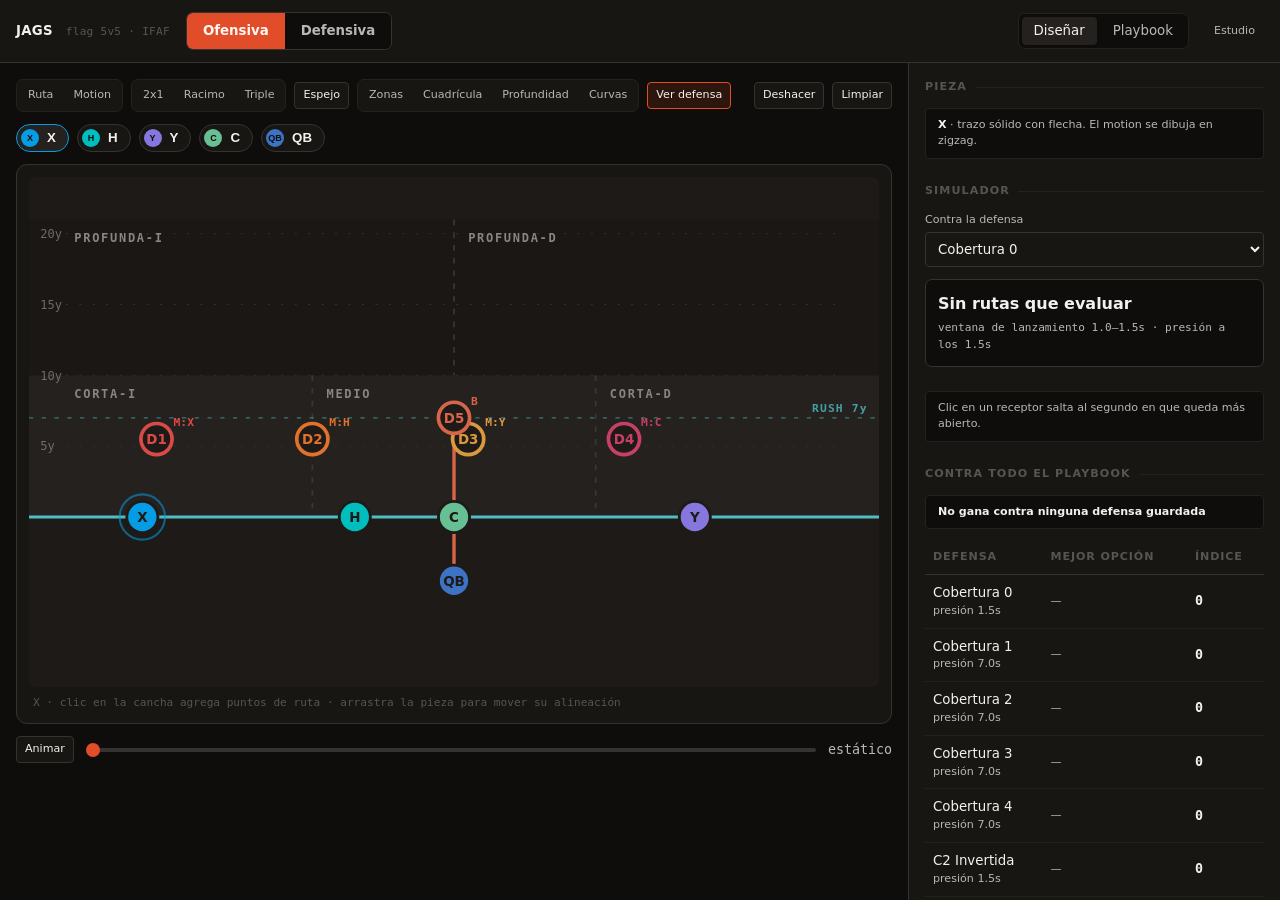
==== commit ac8ef597: "Campo: jerarquía de contraste real + mostrar/ocultar el lado rival El campo tenía tres sistemas de p" ====
--- a/index.html
+++ b/index.html
@@ -52,6 +52,8 @@
           <button class="btn ghost sm" id="t-smooth" aria-pressed="false">Curvas</button>
         </div>
 
+        <button class="btn sm" id="t-rival" aria-pressed="true">Ver rival</button>
+
         <div class="spacer"></div>
         <button class="btn sm" id="b-undo">Deshacer</button>
         <button class="btn sm" id="b-clear">Limpiar</button>
--- a/css/tokens.css
+++ b/css/tokens.css
@@ -85,10 +85,17 @@
   --ink-dim:   var(--n-6);
   --ink-faint: var(--n-4);
 
-  --field-bg:    oklch(0.22 0.008 70);
-  --field-line:  oklch(0.38 0.010 70);
-  --field-los:   oklch(0.72 0.09 200);
-  --field-label: oklch(0.50 0.008 70);
+  /* Cuatro capas separadas para que cada una se pueda calibrar sola.
+     Las zonas son AREAS (relleno), no cajas: por eso se distinguen por
+     luminancia y no por otra linea punteada gris mas. */
+  --field-bg:         oklch(0.22 0.008 70);
+  --field-zone-short: oklch(0.252 0.009 70);
+  --field-zone-deep:  oklch(0.207 0.008 70);
+  --field-zone-edge:  oklch(0.34 0.010 70);
+  --field-yard:       oklch(0.31 0.008 70);
+  --field-los:        oklch(0.74 0.10 200);
+  --field-label:      oklch(0.62 0.010 70);
+  --field-line:       oklch(0.38 0.010 70);
 }
 
 /* ============ MODO CANCHA · claro, casi papel, contraste máximo ============
@@ -108,10 +115,14 @@
   --accent:      oklch(0.52 0.20 33);
   --accent-soft: oklch(0.52 0.20 33 / 0.12);
 
-  --field-bg:    oklch(0.995 0.002 70);
-  --field-line:  oklch(0.80 0.007 70);
-  --field-los:   oklch(0.45 0.14 235);
-  --field-label: oklch(0.62 0.008 70);
+  --field-bg:         oklch(0.995 0.002 70);
+  --field-zone-short: oklch(0.962 0.004 70);
+  --field-zone-deep:  oklch(0.995 0.002 70);
+  --field-zone-edge:  oklch(0.84 0.006 70);
+  --field-yard:       oklch(0.88 0.005 70);
+  --field-los:        oklch(0.42 0.15 235);
+  --field-label:      oklch(0.44 0.010 70);
+  --field-line:       oklch(0.80 0.007 70);
 
   /* Piezas oscurecidas: sobre papel al sol, la claridad se pierde */
   --off-X:  oklch(0.50 0.17 240);
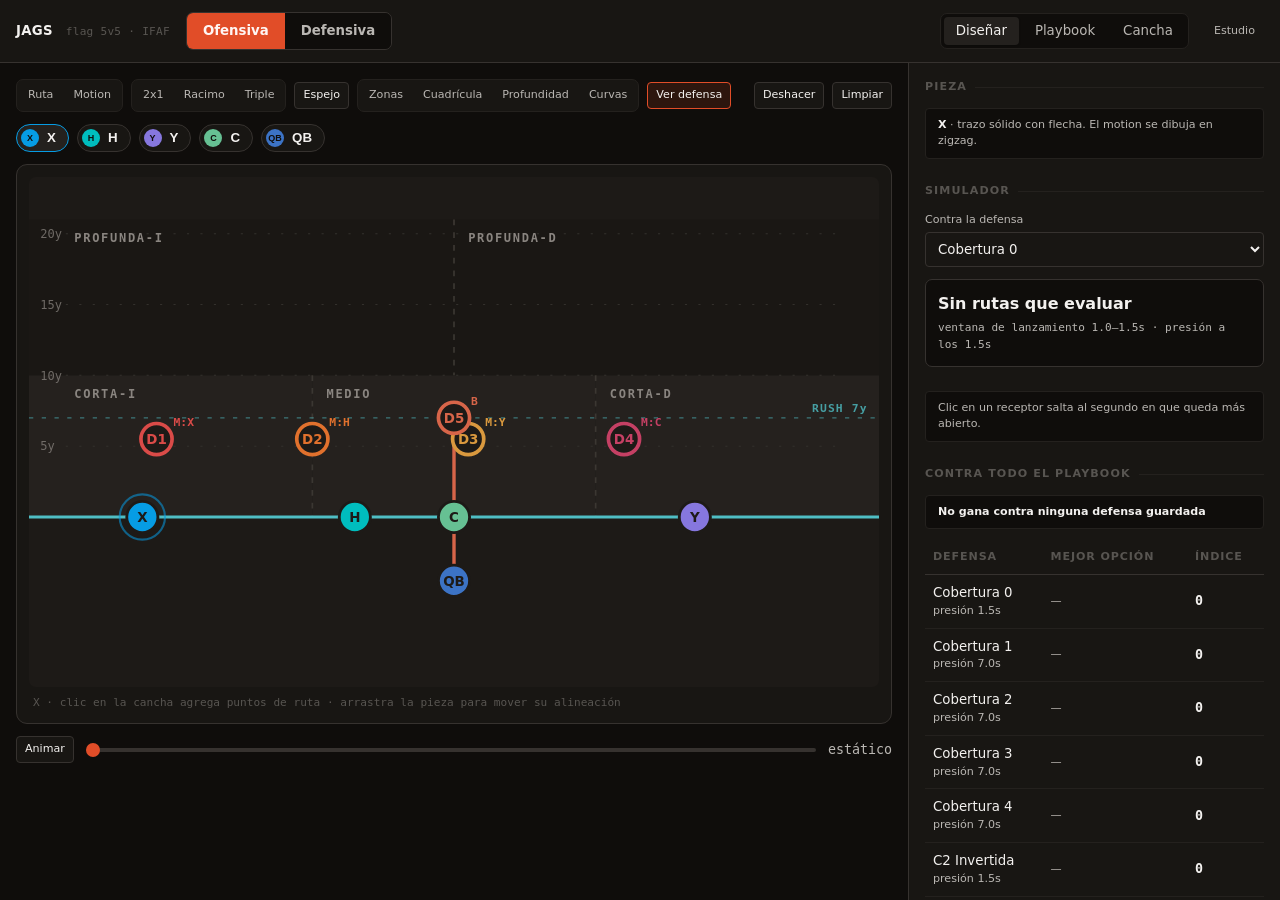
==== commit d70501b5: "v2 fases 4-6: tres superficies, impresión unificada y modo Cancha Fase 4 · Tres superficies Diseñar " ====
--- a/index.html
+++ b/index.html
@@ -23,6 +23,7 @@
     <div class="tabs" role="tablist" aria-label="Superficie">
       <button class="tab" id="tab-design" role="tab" aria-selected="true">Diseñar</button>
       <button class="tab" id="tab-book" role="tab" aria-selected="false">Playbook</button>
+      <button class="tab" id="tab-cancha" role="tab" aria-selected="false">Cancha</button>
     </div>
 
     <button class="btn ghost sm" id="mode-toggle" title="Modo de uso">Estudio</button>
@@ -74,6 +75,8 @@
     </section>
 
     <aside class="side" id="side"></aside>
+    <section class="surface" id="book" hidden></section>
+    <section class="surface" id="cancha" hidden></section>
   </div>
 </div>
 
--- a/css/app.css
+++ b/css/app.css
@@ -1,6 +1,7 @@
 /* JAGS v2 · Chrome. Restrained: neutros + un acento. El color pleno vive en la cancha. */
 
 *, *::before, *::after { box-sizing: border-box; margin: 0; padding: 0; }
+[hidden] { display: none !important; }
 
 html, body { height: 100%; }
 body {
@@ -182,3 +183,123 @@
 .notice b { color: var(--ink); }
 
 .sr { position: absolute; width: 1px; height: 1px; overflow: hidden; clip: rect(0 0 0 0); white-space: nowrap; }
+
+/* ============================================================
+   Superficies Playbook y Cancha
+   ============================================================ */
+.surface { grid-column: 1 / -1; overflow-y: auto; padding: var(--s-4); }
+.main[data-tab="book"], .main[data-tab="cancha"] { grid-template-columns: 1fr; }
+
+/* ---------- Playbook ---------- */
+.book { display: flex; flex-direction: column; gap: var(--s-4); max-width: 1500px; margin: 0 auto; }
+.book-bar { display: flex; gap: var(--s-3); align-items: center; flex-wrap: wrap; }
+.book-main { display: grid; grid-template-columns: 1fr 320px; gap: var(--s-5); align-items: start; }
+@media (max-width: 900px) { .book-main { grid-template-columns: 1fr; } }
+
+.book-grid { display: grid; grid-template-columns: repeat(auto-fill, minmax(210px, 1fr)); gap: var(--s-3); }
+.pcard {
+  display: grid; gap: var(--s-1); padding: var(--s-3);
+  border: 1px solid var(--line); border-radius: var(--r-md);
+  background: var(--bg-panel); cursor: pointer; position: relative;
+  transition: border-color var(--dur) var(--ease), background var(--dur) var(--ease);
+}
+.pcard:hover { border-color: var(--ink-faint); }
+.pcard.on { border-color: var(--accent); background: var(--accent-soft); }
+.pcard input { position: absolute; top: var(--s-2); right: var(--s-2); accent-color: var(--accent); width: 16px; height: 16px; }
+.pcard-fig { display: block; border-radius: var(--r-sm); overflow: hidden; background: oklch(1 0 0); }
+.pcard-fig svg { width: 100%; height: auto; display: block; }
+.pcard-name { font-size: var(--t-sm); font-weight: 600; }
+.pcard-meta { font-size: var(--t-xs); color: var(--ink-faint); font-family: var(--mono); }
+.pcard-acts { display: flex; gap: var(--s-1); margin-top: var(--s-1); }
+
+.book-out { display: flex; flex-direction: column; gap: var(--s-5); position: sticky; top: 0; }
+.fmt { display: flex; flex-direction: column; gap: var(--s-2); }
+.fmt-btn {
+  display: grid; gap: 2px; text-align: left; font: inherit; cursor: pointer;
+  padding: var(--s-2) var(--s-3); border: 1px solid var(--line);
+  border-radius: var(--r-sm); background: var(--bg); color: var(--ink);
+  transition: border-color var(--dur) var(--ease), background var(--dur) var(--ease);
+}
+.fmt-btn b { font-size: var(--t-sm); }
+.fmt-btn span { font-size: var(--t-xs); color: var(--ink-faint); }
+.fmt-btn:hover { border-color: var(--ink-faint); }
+.fmt-btn[aria-pressed="true"] { border-color: var(--accent); background: var(--accent-soft); }
+.fmt-btn:focus-visible { outline: 2px solid var(--accent); outline-offset: 2px; }
+
+/* ---------- Cancha: pensado para el pulgar, no para el mouse ---------- */
+.cancha { display: flex; flex-direction: column; gap: var(--s-4); max-width: 760px; margin: 0 auto; }
+.cn-bar { display: flex; justify-content: center; }
+.cn-bar .sideswitch button { padding: var(--s-3) var(--s-6); font-size: var(--t-md); }
+
+.cn-sits { display: flex; gap: var(--s-2); overflow-x: auto; padding-bottom: var(--s-1); scrollbar-width: none; }
+.cn-sits::-webkit-scrollbar { display: none; }
+.chip {
+  flex: 0 0 auto; font: inherit; font-size: var(--t-sm); font-weight: 500;
+  padding: var(--s-2) var(--s-4); border-radius: 999px; cursor: pointer;
+  border: 1px solid var(--line); background: var(--bg-panel); color: var(--ink-dim);
+}
+.chip[aria-pressed="true"] { background: var(--accent); border-color: var(--accent); color: var(--accent-ink); font-weight: 600; }
+.chip:focus-visible { outline: 2px solid var(--accent); outline-offset: 2px; }
+
+.cn-grid { display: grid; grid-template-columns: repeat(auto-fill, minmax(230px, 1fr)); gap: var(--s-3); }
+.cn-card {
+  display: grid; gap: var(--s-2); padding: var(--s-3); font: inherit; text-align: left;
+  border: 1px solid var(--line); border-radius: var(--r-lg);
+  background: var(--bg-panel); color: var(--ink); cursor: pointer;
+}
+.cn-card:active { transform: scale(0.99); }
+.cn-card:focus-visible { outline: 2px solid var(--accent); outline-offset: 2px; }
+.cn-fig { display: block; border-radius: var(--r-md); overflow: hidden; background: oklch(1 0 0); }
+.cn-fig svg { width: 100%; height: auto; display: block; }
+.cn-name { font-size: var(--t-lg); font-weight: 700; line-height: 1.15; }
+.cn-sit { font-size: var(--t-sm); color: var(--ink-dim); font-family: var(--mono); }
+
+.cn-gd { display: flex; flex-direction: column; gap: var(--s-3); border-top: 1px solid var(--line); padding-top: var(--s-4); }
+.cn-gd h2 { font-size: var(--t-xs); font-weight: 700; letter-spacing: 0.1em; text-transform: uppercase; color: var(--ink-faint); }
+.gd-stats { display: flex; flex-wrap: wrap; gap: var(--s-2); }
+.gd-stat { display: grid; padding: var(--s-2) var(--s-3); border: 1px solid var(--line); border-radius: var(--r-sm); background: var(--bg-panel); }
+.gd-stat b { font-size: var(--t-sm); }
+.gd-stat span { font-family: var(--mono); font-size: var(--t-xs); color: var(--ink-dim); }
+.gd-log { list-style: none; display: flex; flex-direction: column; gap: 2px; }
+.gd-log li { display: flex; align-items: center; gap: var(--s-2); padding: var(--s-2) var(--s-3); background: var(--bg-panel); border-radius: var(--r-sm); font-size: var(--t-sm); }
+.gd-log li b { margin-left: auto; font-family: var(--mono); font-size: var(--t-xs); }
+.gd-log li[data-tone="ok"]   b { color: var(--ok); }
+.gd-log li[data-tone="warn"] b { color: var(--warn); }
+.gd-log li[data-tone="bad"]  b { color: var(--bad); }
+
+.cn-sheet {
+  position: fixed; inset: auto 0 0 0; z-index: 20; max-height: 92dvh; overflow-y: auto;
+  background: var(--bg-panel); border-top: 2px solid var(--accent);
+  border-radius: var(--r-lg) var(--r-lg) 0 0; padding: var(--s-4);
+  display: flex; flex-direction: column; gap: var(--s-3);
+  box-shadow: 0 -8px 32px oklch(0 0 0 / 0.28);
+  animation: cn-up var(--dur-slow) var(--ease);
+}
+@keyframes cn-up { from { transform: translateY(14px); opacity: 0; } to { transform: none; opacity: 1; } }
+.cn-sheet header { display: flex; align-items: center; gap: var(--s-3); }
+.cn-sheet header b { font-size: var(--t-xl); }
+.cn-sheet header .btn { margin-left: auto; }
+.cn-sheet-fig { background: oklch(1 0 0); border-radius: var(--r-md); overflow: hidden; }
+.cn-sheet-fig svg { width: 100%; height: auto; display: block; }
+.cn-res { display: grid; grid-template-columns: repeat(3, 1fr); gap: var(--s-2); }
+.cn-res .btn { justify-content: center; padding: var(--s-3) var(--s-2); font-size: var(--t-sm); }
+.cn-res .btn[data-tone="ok"]   { border-color: var(--ok); }
+.cn-res .btn[data-tone="warn"] { border-color: var(--warn); }
+.cn-res .btn[data-tone="bad"]  { border-color: var(--bad); }
+
+/* ============================================================
+   Barra superior: en pantalla chica se apila en vez de cortarse.
+   ============================================================ */
+@media (max-width: 720px) {
+  .topbar { flex-wrap: wrap; gap: var(--s-2); padding: var(--s-2) var(--s-3); }
+  .brand { width: 100%; }
+  .brand span { display: none; }
+  .spacer { display: none; }
+  .tabs { order: 3; width: 100%; }
+  .tab { flex: 1; text-align: center; }
+  .sideswitch { flex: 1; }
+  .sideswitch button { flex: 1; padding: var(--s-2); }
+  #mode-toggle { flex: 0 0 auto; }
+  .surface { padding: var(--s-3); }
+  .toolbar { gap: var(--s-1); }
+}
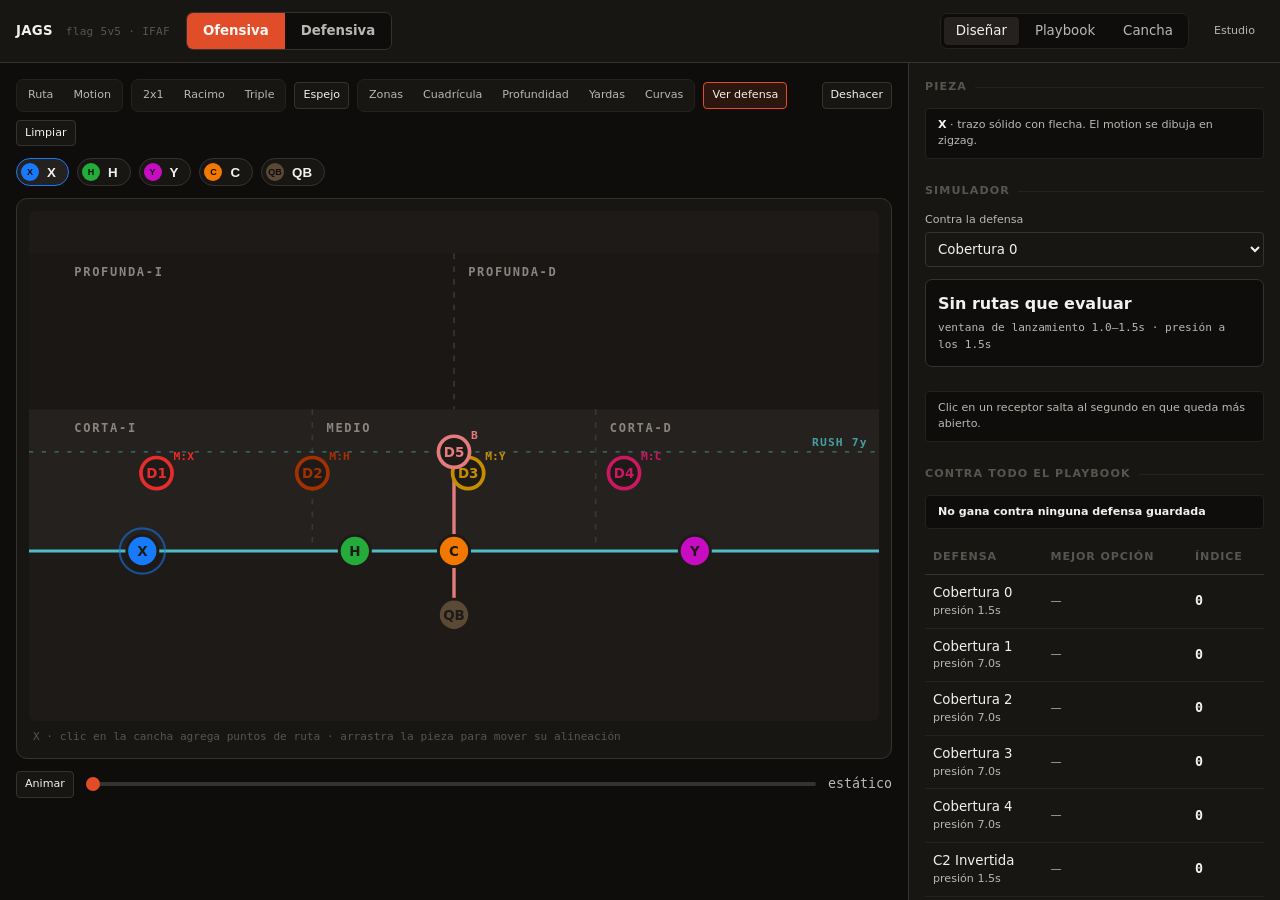
==== commit 0cca1a2b: "Impresion: vuelven las opciones del v1 y el dibujo se mide en pulgadas El panel de impresion habia q" ====
--- a/index.html
+++ b/index.html
@@ -50,6 +50,7 @@
           <button class="btn ghost sm" id="t-zones" aria-pressed="true">Zonas</button>
           <button class="btn ghost sm" id="t-grid" aria-pressed="false">Cuadrícula</button>
           <button class="btn ghost sm" id="t-depths" aria-pressed="false">Profundidad</button>
+          <button class="btn ghost sm" id="t-yards" aria-pressed="false">Yardas</button>
           <button class="btn ghost sm" id="t-smooth" aria-pressed="false">Curvas</button>
         </div>
 
@@ -80,6 +81,29 @@
   </div>
 </div>
 
-<script type="module" src="js/app.js"></script>
+<!-- Versionado de módulos.
+     GitHub Pages sirve los assets con max-age=600, y cada archivo vence en
+     su propio momento: un módulo nuevo junto a uno viejo no queda
+     "desactualizado", revienta con un error de export. El import map fija
+     la MISMA versión para todos, así que o carga todo nuevo o todo viejo.
+     Al publicar cambios de código, subí APP_V. -->
+<script>
+  window.APP_V = '2026-09-26a';
+  (function () {
+    var base = new URL('.', location.href).href;
+    var mods = ['js/app.js', 'js/model.js', 'js/field.js', 'js/draw.js', 'js/sim.js',
+                'js/store.js', 'js/print.js', 'js/ui/book.js', 'js/ui/cancha.js'];
+    var map = { imports: {} };
+    mods.forEach(function (m) { map.imports[base + m] = base + m + '?v=' + window.APP_V; });
+    var im = document.createElement('script');
+    im.type = 'importmap';
+    im.textContent = JSON.stringify(map);
+    document.head.appendChild(im);
+    var entry = document.createElement('script');
+    entry.type = 'module';
+    entry.src = base + 'js/app.js?v=' + window.APP_V;
+    document.head.appendChild(entry);
+  })();
+</script>
 </body>
 </html>
--- a/css/tokens.css
+++ b/css/tokens.css
@@ -29,19 +29,23 @@
   --warn:  oklch(0.75 0.14 80);
   --bad:   oklch(0.62 0.19 25);
 
-  /* --- Piezas: OFENSIVA en familia fría (convención de acetato) --- */
-  --off-X:  oklch(0.66 0.15 240);
-  --off-H:  oklch(0.72 0.13 195);
-  --off-Y:  oklch(0.63 0.15 288);
-  --off-C:  oklch(0.74 0.11 160);
-  --off-QB: oklch(0.56 0.14 258);
+  /* --- Piezas: OFENSIVA, convención de acetato ---
+     Antes las cinco vivían en la franja fría (240-288): sobre la cancha,
+     a un brazo de distancia, X/Y/QB eran el mismo azul. Ahora cada pieza
+     ocupa un cuadrante distinto del círculo de tono Y un escalón distinto
+     de luminancia, así que se distinguen incluso fotocopiadas en gris. */
+  --off-X:  oklch(0.60 0.21 258);   /* azul     */
+  --off-H:  oklch(0.65 0.19 145);   /* verde    */
+  --off-Y:  oklch(0.58 0.26 330);   /* magenta  */
+  --off-C:  oklch(0.70 0.19 58);    /* naranja  */
+  --off-QB: oklch(0.42 0.04 70);    /* grafito  */
 
-  /* --- Piezas: DEFENSIVA en familia cálida --- */
-  --def-1: oklch(0.61 0.18 25);
-  --def-2: oklch(0.67 0.16 48);
-  --def-3: oklch(0.73 0.13 72);
-  --def-4: oklch(0.57 0.17 8);
-  --def-5: oklch(0.64 0.15 35);
+  /* --- Piezas: DEFENSIVA, familia cálida + hueca en el dibujo --- */
+  --def-1: oklch(0.60 0.22 27);
+  --def-2: oklch(0.48 0.16 40);
+  --def-3: oklch(0.68 0.16 85);
+  --def-4: oklch(0.55 0.21 5);
+  --def-5: oklch(0.70 0.13 20);
 
   /* --- Tipografía: una familia, escala fija, ratio 1.2 --- */
   --font: ui-sans-serif, -apple-system, BlinkMacSystemFont, "Segoe UI", system-ui, sans-serif;
@@ -104,7 +108,7 @@
 :root[data-mode="cancha"] {
   --bg:        oklch(0.97 0.004 70);
   --bg-panel:  oklch(0.99 0.003 70);
-  --bg-raised: oklch(1 0 0 / 0);
+  --bg-raised: oklch(1 0.001 70);
   --bg-input:  oklch(1 0.002 70);
   --line:      oklch(0.72 0.008 70);
   --line-soft: oklch(0.87 0.006 70);
@@ -124,17 +128,19 @@
   --field-label:      oklch(0.44 0.010 70);
   --field-line:       oklch(0.80 0.007 70);
 
-  /* Piezas oscurecidas: sobre papel al sol, la claridad se pierde */
-  --off-X:  oklch(0.50 0.17 240);
-  --off-H:  oklch(0.53 0.14 195);
-  --off-Y:  oklch(0.47 0.18 288);
-  --off-C:  oklch(0.52 0.13 160);
-  --off-QB: oklch(0.42 0.16 258);
-  --def-1: oklch(0.50 0.20 25);
-  --def-2: oklch(0.54 0.17 48);
-  --def-3: oklch(0.56 0.14 72);
-  --def-4: oklch(0.46 0.19 8);
-  --def-5: oklch(0.52 0.17 35);
+  /* Piezas oscurecidas: sobre papel al sol la claridad se pierde.
+     Estos son los mismos tonos que la tinta de impresión (js/print.js),
+     para que la pantalla en cancha y la muñequera se vean igual. */
+  --off-X:  oklch(0.42 0.22 264);
+  --off-H:  oklch(0.48 0.17 150);
+  --off-Y:  oklch(0.45 0.27 330);
+  --off-C:  oklch(0.52 0.18 48);
+  --off-QB: oklch(0.25 0.03 70);
+  --def-1: oklch(0.47 0.21 27);
+  --def-2: oklch(0.36 0.15 40);
+  --def-3: oklch(0.50 0.14 85);
+  --def-4: oklch(0.42 0.21 5);
+  --def-5: oklch(0.52 0.15 20);
 }
 
 @media (prefers-reduced-motion: reduce) {
--- a/css/app.css
+++ b/css/app.css
@@ -286,6 +286,35 @@
 .cn-res .btn[data-tone="ok"]   { border-color: var(--ok); }
 .cn-res .btn[data-tone="warn"] { border-color: var(--warn); }
 .cn-res .btn[data-tone="bad"]  { border-color: var(--bad); }
+
+/* ============================================================
+   Panel de opciones de impresión (vuelve del v1)
+   Filas etiqueta + chips, y una vista previa de la tarjeta real
+   con su proporción exacta en pulgadas.
+   ============================================================ */
+.opts { display: flex; flex-direction: column; gap: var(--s-2); }
+.opt-row { display: grid; grid-template-columns: 5.4rem 1fr; align-items: center; gap: var(--s-2); }
+.opt-row > label { font-family: var(--mono); font-size: var(--t-xs); color: var(--ink-faint);
+  letter-spacing: .06em; text-transform: uppercase; }
+.opt-row .chips { display: flex; flex-wrap: wrap; gap: var(--s-1); }
+.opt-row .chip { padding: 2px var(--s-2); font-size: var(--t-xs); }
+
+.opt-prev { display: flex; flex-direction: column; gap: var(--s-2);
+  border: 1px solid var(--line-soft); border-radius: var(--r-md); padding: var(--s-2); background: var(--bg); }
+.opt-prev-h { font-family: var(--mono); font-size: var(--t-xs); color: var(--ink-faint); letter-spacing: .08em; }
+
+/* La previa imita el papel: fondo blanco siempre, en los dos modos. */
+.wbprev { width: 100%; background: #fff; border: 1px solid #0f172a; border-radius: 3px; padding: 4px; }
+.wbprev-grid { display: grid; width: 100%; height: 100%; gap: 3px; }
+.wbprev .w-cell { border: 1px solid #cbd5e1; border-radius: 2px; padding: 2px;
+  display: flex; flex-direction: column; min-height: 0; overflow: hidden; }
+.wbprev .w-empty { border-style: dashed; }
+.wbprev .w-h { display: flex; align-items: baseline; gap: 3px; margin-bottom: 1px; }
+.wbprev .w-n { font-family: var(--mono); font-weight: 700; font-size: 8px; color: #0f172a; }
+.wbprev .w-t { font-weight: 800; font-size: 7px; text-transform: uppercase; color: #0f172a;
+  white-space: nowrap; overflow: hidden; text-overflow: ellipsis; }
+.wbprev .w-fig { flex: 1; min-height: 0; }
+.wbprev .w-fig svg { width: 100%; height: 100%; display: block; }
 
 /* ============================================================
    Barra superior: en pantalla chica se apila en vez de cortarse.
